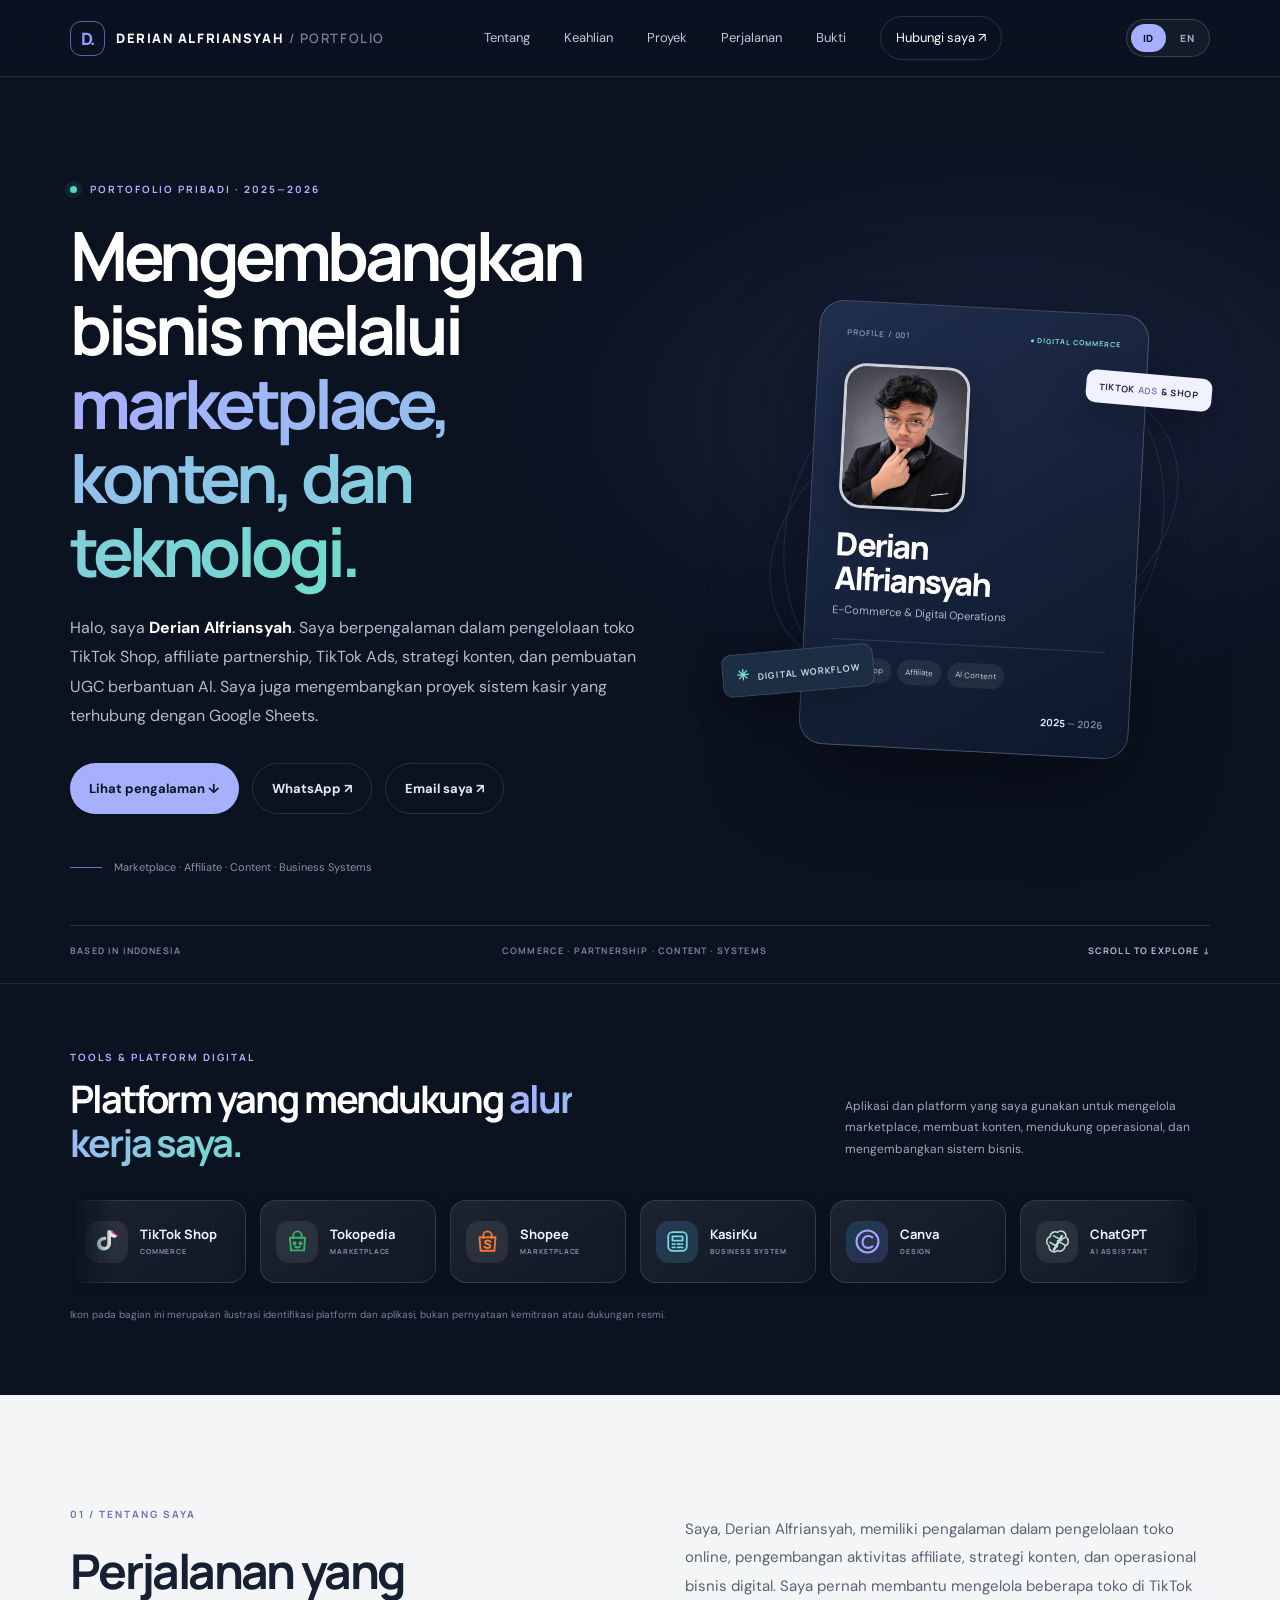
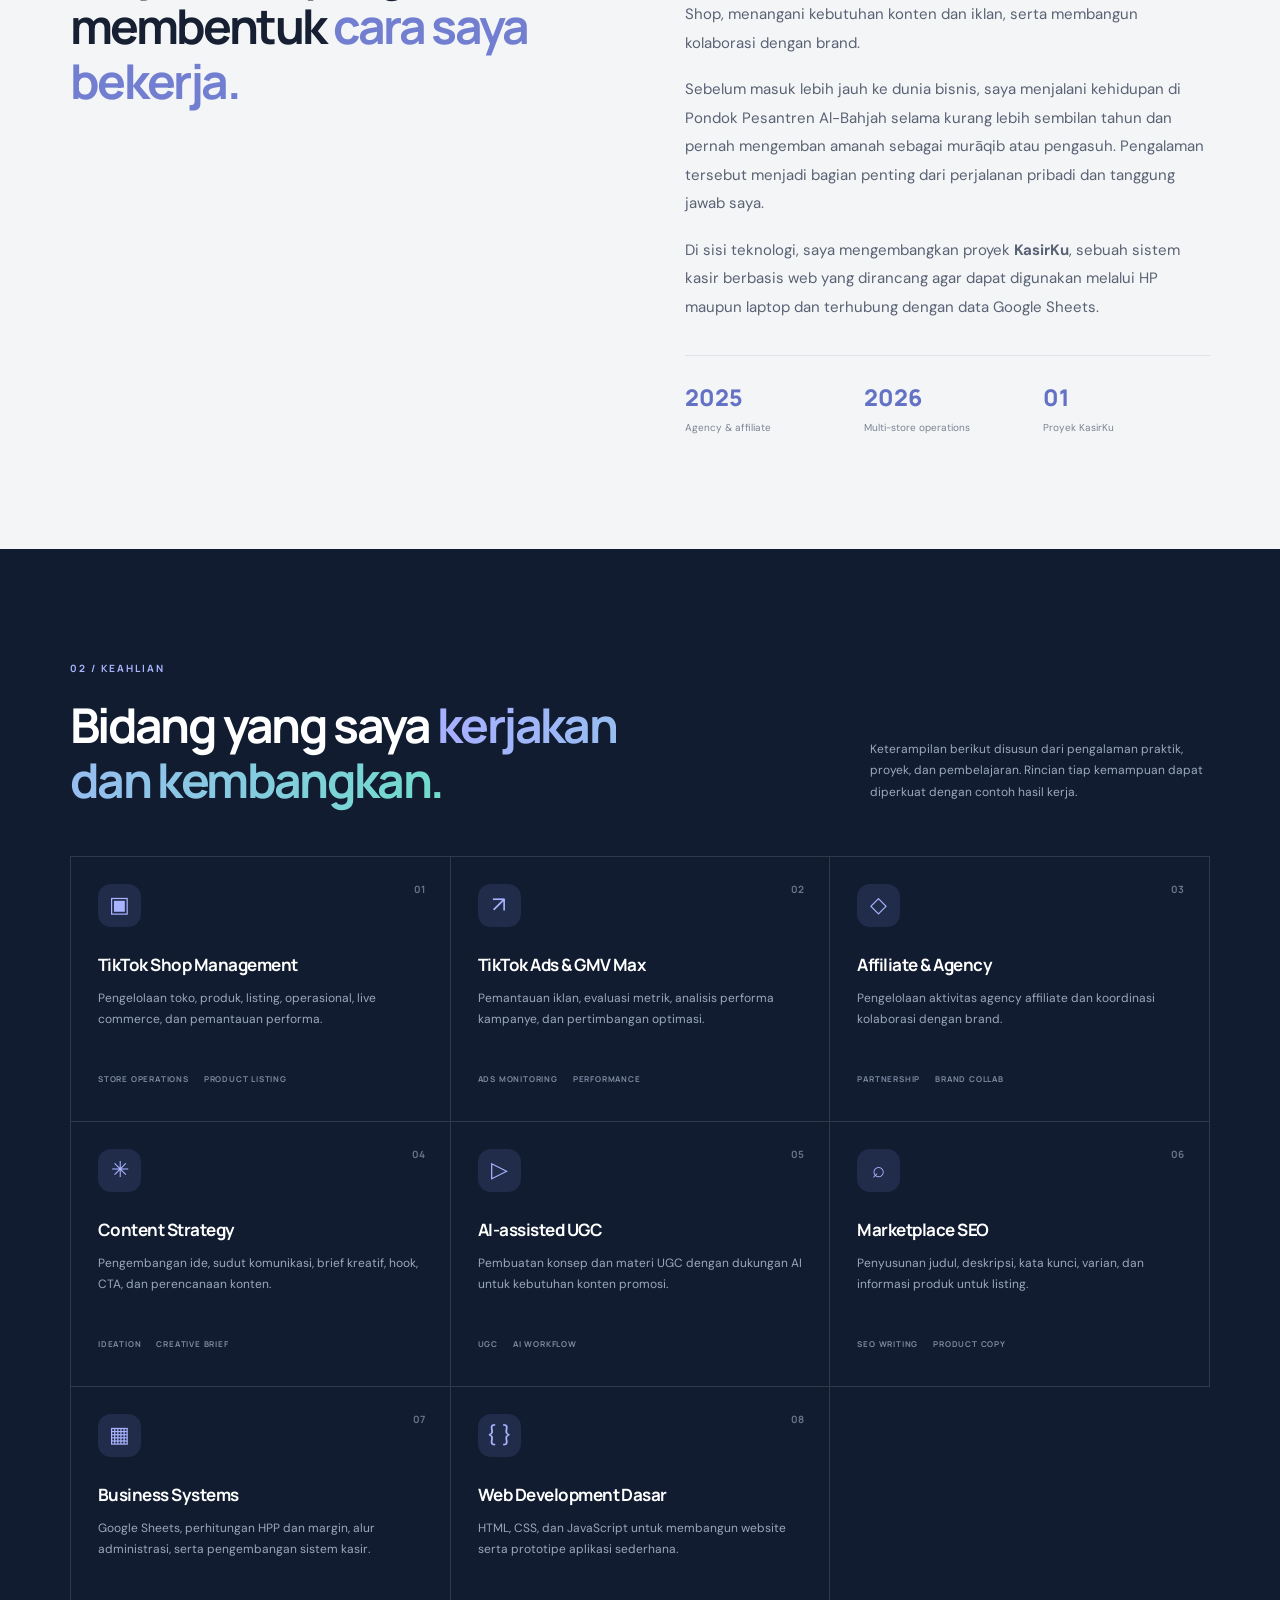
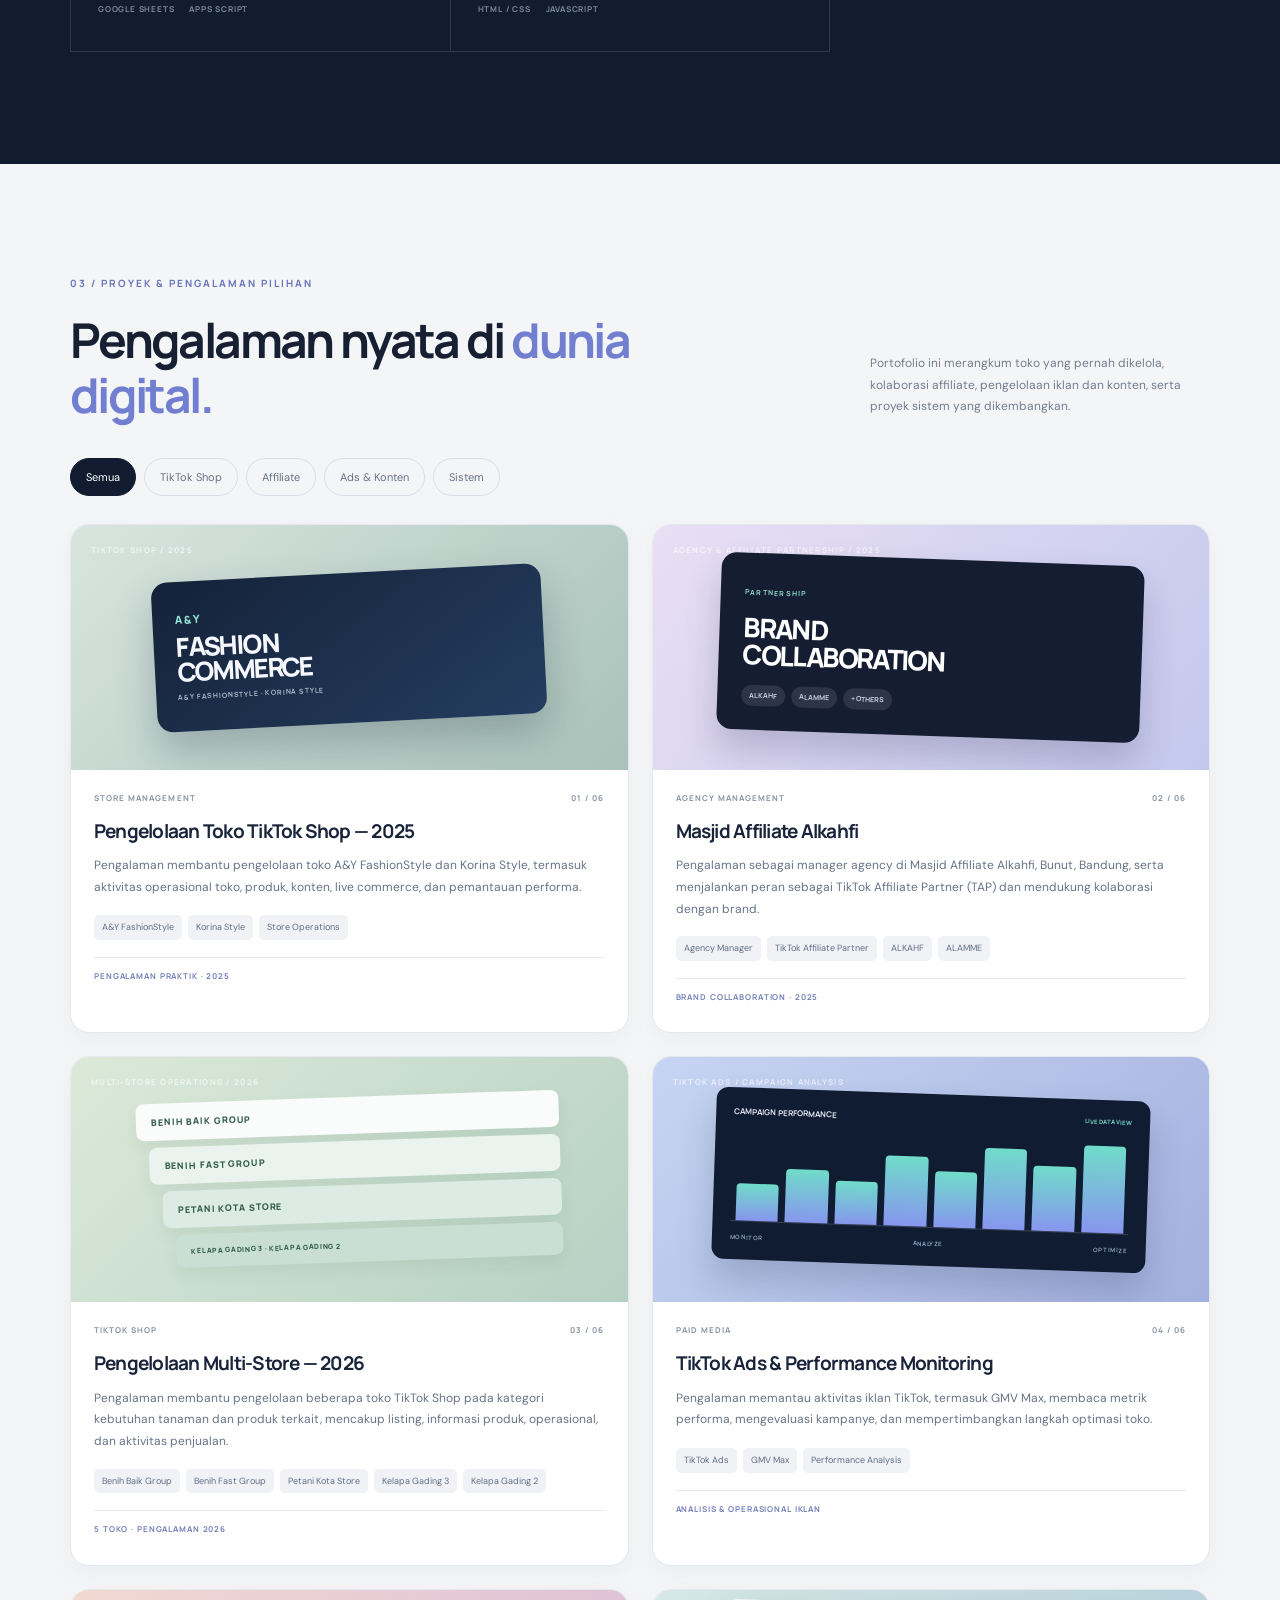
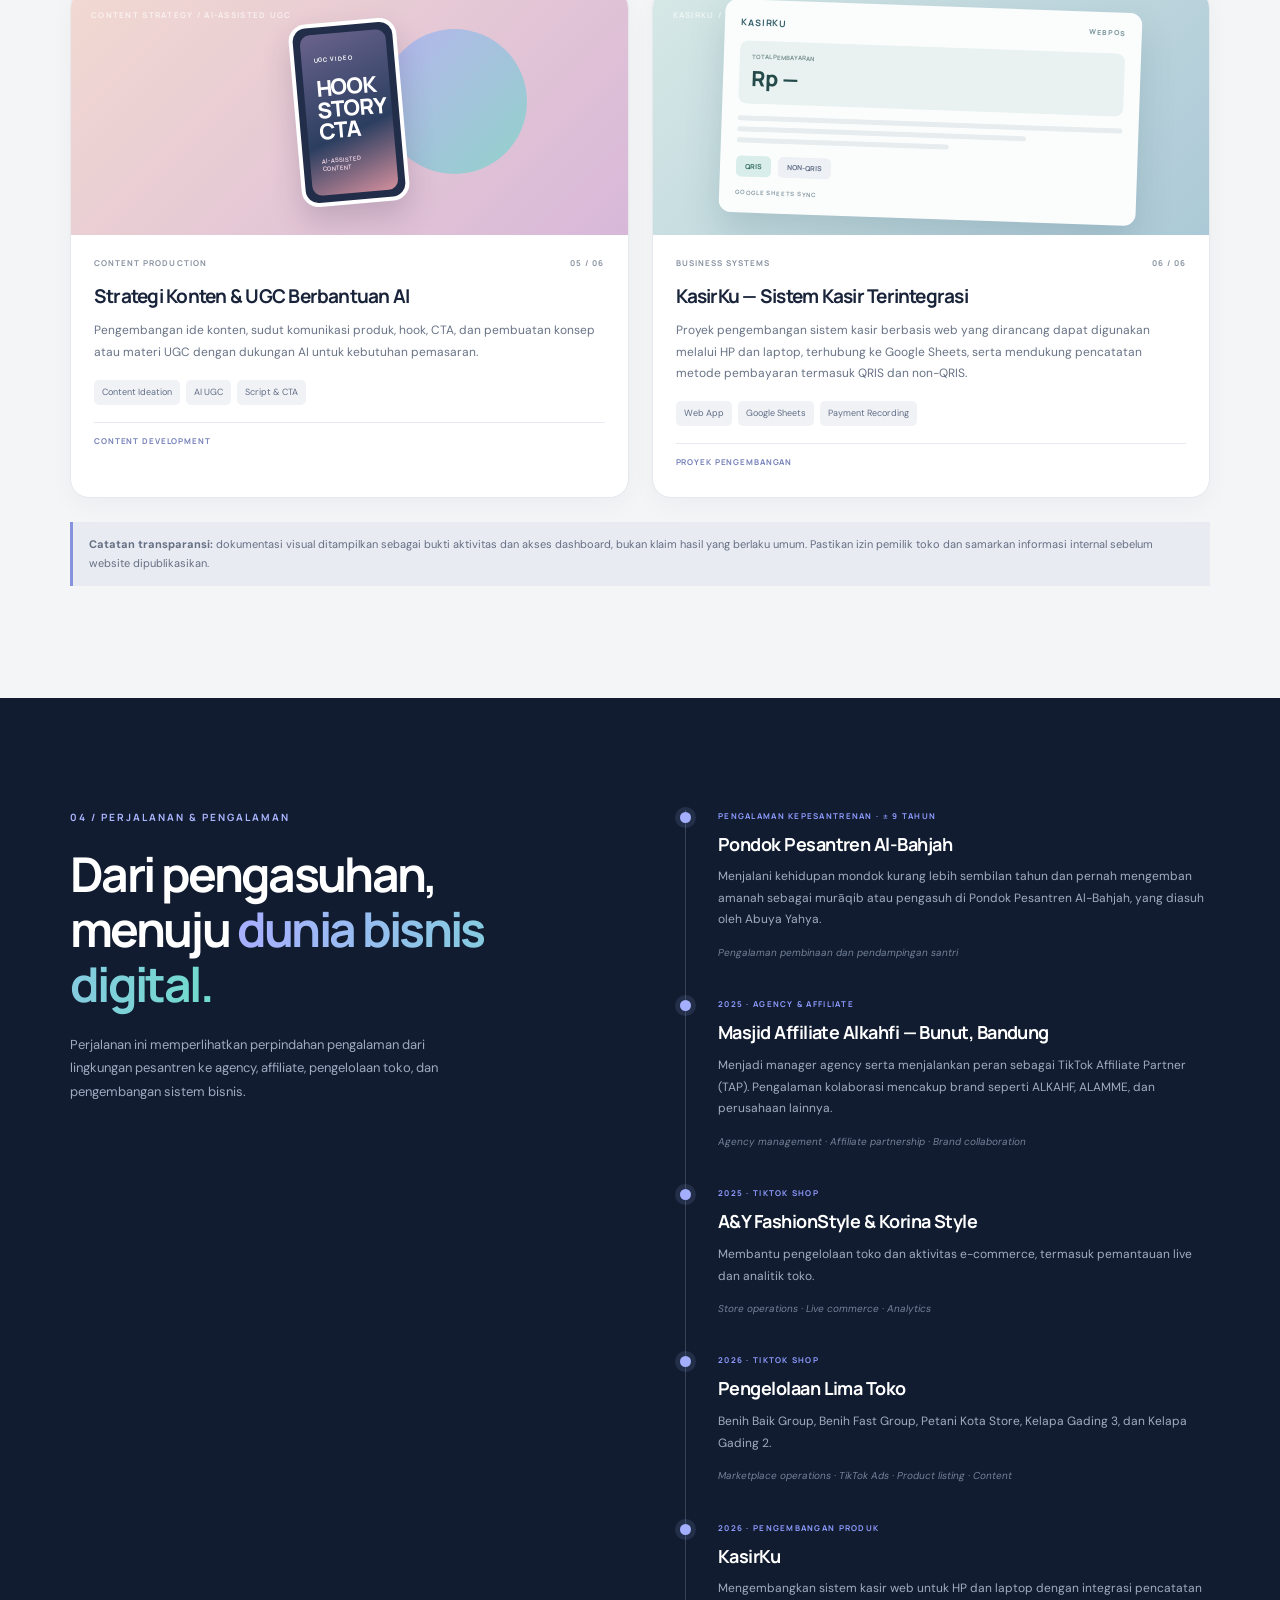
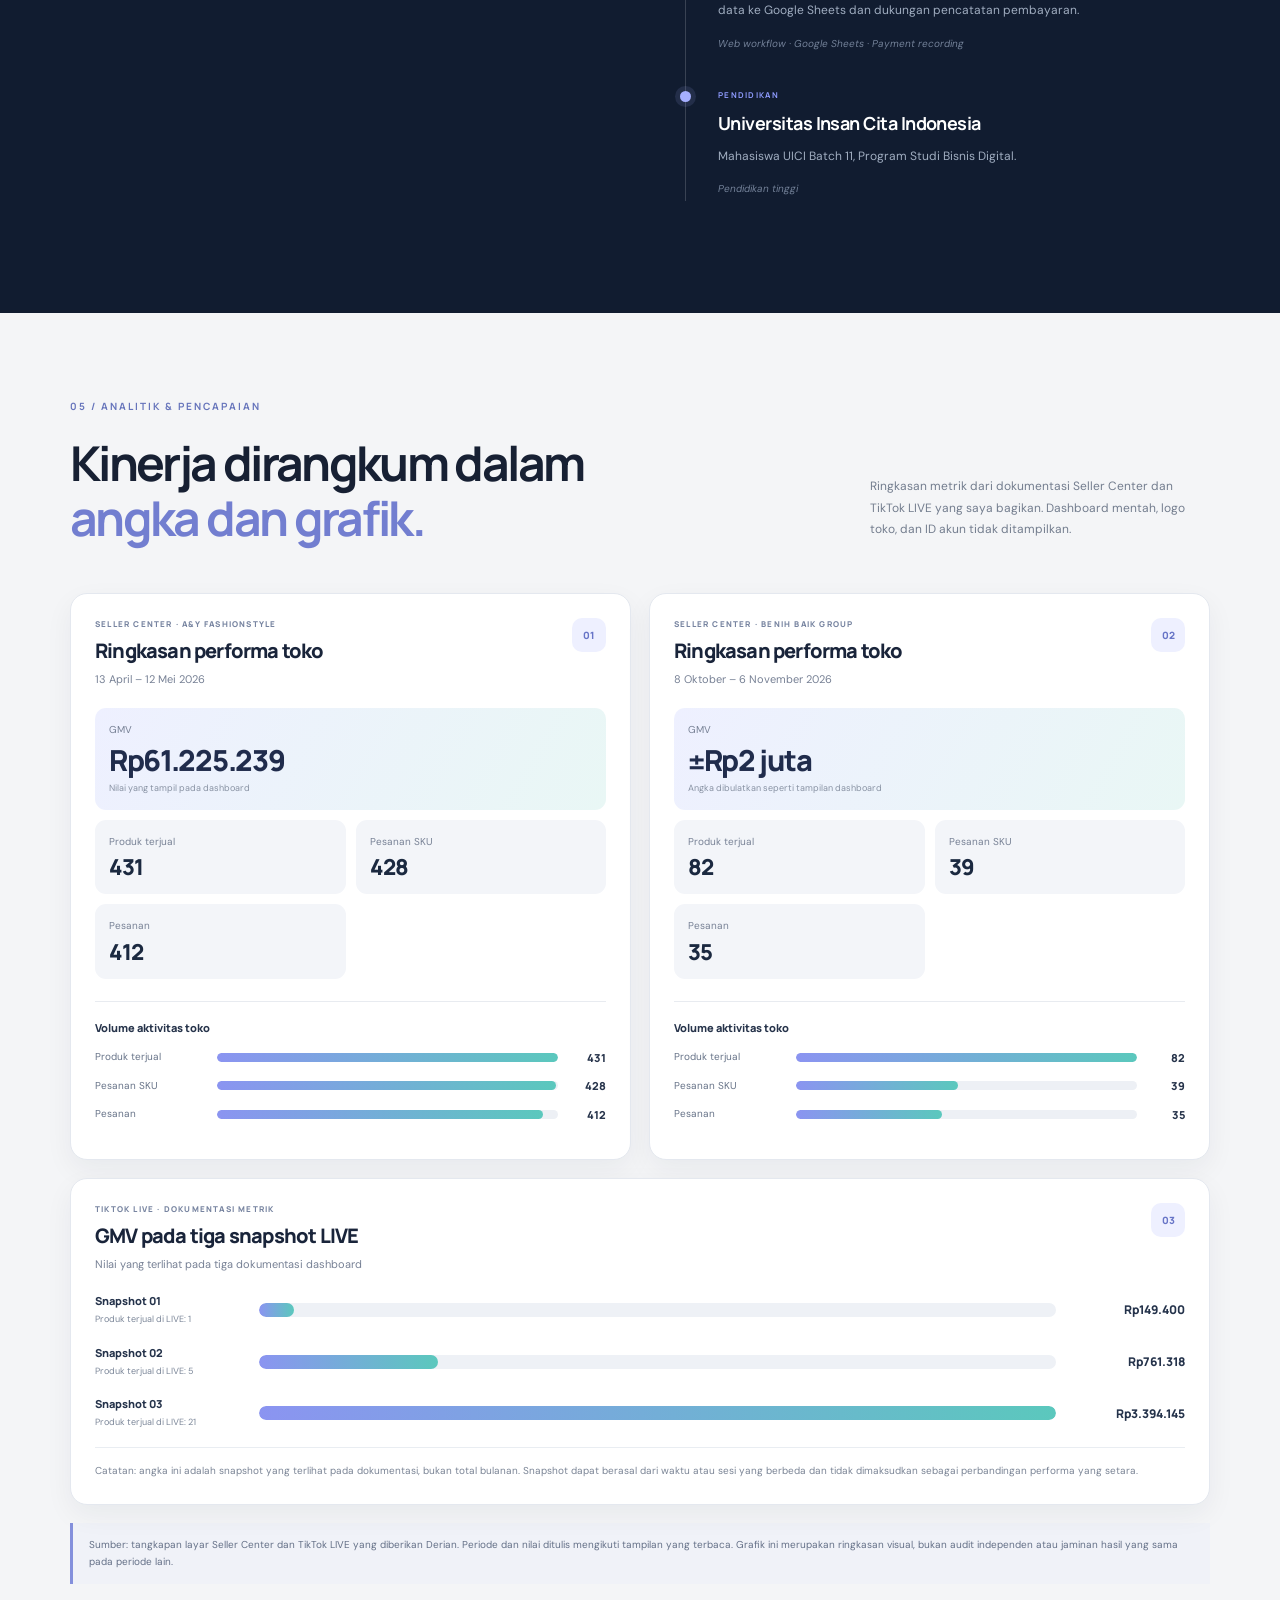
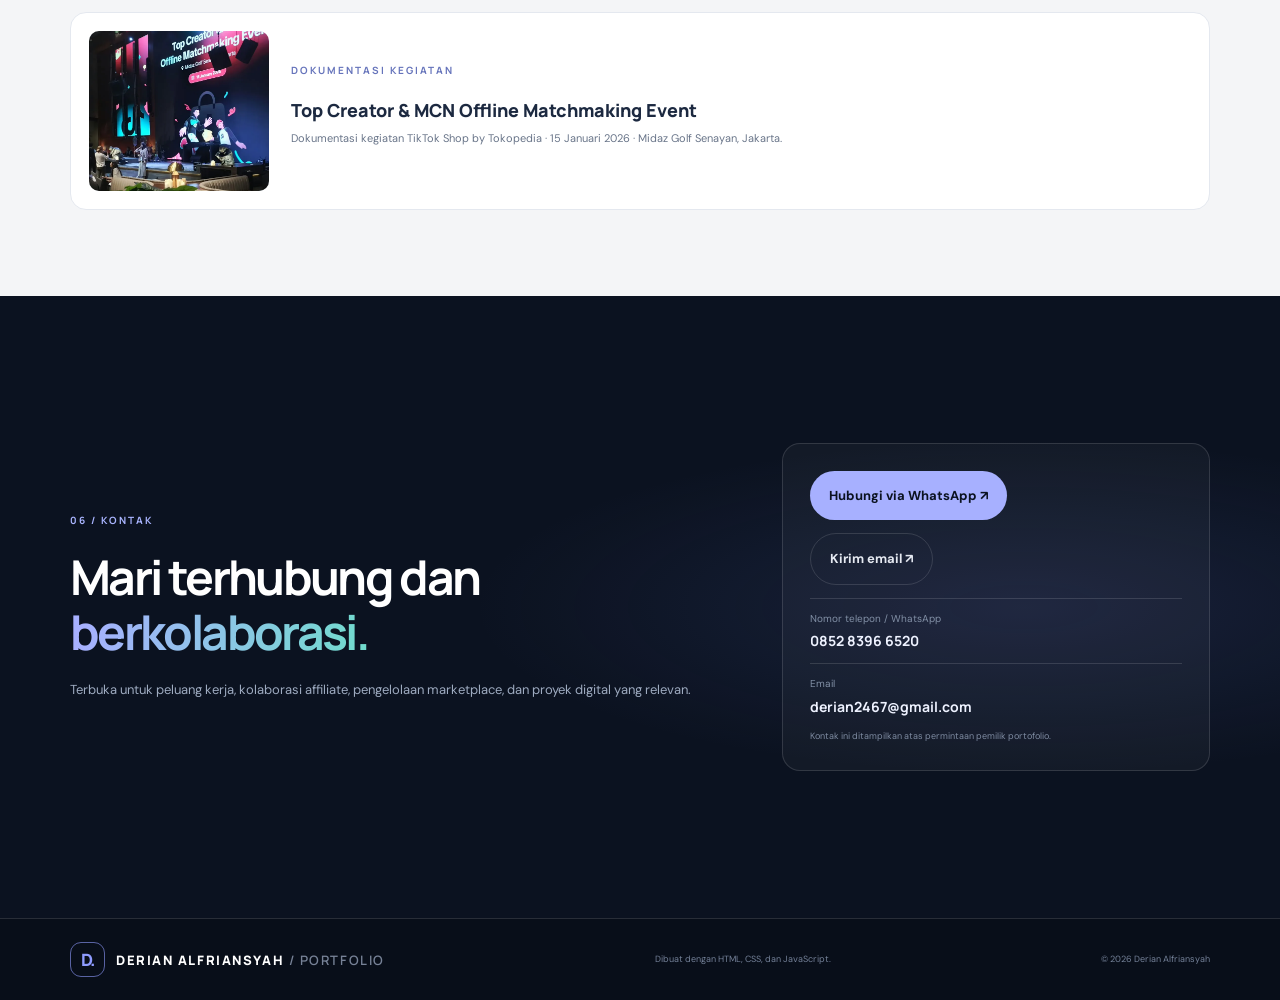
==== index.html @ 4113676d "Add files via upload" ====
<!DOCTYPE html>

<html lang="id">
<head>
<meta charset="utf-8"/>
<meta content="width=device-width, initial-scale=1" name="viewport"/>
<meta content="#0b1220" name="theme-color"/>
<meta content="Portofolio Derian Alfriansyah — pengelolaan TikTok Shop, affiliate partnership, TikTok Ads, AI-assisted UGC, dan pengembangan sistem bisnis." name="description"/>
<title>Derian Alfriansyah — E-Commerce &amp; Digital Portfolio</title>
<link href="https://fonts.googleapis.com" rel="preconnect"/>
<link crossorigin="" href="https://fonts.gstatic.com" rel="preconnect"/>
<link href="https://fonts.googleapis.com/css2?family=DM+Sans:wght@400;500;600;700&amp;family=Manrope:wght@400;500;600;700;800&amp;display=swap" rel="stylesheet"/>
<link href="style.css" rel="stylesheet"/>
<script defer="" src="script.js"></script>
</head>
<body>
<a class="skip-link" data-i18n="skip" href="#main">Lewati ke konten</a>
<header class="site-header">
<div class="container nav-wrap">
<a aria-label="Derian Alfriansyah, ke halaman utama" class="brand" href="#home"><span class="brand-mark">D.</span><span>DERIAN ALFRIANSYAH<span class="brand-muted"> / PORTFOLIO</span></span></a>
<button aria-controls="site-nav" aria-expanded="false" aria-label="Buka navigasi" class="menu-toggle" data-label-close-en="Close navigation" data-label-close-id="Tutup navigasi" data-label-open-en="Open navigation" data-label-open-id="Buka navigasi" type="button"><span></span><span></span></button>
<nav aria-label="Navigasi utama" class="site-nav" id="site-nav">
<a data-i18n="nav_about" href="#about">Tentang</a>
<a data-i18n="nav_skills" href="#skills">Keahlian</a>
<a data-i18n="nav_projects" href="#projects">Proyek</a>
<a data-i18n="nav_journey" href="#experience">Perjalanan</a>
<a data-i18n="nav_evidence" href="#evidence">Bukti</a>
<a class="nav-contact" data-i18n="nav_contact" href="https://wa.me/6285283966520" target="_blank" rel="noopener noreferrer" aria-label="Hubungi Derian melalui WhatsApp">Hubungi saya <span aria-hidden="true">↗</span></a>
</nav><div aria-label="Pilih bahasa" class="language-switch" role="group"><button aria-pressed="true" class="language-button active" data-lang="id" type="button">ID</button><button aria-pressed="false" class="language-button" data-lang="en" type="button">EN</button></div>
</div>
</header>
<main id="main">
<section class="hero section" id="home">
<div class="container hero-grid">
<div class="hero-copy">
<p class="eyebrow" data-i18n-html="hero_eyebrow"><span class="status-dot"></span> PORTOFOLIO PRIBADI · 2025—2026</p>
<h1 data-i18n-html="hero_title">Mengembangkan bisnis melalui <span class="gradient-text">marketplace, konten, dan teknologi.</span></h1>
<p class="hero-lead" data-i18n-html="hero_lead">Halo, saya <strong>Derian Alfriansyah</strong>. Saya berpengalaman dalam pengelolaan toko TikTok Shop, affiliate partnership, TikTok Ads, strategi konten, dan pembuatan UGC berbantuan AI. Saya juga mengembangkan proyek sistem kasir yang terhubung dengan Google Sheets.</p>
<div class="hero-actions">
<a class="button button-primary" data-i18n="hero_button_projects" href="#projects">Lihat pengalaman <span aria-hidden="true">↓</span></a>
<a class="button button-ghost" data-i18n="hero_button_contact" href="https://wa.me/6285283966520" target="_blank" rel="noopener noreferrer">Hubungi via WhatsApp <span aria-hidden="true">↗</span></a>
<a class="button button-ghost" data-i18n="hero_button_email" href="mailto:derian2467@gmail.com">Email saya <span aria-hidden="true">↗</span></a>
</div>
<div class="hero-note"><span class="note-line"></span><span data-i18n="hero_note">Marketplace · Affiliate · Content · Business Systems</span></div>
</div>
<div aria-label="Panel identitas portofolio" class="hero-visual">
<div class="visual-orbit orbit-one"></div><div class="visual-orbit orbit-two"></div>
<div class="visual-card">
<div class="visual-card-top"><span data-i18n="profile_label">PROFILE / 001</span><span class="visual-live" data-i18n="profile_status">● DIGITAL COMMERCE</span></div>
<img alt="Foto profil Derian Alfriansyah" class="profile-photo" fetchpriority="high" loading="eager" src="assets/derian-profile.webp"/>
<p class="visual-name">Derian<br/>Alfriansyah</p>
<p class="visual-role" data-i18n="profile_role">E-Commerce &amp; Digital Operations</p>
<div class="visual-divider"></div>
<div class="visual-tags"><span>TikTok Shop</span><span>Affiliate</span><span>AI Content</span></div>
<div class="visual-index">2025 <span>— 2026</span></div>
</div>
<div class="floating-chip chip-top">TIKTOK <b>ADS</b> &amp; SHOP</div>
<div class="floating-chip chip-bottom"><span class="chip-star">✳</span> DIGITAL WORKFLOW</div>
</div>
</div>
<div class="container hero-bottom"><span data-i18n="hero_location">BASED IN INDONESIA</span><span data-i18n="hero_bottom_topics">COMMERCE · PARTNERSHIP · CONTENT · SYSTEMS</span><a data-i18n="hero_scroll" href="#about">SCROLL TO EXPLORE ↓</a></div>
</section>
<section class="tools-section" id="tools" aria-labelledby="tools-title">
  <div class="container">
    <div class="tools-heading">
      <div>
        <p class="eyebrow" data-i18n="tools_eyebrow">TOOLS &amp; PLATFORM DIGITAL</p>
        <h2 id="tools-title" data-i18n-html="tools_title">Platform yang mendukung <span class="gradient-text">alur kerja saya.</span></h2>
      </div>
      <p class="tools-intro" data-i18n="tools_intro">Aplikasi dan platform yang saya gunakan untuk mengelola marketplace, membuat konten, mendukung operasional, dan mengembangkan sistem bisnis.</p>
    </div>
    <div class="tools-marquee" aria-label="Platform dan aplikasi yang digunakan">
      <div class="tools-track">
        <div class="tools-group">
          <article class="tool-card" role="listitem">
            <span class="tool-mark mark-tiktok" aria-hidden="true"><svg viewBox="0 0 32 32"><path class="tiktok-shadow-cyan" d="M18.3 4.1v14.2a6.1 6.1 0 1 1-5.5-6.1"/><path class="tiktok-shadow-pink" d="M19.8 5.1c.7 2.3 2.2 3.9 5.1 4.7"/><path class="tiktok-main" d="M18.3 4.1v14.2a6.1 6.1 0 1 1-5.5-6.1M18.5 4.5c.7 2.7 2.4 4.6 5.5 5.2"/></svg></span>
            <span class="tool-name">TikTok Shop</span><span class="tool-type">COMMERCE</span>
          </article>
          <article class="tool-card" role="listitem">
            <span class="tool-mark mark-tokopedia" aria-hidden="true"><svg viewBox="0 0 32 32"><path d="M7 11.5h18l-1.3 15H8.3L7 11.5Z"/><path d="M11 12V9a5 5 0 0 1 10 0v3"/><circle cx="12.5" cy="18" r="1.25"/><circle cx="19.5" cy="18" r="1.25"/><path d="M13 22c1.8 1.4 4.2 1.4 6 0"/></svg></span>
            <span class="tool-name">Tokopedia</span><span class="tool-type">MARKETPLACE</span>
          </article>
          <article class="tool-card" role="listitem">
            <span class="tool-mark mark-shopee" aria-hidden="true"><svg viewBox="0 0 32 32"><path d="M6.5 11h19l-1.3 16H7.8L6.5 11Z"/><path d="M11 12V9a5 5 0 0 1 10 0v3"/><path d="M19.8 16.4c-.8-1.1-2-1.6-3.7-1.6-1.8 0-3 .8-3 2s1 1.7 3 2.2 3.2 1 3.2 2.4-1.2 2.3-3.3 2.3c-1.6 0-2.9-.6-3.8-1.7"/></svg></span>
            <span class="tool-name">Shopee</span><span class="tool-type">MARKETPLACE</span>
          </article>
          <article class="tool-card" role="listitem">
            <span class="tool-mark mark-kasirku" aria-hidden="true"><svg viewBox="0 0 32 32"><rect x="5" y="5" width="22" height="22" rx="5"/><path d="M10 10h12v5H10zM10 19h3m3 0h3m3 0h-1M10 23h3m3 0h6"/></svg></span>
            <span class="tool-name">KasirKu</span><span class="tool-type">BUSINESS SYSTEM</span>
          </article>
          <article class="tool-card" role="listitem">
            <span class="tool-mark mark-canva" aria-hidden="true"><svg viewBox="0 0 32 32"><circle cx="16" cy="16" r="13"/><path d="M21.7 11.1c-1.2-1.1-2.7-1.6-4.5-1.6-4.3 0-7.1 3.1-7.1 7.1s2.6 7 6.8 7c1.9 0 3.5-.6 4.8-1.8"/></svg></span>
            <span class="tool-name">Canva</span><span class="tool-type">DESIGN</span>
          </article>
          <article class="tool-card" role="listitem">
            <span class="tool-mark mark-chatgpt" aria-hidden="true"><svg viewBox="0 0 32 32"><path d="M16 5.2a6 6 0 0 1 10 4.5v1.1a6 6 0 0 1-1.2 10.7 6 6 0 0 1-8.8 5.2 6 6 0 0 1-10-4.5v-1.1A6 6 0 0 1 7.2 10.4 6 6 0 0 1 16 5.2Z"/><path d="m11.1 9 9.8 5.7M7 17l9 5.2m5.9-12.8-9.8 17M25 11l-9 5.2m9 4.2-9-5.2M11 26l9.8-17"/></svg></span>
            <span class="tool-name">ChatGPT</span><span class="tool-type">AI ASSISTANT</span>
          </article>
          <article class="tool-card" role="listitem">
            <span class="tool-mark mark-capcut" aria-hidden="true"><svg viewBox="0 0 32 32"><path d="M5 9h8l14 14h-8L5 9Zm0 14h8L27 9h-8L5 23Z"/></svg></span>
            <span class="tool-name">CapCut</span><span class="tool-type">VIDEO EDITING</span>
          </article>
        </div>
        <div class="tools-group" aria-hidden="true">
          <article class="tool-card"><span class="tool-mark mark-tiktok"><svg viewBox="0 0 32 32"><path class="tiktok-shadow-cyan" d="M18.3 4.1v14.2a6.1 6.1 0 1 1-5.5-6.1"/><path class="tiktok-shadow-pink" d="M19.8 5.1c.7 2.3 2.2 3.9 5.1 4.7"/><path class="tiktok-main" d="M18.3 4.1v14.2a6.1 6.1 0 1 1-5.5-6.1M18.5 4.5c.7 2.7 2.4 4.6 5.5 5.2"/></svg></span><span class="tool-name">TikTok Shop</span><span class="tool-type">COMMERCE</span></article>
          <article class="tool-card"><span class="tool-mark mark-tokopedia"><svg viewBox="0 0 32 32"><path d="M7 11.5h18l-1.3 15H8.3L7 11.5Z"/><path d="M11 12V9a5 5 0 0 1 10 0v3"/><circle cx="12.5" cy="18" r="1.25"/><circle cx="19.5" cy="18" r="1.25"/><path d="M13 22c1.8 1.4 4.2 1.4 6 0"/></svg></span><span class="tool-name">Tokopedia</span><span class="tool-type">MARKETPLACE</span></article>
          <article class="tool-card"><span class="tool-mark mark-shopee"><svg viewBox="0 0 32 32"><path d="M6.5 11h19l-1.3 16H7.8L6.5 11Z"/><path d="M11 12V9a5 5 0 0 1 10 0v3"/><path d="M19.8 16.4c-.8-1.1-2-1.6-3.7-1.6-1.8 0-3 .8-3 2s1 1.7 3 2.2 3.2 1 3.2 2.4-1.2 2.3-3.3 2.3c-1.6 0-2.9-.6-3.8-1.7"/></svg></span><span class="tool-name">Shopee</span><span class="tool-type">MARKETPLACE</span></article>
          <article class="tool-card"><span class="tool-mark mark-kasirku"><svg viewBox="0 0 32 32"><rect x="5" y="5" width="22" height="22" rx="5"/><path d="M10 10h12v5H10zM10 19h3m3 0h3m3 0h-1M10 23h3m3 0h6"/></svg></span><span class="tool-name">KasirKu</span><span class="tool-type">BUSINESS SYSTEM</span></article>
          <article class="tool-card"><span class="tool-mark mark-canva"><svg viewBox="0 0 32 32"><circle cx="16" cy="16" r="13"/><path d="M21.7 11.1c-1.2-1.1-2.7-1.6-4.5-1.6-4.3 0-7.1 3.1-7.1 7.1s2.6 7 6.8 7c1.9 0 3.5-.6 4.8-1.8"/></svg></span><span class="tool-name">Canva</span><span class="tool-type">DESIGN</span></article>
          <article class="tool-card"><span class="tool-mark mark-chatgpt"><svg viewBox="0 0 32 32"><path d="M16 5.2a6 6 0 0 1 10 4.5v1.1a6 6 0 0 1-1.2 10.7 6 6 0 0 1-8.8 5.2 6 6 0 0 1-10-4.5v-1.1A6 6 0 0 1 7.2 10.4 6 6 0 0 1 16 5.2Z"/><path d="m11.1 9 9.8 5.7M7 17l9 5.2m5.9-12.8-9.8 17M25 11l-9 5.2m9 4.2-9-5.2M11 26l9.8-17"/></svg></span><span class="tool-name">ChatGPT</span><span class="tool-type">AI ASSISTANT</span></article>
          <article class="tool-card"><span class="tool-mark mark-capcut"><svg viewBox="0 0 32 32"><path d="M5 9h8l14 14h-8L5 9Zm0 14h8L27 9h-8L5 23Z"/></svg></span><span class="tool-name">CapCut</span><span class="tool-type">VIDEO EDITING</span></article>
        </div>
      </div>
    </div>
    <p class="tools-footnote" data-i18n="tools_note">Ikon pada bagian ini merupakan ilustrasi identifikasi platform dan aplikasi, bukan pernyataan kemitraan atau dukungan resmi.</p>
  </div>
</section>
<section class="section section-light" id="about">
<div class="container two-column">
<div><p class="eyebrow eyebrow-dark" data-i18n="about_eyebrow">01 / TENTANG SAYA</p><h2 data-i18n-html="about_title">Perjalanan yang membentuk <span class="text-accent">cara saya bekerja.</span></h2></div>
<div class="about-content">
<p data-i18n="about_p1">Saya, Derian Alfriansyah, memiliki pengalaman dalam pengelolaan toko online, pengembangan aktivitas affiliate, strategi konten, dan operasional bisnis digital. Saya pernah membantu mengelola beberapa toko di TikTok Shop, menangani kebutuhan konten dan iklan, serta membangun kolaborasi dengan brand.</p>
<p data-i18n="about_p2">Sebelum masuk lebih jauh ke dunia bisnis, saya menjalani kehidupan di Pondok Pesantren Al-Bahjah selama kurang lebih sembilan tahun dan pernah mengemban amanah sebagai murāqib atau pengasuh. Pengalaman tersebut menjadi bagian penting dari perjalanan pribadi dan tanggung jawab saya.</p>
<p data-i18n-html="about_p3">Di sisi teknologi, saya mengembangkan proyek <strong>KasirKu</strong>, sebuah sistem kasir berbasis web yang dirancang agar dapat digunakan melalui HP maupun laptop dan terhubung dengan data Google Sheets.</p>
<div class="about-facts"><div><strong>2025</strong><span data-i18n="fact_2025">Agency &amp; affiliate</span></div><div><strong>2026</strong><span data-i18n="fact_2026">Multi-store operations</span></div><div><strong>01</strong><span data-i18n="fact_kasirku">KasirKu project</span></div></div>
</div>
</div>
</section>
<section class="section section-dark" id="skills">
<div class="container">
<div class="section-heading"><div><p class="eyebrow" data-i18n="skills_eyebrow">02 / KEAHLIAN</p><h2 data-i18n-html="skills_title">Bidang yang saya <span class="gradient-text">kerjakan dan kembangkan.</span></h2></div><p class="heading-side" data-i18n="skills_intro">Keterampilan berikut disusun dari pengalaman praktik, proyek, dan pembelajaran. Rincian tiap kemampuan dapat diperkuat dengan contoh hasil kerja.</p></div>
<div class="skills-grid">
<article class="skill-card"><span class="skill-number">01</span><div class="skill-icon">▣</div><h3 data-i18n="skill1_title">TikTok Shop Management</h3><p data-i18n="skill1_desc">Pengelolaan toko, produk, listing, operasional, live commerce, dan pemantauan performa.</p><div class="skill-line"><span>STORE OPERATIONS</span><span>PRODUCT LISTING</span></div></article>
<article class="skill-card"><span class="skill-number">02</span><div class="skill-icon">↗</div><h3 data-i18n="skill2_title">TikTok Ads &amp; GMV Max</h3><p data-i18n="skill2_desc">Pemantauan iklan, evaluasi metrik, analisis performa kampanye, dan pertimbangan optimasi.</p><div class="skill-line"><span>ADS MONITORING</span><span>PERFORMANCE</span></div></article>
<article class="skill-card"><span class="skill-number">03</span><div class="skill-icon">◇</div><h3 data-i18n="skill3_title">Affiliate &amp; Agency</h3><p data-i18n="skill3_desc">Pengelolaan aktivitas agency affiliate dan koordinasi kolaborasi dengan brand.</p><div class="skill-line"><span>PARTNERSHIP</span><span>BRAND COLLAB</span></div></article>
<article class="skill-card"><span class="skill-number">04</span><div class="skill-icon">✳</div><h3 data-i18n="skill4_title">Content Strategy</h3><p data-i18n="skill4_desc">Pengembangan ide, sudut komunikasi, brief kreatif, hook, CTA, dan perencanaan konten.</p><div class="skill-line"><span>IDEATION</span><span>CREATIVE BRIEF</span></div></article>
<article class="skill-card"><span class="skill-number">05</span><div class="skill-icon">▷</div><h3 data-i18n="skill5_title">AI-assisted UGC</h3><p data-i18n="skill5_desc">Pembuatan konsep dan materi UGC dengan dukungan AI untuk kebutuhan konten promosi.</p><div class="skill-line"><span>UGC</span><span>AI WORKFLOW</span></div></article>
<article class="skill-card"><span class="skill-number">06</span><div class="skill-icon">⌕</div><h3 data-i18n="skill6_title">Marketplace SEO</h3><p data-i18n="skill6_desc">Penyusunan judul, deskripsi, kata kunci, varian, dan informasi produk untuk listing.</p><div class="skill-line"><span>SEO WRITING</span><span>PRODUCT COPY</span></div></article>
<article class="skill-card"><span class="skill-number">07</span><div class="skill-icon">▦</div><h3 data-i18n="skill7_title">Business Systems</h3><p data-i18n="skill7_desc">Google Sheets, perhitungan HPP dan margin, alur administrasi, serta pengembangan sistem kasir.</p><div class="skill-line"><span>GOOGLE SHEETS</span><span>APPS SCRIPT</span></div></article>
<article class="skill-card"><span class="skill-number">08</span><div class="skill-icon">{ }</div><h3 data-i18n="skill8_title">Web Development Dasar</h3><p data-i18n="skill8_desc">HTML, CSS, dan JavaScript untuk membangun website serta prototipe aplikasi sederhana.</p><div class="skill-line"><span>HTML / CSS</span><span>JAVASCRIPT</span></div></article>
</div>
</div>
</section>
<section class="section section-light" id="projects">
<div class="container">
<div class="section-heading project-heading"><div><p class="eyebrow eyebrow-dark" data-i18n="projects_eyebrow">03 / PROYEK &amp; PENGALAMAN PILIHAN</p><h2 data-i18n-html="projects_title">Pengalaman nyata di <span class="text-accent">dunia digital.</span></h2></div><p class="heading-side heading-side-light" data-i18n="projects_intro">Portofolio ini merangkum toko yang pernah dikelola, kolaborasi affiliate, pengelolaan iklan dan konten, serta proyek sistem yang dikembangkan.</p></div>
<div aria-label="Filter proyek" class="filter-bar" role="group">
<button aria-pressed="true" class="filter-button active" data-filter="all" data-i18n="filter_all" type="button">Semua</button>
<button aria-pressed="false" class="filter-button" data-filter="marketplace" data-i18n="filter_shop" type="button">TikTok Shop</button>
<button aria-pressed="false" class="filter-button" data-filter="affiliate" data-i18n="filter_affiliate" type="button">Affiliate</button>
<button aria-pressed="false" class="filter-button" data-filter="content" data-i18n="filter_ads" type="button">Ads &amp; Konten</button>
<button aria-pressed="false" class="filter-button" data-filter="systems" data-i18n="filter_systems" type="button">Sistem</button>
</div>
<div class="projects-grid">
<article class="project-card" data-category="marketplace">
<div class="project-art art-store"><span class="art-label">TIKTOK SHOP / 2025</span><div class="store-visual"><span class="store-mark">A&amp;Y</span><strong>FASHION<br/>COMMERCE</strong><small>A&amp;Y FASHIONSTYLE · KORINA STYLE</small></div></div>
<div class="project-info"><div class="project-meta"><span>STORE MANAGEMENT</span><span>01 / 06</span></div><h3 data-i18n="project1_title">Pengelolaan Toko TikTok Shop — 2025</h3><p data-i18n="project1_desc">Pengalaman membantu pengelolaan toko A&amp;Y FashionStyle dan Korina Style, termasuk aktivitas operasional toko, produk, konten, live commerce, dan pemantauan performa.</p><div class="project-tags"><span>A&amp;Y FashionStyle</span><span>Korina Style</span><span>Store Operations</span></div><span class="project-status" data-i18n="project1_status">PENGALAMAN PRAKTIK · 2025</span></div>
</article>
<article class="project-card" data-category="affiliate">
<div class="project-art art-affiliate"><span class="art-label">AGENCY &amp; AFFILIATE PARTNERSHIP / 2025</span><div class="affiliate-visual"><span>PARTNERSHIP</span><strong>BRAND<br/>COLLABORATION</strong><div class="brand-pills"><i>ALKAHF</i><i>ALAMME</i><i>+ OTHERS</i></div></div></div>
<div class="project-info"><div class="project-meta"><span>AGENCY MANAGEMENT</span><span>02 / 06</span></div><h3 data-i18n="project2_title">Masjid Affiliate Alkahfi</h3><p data-i18n="project2_desc">Pengalaman sebagai manager agency di Masjid Affiliate Alkahfi, Bunut, Bandung, serta menjalankan peran sebagai TikTok Affiliate Partner (TAP) dan mendukung kolaborasi dengan brand.</p><div class="project-tags"><span>Agency Manager</span><span>TikTok Affiliate Partner</span><span>ALKAHF</span><span>ALAMME</span></div><span class="project-status" data-i18n="project2_status">BRAND COLLABORATION · 2025</span></div>
</article>
<article class="project-card" data-category="marketplace">
<div class="project-art art-multistore"><span class="art-label">MULTI-STORE OPERATIONS / 2026</span><div class="store-stack"><span>BENIH BAIK GROUP</span><span>BENIH FAST GROUP</span><span>PETANI KOTA STORE</span><span>KELAPA GADING 3 · KELAPA GADING 2</span></div></div>
<div class="project-info"><div class="project-meta"><span>TIKTOK SHOP</span><span>03 / 06</span></div><h3 data-i18n="project3_title">Pengelolaan Multi-Store — 2026</h3><p data-i18n="project3_desc">Pengalaman membantu pengelolaan beberapa toko TikTok Shop pada kategori kebutuhan tanaman dan produk terkait, mencakup listing, informasi produk, operasional, dan aktivitas penjualan.</p><div class="project-tags"><span>Benih Baik Group</span><span>Benih Fast Group</span><span>Petani Kota Store</span><span>Kelapa Gading 3</span><span>Kelapa Gading 2</span></div><span class="project-status" data-i18n="project3_status">5 TOKO · PENGALAMAN 2026</span></div>
</article>
<article class="project-card" data-category="content">
<div class="project-art art-ads"><span class="art-label">TIKTOK ADS / CAMPAIGN ANALYSIS</span><div class="ads-panel"><div class="ads-top"><b>CAMPAIGN PERFORMANCE</b><span>LIVE DATA VIEW</span></div><div class="ads-bars"><i></i><i></i><i></i><i></i><i></i><i></i><i></i><i></i></div><div class="ads-foot"><span>MONITOR</span><span>ANALYZE</span><span>OPTIMIZE</span></div></div></div>
<div class="project-info"><div class="project-meta"><span>PAID MEDIA</span><span>04 / 06</span></div><h3 data-i18n="project4_title">TikTok Ads &amp; Performance Monitoring</h3><p data-i18n="project4_desc">Pengalaman memantau aktivitas iklan TikTok, termasuk GMV Max, membaca metrik performa, mengevaluasi kampanye, dan mempertimbangkan langkah optimasi toko.</p><div class="project-tags"><span>TikTok Ads</span><span>GMV Max</span><span>Performance Analysis</span></div><span class="project-status" data-i18n="project4_status">ANALISIS &amp; OPERASIONAL IKLAN</span></div>
</article>
<article class="project-card" data-category="content">
<div class="project-art art-ugc"><span class="art-label">CONTENT STRATEGY / AI-ASSISTED UGC</span><div class="ugc-phone"><div class="ugc-screen"><span>UGC VIDEO</span><strong>HOOK<br/>STORY<br/>CTA</strong><small>AI-ASSISTED CONTENT</small></div></div><div class="ugc-orb"></div></div>
<div class="project-info"><div class="project-meta"><span>CONTENT PRODUCTION</span><span>05 / 06</span></div><h3 data-i18n="project5_title">Strategi Konten &amp; UGC Berbantuan AI</h3><p data-i18n="project5_desc">Pengembangan ide konten, sudut komunikasi produk, hook, CTA, dan pembuatan konsep atau materi UGC dengan dukungan AI untuk kebutuhan pemasaran.</p><div class="project-tags"><span>Content Ideation</span><span>AI UGC</span><span>Script &amp; CTA</span></div><span class="project-status" data-i18n="project5_status">CONTENT DEVELOPMENT</span></div>
</article>
<article class="project-card" data-category="systems">
<div class="project-art art-kasir"><span class="art-label">KASIRKU / WEB APP CONCEPT</span><div class="kasir-screen"><div class="kasir-head"><b>KASIRKU</b><span>WEB POS</span></div><div class="kasir-total"><small>TOTAL PEMBAYARAN</small><strong>Rp —</strong></div><div class="kasir-lines"><i></i><i></i><i></i></div><div class="kasir-pay"><span>QRIS</span><span>NON-QRIS</span></div><small class="kasir-sync">GOOGLE SHEETS SYNC</small></div></div>
<div class="project-info"><div class="project-meta"><span>BUSINESS SYSTEMS</span><span>06 / 06</span></div><h3 data-i18n="project6_title">KasirKu — Sistem Kasir Terintegrasi</h3><p data-i18n="project6_desc">Proyek pengembangan sistem kasir berbasis web yang dirancang dapat digunakan melalui HP dan laptop, terhubung ke Google Sheets, serta mendukung pencatatan metode pembayaran termasuk QRIS dan non-QRIS.</p><div class="project-tags"><span>Web App</span><span>Google Sheets</span><span>Payment Recording</span></div><span class="project-status" data-i18n="project6_status">PROYEK PENGEMBANGAN</span></div>
</article>
</div>
<p class="projects-note" data-i18n-html="projects_note"><strong>Catatan transparansi:</strong> kartu proyek menjelaskan ruang lingkup pengalaman, bukan klaim hasil penjualan tertentu. Angka GMV, omzet, biaya iklan, data pelanggan, dan dashboard toko tidak ditampilkan. Tambahkan bukti dashboard hanya setelah mendapat izin dan menyamarkan data internal.</p>
</div>
</section>
<section class="section section-dark" id="experience">
<div class="container two-column experience-layout">
<div><p class="eyebrow" data-i18n="experience_eyebrow">04 / PERJALANAN &amp; PENGALAMAN</p><h2 data-i18n-html="experience_title">Dari pengasuhan, menuju <span class="gradient-text">dunia bisnis digital.</span></h2><p class="experience-intro" data-i18n="experience_intro">Perjalanan ini memperlihatkan perpindahan pengalaman dari lingkungan pesantren ke agency, affiliate, pengelolaan toko, dan pengembangan sistem bisnis.</p></div>
<div class="timeline-list">
<article class="timeline-item"><span class="timeline-point"></span><div class="timeline-meta" data-i18n="timeline1_meta">PENGALAMAN KEPESANTRENAN · ± 9 TAHUN</div><h3 data-i18n="timeline1_title">Pondok Pesantren Al-Bahjah</h3><p data-i18n="timeline1_desc">Menjalani kehidupan mondok kurang lebih sembilan tahun dan pernah mengemban amanah sebagai murāqib atau pengasuh di Pondok Pesantren Al-Bahjah, yang diasuh oleh Abuya Yahya.</p><span class="timeline-hint" data-i18n="timeline1_hint">Pengalaman pembinaan dan pendampingan santri</span></article>
<article class="timeline-item"><span class="timeline-point"></span><div class="timeline-meta" data-i18n="timeline2_meta">2025 · AGENCY &amp; AFFILIATE</div><h3 data-i18n="timeline2_title">Masjid Affiliate Alkahfi — Bunut, Bandung</h3><p data-i18n="timeline2_desc">Menjadi manager agency serta menjalankan peran sebagai TikTok Affiliate Partner (TAP). Pengalaman kolaborasi mencakup brand seperti ALKAHF, ALAMME, dan perusahaan lainnya.</p><span class="timeline-hint" data-i18n="timeline2_hint">Agency management · Affiliate partnership · Brand collaboration</span></article>
<article class="timeline-item"><span class="timeline-point"></span><div class="timeline-meta" data-i18n="timeline3_meta">2025 · TIKTOK SHOP</div><h3 data-i18n="timeline3_title">A&amp;Y FashionStyle &amp; Korina Style</h3><p data-i18n="timeline3_desc">Membantu pengelolaan toko dan aktivitas e-commerce, termasuk pemantauan live dan analitik toko.</p><span class="timeline-hint" data-i18n="timeline3_hint">Store operations · Live commerce · Analytics</span></article>
<article class="timeline-item"><span class="timeline-point"></span><div class="timeline-meta" data-i18n="timeline4_meta">2026 · TIKTOK SHOP</div><h3 data-i18n="timeline4_title">Pengelolaan Lima Toko</h3><p data-i18n="timeline4_desc">Benih Baik Group, Benih Fast Group, Petani Kota Store, Kelapa Gading 3, dan Kelapa Gading 2.</p><span class="timeline-hint" data-i18n="timeline4_hint">Marketplace operations · TikTok Ads · Product listing · Content</span></article>
<article class="timeline-item"><span class="timeline-point"></span><div class="timeline-meta" data-i18n="timeline5_meta">2026 · PENGEMBANGAN PRODUK</div><h3 data-i18n="timeline5_title">KasirKu</h3><p data-i18n="timeline5_desc">Mengembangkan sistem kasir web untuk HP dan laptop dengan integrasi pencatatan data ke Google Sheets dan dukungan pencatatan pembayaran.</p><span class="timeline-hint" data-i18n="timeline5_hint">Web workflow · Google Sheets · Payment recording</span></article>
<article class="timeline-item"><span class="timeline-point"></span><div class="timeline-meta" data-i18n="timeline6_meta">PENDIDIKAN</div><h3 data-i18n="timeline6_title">Universitas Insan Cita Indonesia</h3><p data-i18n="timeline6_desc">Mahasiswa UICI Batch 11, Program Studi Bisnis Digital.</p><span class="timeline-hint" data-i18n="timeline6_hint">Pendidikan tinggi</span></article>
</div>
</div>
</section>
<section class="section section-light evidence-section" id="evidence">
<div class="container">
<div class="section-heading evidence-heading"><div><p class="eyebrow eyebrow-dark" data-i18n="analytics_eyebrow">05 / ANALITIK &amp; PENCAPAIAN</p><h2 data-i18n-html="analytics_title">Kinerja dirangkum dalam <span class="text-accent">angka dan grafik.</span></h2></div><p class="heading-side heading-side-light" data-i18n="analytics_intro">Ringkasan metrik dari dokumentasi Seller Center dan TikTok LIVE yang saya bagikan. Dashboard mentah, logo toko, dan ID akun tidak ditampilkan.</p></div>
<div class="analytics-grid">
<article class="analytics-card">
  <div class="analytics-card-head"><div><span class="analytics-kicker">SELLER CENTER · A&amp;Y FASHIONSTYLE</span><h3 data-i18n="analytics_ay_title">Ringkasan performa toko</h3><p data-i18n="analytics_ay_period">13 April – 12 Mei 2026</p></div><span class="analytics-index">01</span></div>
  <div class="analytics-kpis">
    <div class="analytics-kpi analytics-kpi-primary"><span>GMV</span><strong>Rp61.225.239</strong><small data-i18n="analytics_gmv_note">Nilai yang tampil pada dashboard</small></div>
    <div class="analytics-kpi"><span data-i18n="analytics_sold">Produk terjual</span><strong>431</strong></div>
    <div class="analytics-kpi"><span data-i18n="analytics_sku_orders">Pesanan SKU</span><strong>428</strong></div>
    <div class="analytics-kpi"><span data-i18n="analytics_orders">Pesanan</span><strong>412</strong></div>
  </div>
  <div class="analytics-chart-block"><div class="analytics-chart-title" data-i18n="analytics_ay_chart">Volume aktivitas toko</div>
    <div class="hbar-row"><span data-i18n="analytics_sold">Produk terjual</span><div class="hbar-track"><i style="width:100%"></i></div><b>431</b></div>
    <div class="hbar-row"><span data-i18n="analytics_sku_orders">Pesanan SKU</span><div class="hbar-track"><i style="width:99.3%"></i></div><b>428</b></div>
    <div class="hbar-row"><span data-i18n="analytics_orders">Pesanan</span><div class="hbar-track"><i style="width:95.6%"></i></div><b>412</b></div>
  </div>
</article>
<article class="analytics-card">
  <div class="analytics-card-head"><div><span class="analytics-kicker">SELLER CENTER · BENIH BAIK GROUP</span><h3 data-i18n="analytics_benih_title">Ringkasan performa toko</h3><p data-i18n="analytics_benih_period">8 Oktober – 6 November 2026</p></div><span class="analytics-index">02</span></div>
  <div class="analytics-kpis">
    <div class="analytics-kpi analytics-kpi-primary"><span>GMV</span><strong>±Rp2 juta</strong><small data-i18n="analytics_rounded_note">Angka dibulatkan seperti tampilan dashboard</small></div>
    <div class="analytics-kpi"><span data-i18n="analytics_sold">Produk terjual</span><strong>82</strong></div>
    <div class="analytics-kpi"><span data-i18n="analytics_sku_orders">Pesanan SKU</span><strong>39</strong></div>
    <div class="analytics-kpi"><span data-i18n="analytics_orders">Pesanan</span><strong>35</strong></div>
  </div>
  <div class="analytics-chart-block"><div class="analytics-chart-title" data-i18n="analytics_benih_chart">Volume aktivitas toko</div>
    <div class="hbar-row"><span data-i18n="analytics_sold">Produk terjual</span><div class="hbar-track"><i style="width:100%"></i></div><b>82</b></div>
    <div class="hbar-row"><span data-i18n="analytics_sku_orders">Pesanan SKU</span><div class="hbar-track"><i style="width:47.6%"></i></div><b>39</b></div>
    <div class="hbar-row"><span data-i18n="analytics_orders">Pesanan</span><div class="hbar-track"><i style="width:42.7%"></i></div><b>35</b></div>
  </div>
</article>
<article class="analytics-card analytics-card-wide">
  <div class="analytics-card-head"><div><span class="analytics-kicker">TIKTOK LIVE · DOKUMENTASI METRIK</span><h3 data-i18n="analytics_live_title">GMV pada tiga snapshot LIVE</h3><p data-i18n="analytics_live_period">Nilai yang terlihat pada tiga dokumentasi dashboard</p></div><span class="analytics-index">03</span></div>
  <div class="live-chart" role="img" aria-label="Grafik nilai GMV yang terlihat pada tiga dokumentasi TikTok LIVE: Rp149.400, Rp761.318, dan Rp3.394.145.">
    <div class="live-chart-row"><div class="live-chart-label"><span data-i18n="analytics_snapshot1">Snapshot 01</span><small data-i18n="analytics_live_products">Produk terjual di LIVE: 1</small></div><div class="live-bar-track"><i style="width:4.4%"></i></div><strong>Rp149.400</strong></div>
    <div class="live-chart-row"><div class="live-chart-label"><span data-i18n="analytics_snapshot2">Snapshot 02</span><small data-i18n="analytics_live_products5">Produk terjual di LIVE: 5</small></div><div class="live-bar-track"><i style="width:22.4%"></i></div><strong>Rp761.318</strong></div>
    <div class="live-chart-row"><div class="live-chart-label"><span data-i18n="analytics_snapshot3">Snapshot 03</span><small data-i18n="analytics_live_products21">Produk terjual di LIVE: 21</small></div><div class="live-bar-track"><i style="width:100%"></i></div><strong>Rp3.394.145</strong></div>
  </div>
  <p class="analytics-footnote" data-i18n="analytics_live_note">Catatan: angka ini adalah snapshot yang terlihat pada dokumentasi, bukan total bulanan. Snapshot dapat berasal dari waktu atau sesi yang berbeda dan tidak dimaksudkan sebagai perbandingan performa yang setara.</p>
</article>
</div>
<div class="analytics-disclaimer" data-i18n="analytics_disclaimer">Sumber: tangkapan layar Seller Center dan TikTok LIVE yang diberikan Derian. Periode dan nilai ditulis mengikuti tampilan yang terbaca. Grafik ini merupakan ringkasan visual, bukan audit independen atau jaminan hasil yang sama pada periode lain.</div>
<div class="event-proof-row">
  <figure class="event-proof-photo"><a href="assets/event_tiktok_shop_mcn.webp" target="_blank" rel="noopener"><img loading="lazy" src="assets/event_tiktok_shop_mcn.webp" alt="Dokumentasi event Top Creator dan MCN Offline Matchmaking TikTok Shop, 15 Januari 2026." data-alt-id="Dokumentasi event Top Creator dan MCN Offline Matchmaking TikTok Shop, 15 Januari 2026." data-alt-en="Event documentation from TikTok Shop Top Creator &amp; MCN Offline Matchmaking, January 15, 2026." /></a></figure>
  <div class="event-proof-copy"><p class="eyebrow eyebrow-dark" data-i18n="event_eyebrow">DOKUMENTASI KEGIATAN</p><h3 data-i18n="event_title">Top Creator &amp; MCN Offline Matchmaking Event</h3><p data-i18n="event_desc">Dokumentasi kegiatan TikTok Shop by Tokopedia · 15 Januari 2026 · Midaz Golf Senayan, Jakarta.</p></div>
</div>
</div>
</section>
<section class="section contact-section" id="contact">
<div class="container contact-box"><div><p class="eyebrow" data-i18n="contact_eyebrow">06 / KONTAK</p><h2 data-i18n-html="contact_title">Mari terhubung dan <span class="gradient-text">berkolaborasi.</span></h2><p class="contact-lead" data-i18n="contact_lead">Terbuka untuk peluang kerja, kolaborasi affiliate, pengelolaan marketplace, dan proyek digital yang relevan.</p></div>
<div class="contact-actions">
  <a class="button button-primary" href="https://wa.me/6285283966520" target="_blank" rel="noopener noreferrer" data-i18n="contact_whatsapp_button">Hubungi via WhatsApp ↗</a>
  <a class="button button-ghost" href="mailto:derian2467@gmail.com" data-i18n="contact_email_button">Kirim email ↗</a>
  <div class="contact-detail"><span data-i18n="contact_phone_label">Nomor telepon / WhatsApp</span><a href="tel:+6285283966520">0852 8396 6520</a></div>
  <div class="contact-detail"><span data-i18n="contact_email_label">Email</span><a href="mailto:derian2467@gmail.com">derian2467@gmail.com</a></div>
  <p class="contact-placeholder" data-i18n="contact_privacy_note">Kontak ini ditampilkan atas permintaan pemilik portofolio.</p>
</div></div>
</section>
</main>
<footer class="site-footer"><div class="container footer-inner"><a class="brand" href="#home"><span class="brand-mark">D.</span><span>DERIAN ALFRIANSYAH<span class="brand-muted"> / PORTFOLIO</span></span></a><p data-i18n="footer_note">Dibuat dengan HTML, CSS, dan JavaScript.</p><span>© <span id="year"></span> Derian Alfriansyah</span></div></footer>
</body>
</html>
---- style.css ----
:root{--ink:#0b1220;--ink-2:#111c30;--paper:#f4f5f7;--white:#fff;--muted:#aab3c2;--text:#172033;--accent:#8f9cff;--accent-2:#53d6c8;--line:rgba(255,255,255,.13);--dark-line:#dfe3e9;--radius:22px;--font-body:'DM Sans',sans-serif;--font-display:'Manrope',sans-serif}*{box-sizing:border-box}html{scroll-behavior:smooth;scroll-padding-top:90px}body{margin:0;font-family:var(--font-body);background:var(--ink);color:var(--white);line-height:1.65}a{color:inherit;text-decoration:none}button{font:inherit}.container{width:min(1140px,calc(100% - 48px));margin-inline:auto}.section{padding:112px 0}.site-header{position:sticky;top:0;z-index:50;background:rgba(11,18,32,.88);backdrop-filter:blur(18px);border-bottom:1px solid var(--line)}.nav-wrap{height:76px;display:flex;align-items:center;justify-content:space-between}.brand{display:inline-flex;align-items:center;gap:11px;font:800 13px var(--font-display);letter-spacing:.12em}.brand-mark{width:35px;height:35px;border:1px solid rgba(143,156,255,.6);border-radius:11px;display:grid;place-items:center;color:var(--accent);font-size:17px;letter-spacing:-.08em}.brand-muted{color:#778297;font-weight:600}.site-nav{display:flex;align-items:center;gap:34px;color:#c0c8d5;font-size:13px}.site-nav a{transition:color .2s}.site-nav a:hover{color:var(--white)}.nav-contact{padding:10px 15px;border:1px solid var(--line);border-radius:999px;color:var(--white)!important}.nav-contact span{color:var(--accent);margin-left:7px}.menu-toggle{display:none;background:none;border:0;padding:8px}.menu-toggle span{display:block;width:23px;height:2px;background:white;margin:5px}.hero{padding:105px 0 26px;overflow:hidden;background:radial-gradient(ellipse at 78% 37%,rgba(86,103,191,.19),transparent 35%),var(--ink)}.hero-grid{display:grid;grid-template-columns:1.12fr .88fr;align-items:center;gap:65px;min-height:490px}.eyebrow{font:700 10px var(--font-display);letter-spacing:.2em;color:#aab5ff;margin:0 0 22px}.eyebrow-dark{color:#6674bb}.status-dot{display:inline-block;width:7px;height:7px;background:var(--accent-2);border-radius:50%;margin-right:9px;box-shadow:0 0 0 5px rgba(83,214,200,.1)}h1,h2,h3,p{margin-top:0}h1,h2,h3{font-family:var(--font-display)}h1{font-size:clamp(42px,5.4vw,68px);line-height:1.09;letter-spacing:-.065em;max-width:690px;margin-bottom:24px}h2{font-size:clamp(32px,4vw,48px);line-height:1.15;letter-spacing:-.055em;margin:0}.gradient-text{background:linear-gradient(100deg,#a7b0ff 5%,#70dccc 100%);-webkit-background-clip:text;background-clip:text;color:transparent}.hero-lead{max-width:590px;color:#b2bdce;font-size:16px;line-height:1.85}.hero-lead strong{color:white}.hero-actions{display:flex;gap:13px;flex-wrap:wrap;margin-top:32px}.button{display:inline-flex;align-items:center;gap:20px;padding:14px 19px;border-radius:999px;font-size:13px;font-weight:700;transition:transform .2s,background .2s}.button:hover{transform:translateY(-2px)}.button-primary{background:#a7b0ff;color:#0b1220}.button-primary:hover{background:#c2c8ff}.button-ghost{border:1px solid var(--line);color:#e5e9f1}.button-ghost:hover{background:rgba(255,255,255,.06)}.hero-note{display:flex;align-items:center;gap:12px;margin-top:44px;color:#8793a7;font-size:11px}.note-line{height:1px;width:32px;background:#6472c0}.hero-visual{min-height:450px;position:relative;display:grid;place-items:center}.visual-orbit{position:absolute;border:1px solid rgba(143,156,255,.17);border-radius:50%;transform:rotate(-24deg)}.orbit-one{width:430px;height:280px}.orbit-two{width:360px;height:410px;transform:rotate(40deg)}.visual-card{position:relative;width:min(330px,85%);min-height:370px;padding:25px 27px;border:1px solid rgba(255,255,255,.2);border-radius:25px;background:linear-gradient(145deg,rgba(33,47,78,.94),rgba(14,24,43,.95));box-shadow:0 30px 90px rgba(0,0,0,.35);transform:rotate(3deg)}.visual-card-top{display:flex;justify-content:space-between;gap:8px;font:700 8px var(--font-display);letter-spacing:.12em;color:#8190aa}.visual-live{color:#7be0cf;font-size:7px}.avatar-placeholder{width:80px;height:80px;display:grid;place-items:center;margin-top:32px;border-radius:23px;background:linear-gradient(135deg,#aab3ff,#6ed6c8);color:#111c30;font:800 45px var(--font-display);letter-spacing:-.1em}.avatar-placeholder span{color:#fff}.visual-name{font:800 32px/1.06 var(--font-display);letter-spacing:-.06em;margin:20px 0 5px}.visual-role{font-size:11px;color:#aab6c9;margin-bottom:20px}.visual-divider{height:1px;background:var(--line);margin:17px 0}.visual-tags{display:flex;gap:6px;flex-wrap:wrap}.visual-tags span{font-size:8px;padding:6px 8px;border-radius:999px;background:rgba(255,255,255,.07);color:#bec8db}.visual-index{position:absolute;right:26px;bottom:26px;font:700 10px var(--font-display);color:#e4e9f5}.visual-index span{color:#75829b}.floating-chip{position:absolute;padding:10px 13px;border-radius:10px;background:#f0f2ff;color:#18223d;font:700 9px var(--font-display);letter-spacing:.08em;box-shadow:0 15px 35px rgba(0,0,0,.2)}.chip-top{top:70px;right:-2px;transform:rotate(5deg)}.chip-top b{color:#737ed0}.chip-bottom{bottom:62px;left:-15px;transform:rotate(-5deg);background:#1d2d43;color:#cbd6e5;border:1px solid var(--line)}.chip-star{color:#76decf;font-size:15px;margin-right:5px}.hero-bottom{border-top:1px solid var(--line);margin-top:48px;padding-top:18px;display:flex;justify-content:space-between;color:#76839a;font:700 9px var(--font-display);letter-spacing:.13em}.hero-bottom a{color:#b5c0d2}.section-light{background:var(--paper);color:var(--text)}.two-column{display:grid;grid-template-columns:1fr 1fr;gap:90px;align-items:start}.section-light h2{max-width:500px}.text-accent{color:#727ed0}.about-content{padding-top:8px;color:#596274;font-size:15px;line-height:1.9}.about-content p{margin-bottom:18px}.about-facts{display:grid;grid-template-columns:repeat(3,1fr);gap:12px;margin-top:34px;padding-top:25px;border-top:1px solid var(--dark-line)}.about-facts div{display:flex;flex-direction:column;gap:5px}.about-facts strong{font:800 23px var(--font-display);color:#6472c5}.about-facts span{font-size:10px;color:#7b8493}.section-dark{background:var(--ink-2)}.section-heading{display:flex;justify-content:space-between;align-items:end;gap:50px;margin-bottom:48px}.section-heading h2{max-width:600px}.heading-side{max-width:340px;margin:0 0 4px;color:#9ca9bd;font-size:12px;line-height:1.8}.skills-grid{display:grid;grid-template-columns:repeat(3,1fr);border-top:1px solid var(--line);border-left:1px solid var(--line)}.skill-card{position:relative;min-height:265px;padding:27px;border-right:1px solid var(--line);border-bottom:1px solid var(--line);transition:background .2s}.skill-card:hover{background:rgba(255,255,255,.035)}.skill-number{position:absolute;right:25px;top:25px;color:#68748b;font:700 10px var(--font-display)}.skill-icon{height:43px;width:43px;display:grid;place-items:center;border-radius:13px;background:rgba(143,156,255,.12);color:#aab3ff;font-size:22px;margin-bottom:24px}.skill-card h3{font-size:17px;margin-bottom:9px;letter-spacing:-.03em}.skill-card p{color:#9ba8bb;font-size:12px;line-height:1.8;min-height:65px;margin-bottom:20px}.skill-line{display:flex;gap:15px;color:#7c8aa1;font:700 8px var(--font-display);letter-spacing:.1em}.project-heading{margin-bottom:36px}.heading-side-light{color:#737d8e}.filter-bar{display:flex;gap:8px;flex-wrap:wrap;margin-bottom:28px}.filter-button{border:1px solid #d9dee6;background:transparent;color:#687184;padding:9px 15px;border-radius:999px;font-size:11px;cursor:pointer;transition:.2s}.filter-button:hover,.filter-button.active{background:#111c30;border-color:#111c30;color:white}.projects-grid{display:grid;grid-template-columns:repeat(2,1fr);gap:23px}.project-card{background:white;border:1px solid #e5e8ed;border-radius:19px;overflow:hidden;box-shadow:0 8px 26px rgba(20,30,50,.035);transition:transform .25s,box-shadow .25s}.project-card:hover{transform:translateY(-5px);box-shadow:0 18px 40px rgba(20,30,50,.09)}.project-card.is-hidden{display:none}.project-art{height:245px;position:relative;overflow:hidden;display:flex;align-items:center;justify-content:center}.art-label{position:absolute;top:19px;left:20px;font:700 8px var(--font-display);letter-spacing:.16em;color:rgba(255,255,255,.65)}.art-product{background:#d8dfd8}.product-shape{position:absolute;bottom:37px;width:90px;height:143px;border-radius:8px 8px 20px 20px;background:linear-gradient(90deg,#56665d,#aab8a8 45%,#617368);box-shadow:15px 14px 24px rgba(48,65,53,.16);clip-path:polygon(8% 0,92% 0,100% 100%,0 100%)}.shape-one{left:calc(50% - 85px);transform:rotate(-8deg);height:130px}.shape-two{left:calc(50% + 3px);transform:rotate(7deg);background:linear-gradient(90deg,#34483d,#8da18f 45%,#425b4a)}.art-caption{position:absolute;bottom:12px;right:20px;font:700 9px/1.3 var(--font-display);letter-spacing:.12em;text-align:right;color:#26392d}.art-caption b{font-size:14px}.art-seo{background:linear-gradient(135deg,#d9def7,#afbce8)}.seo-window{width:74%;padding:15px;border-radius:12px;background:#f9faff;box-shadow:0 20px 35px rgba(48,62,116,.18);transform:rotate(-3deg)}.seo-dots{font-size:7px;letter-spacing:2px;color:#9aa7d3;margin-bottom:12px}.seo-search{padding:9px 11px;border-radius:6px;background:#e9edfa;color:#6675ab;font-size:13px}.seo-search span{font-size:9px;margin-left:8px}.seo-result{margin-top:14px;padding:9px;border-bottom:1px solid #e7eaf4;display:grid;grid-template-columns:24px 1fr;column-gap:8px}.seo-result i{grid-row:span 2;width:23px;height:23px;border-radius:6px;background:#c9d1f4}.seo-result b{font-size:9px;color:#47568d}.seo-result small{font-size:7px;color:#8993b2}.seo-result.short{margin-top:4px}.art-sheet{background:#d7e4df}.sheet-window{width:76%;padding:14px;background:#fbfdfc;border-radius:10px;box-shadow:0 20px 35px rgba(35,69,56,.15);transform:rotate(2deg)}.sheet-top{display:flex;justify-content:space-between;font:700 8px var(--font-display);color:#49665a;margin-bottom:13px}.sheet-row{display:grid;grid-template-columns:1.4fr 1fr 1fr;padding:8px 7px;border-bottom:1px solid #e7eeea;font-size:8px;color:#68776f}.sheet-row.header{background:#eaf1ed;color:#49665a;font:700 7px var(--font-display);letter-spacing:.08em}.sheet-footer{font:700 7px var(--font-display);letter-spacing:.1em;color:#8b9c93;margin-top:10px}.art-code{background:#1c2940}.code-window{width:78%;border-radius:10px;overflow:hidden;background:#0d1727;box-shadow:0 20px 40px rgba(0,0,0,.28);transform:rotate(-2deg)}.code-top{display:flex;justify-content:space-between;padding:12px 15px;background:#192943;color:#8f9cb2;font-size:8px}.code-window pre{padding:15px 18px;margin:0;color:#c7d3e5;font:11px/1.8 ui-monospace,monospace}.code-purple{color:#c3a8ff}.code-blue{color:#79c8ed}.code-foot{padding:0 18px 13px;color:#6c829f;font:700 7px var(--font-display);letter-spacing:.12em}.art-video{background:linear-gradient(135deg,#f3d8c9,#e9b9ad)}.video-frame{height:185px;width:108px;border:5px solid #fff;border-radius:14px;background:linear-gradient(160deg,#6a708e,#2f3c5c 55%,#db9d89);position:relative;display:flex;align-items:center;justify-content:center;box-shadow:0 15px 30px rgba(83,49,56,.2)}.play-button{position:absolute;top:12px;right:12px;width:22px;height:22px;border-radius:50%;display:grid;place-items:center;background:rgba(255,255,255,.22);font-size:8px}.video-copy{font:800 20px/1.1 var(--font-display);letter-spacing:-.05em}.video-copy b{color:#f2c5a9}.video-ratio{position:absolute;bottom:7px;right:7px;font:700 7px var(--font-display);color:white}.timeline{position:absolute;bottom:25px;left:calc(50% + 66px);width:100px;display:flex;gap:3px}.timeline i{height:6px;flex:1;border-radius:2px;background:#fff;opacity:.8}.timeline i:nth-child(2){background:#6c708d}.timeline i:nth-child(4){background:#d27f6e}.art-promo{background:#d9ddf3}.promo-poster{width:155px;height:190px;background:#111c30;color:white;padding:16px 14px;position:relative;z-index:1;box-shadow:0 15px 30px rgba(44,51,99,.2);transform:rotate(-5deg)}.promo-poster span,.promo-poster small{font:700 6px var(--font-display);letter-spacing:.14em;color:#9ca9c8}.promo-poster b{display:block;font:800 31px/.95 var(--font-display);letter-spacing:-.08em;margin:24px 0 16px}.promo-poster em{font-style:normal;color:#9fafff}.promo-orb{position:absolute;width:170px;height:170px;border-radius:50%;background:linear-gradient(135deg,#b9c2ff,#6bcfc3);right:16%;top:22%;filter:blur(.2px);opacity:.8}.project-info{padding:22px 23px 24px}.project-meta{display:flex;justify-content:space-between;color:#8892a1;font:700 8px var(--font-display);letter-spacing:.13em;margin-bottom:13px}.project-info h3{font-size:19px;color:#19243a;letter-spacing:-.04em;margin-bottom:8px}.project-info p{font-size:12px;color:#687386;line-height:1.8;min-height:44px;margin-bottom:16px}.project-tags{display:flex;gap:6px;flex-wrap:wrap;margin-bottom:17px}.project-tags span{font-size:9px;color:#616e86;background:#f0f2f6;padding:5px 8px;border-radius:5px}.project-status{display:inline-block;padding-top:12px;border-top:1px solid #e7eaf0;width:100%;font:700 8px var(--font-display);letter-spacing:.11em;color:#7580b9}.projects-note{margin:24px 0 0;padding:13px 16px;border-left:3px solid #8792dd;background:#e9ebf3;color:#656f82;font-size:11px;line-height:1.7}.experience-layout{align-items:start}.experience-intro{max-width:410px;color:#9eabc0;font-size:13px;line-height:1.8;margin-top:22px}.timeline-list{border-left:1px solid rgba(255,255,255,.17);padding-left:32px}.timeline-item{position:relative;padding:0 0 34px}.timeline-item:last-child{padding-bottom:0}.timeline-point{position:absolute;left:-38px;top:2px;width:11px;height:11px;border-radius:50%;background:#a5afff;box-shadow:0 0 0 5px rgba(165,175,255,.12)}.timeline-meta{color:#8f9cff;font:700 8px var(--font-display);letter-spacing:.16em;margin-bottom:9px}.timeline-item h3{font-size:18px;margin:0 0 7px;letter-spacing:-.03em}.timeline-item p{color:#a0adc0;font-size:12px;line-height:1.8;max-width:490px;margin-bottom:7px}.timeline-hint{color:#738198;font-size:10px;font-style:italic}.contact-section{background:radial-gradient(ellipse at 80% 50%,rgba(93,110,191,.16),transparent 38%),#0b1220}.contact-box{display:grid;grid-template-columns:1.2fr .8fr;gap:70px;align-items:center;padding:35px 0}.contact-box h2{max-width:570px}.contact-lead{color:#9eabc0;font-size:13px;margin:20px 0 0}.contact-actions{padding:27px;border:1px solid var(--line);border-radius:18px;background:rgba(255,255,255,.035)}.contact-placeholder{font-size:10px;color:#8190a6;line-height:1.7;margin:15px 0}.social-links{display:flex;gap:22px;padding-top:15px;border-top:1px solid var(--line);font-size:11px;color:#c2cde0}.social-links span{color:#a5afff}.site-footer{background:#080e19;border-top:1px solid var(--line);padding:23px 0}.footer-inner{display:flex;align-items:center;justify-content:space-between;gap:20px}.footer-inner p,.footer-inner>span{font-size:9px;color:#748198;margin:0}.skip-link{position:absolute;left:-999px;top:8px;background:white;color:#111;padding:8px 12px;z-index:100}.skip-link:focus{left:8px}:focus-visible{outline:3px solid #8f9cff;outline-offset:3px}
@media(max-width:900px){.hero-grid{gap:25px}.two-column{gap:45px}.section{padding:85px 0}.skill-card{padding:22px}.heading-side{max-width:290px}.hero-visual{transform:scale(.92)}}
@media(max-width:700px){.container{width:min(100% - 34px,540px)}.nav-wrap{height:68px}.menu-toggle{display:block;cursor:pointer}.site-nav{display:none;position:absolute;top:68px;left:0;right:0;padding:18px 24px 23px;background:#101a2c;border-bottom:1px solid var(--line);flex-direction:column;align-items:stretch;gap:17px}.site-nav.is-open{display:flex}.site-nav a{padding:5px 0}.nav-contact{padding:10px 13px!important;width:max-content}.hero{padding-top:75px}.hero-grid{grid-template-columns:1fr;gap:15px}.hero-copy{position:relative;z-index:2}.hero-visual{min-height:390px;margin-top:0}.visual-card{width:285px;min-height:340px}.avatar-placeholder{margin-top:23px}.visual-name{font-size:29px}.orbit-one{width:350px;height:245px}.orbit-two{width:280px;height:350px}.chip-top{right:3px;top:48px}.chip-bottom{left:0;bottom:40px}.hero-bottom{margin-top:22px;gap:15px;flex-wrap:wrap}.hero-bottom span:nth-child(2){display:none}.section{padding:76px 0}.two-column,.contact-box{grid-template-columns:1fr;gap:30px}.about-content{padding-top:0}.about-facts{margin-top:25px}.section-heading{display:block;margin-bottom:35px}.heading-side{margin-top:17px;max-width:470px}.skills-grid{grid-template-columns:1fr 1fr}.skill-card{min-height:250px;padding:19px}.skill-card p{min-height:88px}.projects-grid{grid-template-columns:1fr;gap:17px}.project-art{height:220px}.project-info{padding:19px}.project-info p{min-height:0}.timeline-list{margin-left:5px}.contact-box{padding:0}.contact-actions{max-width:100%}.footer-inner{flex-wrap:wrap}.footer-inner p{order:3;width:100%}}
@media(max-width:390px){h1{font-size:39px}.skills-grid{grid-template-columns:1fr}.skill-card{min-height:0}.skill-card p{min-height:0}.about-facts{gap:5px}.about-facts span{font-size:9px}.hero-bottom{font-size:8px}}
@media(prefers-reduced-motion:reduce){html{scroll-behavior:auto}*,*::before,*::after{transition:none!important}}

/* Tambahan komponen khusus portofolio Derian versi 2 */
.art-store{background:linear-gradient(135deg,#d8e5df,#a8c2b9)}
.store-visual{width:70%;min-height:150px;padding:22px;border-radius:16px;background:linear-gradient(145deg,#142238,#253d60);color:#f5f7fc;box-shadow:0 20px 40px rgba(15,31,52,.23);display:flex;flex-direction:column;justify-content:center;gap:8px;transform:rotate(-3deg)}
.store-mark{font:800 11px var(--font-display);letter-spacing:.16em;color:#91e4d3}
.store-visual strong{font:800 26px/.98 var(--font-display);letter-spacing:-.06em}
.store-visual small{font:700 7px var(--font-display);letter-spacing:.12em;color:#aab8cc}
.art-affiliate{background:linear-gradient(130deg,#e9dff4,#c3c8ed)}
.affiliate-visual{width:76%;padding:24px;border-radius:15px;background:#151d32;color:#fff;box-shadow:0 20px 35px rgba(34,32,71,.2);transform:rotate(2deg)}
.affiliate-visual>span{font:700 7px var(--font-display);letter-spacing:.18em;color:#8edbce}
.affiliate-visual strong{display:block;font:800 27px/.98 var(--font-display);letter-spacing:-.06em;margin:12px 0 17px}
.brand-pills{display:flex;gap:6px;flex-wrap:wrap}.brand-pills i{font:700 7px var(--font-display);font-style:normal;padding:6px 8px;border-radius:99px;background:rgba(255,255,255,.1);color:#cbd3e8}
.art-multistore{background:linear-gradient(135deg,#dce9d9,#b5d1c4)}
.store-stack{width:76%;display:grid;gap:7px;transform:rotate(-2deg)}
.store-stack span{display:block;padding:12px 15px;border-radius:8px;background:#f9fcfa;color:#315b4d;font:800 9px var(--font-display);letter-spacing:.1em;box-shadow:0 8px 15px rgba(48,83,70,.08)}
.store-stack span:nth-child(2){margin-left:12px;background:#eaf3ee}.store-stack span:nth-child(3){margin-left:24px;background:#dcebe3}.store-stack span:nth-child(4){margin-left:36px;background:#c9dfd4;font-size:7px}
.art-ads{background:linear-gradient(135deg,#c6d5f2,#a4b0df)}
.ads-panel{width:78%;padding:18px;border-radius:12px;background:#101c31;box-shadow:0 20px 35px rgba(26,42,75,.2);transform:rotate(2deg)}
.ads-top{display:flex;justify-content:space-between;gap:8px;color:#e3e9f5;font:700 8px var(--font-display)}.ads-top span{font-size:6px;color:#77d9ca}
.ads-bars{height:105px;display:flex;align-items:end;gap:7px;padding:12px 5px 0;border-bottom:1px solid rgba(255,255,255,.16)}.ads-bars i{display:block;flex:1;border-radius:4px 4px 0 0;background:linear-gradient(#70dcca,#8796ee);height:40%}.ads-bars i:nth-child(2){height:58%}.ads-bars i:nth-child(3){height:47%}.ads-bars i:nth-child(4){height:76%}.ads-bars i:nth-child(5){height:61%}.ads-bars i:nth-child(6){height:88%}.ads-bars i:nth-child(7){height:71%}.ads-bars i:nth-child(8){height:95%}
.ads-foot{display:flex;justify-content:space-between;margin-top:12px;color:#90a1bc;font:700 6px var(--font-display);letter-spacing:.1em}
.art-ugc{background:linear-gradient(135deg,#f2d9d1,#d8b8d9);position:relative}
.ugc-phone{position:relative;z-index:2;width:108px;height:183px;padding:7px;border:4px solid #fff;border-radius:17px;background:#222d49;box-shadow:0 15px 30px rgba(62,46,78,.2);transform:rotate(-5deg)}
.ugc-screen{height:100%;border-radius:10px;background:linear-gradient(160deg,#6a638c,#2b3e60 60%,#d28f9d);display:flex;flex-direction:column;justify-content:center;padding:12px;color:white}.ugc-screen span{font:700 6px var(--font-display);letter-spacing:.16em}.ugc-screen strong{font:800 22px/.98 var(--font-display);letter-spacing:-.05em;margin:14px 0}.ugc-screen small{font:700 6px var(--font-display);color:#e5cbdc}.ugc-orb{position:absolute;width:145px;height:145px;border-radius:50%;right:18%;top:16%;background:linear-gradient(135deg,#a5aef5,#79d8c7);opacity:.75}
.art-kasir{background:linear-gradient(135deg,#d6e8e6,#acc9d7)}
.kasir-screen{width:75%;padding:16px;border-radius:12px;background:#fbfdfd;box-shadow:0 18px 36px rgba(38,77,87,.17);transform:rotate(2deg)}
.kasir-head{display:flex;justify-content:space-between;color:#315d69;font:800 9px var(--font-display);letter-spacing:.1em}.kasir-head span{font-size:7px;color:#8199a1}
.kasir-total{margin:12px 0;padding:12px;border-radius:8px;background:#e9f2f1;display:flex;flex-direction:column;gap:3px}.kasir-total small{font:700 6px var(--font-display);color:#77918e}.kasir-total strong{font:800 21px var(--font-display);color:#244a4a}
.kasir-lines{display:grid;gap:6px}.kasir-lines i{height:5px;border-radius:99px;background:#e7ecee}.kasir-lines i:nth-child(2){width:75%}.kasir-lines i:nth-child(3){width:55%}
.kasir-pay{display:flex;gap:7px;margin-top:13px}.kasir-pay span{padding:6px 9px;border-radius:5px;background:#d9eeea;color:#3b7168;font:700 7px var(--font-display)}.kasir-pay span+span{background:#edf0f5;color:#66738a}.kasir-sync{display:block;margin-top:12px;font:700 6px var(--font-display);letter-spacing:.13em;color:#8a9ba5}
.event-section{padding-top:85px;padding-bottom:85px}.event-layout{display:grid;grid-template-columns:.9fr 1.1fr;gap:65px;align-items:center}.event-copy h2{max-width:520px}.event-copy>p:not(.eyebrow){color:#606b7b;font-size:13px;line-height:1.85;margin-top:18px}.event-disclaimer{font-size:10px!important;color:#87909f!important}.event-figure{margin:0;padding:12px;border-radius:18px;background:#fff;box-shadow:0 15px 45px rgba(20,30,50,.08)}.event-figure img{display:block;width:100%;max-height:480px;object-fit:cover;object-position:center 38%;border-radius:11px}.event-figure figcaption{padding:11px 5px 2px;color:#687386;font-size:10px}
@media(max-width:700px){.event-layout{grid-template-columns:1fr;gap:28px}.event-figure img{max-height:420px}.store-visual{width:78%}.brand-pills{gap:4px}}

/* Version 3: profile photo and bilingual header controls */
.language-switch{display:inline-flex;align-items:center;gap:4px;padding:4px;border:1px solid rgba(255,255,255,.16);border-radius:999px;background:rgba(255,255,255,.045);margin-left:24px}
.language-button{min-width:35px;padding:7px 9px;border:0;border-radius:999px;background:transparent;color:#9eabc0;font:800 10px var(--font-display);letter-spacing:.08em;cursor:pointer;transition:background .2s,color .2s}
.language-button:hover{color:#fff}
.language-button.active{background:#a7b0ff;color:#0b1220}
.profile-photo{display:block;width:126px;height:145px;margin-top:25px;border:3px solid rgba(255,255,255,.78);border-radius:22px;object-fit:cover;object-position:center 24%;box-shadow:0 12px 28px rgba(0,0,0,.25)}
.visual-card{min-height:445px}
@media(max-width:820px){.site-nav{gap:17px;font-size:12px}.brand{font-size:11px}.language-switch{margin-left:8px}}
@media(max-width:900px){.language-switch{margin-left:8px}}
@media(max-width:700px){.nav-wrap{gap:10px}.site-nav{margin:0}.language-switch{margin-left:auto;margin-right:2px}.profile-photo{width:116px;height:132px;margin-top:21px}.visual-card{min-height:430px}}
@media(max-width:390px){.language-button{min-width:31px;padding:6px 7px}.profile-photo{width:108px;height:124px}}



/* Version 5: privacy-aware analytics charts and contact details */
.evidence-section{padding-top:86px;padding-bottom:86px}
.evidence-heading{align-items:end}
.analytics-grid{display:grid;grid-template-columns:repeat(2,minmax(0,1fr));gap:18px;margin-top:36px}
.analytics-card{min-width:0;padding:24px;border:1px solid #e4e8ef;border-radius:17px;background:#fff;box-shadow:0 10px 28px rgba(22,35,58,.055)}
.analytics-card-wide{grid-column:1/-1}
.analytics-card-head{display:flex;justify-content:space-between;gap:16px;align-items:flex-start;margin-bottom:20px}
.analytics-kicker{display:block;margin-bottom:8px;color:#7784a0;font:800 8px/1.5 var(--font-display);letter-spacing:.15em}
.analytics-card-head h3{margin:0;color:#19243a;font:800 20px/1.25 var(--font-display);letter-spacing:-.04em}
.analytics-card-head p{margin:7px 0 0;color:#778195;font-size:11px}
.analytics-index{display:grid;place-items:center;flex:0 0 34px;width:34px;height:34px;border-radius:10px;background:#eef0ff;color:#6875c7;font:800 10px var(--font-display)}
.analytics-kpis{display:grid;grid-template-columns:repeat(2,minmax(0,1fr));gap:10px}
.analytics-kpi{min-width:0;padding:14px;border-radius:11px;background:#f3f5f9;display:flex;flex-direction:column;gap:5px}
.analytics-kpi span{color:#778195;font-size:10px}
.analytics-kpi strong{color:#1b2940;font:800 22px/1.15 var(--font-display);letter-spacing:-.045em;overflow-wrap:anywhere}
.analytics-kpi small{color:#8892a3;font-size:9px;line-height:1.5}
.analytics-kpi-primary{grid-column:1/-1;background:linear-gradient(120deg,#eef0ff,#e9f7f5)}
.analytics-kpi-primary strong{font-size:29px;color:#202c4c}
.analytics-chart-block{margin-top:22px;padding-top:18px;border-top:1px solid #e8ebf0}
.analytics-chart-title{margin-bottom:14px;color:#27344b;font:800 11px var(--font-display)}
.hbar-row{display:grid;grid-template-columns:112px minmax(50px,1fr) 38px;gap:10px;align-items:center;margin:12px 0}
.hbar-row>span{color:#677388;font-size:10px}
.hbar-row>b{color:#27344b;text-align:right;font:800 11px var(--font-display)}
.hbar-track,.live-bar-track{height:9px;border-radius:99px;background:#edf0f5;overflow:hidden}
.hbar-track i,.live-bar-track i{display:block;height:100%;border-radius:99px;background:linear-gradient(90deg,#8b94f1,#5bc8bd)}
.live-chart{display:grid;gap:18px;margin-top:10px}
.live-chart-row{display:grid;grid-template-columns:150px minmax(80px,1fr) 115px;gap:14px;align-items:center}
.live-chart-label{display:flex;flex-direction:column;gap:4px}
.live-chart-label span{color:#25334b;font:800 11px var(--font-display)}
.live-chart-label small{color:#7c8799;font-size:9px}
.live-chart-row>strong{color:#25334b;text-align:right;font:800 12px var(--font-display);white-space:nowrap}
.live-bar-track{height:14px;background:#eef1f6}
.analytics-footnote{margin:17px 0 0;padding-top:14px;border-top:1px solid #e9edf2;color:#7a8495;font-size:10px;line-height:1.75}
.analytics-disclaimer{margin-top:18px;padding:13px 16px;border-left:3px solid #8490dc;background:#f0f2f8;color:#647087;font-size:10px;line-height:1.75}
.event-proof-row{display:grid;grid-template-columns:180px 1fr;gap:22px;align-items:center;margin-top:28px;padding:18px;border:1px solid #e4e8ef;border-radius:16px;background:#fff}
.event-proof-photo{margin:0;overflow:hidden;border-radius:10px;background:#e9edf4}
.event-proof-photo img{display:block;width:100%;height:160px;object-fit:cover;object-position:center 35%}
.event-proof-copy h3{margin:7px 0;color:#1c2940;font:800 18px/1.3 var(--font-display)}
.event-proof-copy>p:last-child{color:#697589;font-size:11px;line-height:1.7}
.contact-actions{display:flex;flex-direction:column;gap:13px}
.contact-actions .button{width:max-content;max-width:100%}
.contact-detail{display:flex;flex-direction:column;gap:4px;padding-top:12px;border-top:1px solid var(--line)}
.contact-detail span{color:#8290a6;font-size:10px}
.contact-detail a{color:#eef2ff;font:700 14px var(--font-display);text-decoration:none;overflow-wrap:anywhere}
.contact-detail a:hover{color:#a9b3ff}
.contact-placeholder{margin:0;color:#7e8ba1;font-size:9px;line-height:1.6}
@media(max-width:900px){.analytics-grid{grid-template-columns:1fr}.analytics-card-wide{grid-column:auto}}
@media(max-width:700px){.evidence-heading{display:block}.analytics-card{padding:18px}.analytics-kpi-primary strong{font-size:25px}.hbar-row{grid-template-columns:93px minmax(40px,1fr) 32px;gap:7px}.live-chart-row{grid-template-columns:1fr 84px;gap:7px}.live-chart-label{grid-column:1/-1;flex-direction:row;justify-content:space-between;align-items:center}.live-chart-row>strong{font-size:10px}.live-bar-track{grid-column:1}.event-proof-row{grid-template-columns:1fr;gap:14px}.event-proof-photo img{height:190px;object-position:center 35%}.contact-actions .button{width:100%;justify-content:center}}


/* Version 7: lightweight animated tools and platform wordmarks */
.tools-section{padding:66px 0 72px;background:#0b1220;border-top:1px solid rgba(255,255,255,.09);overflow:hidden}
.tools-heading{display:flex;justify-content:space-between;align-items:end;gap:42px;margin-bottom:28px}
.tools-heading .eyebrow{margin-bottom:12px}
.tools-heading h2{max-width:560px;font-size:clamp(28px,3.3vw,38px);line-height:1.16}
.tools-intro{max-width:365px;margin:0 0 3px;color:#9ca9bd;font-size:12px;line-height:1.8}
.tools-marquee{overflow:hidden;position:relative;width:100%;padding:8px 0 14px;mask-image:linear-gradient(to right,transparent,black 4%,black 96%,transparent)}
.tools-track{display:flex;width:max-content;animation:tools-marquee 38s linear infinite;will-change:transform}
.tools-marquee:hover .tools-track,.tools-marquee:focus-within .tools-track{animation-play-state:paused}
.tools-group{display:flex;align-items:center;gap:14px;padding-right:14px}
.tool-card{width:176px;min-height:83px;flex:0 0 176px;display:grid;grid-template-columns:42px 1fr;grid-template-rows:auto auto;align-content:center;align-items:center;column-gap:12px;padding:13px 15px;border:1px solid rgba(255,255,255,.12);border-radius:16px;background:linear-gradient(145deg,rgba(255,255,255,.075),rgba(255,255,255,.025));box-shadow:0 12px 28px rgba(0,0,0,.12);transition:transform .22s,border-color .22s,background .22s}
.tool-card:hover{transform:translateY(-4px);border-color:rgba(143,156,255,.5);background:rgba(255,255,255,.09)}
.tool-mark{width:42px;height:42px;grid-row:1/3;display:grid;place-items:center;border-radius:13px;background:rgba(255,255,255,.08);animation:tool-float 3.8s ease-in-out infinite}
.tool-mark svg{width:27px;height:27px;overflow:visible}
.tool-mark svg path,.tool-mark svg rect,.tool-mark svg circle{vector-effect:non-scaling-stroke}
.tool-name{align-self:end;color:#f2f5fb;font:700 13px/1.2 var(--font-display);white-space:nowrap}
.tool-type{align-self:start;margin-top:5px;color:#8492aa;font:700 7px/1.2 var(--font-display);letter-spacing:.12em;white-space:nowrap}
.mark-tiktok svg path{fill:none;stroke-width:3.1;stroke-linecap:round;stroke-linejoin:round}
.mark-tiktok .tiktok-main{stroke:#f7f8fc}.mark-tiktok .tiktok-shadow-cyan{stroke:#4de8e2;transform:translate(-1.1px,.7px)}.mark-tiktok .tiktok-shadow-pink{stroke:#ff5d91;transform:translate(1px,-.4px)}
.mark-tokopedia{color:#35b56a}.mark-tokopedia svg{fill:none;stroke:#35b56a;stroke-width:1.9;stroke-linecap:round;stroke-linejoin:round}
.mark-shopee{color:#f47732}.mark-shopee svg{fill:none;stroke:#f47732;stroke-width:1.9;stroke-linecap:round;stroke-linejoin:round}
.mark-kasirku{background:linear-gradient(145deg,rgba(90,145,255,.2),rgba(79,216,204,.16));color:#79d8db}.mark-kasirku svg{fill:none;stroke:#79d8db;stroke-width:1.8;stroke-linecap:round;stroke-linejoin:round}
.mark-canva{background:linear-gradient(145deg,rgba(28,190,213,.18),rgba(133,105,238,.22));color:#a9a3ff}.mark-canva svg{fill:none;stroke:#a9a3ff;stroke-width:2.1;stroke-linecap:round}
.mark-chatgpt{color:#c0e3d8}.mark-chatgpt svg{fill:none;stroke:#c0e3d8;stroke-width:1.5;stroke-linecap:round;stroke-linejoin:round}
.mark-capcut{color:#fff}.mark-capcut svg{fill:none;stroke:#fff;stroke-width:2.2;stroke-linejoin:round}
.tool-card:nth-child(2n) .tool-mark{animation-delay:.35s}.tool-card:nth-child(3n) .tool-mark{animation-delay:.7s}.tool-card:nth-child(4n) .tool-mark{animation-delay:1.05s}
.tools-footnote{margin:10px 0 0;color:#75839a;font-size:10px;line-height:1.6}
@keyframes tools-marquee{from{transform:translateX(0)}to{transform:translateX(-50%)}}
@keyframes tool-float{0%,100%{transform:translateY(0)}50%{transform:translateY(-4px)}}
@media(max-width:900px){.tools-heading{gap:26px}.tools-intro{max-width:300px}}
@media(max-width:700px){.tools-section{padding:54px 0 58px}.tools-heading{display:block;margin-bottom:20px}.tools-heading h2{font-size:29px}.tools-intro{margin-top:13px;max-width:500px}.tool-card{width:158px;flex-basis:158px;min-height:78px;padding:11px 12px;grid-template-columns:38px 1fr;column-gap:10px}.tool-mark{width:38px;height:38px}.tools-track{animation-duration:44s}}
@media(prefers-reduced-motion:reduce){.tools-track,.tool-mark{animation:none!important}.tools-marquee{overflow-x:auto;mask-image:none}.tools-track{transform:none!important}}
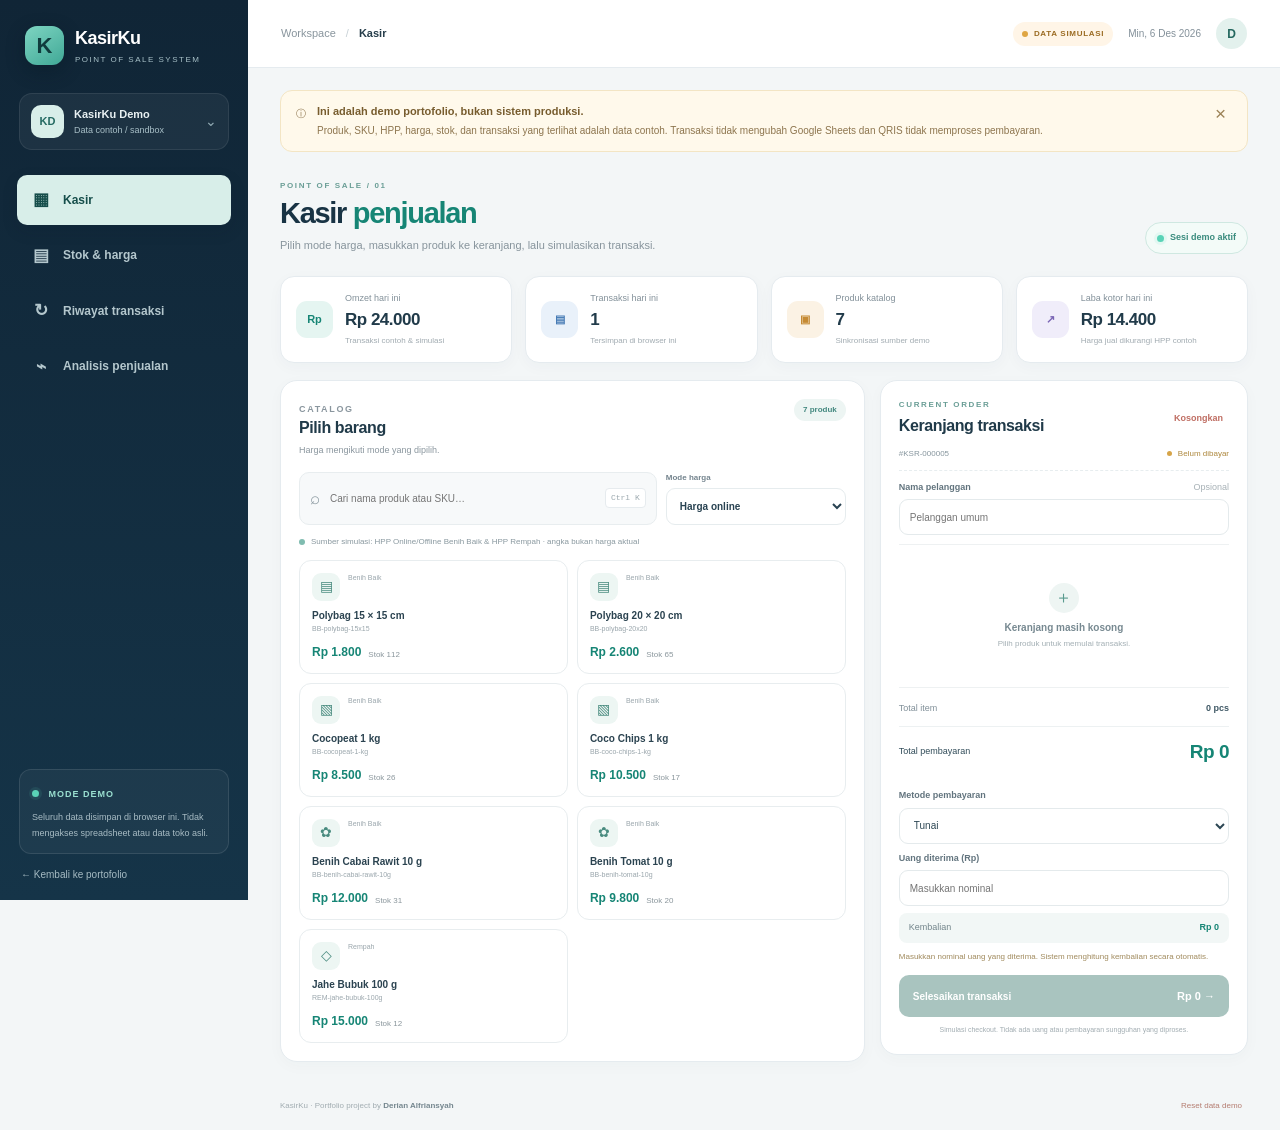
==== commit 6e3ad4d0: "Add files via upload" ====
--- a/index.html
+++ b/index.html
@@ -1,258 +1,129 @@
-<!DOCTYPE html>
-
+<!doctype html>
 <html lang="id">
 <head>
-<meta charset="utf-8"/>
-<meta content="width=device-width, initial-scale=1" name="viewport"/>
-<meta content="#0b1220" name="theme-color"/>
-<meta content="Portofolio Derian Alfriansyah — pengelolaan TikTok Shop, affiliate partnership, TikTok Ads, AI-assisted UGC, dan pengembangan sistem bisnis." name="description"/>
-<title>Derian Alfriansyah — E-Commerce &amp; Digital Portfolio</title>
-<link href="https://fonts.googleapis.com" rel="preconnect"/>
-<link crossorigin="" href="https://fonts.gstatic.com" rel="preconnect"/>
-<link href="https://fonts.googleapis.com/css2?family=DM+Sans:wght@400;500;600;700&amp;family=Manrope:wght@400;500;600;700;800&amp;display=swap" rel="stylesheet"/>
-<link href="style.css" rel="stylesheet"/>
-<script defer="" src="script.js"></script>
+  <meta charset="utf-8">
+  <meta name="viewport" content="width=device-width, initial-scale=1">
+  <meta name="theme-color" content="#102536">
+  <meta name="description" content="KasirKu — demo portofolio sistem kasir Derian Alfriansyah. Simulasi katalog HPP, harga online dan offline bertingkat, stok, transaksi, riwayat, dan analisis penjualan.">
+  <title>KasirKu — Portfolio Demo</title>
+  <link rel="manifest" href="manifest.webmanifest">
+  <link rel="icon" href="assets/kasirku-icon.svg" type="image/svg+xml">
+  <link rel="stylesheet" href="app.css">
 </head>
 <body>
-<a class="skip-link" data-i18n="skip" href="#main">Lewati ke konten</a>
-<header class="site-header">
-<div class="container nav-wrap">
-<a aria-label="Derian Alfriansyah, ke halaman utama" class="brand" href="#home"><span class="brand-mark">D.</span><span>DERIAN ALFRIANSYAH<span class="brand-muted"> / PORTFOLIO</span></span></a>
-<button aria-controls="site-nav" aria-expanded="false" aria-label="Buka navigasi" class="menu-toggle" data-label-close-en="Close navigation" data-label-close-id="Tutup navigasi" data-label-open-en="Open navigation" data-label-open-id="Buka navigasi" type="button"><span></span><span></span></button>
-<nav aria-label="Navigasi utama" class="site-nav" id="site-nav">
-<a data-i18n="nav_about" href="#about">Tentang</a>
-<a data-i18n="nav_skills" href="#skills">Keahlian</a>
-<a data-i18n="nav_projects" href="#projects">Proyek</a>
-<a data-i18n="nav_journey" href="#experience">Perjalanan</a>
-<a data-i18n="nav_evidence" href="#evidence">Bukti</a>
-<a class="nav-contact" data-i18n="nav_contact" href="https://wa.me/6285283966520" target="_blank" rel="noopener noreferrer" aria-label="Hubungi Derian melalui WhatsApp">Hubungi saya <span aria-hidden="true">↗</span></a>
-</nav><div aria-label="Pilih bahasa" class="language-switch" role="group"><button aria-pressed="true" class="language-button active" data-lang="id" type="button">ID</button><button aria-pressed="false" class="language-button" data-lang="en" type="button">EN</button></div>
-</div>
-</header>
-<main id="main">
-<section class="hero section" id="home">
-<div class="container hero-grid">
-<div class="hero-copy">
-<p class="eyebrow" data-i18n-html="hero_eyebrow"><span class="status-dot"></span> PORTOFOLIO PRIBADI · 2025—2026</p>
-<h1 data-i18n-html="hero_title">Mengembangkan bisnis melalui <span class="gradient-text">marketplace, konten, dan teknologi.</span></h1>
-<p class="hero-lead" data-i18n-html="hero_lead">Halo, saya <strong>Derian Alfriansyah</strong>. Saya berpengalaman dalam pengelolaan toko TikTok Shop, affiliate partnership, TikTok Ads, strategi konten, dan pembuatan UGC berbantuan AI. Saya juga mengembangkan proyek sistem kasir yang terhubung dengan Google Sheets.</p>
-<div class="hero-actions">
-<a class="button button-primary" data-i18n="hero_button_projects" href="#projects">Lihat pengalaman <span aria-hidden="true">↓</span></a>
-<a class="button button-ghost" data-i18n="hero_button_contact" href="https://wa.me/6285283966520" target="_blank" rel="noopener noreferrer">Hubungi via WhatsApp <span aria-hidden="true">↗</span></a>
-<a class="button button-ghost" data-i18n="hero_button_email" href="mailto:derian2467@gmail.com">Email saya <span aria-hidden="true">↗</span></a>
-</div>
-<div class="hero-note"><span class="note-line"></span><span data-i18n="hero_note">Marketplace · Affiliate · Content · Business Systems</span></div>
-</div>
-<div aria-label="Panel identitas portofolio" class="hero-visual">
-<div class="visual-orbit orbit-one"></div><div class="visual-orbit orbit-two"></div>
-<div class="visual-card">
-<div class="visual-card-top"><span data-i18n="profile_label">PROFILE / 001</span><span class="visual-live" data-i18n="profile_status">● DIGITAL COMMERCE</span></div>
-<img alt="Foto profil Derian Alfriansyah" class="profile-photo" fetchpriority="high" loading="eager" src="assets/derian-profile.webp"/>
-<p class="visual-name">Derian<br/>Alfriansyah</p>
-<p class="visual-role" data-i18n="profile_role">E-Commerce &amp; Digital Operations</p>
-<div class="visual-divider"></div>
-<div class="visual-tags"><span>TikTok Shop</span><span>Affiliate</span><span>AI Content</span></div>
-<div class="visual-index">2025 <span>— 2026</span></div>
-</div>
-<div class="floating-chip chip-top">TIKTOK <b>ADS</b> &amp; SHOP</div>
-<div class="floating-chip chip-bottom"><span class="chip-star">✳</span> DIGITAL WORKFLOW</div>
-</div>
-</div>
-<div class="container hero-bottom"><span data-i18n="hero_location">BASED IN INDONESIA</span><span data-i18n="hero_bottom_topics">COMMERCE · PARTNERSHIP · CONTENT · SYSTEMS</span><a data-i18n="hero_scroll" href="#about">SCROLL TO EXPLORE ↓</a></div>
-</section>
-<section class="tools-section" id="tools" aria-labelledby="tools-title">
-  <div class="container">
-    <div class="tools-heading">
-      <div>
-        <p class="eyebrow" data-i18n="tools_eyebrow">TOOLS &amp; PLATFORM DIGITAL</p>
-        <h2 id="tools-title" data-i18n-html="tools_title">Platform yang mendukung <span class="gradient-text">alur kerja saya.</span></h2>
+  <div class="app-shell">
+    <aside class="sidebar" id="sidebar">
+      <a class="brand" href="#kasir" aria-label="KasirKu beranda">
+        <span class="brand-icon">K</span>
+        <span class="brand-copy"><b>KasirKu</b><small>POINT OF SALE SYSTEM</small></span>
+      </a>
+      <div class="workspace-card">
+        <span class="workspace-avatar">KD</span>
+        <span class="workspace-copy"><b>KasirKu Demo</b><small>Data contoh / sandbox</small></span>
+        <span class="workspace-chevron">⌄</span>
       </div>
-      <p class="tools-intro" data-i18n="tools_intro">Aplikasi dan platform yang saya gunakan untuk mengelola marketplace, membuat konten, mendukung operasional, dan mengembangkan sistem bisnis.</p>
-    </div>
-    <div class="tools-marquee" aria-label="Platform dan aplikasi yang digunakan">
-      <div class="tools-track">
-        <div class="tools-group">
-          <article class="tool-card" role="listitem">
-            <span class="tool-mark mark-tiktok" aria-hidden="true"><svg viewBox="0 0 32 32"><path class="tiktok-shadow-cyan" d="M18.3 4.1v14.2a6.1 6.1 0 1 1-5.5-6.1"/><path class="tiktok-shadow-pink" d="M19.8 5.1c.7 2.3 2.2 3.9 5.1 4.7"/><path class="tiktok-main" d="M18.3 4.1v14.2a6.1 6.1 0 1 1-5.5-6.1M18.5 4.5c.7 2.7 2.4 4.6 5.5 5.2"/></svg></span>
-            <span class="tool-name">TikTok Shop</span><span class="tool-type">COMMERCE</span>
-          </article>
-          <article class="tool-card" role="listitem">
-            <span class="tool-mark mark-tokopedia" aria-hidden="true"><svg viewBox="0 0 32 32"><path d="M7 11.5h18l-1.3 15H8.3L7 11.5Z"/><path d="M11 12V9a5 5 0 0 1 10 0v3"/><circle cx="12.5" cy="18" r="1.25"/><circle cx="19.5" cy="18" r="1.25"/><path d="M13 22c1.8 1.4 4.2 1.4 6 0"/></svg></span>
-            <span class="tool-name">Tokopedia</span><span class="tool-type">MARKETPLACE</span>
-          </article>
-          <article class="tool-card" role="listitem">
-            <span class="tool-mark mark-shopee" aria-hidden="true"><svg viewBox="0 0 32 32"><path d="M6.5 11h19l-1.3 16H7.8L6.5 11Z"/><path d="M11 12V9a5 5 0 0 1 10 0v3"/><path d="M19.8 16.4c-.8-1.1-2-1.6-3.7-1.6-1.8 0-3 .8-3 2s1 1.7 3 2.2 3.2 1 3.2 2.4-1.2 2.3-3.3 2.3c-1.6 0-2.9-.6-3.8-1.7"/></svg></span>
-            <span class="tool-name">Shopee</span><span class="tool-type">MARKETPLACE</span>
-          </article>
-          <article class="tool-card" role="listitem">
-            <span class="tool-mark mark-kasirku" aria-hidden="true"><svg viewBox="0 0 32 32"><rect x="5" y="5" width="22" height="22" rx="5"/><path d="M10 10h12v5H10zM10 19h3m3 0h3m3 0h-1M10 23h3m3 0h6"/></svg></span>
-            <span class="tool-name">KasirKu</span><span class="tool-type">BUSINESS SYSTEM</span>
-          </article>
-          <article class="tool-card" role="listitem">
-            <span class="tool-mark mark-canva" aria-hidden="true"><svg viewBox="0 0 32 32"><circle cx="16" cy="16" r="13"/><path d="M21.7 11.1c-1.2-1.1-2.7-1.6-4.5-1.6-4.3 0-7.1 3.1-7.1 7.1s2.6 7 6.8 7c1.9 0 3.5-.6 4.8-1.8"/></svg></span>
-            <span class="tool-name">Canva</span><span class="tool-type">DESIGN</span>
-          </article>
-          <article class="tool-card" role="listitem">
-            <span class="tool-mark mark-chatgpt" aria-hidden="true"><svg viewBox="0 0 32 32"><path d="M16 5.2a6 6 0 0 1 10 4.5v1.1a6 6 0 0 1-1.2 10.7 6 6 0 0 1-8.8 5.2 6 6 0 0 1-10-4.5v-1.1A6 6 0 0 1 7.2 10.4 6 6 0 0 1 16 5.2Z"/><path d="m11.1 9 9.8 5.7M7 17l9 5.2m5.9-12.8-9.8 17M25 11l-9 5.2m9 4.2-9-5.2M11 26l9.8-17"/></svg></span>
-            <span class="tool-name">ChatGPT</span><span class="tool-type">AI ASSISTANT</span>
-          </article>
-          <article class="tool-card" role="listitem">
-            <span class="tool-mark mark-capcut" aria-hidden="true"><svg viewBox="0 0 32 32"><path d="M5 9h8l14 14h-8L5 9Zm0 14h8L27 9h-8L5 23Z"/></svg></span>
-            <span class="tool-name">CapCut</span><span class="tool-type">VIDEO EDITING</span>
-          </article>
+      <nav class="side-nav" aria-label="Navigasi aplikasi">
+        <button class="nav-item active" type="button" data-view="kasir"><span class="nav-symbol">▦</span>Kasir</button>
+        <button class="nav-item" type="button" data-view="stok"><span class="nav-symbol">▤</span>Stok &amp; harga</button>
+        <button class="nav-item" type="button" data-view="riwayat"><span class="nav-symbol">↻</span>Riwayat transaksi</button>
+        <button class="nav-item" type="button" data-view="analisis"><span class="nav-symbol">⌁</span>Analisis penjualan</button>
+      </nav>
+      <div class="sidebar-spacer"></div>
+      <div class="sidebar-note"><b><span class="demo-dot"></span> MODE DEMO</b><p>Seluruh data disimpan di browser ini. Tidak mengakses spreadsheet atau data toko asli.</p></div>
+      <a class="back-link" href="../" target="_self">← Kembali ke portofolio</a>
+    </aside>
+
+    <main class="main-area">
+      <header class="topbar">
+        <button class="mobile-menu" id="mobile-menu" type="button" aria-label="Buka navigasi">☰</button>
+        <div class="breadcrumb"><span>Workspace</span><span class="crumb-sep">/</span><b id="crumb-title">Kasir</b></div>
+        <div class="topbar-right"><span class="demo-pill"><i></i> DATA SIMULASI</span><span class="date-label" id="today-label"></span><span class="user-avatar" title="Demo Derian">D</span></div>
+      </header>
+
+      <div class="demo-banner" role="note">
+        <span class="banner-icon">ⓘ</span>
+        <div><b>Ini adalah demo portofolio, bukan sistem produksi.</b><span>Produk, SKU, HPP, harga, stok, dan transaksi yang terlihat adalah data contoh. Transaksi tidak mengubah Google Sheets dan QRIS tidak memproses pembayaran.</span></div>
+        <button type="button" id="dismiss-banner" aria-label="Tutup pemberitahuan">×</button>
+      </div>
+
+      <section class="view active" id="view-kasir">
+        <div class="page-heading"><div><p class="eyebrow">POINT OF SALE / 01</p><h1>Kasir <span>penjualan</span></h1><p class="subheading">Pilih mode harga, masukkan produk ke keranjang, lalu simulasikan transaksi.</p></div><div class="shift-tag"><span class="live-dot"></span> Sesi demo aktif</div></div>
+        <div class="summary-grid">
+          <article class="summary-card"><span class="summary-icon teal">Rp</span><div><small>Omzet hari ini</small><strong id="today-revenue">Rp0</strong><em>Transaksi contoh &amp; simulasi</em></div></article>
+          <article class="summary-card"><span class="summary-icon blue">▤</span><div><small>Transaksi hari ini</small><strong id="today-count">0</strong><em>Tersimpan di browser ini</em></div></article>
+          <article class="summary-card"><span class="summary-icon amber">▣</span><div><small>Produk katalog</small><strong id="product-count">0</strong><em>Sinkronisasi sumber demo</em></div></article>
+          <article class="summary-card"><span class="summary-icon violet">↗</span><div><small>Laba kotor hari ini</small><strong id="today-profit">Rp0</strong><em>Harga jual dikurangi HPP contoh</em></div></article>
         </div>
-        <div class="tools-group" aria-hidden="true">
-          <article class="tool-card"><span class="tool-mark mark-tiktok"><svg viewBox="0 0 32 32"><path class="tiktok-shadow-cyan" d="M18.3 4.1v14.2a6.1 6.1 0 1 1-5.5-6.1"/><path class="tiktok-shadow-pink" d="M19.8 5.1c.7 2.3 2.2 3.9 5.1 4.7"/><path class="tiktok-main" d="M18.3 4.1v14.2a6.1 6.1 0 1 1-5.5-6.1M18.5 4.5c.7 2.7 2.4 4.6 5.5 5.2"/></svg></span><span class="tool-name">TikTok Shop</span><span class="tool-type">COMMERCE</span></article>
-          <article class="tool-card"><span class="tool-mark mark-tokopedia"><svg viewBox="0 0 32 32"><path d="M7 11.5h18l-1.3 15H8.3L7 11.5Z"/><path d="M11 12V9a5 5 0 0 1 10 0v3"/><circle cx="12.5" cy="18" r="1.25"/><circle cx="19.5" cy="18" r="1.25"/><path d="M13 22c1.8 1.4 4.2 1.4 6 0"/></svg></span><span class="tool-name">Tokopedia</span><span class="tool-type">MARKETPLACE</span></article>
-          <article class="tool-card"><span class="tool-mark mark-shopee"><svg viewBox="0 0 32 32"><path d="M6.5 11h19l-1.3 16H7.8L6.5 11Z"/><path d="M11 12V9a5 5 0 0 1 10 0v3"/><path d="M19.8 16.4c-.8-1.1-2-1.6-3.7-1.6-1.8 0-3 .8-3 2s1 1.7 3 2.2 3.2 1 3.2 2.4-1.2 2.3-3.3 2.3c-1.6 0-2.9-.6-3.8-1.7"/></svg></span><span class="tool-name">Shopee</span><span class="tool-type">MARKETPLACE</span></article>
-          <article class="tool-card"><span class="tool-mark mark-kasirku"><svg viewBox="0 0 32 32"><rect x="5" y="5" width="22" height="22" rx="5"/><path d="M10 10h12v5H10zM10 19h3m3 0h3m3 0h-1M10 23h3m3 0h6"/></svg></span><span class="tool-name">KasirKu</span><span class="tool-type">BUSINESS SYSTEM</span></article>
-          <article class="tool-card"><span class="tool-mark mark-canva"><svg viewBox="0 0 32 32"><circle cx="16" cy="16" r="13"/><path d="M21.7 11.1c-1.2-1.1-2.7-1.6-4.5-1.6-4.3 0-7.1 3.1-7.1 7.1s2.6 7 6.8 7c1.9 0 3.5-.6 4.8-1.8"/></svg></span><span class="tool-name">Canva</span><span class="tool-type">DESIGN</span></article>
-          <article class="tool-card"><span class="tool-mark mark-chatgpt"><svg viewBox="0 0 32 32"><path d="M16 5.2a6 6 0 0 1 10 4.5v1.1a6 6 0 0 1-1.2 10.7 6 6 0 0 1-8.8 5.2 6 6 0 0 1-10-4.5v-1.1A6 6 0 0 1 7.2 10.4 6 6 0 0 1 16 5.2Z"/><path d="m11.1 9 9.8 5.7M7 17l9 5.2m5.9-12.8-9.8 17M25 11l-9 5.2m9 4.2-9-5.2M11 26l9.8-17"/></svg></span><span class="tool-name">ChatGPT</span><span class="tool-type">AI ASSISTANT</span></article>
-          <article class="tool-card"><span class="tool-mark mark-capcut"><svg viewBox="0 0 32 32"><path d="M5 9h8l14 14h-8L5 9Zm0 14h8L27 9h-8L5 23Z"/></svg></span><span class="tool-name">CapCut</span><span class="tool-type">VIDEO EDITING</span></article>
+
+        <div class="pos-layout">
+          <section class="panel catalog-panel">
+            <div class="panel-heading"><div><p class="eyebrow">CATALOG</p><h2>Pilih barang</h2><p>Harga mengikuti mode yang dipilih.</p></div><span class="count-pill" id="catalog-count">0 produk</span></div>
+            <div class="catalog-controls">
+              <label class="search-box"><span>⌕</span><input id="product-search" type="search" placeholder="Cari nama produk atau SKU…" autocomplete="off"><kbd>Ctrl K</kbd></label>
+              <label class="select-field"><span>Mode harga</span><select id="price-mode"><option value="online">Harga online</option><option value="offline1">Offline · 1 pcs</option><option value="offline10">Offline · 10 pcs</option><option value="offline20">Offline · 20+ pcs</option></select></label>
+            </div>
+            <div class="source-hint"><span class="hint-dot"></span> Sumber simulasi: HPP Online/Offline Benih Baik &amp; HPP Rempah · angka bukan harga aktual</div>
+            <div class="product-grid" id="product-grid" aria-live="polite"></div>
+            <div class="empty-state hidden" id="product-empty">Produk tidak ditemukan atau harga untuk mode ini belum tersedia.</div>
+          </section>
+
+          <aside class="panel order-panel">
+            <div class="order-head"><div><p class="eyebrow">CURRENT ORDER</p><h2>Keranjang transaksi</h2></div><button class="text-button" id="clear-cart" type="button">Kosongkan</button></div>
+            <div class="order-meta"><span id="order-number">#KSR-DEMO</span><span class="pending-tag"><i></i> Belum dibayar</span></div>
+            <div class="field"><label for="customer-name">Nama pelanggan <span>Opsional</span></label><input class="text-input" id="customer-name" placeholder="Pelanggan umum"></div>
+            <div class="cart-list" id="cart-list"><div class="cart-empty"><span>＋</span><b>Keranjang masih kosong</b><small>Pilih produk untuk memulai transaksi.</small></div></div>
+            <div class="order-calculation">
+              <div class="calc-row"><span>Total item</span><b id="total-qty">0 pcs</b></div>
+              <div class="calc-row total-row"><span>Total pembayaran</span><strong id="order-total">Rp0</strong></div>
+            </div>
+            <div class="payment-block">
+              <label class="field-label" for="payment-method">Metode pembayaran</label>
+              <select class="text-input" id="payment-method"><option value="Tunai">Tunai</option><option value="QRIS">QRIS (pencatatan demo)</option></select>
+              <div id="cash-fields"><label class="field-label" for="cash-received">Uang diterima (Rp)</label><input class="text-input" id="cash-received" type="number" min="0" step="1" inputmode="numeric" placeholder="Masukkan nominal"><div class="change-row"><span>Kembalian</span><b id="change-due">Rp0</b></div></div>
+              <div class="payment-note" id="payment-note">Tunai: masukkan nominal yang diterima untuk menghitung kembalian.</div>
+            </div>
+            <button class="checkout-button" id="checkout-button" type="button" disabled><span>Selesaikan transaksi</span><b id="checkout-total">Rp0 →</b></button>
+            <p class="order-footnote">Simulasi checkout. Tidak ada uang atau pembayaran sungguhan yang diproses.</p>
+          </aside>
         </div>
-      </div>
-    </div>
-    <p class="tools-footnote" data-i18n="tools_note">Ikon pada bagian ini merupakan ilustrasi identifikasi platform dan aplikasi, bukan pernyataan kemitraan atau dukungan resmi.</p>
+      </section>
+
+      <section class="view" id="view-stok">
+        <div class="page-heading"><div><p class="eyebrow">INVENTORY &amp; ACTIVE PRICES / 02</p><h1>Stok <span>&amp; harga</span></h1><p class="subheading">Kelola stok dan nilai HPP/harga aktif seperti alur di KasirKu asli.</p></div><button class="primary-button" id="sync-catalog" type="button">↻ Simulasikan sinkronisasi</button></div>
+        <div class="sync-explainer"><div class="sync-icon">↕</div><div><b>Alur sinkronisasi katalog HPP</b><p>Demo meniru aturan aplikasi asli: nilai harga yang sudah diisi secara manual dipertahankan; sinkronisasi hanya mengisi nilai yang masih kosong. Spreadsheet asli tidak diakses.</p></div></div>
+        <div class="panel table-panel"><div class="panel-heading"><div><h2>Daftar stok &amp; harga aktif</h2><p id="stock-count-label">0 produk terdaftar.</p></div><input class="text-input table-search" id="stock-search" placeholder="Cari nama produk / SKU…"></div>
+          <div class="table-scroll"><table><thead><tr><th>Produk / SKU</th><th>Sumber</th><th>HPP</th><th>Harga online</th><th>Offline 1 pcs</th><th>Offline 10 pcs</th><th>Offline 20+ pcs</th><th>Stok</th><th>Aksi</th></tr></thead><tbody id="stock-body"></tbody></table></div>
+          <div class="table-note">Edit HPP dan harga aktif di aplikasi demo ini. Untuk menambah stok, gunakan tombol <b>Atur</b>. Perubahan hanya tersimpan pada browser yang digunakan.</div>
+        </div>
+      </section>
+
+      <section class="view" id="view-riwayat">
+        <div class="page-heading"><div><p class="eyebrow">TRANSACTION RECORDS / 03</p><h1>Riwayat <span>transaksi</span></h1><p class="subheading">Rincian transaksi contoh dan simulasi yang tersimpan di browser ini.</p></div><span class="count-pill" id="history-count">0 transaksi</span></div>
+        <div class="summary-grid compact-summary"><article class="summary-card"><span class="summary-icon teal">Rp</span><div><small>Total omzet</small><strong id="history-revenue">Rp0</strong><em>Seluruh transaksi demo</em></div></article><article class="summary-card"><span class="summary-icon blue">▤</span><div><small>Jumlah transaksi</small><strong id="history-orders">0</strong><em>Catatan tersimpan lokal</em></div></article><article class="summary-card"><span class="summary-icon violet">↗</span><div><small>Total laba kotor</small><strong id="history-profit">Rp0</strong><em>Berdasarkan HPP contoh</em></div></article></div>
+        <div class="panel table-panel"><div class="panel-heading"><div><h2>Semua transaksi</h2><p>Buka kembali detail transaksi dan struk demo.</p></div><input class="text-input table-search" id="history-search" placeholder="Cari ID / pelanggan…"></div><div class="table-scroll"><table><thead><tr><th>ID transaksi</th><th>Tanggal &amp; waktu</th><th>Pelanggan</th><th>Metode</th><th>Total</th><th>Laba kotor</th><th></th></tr></thead><tbody id="history-body"></tbody></table></div><div class="empty-state hidden" id="history-empty">Belum ada transaksi. Buat transaksi pertama dari menu Kasir.</div></div>
+      </section>
+
+      <section class="view" id="view-analisis">
+        <div class="page-heading"><div><p class="eyebrow">SALES ANALYTICS / 04</p><h1>Analisis <span>penjualan</span></h1><p class="subheading">Ringkasan omzet, laba kotor, transaksi, produk terjual, dan produk terlaris.</p></div></div>
+        <div class="panel analytics-filter"><div class="filter-fields"><label class="select-field"><span>Rentang analisis</span><select id="analytics-period"><option value="hari_ini">Hari ini</option><option value="7_hari" selected>7 hari terakhir</option><option value="30_hari">30 hari terakhir</option><option value="tanggal">Pilih tanggal</option></select></label><label class="select-field hidden" id="analytics-date-wrap"><span>Tanggal</span><input class="text-input" type="date" id="analytics-date"></label></div><span class="period-label" id="analytics-range">Periode analisis</span></div>
+        <div class="analytics-kpis"><article class="metric-card"><span>Total omzet</span><strong id="metric-revenue">Rp0</strong><small id="metric-revenue-compare">Dibanding periode sebelumnya</small></article><article class="metric-card"><span>Laba kotor</span><strong id="metric-profit">Rp0</strong><small id="metric-profit-compare">Dibanding periode sebelumnya</small></article><article class="metric-card"><span>Jumlah transaksi</span><strong id="metric-orders">0</strong><small id="metric-orders-compare">Dibanding periode sebelumnya</small></article><article class="metric-card"><span>Produk terjual</span><strong id="metric-qty">0</strong><small>Jumlah kuantitas barang</small></article><article class="metric-card"><span>Rata-rata transaksi</span><strong id="metric-average">Rp0</strong><small>Omzet ÷ jumlah transaksi</small></article></div>
+        <div class="analytics-layout"><section class="panel chart-panel"><div class="panel-heading"><div><h2>Grafik penjualan</h2><p>Batang menunjukkan omzet; garis menunjukkan laba kotor.</p></div><span class="chart-legend"><i class="legend-revenue"></i> Omzet <i class="legend-profit"></i> Laba</span></div><div class="chart-wrap"><canvas id="sales-chart" width="900" height="320" role="img" aria-label="Grafik omzet dan laba kotor"></canvas></div><div class="empty-chart hidden" id="chart-empty">Belum ada transaksi pada periode ini.</div></section>
+          <section class="panel top-products-panel"><div class="panel-heading"><div><h2>5 produk terlaris</h2><p>Berdasarkan kuantitas terjual.</p></div></div><div id="top-products"></div><div class="empty-chart hidden" id="top-empty">Belum ada produk terjual pada periode ini.</div></section></div>
+        <p class="analytics-note">Perhitungan demo mengikuti konsep KasirKu: omzet adalah subtotal penjualan, laba kotor dihitung dari (harga jual − HPP) × jumlah, dan perbandingan menggunakan periode sebelumnya yang setara.</p>
+      </section>
+
+      <footer class="app-footer"><span>KasirKu · Portfolio project by <b>Derian Alfriansyah</b></span><button type="button" id="reset-demo" class="reset-link">Reset data demo</button></footer>
+    </main>
   </div>
-</section>
-<section class="section section-light" id="about">
-<div class="container two-column">
-<div><p class="eyebrow eyebrow-dark" data-i18n="about_eyebrow">01 / TENTANG SAYA</p><h2 data-i18n-html="about_title">Perjalanan yang membentuk <span class="text-accent">cara saya bekerja.</span></h2></div>
-<div class="about-content">
-<p data-i18n="about_p1">Saya, Derian Alfriansyah, memiliki pengalaman dalam pengelolaan toko online, pengembangan aktivitas affiliate, strategi konten, dan operasional bisnis digital. Saya pernah membantu mengelola beberapa toko di TikTok Shop, menangani kebutuhan konten dan iklan, serta membangun kolaborasi dengan brand.</p>
-<p data-i18n="about_p2">Sebelum masuk lebih jauh ke dunia bisnis, saya menjalani kehidupan di Pondok Pesantren Al-Bahjah selama kurang lebih sembilan tahun dan pernah mengemban amanah sebagai murāqib atau pengasuh. Pengalaman tersebut menjadi bagian penting dari perjalanan pribadi dan tanggung jawab saya.</p>
-<p data-i18n-html="about_p3">Di sisi teknologi, saya mengembangkan proyek <strong>KasirKu</strong>, sebuah sistem kasir berbasis web yang dirancang agar dapat digunakan melalui HP maupun laptop dan terhubung dengan data Google Sheets.</p>
-<div class="about-facts"><div><strong>2025</strong><span data-i18n="fact_2025">Agency &amp; affiliate</span></div><div><strong>2026</strong><span data-i18n="fact_2026">Multi-store operations</span></div><div><strong>01</strong><span data-i18n="fact_kasirku">KasirKu project</span></div></div>
-</div>
-</div>
-</section>
-<section class="section section-dark" id="skills">
-<div class="container">
-<div class="section-heading"><div><p class="eyebrow" data-i18n="skills_eyebrow">02 / KEAHLIAN</p><h2 data-i18n-html="skills_title">Bidang yang saya <span class="gradient-text">kerjakan dan kembangkan.</span></h2></div><p class="heading-side" data-i18n="skills_intro">Keterampilan berikut disusun dari pengalaman praktik, proyek, dan pembelajaran. Rincian tiap kemampuan dapat diperkuat dengan contoh hasil kerja.</p></div>
-<div class="skills-grid">
-<article class="skill-card"><span class="skill-number">01</span><div class="skill-icon">▣</div><h3 data-i18n="skill1_title">TikTok Shop Management</h3><p data-i18n="skill1_desc">Pengelolaan toko, produk, listing, operasional, live commerce, dan pemantauan performa.</p><div class="skill-line"><span>STORE OPERATIONS</span><span>PRODUCT LISTING</span></div></article>
-<article class="skill-card"><span class="skill-number">02</span><div class="skill-icon">↗</div><h3 data-i18n="skill2_title">TikTok Ads &amp; GMV Max</h3><p data-i18n="skill2_desc">Pemantauan iklan, evaluasi metrik, analisis performa kampanye, dan pertimbangan optimasi.</p><div class="skill-line"><span>ADS MONITORING</span><span>PERFORMANCE</span></div></article>
-<article class="skill-card"><span class="skill-number">03</span><div class="skill-icon">◇</div><h3 data-i18n="skill3_title">Affiliate &amp; Agency</h3><p data-i18n="skill3_desc">Pengelolaan aktivitas agency affiliate dan koordinasi kolaborasi dengan brand.</p><div class="skill-line"><span>PARTNERSHIP</span><span>BRAND COLLAB</span></div></article>
-<article class="skill-card"><span class="skill-number">04</span><div class="skill-icon">✳</div><h3 data-i18n="skill4_title">Content Strategy</h3><p data-i18n="skill4_desc">Pengembangan ide, sudut komunikasi, brief kreatif, hook, CTA, dan perencanaan konten.</p><div class="skill-line"><span>IDEATION</span><span>CREATIVE BRIEF</span></div></article>
-<article class="skill-card"><span class="skill-number">05</span><div class="skill-icon">▷</div><h3 data-i18n="skill5_title">AI-assisted UGC</h3><p data-i18n="skill5_desc">Pembuatan konsep dan materi UGC dengan dukungan AI untuk kebutuhan konten promosi.</p><div class="skill-line"><span>UGC</span><span>AI WORKFLOW</span></div></article>
-<article class="skill-card"><span class="skill-number">06</span><div class="skill-icon">⌕</div><h3 data-i18n="skill6_title">Marketplace SEO</h3><p data-i18n="skill6_desc">Penyusunan judul, deskripsi, kata kunci, varian, dan informasi produk untuk listing.</p><div class="skill-line"><span>SEO WRITING</span><span>PRODUCT COPY</span></div></article>
-<article class="skill-card"><span class="skill-number">07</span><div class="skill-icon">▦</div><h3 data-i18n="skill7_title">Business Systems</h3><p data-i18n="skill7_desc">Google Sheets, perhitungan HPP dan margin, alur administrasi, serta pengembangan sistem kasir.</p><div class="skill-line"><span>GOOGLE SHEETS</span><span>APPS SCRIPT</span></div></article>
-<article class="skill-card"><span class="skill-number">08</span><div class="skill-icon">{ }</div><h3 data-i18n="skill8_title">Web Development Dasar</h3><p data-i18n="skill8_desc">HTML, CSS, dan JavaScript untuk membangun website serta prototipe aplikasi sederhana.</p><div class="skill-line"><span>HTML / CSS</span><span>JAVASCRIPT</span></div></article>
-</div>
-</div>
-</section>
-<section class="section section-light" id="projects">
-<div class="container">
-<div class="section-heading project-heading"><div><p class="eyebrow eyebrow-dark" data-i18n="projects_eyebrow">03 / PROYEK &amp; PENGALAMAN PILIHAN</p><h2 data-i18n-html="projects_title">Pengalaman nyata di <span class="text-accent">dunia digital.</span></h2></div><p class="heading-side heading-side-light" data-i18n="projects_intro">Portofolio ini merangkum toko yang pernah dikelola, kolaborasi affiliate, pengelolaan iklan dan konten, serta proyek sistem yang dikembangkan.</p></div>
-<div aria-label="Filter proyek" class="filter-bar" role="group">
-<button aria-pressed="true" class="filter-button active" data-filter="all" data-i18n="filter_all" type="button">Semua</button>
-<button aria-pressed="false" class="filter-button" data-filter="marketplace" data-i18n="filter_shop" type="button">TikTok Shop</button>
-<button aria-pressed="false" class="filter-button" data-filter="affiliate" data-i18n="filter_affiliate" type="button">Affiliate</button>
-<button aria-pressed="false" class="filter-button" data-filter="content" data-i18n="filter_ads" type="button">Ads &amp; Konten</button>
-<button aria-pressed="false" class="filter-button" data-filter="systems" data-i18n="filter_systems" type="button">Sistem</button>
-</div>
-<div class="projects-grid">
-<article class="project-card" data-category="marketplace">
-<div class="project-art art-store"><span class="art-label">TIKTOK SHOP / 2025</span><div class="store-visual"><span class="store-mark">A&amp;Y</span><strong>FASHION<br/>COMMERCE</strong><small>A&amp;Y FASHIONSTYLE · KORINA STYLE</small></div></div>
-<div class="project-info"><div class="project-meta"><span>STORE MANAGEMENT</span><span>01 / 06</span></div><h3 data-i18n="project1_title">Pengelolaan Toko TikTok Shop — 2025</h3><p data-i18n="project1_desc">Pengalaman membantu pengelolaan toko A&amp;Y FashionStyle dan Korina Style, termasuk aktivitas operasional toko, produk, konten, live commerce, dan pemantauan performa.</p><div class="project-tags"><span>A&amp;Y FashionStyle</span><span>Korina Style</span><span>Store Operations</span></div><span class="project-status" data-i18n="project1_status">PENGALAMAN PRAKTIK · 2025</span></div>
-</article>
-<article class="project-card" data-category="affiliate">
-<div class="project-art art-affiliate"><span class="art-label">AGENCY &amp; AFFILIATE PARTNERSHIP / 2025</span><div class="affiliate-visual"><span>PARTNERSHIP</span><strong>BRAND<br/>COLLABORATION</strong><div class="brand-pills"><i>ALKAHF</i><i>ALAMME</i><i>+ OTHERS</i></div></div></div>
-<div class="project-info"><div class="project-meta"><span>AGENCY MANAGEMENT</span><span>02 / 06</span></div><h3 data-i18n="project2_title">Masjid Affiliate Alkahfi</h3><p data-i18n="project2_desc">Pengalaman sebagai manager agency di Masjid Affiliate Alkahfi, Bunut, Bandung, serta menjalankan peran sebagai TikTok Affiliate Partner (TAP) dan mendukung kolaborasi dengan brand.</p><div class="project-tags"><span>Agency Manager</span><span>TikTok Affiliate Partner</span><span>ALKAHF</span><span>ALAMME</span></div><span class="project-status" data-i18n="project2_status">BRAND COLLABORATION · 2025</span></div>
-</article>
-<article class="project-card" data-category="marketplace">
-<div class="project-art art-multistore"><span class="art-label">MULTI-STORE OPERATIONS / 2026</span><div class="store-stack"><span>BENIH BAIK GROUP</span><span>BENIH FAST GROUP</span><span>PETANI KOTA STORE</span><span>KELAPA GADING 3 · KELAPA GADING 2</span></div></div>
-<div class="project-info"><div class="project-meta"><span>TIKTOK SHOP</span><span>03 / 06</span></div><h3 data-i18n="project3_title">Pengelolaan Multi-Store — 2026</h3><p data-i18n="project3_desc">Pengalaman membantu pengelolaan beberapa toko TikTok Shop pada kategori kebutuhan tanaman dan produk terkait, mencakup listing, informasi produk, operasional, dan aktivitas penjualan.</p><div class="project-tags"><span>Benih Baik Group</span><span>Benih Fast Group</span><span>Petani Kota Store</span><span>Kelapa Gading 3</span><span>Kelapa Gading 2</span></div><span class="project-status" data-i18n="project3_status">5 TOKO · PENGALAMAN 2026</span></div>
-</article>
-<article class="project-card" data-category="content">
-<div class="project-art art-ads"><span class="art-label">TIKTOK ADS / CAMPAIGN ANALYSIS</span><div class="ads-panel"><div class="ads-top"><b>CAMPAIGN PERFORMANCE</b><span>LIVE DATA VIEW</span></div><div class="ads-bars"><i></i><i></i><i></i><i></i><i></i><i></i><i></i><i></i></div><div class="ads-foot"><span>MONITOR</span><span>ANALYZE</span><span>OPTIMIZE</span></div></div></div>
-<div class="project-info"><div class="project-meta"><span>PAID MEDIA</span><span>04 / 06</span></div><h3 data-i18n="project4_title">TikTok Ads &amp; Performance Monitoring</h3><p data-i18n="project4_desc">Pengalaman memantau aktivitas iklan TikTok, termasuk GMV Max, membaca metrik performa, mengevaluasi kampanye, dan mempertimbangkan langkah optimasi toko.</p><div class="project-tags"><span>TikTok Ads</span><span>GMV Max</span><span>Performance Analysis</span></div><span class="project-status" data-i18n="project4_status">ANALISIS &amp; OPERASIONAL IKLAN</span></div>
-</article>
-<article class="project-card" data-category="content">
-<div class="project-art art-ugc"><span class="art-label">CONTENT STRATEGY / AI-ASSISTED UGC</span><div class="ugc-phone"><div class="ugc-screen"><span>UGC VIDEO</span><strong>HOOK<br/>STORY<br/>CTA</strong><small>AI-ASSISTED CONTENT</small></div></div><div class="ugc-orb"></div></div>
-<div class="project-info"><div class="project-meta"><span>CONTENT PRODUCTION</span><span>05 / 06</span></div><h3 data-i18n="project5_title">Strategi Konten &amp; UGC Berbantuan AI</h3><p data-i18n="project5_desc">Pengembangan ide konten, sudut komunikasi produk, hook, CTA, dan pembuatan konsep atau materi UGC dengan dukungan AI untuk kebutuhan pemasaran.</p><div class="project-tags"><span>Content Ideation</span><span>AI UGC</span><span>Script &amp; CTA</span></div><span class="project-status" data-i18n="project5_status">CONTENT DEVELOPMENT</span></div>
-</article>
-<article class="project-card" data-category="systems">
-<div class="project-art art-kasir"><span class="art-label">KASIRKU / WEB APP CONCEPT</span><div class="kasir-screen"><div class="kasir-head"><b>KASIRKU</b><span>WEB POS</span></div><div class="kasir-total"><small>TOTAL PEMBAYARAN</small><strong>Rp —</strong></div><div class="kasir-lines"><i></i><i></i><i></i></div><div class="kasir-pay"><span>QRIS</span><span>NON-QRIS</span></div><small class="kasir-sync">GOOGLE SHEETS SYNC</small></div></div>
-<div class="project-info"><div class="project-meta"><span>BUSINESS SYSTEMS</span><span>06 / 06</span></div><h3 data-i18n="project6_title">KasirKu — Sistem Kasir Terintegrasi</h3><p data-i18n="project6_desc">Proyek pengembangan sistem kasir berbasis web yang dirancang dapat digunakan melalui HP dan laptop, terhubung ke Google Sheets, serta mendukung pencatatan metode pembayaran termasuk QRIS dan non-QRIS.</p><div class="project-tags"><span>Web App</span><span>Google Sheets</span><span>Payment Recording</span></div><span class="project-status" data-i18n="project6_status">PROYEK PENGEMBANGAN</span></div>
-</article>
-</div>
-<p class="projects-note" data-i18n-html="projects_note"><strong>Catatan transparansi:</strong> kartu proyek menjelaskan ruang lingkup pengalaman, bukan klaim hasil penjualan tertentu. Angka GMV, omzet, biaya iklan, data pelanggan, dan dashboard toko tidak ditampilkan. Tambahkan bukti dashboard hanya setelah mendapat izin dan menyamarkan data internal.</p>
-</div>
-</section>
-<section class="section section-dark" id="experience">
-<div class="container two-column experience-layout">
-<div><p class="eyebrow" data-i18n="experience_eyebrow">04 / PERJALANAN &amp; PENGALAMAN</p><h2 data-i18n-html="experience_title">Dari pengasuhan, menuju <span class="gradient-text">dunia bisnis digital.</span></h2><p class="experience-intro" data-i18n="experience_intro">Perjalanan ini memperlihatkan perpindahan pengalaman dari lingkungan pesantren ke agency, affiliate, pengelolaan toko, dan pengembangan sistem bisnis.</p></div>
-<div class="timeline-list">
-<article class="timeline-item"><span class="timeline-point"></span><div class="timeline-meta" data-i18n="timeline1_meta">PENGALAMAN KEPESANTRENAN · ± 9 TAHUN</div><h3 data-i18n="timeline1_title">Pondok Pesantren Al-Bahjah</h3><p data-i18n="timeline1_desc">Menjalani kehidupan mondok kurang lebih sembilan tahun dan pernah mengemban amanah sebagai murāqib atau pengasuh di Pondok Pesantren Al-Bahjah, yang diasuh oleh Abuya Yahya.</p><span class="timeline-hint" data-i18n="timeline1_hint">Pengalaman pembinaan dan pendampingan santri</span></article>
-<article class="timeline-item"><span class="timeline-point"></span><div class="timeline-meta" data-i18n="timeline2_meta">2025 · AGENCY &amp; AFFILIATE</div><h3 data-i18n="timeline2_title">Masjid Affiliate Alkahfi — Bunut, Bandung</h3><p data-i18n="timeline2_desc">Menjadi manager agency serta menjalankan peran sebagai TikTok Affiliate Partner (TAP). Pengalaman kolaborasi mencakup brand seperti ALKAHF, ALAMME, dan perusahaan lainnya.</p><span class="timeline-hint" data-i18n="timeline2_hint">Agency management · Affiliate partnership · Brand collaboration</span></article>
-<article class="timeline-item"><span class="timeline-point"></span><div class="timeline-meta" data-i18n="timeline3_meta">2025 · TIKTOK SHOP</div><h3 data-i18n="timeline3_title">A&amp;Y FashionStyle &amp; Korina Style</h3><p data-i18n="timeline3_desc">Membantu pengelolaan toko dan aktivitas e-commerce, termasuk pemantauan live dan analitik toko.</p><span class="timeline-hint" data-i18n="timeline3_hint">Store operations · Live commerce · Analytics</span></article>
-<article class="timeline-item"><span class="timeline-point"></span><div class="timeline-meta" data-i18n="timeline4_meta">2026 · TIKTOK SHOP</div><h3 data-i18n="timeline4_title">Pengelolaan Lima Toko</h3><p data-i18n="timeline4_desc">Benih Baik Group, Benih Fast Group, Petani Kota Store, Kelapa Gading 3, dan Kelapa Gading 2.</p><span class="timeline-hint" data-i18n="timeline4_hint">Marketplace operations · TikTok Ads · Product listing · Content</span></article>
-<article class="timeline-item"><span class="timeline-point"></span><div class="timeline-meta" data-i18n="timeline5_meta">2026 · PENGEMBANGAN PRODUK</div><h3 data-i18n="timeline5_title">KasirKu</h3><p data-i18n="timeline5_desc">Mengembangkan sistem kasir web untuk HP dan laptop dengan integrasi pencatatan data ke Google Sheets dan dukungan pencatatan pembayaran.</p><span class="timeline-hint" data-i18n="timeline5_hint">Web workflow · Google Sheets · Payment recording</span></article>
-<article class="timeline-item"><span class="timeline-point"></span><div class="timeline-meta" data-i18n="timeline6_meta">PENDIDIKAN</div><h3 data-i18n="timeline6_title">Universitas Insan Cita Indonesia</h3><p data-i18n="timeline6_desc">Mahasiswa UICI Batch 11, Program Studi Bisnis Digital.</p><span class="timeline-hint" data-i18n="timeline6_hint">Pendidikan tinggi</span></article>
-</div>
-</div>
-</section>
-<section class="section section-light evidence-section" id="evidence">
-<div class="container">
-<div class="section-heading evidence-heading"><div><p class="eyebrow eyebrow-dark" data-i18n="analytics_eyebrow">05 / ANALITIK &amp; PENCAPAIAN</p><h2 data-i18n-html="analytics_title">Kinerja dirangkum dalam <span class="text-accent">angka dan grafik.</span></h2></div><p class="heading-side heading-side-light" data-i18n="analytics_intro">Ringkasan metrik dari dokumentasi Seller Center dan TikTok LIVE yang saya bagikan. Dashboard mentah, logo toko, dan ID akun tidak ditampilkan.</p></div>
-<div class="analytics-grid">
-<article class="analytics-card">
-  <div class="analytics-card-head"><div><span class="analytics-kicker">SELLER CENTER · A&amp;Y FASHIONSTYLE</span><h3 data-i18n="analytics_ay_title">Ringkasan performa toko</h3><p data-i18n="analytics_ay_period">13 April – 12 Mei 2026</p></div><span class="analytics-index">01</span></div>
-  <div class="analytics-kpis">
-    <div class="analytics-kpi analytics-kpi-primary"><span>GMV</span><strong>Rp61.225.239</strong><small data-i18n="analytics_gmv_note">Nilai yang tampil pada dashboard</small></div>
-    <div class="analytics-kpi"><span data-i18n="analytics_sold">Produk terjual</span><strong>431</strong></div>
-    <div class="analytics-kpi"><span data-i18n="analytics_sku_orders">Pesanan SKU</span><strong>428</strong></div>
-    <div class="analytics-kpi"><span data-i18n="analytics_orders">Pesanan</span><strong>412</strong></div>
-  </div>
-  <div class="analytics-chart-block"><div class="analytics-chart-title" data-i18n="analytics_ay_chart">Volume aktivitas toko</div>
-    <div class="hbar-row"><span data-i18n="analytics_sold">Produk terjual</span><div class="hbar-track"><i style="width:100%"></i></div><b>431</b></div>
-    <div class="hbar-row"><span data-i18n="analytics_sku_orders">Pesanan SKU</span><div class="hbar-track"><i style="width:99.3%"></i></div><b>428</b></div>
-    <div class="hbar-row"><span data-i18n="analytics_orders">Pesanan</span><div class="hbar-track"><i style="width:95.6%"></i></div><b>412</b></div>
-  </div>
-</article>
-<article class="analytics-card">
-  <div class="analytics-card-head"><div><span class="analytics-kicker">SELLER CENTER · BENIH BAIK GROUP</span><h3 data-i18n="analytics_benih_title">Ringkasan performa toko</h3><p data-i18n="analytics_benih_period">8 Oktober – 6 November 2026</p></div><span class="analytics-index">02</span></div>
-  <div class="analytics-kpis">
-    <div class="analytics-kpi analytics-kpi-primary"><span>GMV</span><strong>±Rp2 juta</strong><small data-i18n="analytics_rounded_note">Angka dibulatkan seperti tampilan dashboard</small></div>
-    <div class="analytics-kpi"><span data-i18n="analytics_sold">Produk terjual</span><strong>82</strong></div>
-    <div class="analytics-kpi"><span data-i18n="analytics_sku_orders">Pesanan SKU</span><strong>39</strong></div>
-    <div class="analytics-kpi"><span data-i18n="analytics_orders">Pesanan</span><strong>35</strong></div>
-  </div>
-  <div class="analytics-chart-block"><div class="analytics-chart-title" data-i18n="analytics_benih_chart">Volume aktivitas toko</div>
-    <div class="hbar-row"><span data-i18n="analytics_sold">Produk terjual</span><div class="hbar-track"><i style="width:100%"></i></div><b>82</b></div>
-    <div class="hbar-row"><span data-i18n="analytics_sku_orders">Pesanan SKU</span><div class="hbar-track"><i style="width:47.6%"></i></div><b>39</b></div>
-    <div class="hbar-row"><span data-i18n="analytics_orders">Pesanan</span><div class="hbar-track"><i style="width:42.7%"></i></div><b>35</b></div>
-  </div>
-</article>
-<article class="analytics-card analytics-card-wide">
-  <div class="analytics-card-head"><div><span class="analytics-kicker">TIKTOK LIVE · DOKUMENTASI METRIK</span><h3 data-i18n="analytics_live_title">GMV pada tiga snapshot LIVE</h3><p data-i18n="analytics_live_period">Nilai yang terlihat pada tiga dokumentasi dashboard</p></div><span class="analytics-index">03</span></div>
-  <div class="live-chart" role="img" aria-label="Grafik nilai GMV yang terlihat pada tiga dokumentasi TikTok LIVE: Rp149.400, Rp761.318, dan Rp3.394.145.">
-    <div class="live-chart-row"><div class="live-chart-label"><span data-i18n="analytics_snapshot1">Snapshot 01</span><small data-i18n="analytics_live_products">Produk terjual di LIVE: 1</small></div><div class="live-bar-track"><i style="width:4.4%"></i></div><strong>Rp149.400</strong></div>
-    <div class="live-chart-row"><div class="live-chart-label"><span data-i18n="analytics_snapshot2">Snapshot 02</span><small data-i18n="analytics_live_products5">Produk terjual di LIVE: 5</small></div><div class="live-bar-track"><i style="width:22.4%"></i></div><strong>Rp761.318</strong></div>
-    <div class="live-chart-row"><div class="live-chart-label"><span data-i18n="analytics_snapshot3">Snapshot 03</span><small data-i18n="analytics_live_products21">Produk terjual di LIVE: 21</small></div><div class="live-bar-track"><i style="width:100%"></i></div><strong>Rp3.394.145</strong></div>
-  </div>
-  <p class="analytics-footnote" data-i18n="analytics_live_note">Catatan: angka ini adalah snapshot yang terlihat pada dokumentasi, bukan total bulanan. Snapshot dapat berasal dari waktu atau sesi yang berbeda dan tidak dimaksudkan sebagai perbandingan performa yang setara.</p>
-</article>
-</div>
-<div class="analytics-disclaimer" data-i18n="analytics_disclaimer">Sumber: tangkapan layar Seller Center dan TikTok LIVE yang diberikan Derian. Periode dan nilai ditulis mengikuti tampilan yang terbaca. Grafik ini merupakan ringkasan visual, bukan audit independen atau jaminan hasil yang sama pada periode lain.</div>
-<div class="event-proof-row">
-  <figure class="event-proof-photo"><a href="assets/event_tiktok_shop_mcn.webp" target="_blank" rel="noopener"><img loading="lazy" src="assets/event_tiktok_shop_mcn.webp" alt="Dokumentasi event Top Creator dan MCN Offline Matchmaking TikTok Shop, 15 Januari 2026." data-alt-id="Dokumentasi event Top Creator dan MCN Offline Matchmaking TikTok Shop, 15 Januari 2026." data-alt-en="Event documentation from TikTok Shop Top Creator &amp; MCN Offline Matchmaking, January 15, 2026." /></a></figure>
-  <div class="event-proof-copy"><p class="eyebrow eyebrow-dark" data-i18n="event_eyebrow">DOKUMENTASI KEGIATAN</p><h3 data-i18n="event_title">Top Creator &amp; MCN Offline Matchmaking Event</h3><p data-i18n="event_desc">Dokumentasi kegiatan TikTok Shop by Tokopedia · 15 Januari 2026 · Midaz Golf Senayan, Jakarta.</p></div>
-</div>
-</div>
-</section>
-<section class="section contact-section" id="contact">
-<div class="container contact-box"><div><p class="eyebrow" data-i18n="contact_eyebrow">06 / KONTAK</p><h2 data-i18n-html="contact_title">Mari terhubung dan <span class="gradient-text">berkolaborasi.</span></h2><p class="contact-lead" data-i18n="contact_lead">Terbuka untuk peluang kerja, kolaborasi affiliate, pengelolaan marketplace, dan proyek digital yang relevan.</p></div>
-<div class="contact-actions">
-  <a class="button button-primary" href="https://wa.me/6285283966520" target="_blank" rel="noopener noreferrer" data-i18n="contact_whatsapp_button">Hubungi via WhatsApp ↗</a>
-  <a class="button button-ghost" href="mailto:derian2467@gmail.com" data-i18n="contact_email_button">Kirim email ↗</a>
-  <div class="contact-detail"><span data-i18n="contact_phone_label">Nomor telepon / WhatsApp</span><a href="tel:+6285283966520">0852 8396 6520</a></div>
-  <div class="contact-detail"><span data-i18n="contact_email_label">Email</span><a href="mailto:derian2467@gmail.com">derian2467@gmail.com</a></div>
-  <p class="contact-placeholder" data-i18n="contact_privacy_note">Kontak ini ditampilkan atas permintaan pemilik portofolio.</p>
-</div></div>
-</section>
-</main>
-<footer class="site-footer"><div class="container footer-inner"><a class="brand" href="#home"><span class="brand-mark">D.</span><span>DERIAN ALFRIANSYAH<span class="brand-muted"> / PORTFOLIO</span></span></a><p data-i18n="footer_note">Dibuat dengan HTML, CSS, dan JavaScript.</p><span>© <span id="year"></span> Derian Alfriansyah</span></div></footer>
+
+  <dialog class="modal" id="product-modal"><form method="dialog" id="product-form"><div class="modal-head"><div><p class="eyebrow">ACTIVE PRICE SETTINGS</p><h2 id="product-modal-title">Atur harga produk</h2></div><button class="icon-close" type="button" data-close="product-modal" aria-label="Tutup">×</button></div><p class="modal-product-name" id="modal-product-name"></p><input type="hidden" id="modal-product-id">
+    <div class="form-grid"><label>HPP (Rp)<input id="edit-cost" type="number" min="0" step="1"></label><label>Harga online (Rp)<input id="edit-online" type="number" min="0" step="1"></label><label>Offline · 1 pcs (Rp)<input id="edit-offline1" type="number" min="0" step="1"></label><label>Offline · 10 pcs (Rp)<input id="edit-offline10" type="number" min="0" step="1"></label><label>Offline · 20+ pcs (Rp)<input id="edit-offline20" type="number" min="0" step="1"></label><label>Tambah stok (pcs)<input id="restock-qty" type="number" min="0" step="1" value="0"></label></div>
+    <p class="modal-hint">Kosongkan kolom harga bila memang belum tersedia. Nilai 0 dianggap harga aktif. Penambahan stok akan dijumlahkan ke stok saat ini.</p><div class="modal-actions"><button class="outline-button" id="reset-source-price" type="button">Kembalikan harga sumber</button><span class="spacer"></span><button class="outline-button" type="button" data-close="product-modal">Batal</button><button class="primary-button" type="submit">Simpan perubahan</button></div><p class="modal-feedback" id="product-feedback" role="status"></p>
+  </form></dialog>
+
+  <dialog class="modal receipt-modal" id="receipt-modal"><div class="receipt-paper"><div class="receipt-brand"><div class="receipt-logo">K</div><h2 id="receipt-shop-name">KasirKu Demo</h2><p>STRUK TRANSAKSI · DATA SIMULASI</p></div><div class="receipt-meta" id="receipt-meta"></div><div class="receipt-items" id="receipt-items"></div><div class="receipt-summary" id="receipt-summary"></div><p class="receipt-message">Terima kasih telah mencoba KasirKu Demo.</p><p class="receipt-warning">Bukan bukti pembayaran bank atau transaksi bisnis sungguhan.</p></div><div class="receipt-actions"><label class="phone-field">WhatsApp pelanggan<input id="receipt-phone" type="tel" placeholder="08xxxxxxxxxx"></label><button class="primary-button" id="send-receipt-wa" type="button">Kirim via WhatsApp ↗</button><button class="outline-button" id="print-receipt" type="button">Cetak struk</button><button class="outline-button" type="button" data-close="receipt-modal">Tutup</button></div></dialog>
+
+  <div class="toast" id="toast" role="status" aria-live="polite"></div>
+  <script src="app.js" defer></script>
 </body>
 </html>
--- a/app.css
+++ b/app.css
@@ -0,0 +1,7 @@
+:root{--navy:#102536;--navy2:#19384a;--ink:#1e2e3b;--muted:#71808c;--line:#e5ebef;--surface:#fff;--canvas:#f3f6f7;--teal:#168575;--teal2:#e5f5f1;--blue:#467bb5;--blue2:#e9f1fa;--amber:#c58a33;--amber2:#fbf2e4;--violet:#7964b4;--violet2:#f0edfa;--red:#c65c5c;--radius:17px;font-family:Inter,"Segoe UI",Arial,sans-serif}*{box-sizing:border-box}body{margin:0;background:var(--canvas);color:var(--ink);font-size:14px;line-height:1.5;-webkit-font-smoothing:antialiased}button,input,select{font:inherit}button{cursor:pointer}button:focus-visible,input:focus-visible,select:focus-visible{outline:3px solid #8cbab4;outline-offset:2px}.app-shell{min-height:100vh}.sidebar{position:fixed;inset:0 auto 0 0;width:248px;background:linear-gradient(180deg,#102536,#153448);color:#e9f1f3;padding:25px 17px 18px;display:flex;flex-direction:column;z-index:20}.brand{display:flex;align-items:center;gap:11px;color:#fff;text-decoration:none;padding:0 8px 27px}.brand-icon{width:39px;height:39px;border-radius:12px;display:grid;place-items:center;background:linear-gradient(145deg,#7ed5c2,#40a896);color:#103c3d;font-weight:900;font-size:22px;box-shadow:0 6px 18px #071a2470}.brand-copy b,.brand-copy small{display:block}.brand-copy b{font-size:18px;letter-spacing:-.5px}.brand-copy small{font-size:8px;letter-spacing:1.5px;color:#a8c1c8;margin-top:2px}.workspace-card{display:flex;align-items:center;gap:10px;background:#ffffff0d;border:1px solid #ffffff15;border-radius:13px;padding:11px;margin:0 2px 25px}.workspace-avatar{width:33px;height:33px;border-radius:10px;background:#d8eee9;color:#246a62;display:grid;place-items:center;font-size:11px;font-weight:800}.workspace-copy{min-width:0;flex:1}.workspace-copy b,.workspace-copy small{display:block;white-space:nowrap;overflow:hidden;text-overflow:ellipsis}.workspace-copy b{font-size:11px}.workspace-copy small{font-size:9px;color:#a9c0c8;margin-top:2px}.workspace-chevron{color:#91aab3}.side-nav{display:grid;gap:6px}.nav-item{border:0;border-radius:10px;background:transparent;color:#b4c7cd;text-align:left;padding:12px 13px;display:flex;align-items:center;gap:12px;font-weight:600;font-size:12px;transition:.18s}.nav-item:hover{background:#ffffff0d;color:#fff}.nav-item.active{background:#d8eee9;color:#164e4b;box-shadow:0 6px 16px #071a2420}.nav-symbol{width:21px;text-align:center;font-size:17px}.sidebar-spacer{flex:1}.sidebar-note{border:1px solid #ffffff1a;background:#ffffff0a;border-radius:12px;padding:12px;margin:18px 2px 13px}.sidebar-note b{font-size:9px;letter-spacing:1px;color:#9be0d1}.demo-dot,.live-dot{display:inline-block;width:7px;height:7px;border-radius:50%;background:#5ad3b7;margin-right:6px;box-shadow:0 0 0 3px #5ad3b71a}.sidebar-note p{margin:7px 0 0;color:#a9bdc5;font-size:9px;line-height:1.7}.back-link{margin:0 4px;color:#a6bbc3;text-decoration:none;font-size:10px}.back-link:hover{color:white}.main-area{margin-left:248px;min-height:100vh;display:flex;flex-direction:column}.topbar{height:68px;background:#fff;border-bottom:1px solid var(--line);display:flex;align-items:center;justify-content:space-between;padding:0 33px;position:sticky;top:0;z-index:10}.breadcrumb{display:flex;align-items:center;gap:10px;color:#89959d;font-size:11px}.breadcrumb b{color:#263d4a}.crumb-sep{color:#c6d0d5}.topbar-right{display:flex;align-items:center;gap:15px}.demo-pill{display:inline-flex;align-items:center;gap:6px;background:#fff5e7;color:#9b6b22;padding:6px 9px;border-radius:20px;font-size:8px;font-weight:900;letter-spacing:.7px}.demo-pill i{width:6px;height:6px;background:#dfa542;border-radius:50%}.date-label{font-size:10px;color:#84919a}.user-avatar{width:31px;height:31px;border-radius:50%;background:#e3f1ed;color:#23675e;display:grid;place-items:center;font-weight:800;font-size:12px}.mobile-menu{display:none;border:0;background:transparent;color:#254354;font-size:19px}.demo-banner{margin:22px 32px 0;padding:12px 15px;background:#fff9eb;border:1px solid #f3e5c4;border-radius:12px;display:flex;align-items:flex-start;gap:11px;color:#775c2e}.banner-icon{font-size:17px;color:#c68b2e}.demo-banner div{flex:1}.demo-banner b,.demo-banner span{display:block}.demo-banner b{font-size:11px}.demo-banner span{font-size:10px;line-height:1.65;margin-top:3px;color:#8d754e}.demo-banner button{border:0;background:transparent;color:#9b8155;font-size:19px;line-height:1}.view{display:none;padding:28px 32px 20px;animation:fadein .25s ease}.view.active{display:block}@keyframes fadein{from{opacity:.3;transform:translateY(5px)}to{opacity:1;transform:none}}.page-heading{display:flex;align-items:flex-end;justify-content:space-between;gap:20px;margin-bottom:22px}.eyebrow{margin:0 0 5px;color:#6a9e96;font-size:8px;font-weight:900;letter-spacing:1.65px}.page-heading h1{margin:0;color:#183344;font-size:29px;letter-spacing:-1.3px;line-height:1.15}.page-heading h1 span{color:#168575}.subheading{margin:7px 0 0;color:#87949c;font-size:11px}.shift-tag{display:flex;align-items:center;padding:8px 11px;border:1px solid #cfe8e1;border-radius:20px;color:#398b7d;background:#f3fbf8;font-size:9px;font-weight:700;white-space:nowrap}.summary-grid{display:grid;grid-template-columns:repeat(4,minmax(0,1fr));gap:13px;margin-bottom:17px}.summary-card{min-width:0;background:#fff;border:1px solid var(--line);border-radius:14px;padding:15px;display:flex;align-items:center;gap:12px;box-shadow:0 4px 15px #27435108}.summary-icon{width:37px;height:37px;border-radius:11px;display:grid;place-items:center;font-weight:800;font-size:11px;flex:0 0 auto}.summary-icon.teal{background:var(--teal2);color:var(--teal)}.summary-icon.blue{background:var(--blue2);color:var(--blue)}.summary-icon.amber{background:var(--amber2);color:var(--amber)}.summary-icon.violet{background:var(--violet2);color:var(--violet)}.summary-card div{min-width:0}.summary-card small,.summary-card strong,.summary-card em{display:block}.summary-card small{color:#829099;font-size:9px}.summary-card strong{color:#213b4a;font-size:17px;letter-spacing:-.5px;white-space:nowrap;overflow:hidden;text-overflow:ellipsis;margin:2px 0}.summary-card em{font-size:8px;color:#a1abb1;font-style:normal}.pos-layout{display:grid;grid-template-columns:minmax(0,1.35fr) minmax(320px,.85fr);gap:15px;align-items:start}.panel{background:#fff;border:1px solid var(--line);border-radius:var(--radius);box-shadow:0 4px 16px #27435107;min-width:0}.catalog-panel,.order-panel{padding:18px}.panel-heading{display:flex;align-items:flex-start;justify-content:space-between;gap:13px;margin-bottom:14px}.panel-heading h2,.order-head h2{margin:0;color:#203a49;font-size:16px;letter-spacing:-.4px}.panel-heading p{margin:4px 0 0;color:#8a969e;font-size:9px}.count-pill{padding:5px 9px;border-radius:20px;background:#edf5f3;color:#43887f;font-size:8px;font-weight:800;white-space:nowrap}.catalog-controls{display:grid;grid-template-columns:minmax(0,1fr) 180px;gap:9px}.search-box{display:flex;align-items:center;gap:8px;background:#f7f9fa;border:1px solid #e8edef;border-radius:10px;padding:0 10px;color:#8c9aa1}.search-box span{font-size:17px}.search-box input{min-width:0;width:100%;height:37px;border:0;outline:0;background:transparent;color:#25404e;font-size:10px}.search-box kbd{font-size:8px;color:#9ba8ae;background:#fff;border:1px solid #e6ebee;border-radius:4px;padding:3px 5px;white-space:nowrap}.select-field{display:flex;flex-direction:column;gap:4px;color:#73838d;font-size:8px;font-weight:700}.select-field select,.select-field input{height:37px;min-width:0;padding:0 9px;border:1px solid #e6ecee;border-radius:9px;background:#fff;color:#294352;font-size:10px}.source-hint{display:flex;align-items:center;gap:6px;margin:11px 0 12px;color:#89989f;font-size:8px}.hint-dot{width:6px;height:6px;border-radius:50%;background:#80bcb0}.product-grid{display:grid;grid-template-columns:repeat(2,minmax(0,1fr));gap:9px}.product-tile{position:relative;min-height:112px;padding:12px;border:1px solid #e8edef;border-radius:12px;background:#fff;text-align:left;display:flex;flex-direction:column;transition:.18s;color:inherit}.product-tile:hover:not(:disabled){border-color:#9dcfc4;box-shadow:0 6px 18px #2b927f16;transform:translateY(-2px)}.product-tile:disabled{opacity:.48;cursor:not-allowed;background:#f8f9fa}.product-top{display:flex;justify-content:space-between;gap:8px}.product-icon{width:28px;height:28px;border-radius:9px;display:grid;place-items:center;background:#edf6f3;color:#498b7f;font-size:14px}.product-source{font-size:7px;color:#9aa6ac;text-align:right}.product-name{margin:8px 0 2px;color:#2b4350;font-size:10px;font-weight:800;line-height:1.35}.product-sku{font-size:7px;color:#9aa6ac}.product-bottom{display:flex;align-items:flex-end;justify-content:space-between;gap:7px;margin-top:auto;padding-top:8px}.product-price{font-size:12px;color:#168575;font-weight:900}.product-stock{font-size:8px;color:#8a969c}.empty-state{padding:28px 14px;text-align:center;color:#9ba7ad;font-size:10px}.hidden{display:none!important}.order-head{display:flex;align-items:center;justify-content:space-between;gap:12px}.order-head .eyebrow{margin-bottom:3px}.text-button{border:0;background:transparent;color:#bf6d62;font-size:9px;font-weight:700}.order-meta{display:flex;align-items:center;justify-content:space-between;padding:10px 0;border-bottom:1px dashed #e7edef;margin-bottom:10px;color:#86959d;font-size:8px}.pending-tag{color:#ad873c}.pending-tag i{display:inline-block;width:5px;height:5px;background:#d6a448;border-radius:50%;margin-right:4px}.field{display:flex;flex-direction:column;gap:5px;margin:9px 0}.field label,.field-label{color:#62747e;font-size:9px;font-weight:800}.field label span{float:right;color:#a6b0b5;font-weight:500}.text-input{width:100%;height:36px;padding:0 10px;border:1px solid #e4eaec;border-radius:9px;background:#fff;color:#2d4754;font-size:10px;outline:0}.text-input:focus{border-color:#83bcb0;box-shadow:0 0 0 3px #83bcb01a}.cart-list{max-height:290px;overflow:auto;border-top:1px solid #eef1f2;border-bottom:1px solid #eef1f2;padding:6px 0}.cart-empty{height:130px;display:flex;flex-direction:column;align-items:center;justify-content:center;color:#a3afb4;text-align:center}.cart-empty span{width:30px;height:30px;border-radius:50%;background:#eef5f3;color:#5a9b8f;display:grid;place-items:center;font-size:17px;margin-bottom:7px}.cart-empty b{font-size:10px;color:#778991}.cart-empty small{font-size:8px;margin-top:3px}.cart-line{display:grid;grid-template-columns:minmax(0,1fr) auto;gap:7px;padding:10px 2px;border-bottom:1px solid #f0f3f4}.cart-line:last-child{border-bottom:0}.cart-line-name{font-size:9px;font-weight:800;color:#304b58}.cart-line-mode{font-size:7px;color:#9aa6ac;margin-top:2px}.cart-line-controls{display:flex;align-items:center;gap:4px;margin-top:6px}.qty-button{width:22px;height:22px;border:1px solid #e4ebed;border-radius:6px;background:#f8fafb;color:#42606e;font-size:12px}.qty-value{min-width:18px;text-align:center;font-size:9px;font-weight:800}.cart-price-box{text-align:right;min-width:95px}.cart-unit-price{width:94px;height:26px;text-align:right;border:1px solid #e8edef;border-radius:6px;padding:0 6px;color:#2e4a56;font-size:9px}.cart-subtotal{display:block;margin-top:5px;color:#168575;font-size:10px;font-weight:900}.remove-line{border:0;background:transparent;color:#bd766d;font-size:8px;padding:3px 0}.order-calculation{padding:9px 0 2px}.calc-row{display:flex;justify-content:space-between;align-items:center;padding:5px 0;color:#819099;font-size:9px}.calc-row b{color:#405966}.total-row{border-top:1px solid #edf1f2;margin-top:5px;padding-top:11px;color:#314c59}.total-row strong{font-size:19px;color:#168575;letter-spacing:-.5px}.payment-block{padding-top:8px}.payment-block .field-label{display:block;margin:8px 0 5px}.change-row{display:flex;align-items:center;justify-content:space-between;margin-top:7px;padding:8px 10px;background:#f2f7f6;border-radius:8px;color:#73858b;font-size:9px}.change-row b{color:#168575}.payment-note{margin-top:8px;color:#a08a5d;font-size:8px;line-height:1.5}.checkout-button{display:flex;align-items:center;justify-content:space-between;gap:10px;width:100%;margin-top:12px;padding:13px 14px;border:0;border-radius:10px;background:#168575;color:white;font-size:10px;font-weight:800;box-shadow:0 6px 15px #16857522;transition:.18s}.checkout-button:hover:not(:disabled){background:#106d61;transform:translateY(-1px)}.checkout-button:disabled{background:#a9c4bf;box-shadow:none;cursor:not-allowed}.checkout-button b{font-size:11px}.order-footnote{margin:8px 0 0;color:#a2adb2;font-size:7px;text-align:center}.sync-explainer{display:flex;align-items:flex-start;gap:12px;background:#edf6f4;border:1px solid #dceee9;border-radius:13px;padding:13px 15px;margin-bottom:15px}.sync-icon{width:30px;height:30px;flex:0 0 auto;border-radius:9px;background:#d8eee8;color:#218273;display:grid;place-items:center;font-size:17px}.sync-explainer b{font-size:10px;color:#315a55}.sync-explainer p{margin:3px 0 0;color:#718c86;font-size:9px;line-height:1.6}.primary-button,.outline-button{height:36px;padding:0 13px;border-radius:9px;font-size:9px;font-weight:800;white-space:nowrap}.primary-button{border:1px solid #168575;background:#168575;color:white}.primary-button:hover{background:#116c62}.outline-button{border:1px solid #dbe4e7;background:#fff;color:#526b76}.outline-button:hover{background:#f4f8f8}.table-panel{padding:17px 18px;overflow:hidden}.table-search{max-width:230px}.table-scroll{overflow:auto;width:100%}table{width:100%;border-collapse:collapse;min-width:850px;font-size:9px}th{padding:11px 9px;background:#f7f9fa;color:#86949b;text-align:left;font-size:8px;font-weight:800;white-space:nowrap;border-bottom:1px solid #e9eef0}td{padding:11px 9px;color:#596e78;border-bottom:1px solid #edf1f2;white-space:nowrap}td b{color:#314c59;font-weight:800}.source-tag{display:inline-block;padding:4px 6px;border-radius:5px;background:#f0f5f7;color:#718993;font-size:7px}.stock-number{display:inline-block;min-width:26px;text-align:center;padding:4px 6px;border-radius:5px;background:#edf6f2;color:#388273;font-weight:800}.stock-number.low{background:#fbf1e2;color:#b47a28}.row-action{padding:5px 8px;border:1px solid #e0e8eb;border-radius:6px;background:#fff;color:#426e68;font-size:8px;font-weight:800}.row-action:hover{background:#eff7f4}.table-note{padding-top:12px;color:#9aa5ab;font-size:8px}.table-note b{color:#67837e}.modal{width:min(610px,calc(100% - 28px));max-height:calc(100% - 28px);padding:0;border:0;border-radius:17px;box-shadow:0 25px 90px #0b25364a;color:var(--ink)}.modal::backdrop{background:#1025368a;backdrop-filter:blur(3px)}.modal form{padding:22px}.modal-head{display:flex;justify-content:space-between;gap:10px;align-items:flex-start}.modal-head .eyebrow{margin-bottom:4px}.modal-head h2{margin:0;font-size:18px;color:#24414e}.icon-close{border:0;background:#f1f5f6;color:#6d7f87;border-radius:50%;width:28px;height:28px;font-size:18px}.modal-product-name{font-size:10px;color:#789099;margin:10px 0 16px}.form-grid{display:grid;grid-template-columns:repeat(2,minmax(0,1fr));gap:11px}.form-grid label{display:flex;flex-direction:column;gap:6px;color:#60747e;font-size:9px;font-weight:800}.form-grid input{height:38px;border:1px solid #e3eaec;border-radius:8px;padding:0 10px;color:#294653;font-size:10px}.modal-hint{font-size:8px;color:#98a4aa;line-height:1.65;margin:12px 0}.modal-actions{display:flex;align-items:center;gap:7px;flex-wrap:wrap;margin-top:15px}.spacer{flex:1}.modal-feedback{font-size:8px;color:#258575;min-height:12px}.compact-summary{grid-template-columns:repeat(3,minmax(0,1fr))}.analytics-filter{padding:14px 16px;display:flex;justify-content:space-between;align-items:flex-end;gap:15px;margin-bottom:14px}.filter-fields{display:flex;gap:10px;align-items:flex-end;flex-wrap:wrap}.analytics-filter .select-field{min-width:180px}.analytics-filter .select-field input{width:180px}.period-label{font-size:8px;color:#96a2a8}.analytics-kpis{display:grid;grid-template-columns:repeat(5,minmax(0,1fr));gap:10px;margin-bottom:14px}.metric-card{padding:14px;background:#fff;border:1px solid var(--line);border-radius:12px;min-width:0}.metric-card span{display:block;color:#85929a;font-size:8px}.metric-card strong{display:block;overflow-wrap:anywhere;margin:5px 0;color:#24404e;font-size:16px;letter-spacing:-.5px}.metric-card small{color:#a0aaaf;font-size:7px;line-height:1.5}.analytics-layout{display:grid;grid-template-columns:minmax(0,1.6fr) minmax(220px,.8fr);gap:13px;align-items:start}.chart-panel,.top-products-panel{padding:17px}.chart-legend{display:flex;align-items:center;gap:5px;color:#829098;font-size:7px;white-space:nowrap}.chart-legend i{display:inline-block;width:8px;height:8px;border-radius:3px}.legend-revenue{background:#65b8a8}.legend-profit{background:#5b83b8;margin-left:5px}.chart-wrap{height:250px;position:relative}.chart-wrap canvas{width:100%;height:100%}.empty-chart{padding:25px 10px;color:#9eaaaf;text-align:center;font-size:9px}.top-product{display:grid;grid-template-columns:26px minmax(0,1fr) auto;align-items:center;gap:8px;padding:11px 0;border-bottom:1px solid #edf1f2}.top-product:last-child{border-bottom:0}.rank-badge{width:24px;height:24px;border-radius:8px;background:#edf6f3;color:#378577;display:grid;place-items:center;font-size:8px;font-weight:900}.top-product-name{min-width:0}.top-product-name b{display:block;overflow:hidden;text-overflow:ellipsis;white-space:nowrap;color:#38535e;font-size:8px}.top-product-name small{color:#9ba8ae;font-size:7px}.top-product strong{color:#168575;font-size:9px}.analytics-note{margin:12px 0;color:#9aa6ac;font-size:8px;line-height:1.7}.app-footer{display:flex;justify-content:space-between;align-items:center;gap:12px;margin-top:auto;padding:17px 32px;color:#a1acb1;font-size:8px}.app-footer b{color:#74868e}.reset-link{border:0;background:transparent;color:#b47c70;font-size:8px}.receipt-modal{width:min(440px,calc(100% - 24px));padding:16px}.receipt-paper{padding:10px 15px;background:#fff}.receipt-brand{text-align:center;padding:6px 0 14px;border-bottom:1px dashed #cbd8dc}.receipt-logo{width:34px;height:34px;border-radius:10px;background:#dff1ec;color:#168575;font-weight:900;font-size:19px;display:grid;place-items:center;margin:0 auto 7px}.receipt-brand h2{margin:0;color:#23414d;font-size:17px}.receipt-brand p{margin:3px 0 0;color:#9aa7ad;font-size:7px;letter-spacing:1px}.receipt-meta{padding:12px 0;color:#7b8d94;font-size:8px;line-height:1.8;border-bottom:1px dashed #dce3e6}.receipt-item{display:flex;justify-content:space-between;gap:9px;padding:9px 0;border-bottom:1px dotted #e6ecee;font-size:8px;color:#526a74}.receipt-item b{white-space:nowrap;color:#344f5b}.receipt-summary{padding:12px 0;border-bottom:1px dashed #d0dadd;color:#74878e;font-size:8px;line-height:2}.receipt-summary strong{display:block;border-top:1px solid #e5ebed;margin-top:5px;padding-top:7px;color:#168575;font-size:13px}.receipt-message{text-align:center;color:#73878e;font-size:8px;margin:13px 0 4px}.receipt-warning{text-align:center;color:#b17b45;font-size:7px;margin:0}.receipt-actions{display:flex;gap:7px;flex-wrap:wrap;margin-top:14px}.phone-field{display:flex;flex:1 1 100%;flex-direction:column;gap:5px;color:#71838b;font-size:8px}.phone-field input{height:34px;border:1px solid #e3eaec;border-radius:8px;padding:0 9px;font-size:9px}.toast{position:fixed;bottom:20px;right:22px;z-index:100;background:#173b4b;color:#fff;padding:11px 15px;border-radius:10px;box-shadow:0 10px 28px #122e3e35;font-size:9px;opacity:0;transform:translateY(8px);pointer-events:none;transition:.2s}.toast.show{opacity:1;transform:translateY(0)}
+@media(max-width:1180px){.sidebar{width:220px}.main-area{margin-left:220px}.summary-grid{grid-template-columns:repeat(2,minmax(0,1fr))}.analytics-kpis{grid-template-columns:repeat(3,minmax(0,1fr))}.pos-layout{grid-template-columns:minmax(0,1.2fr) minmax(300px,.8fr)}}
+@media(max-width:850px){.sidebar{width:68px;padding:20px 9px}.brand{justify-content:center;padding:0 0 25px}.brand-copy,.workspace-card,.nav-item:not(.active)::after,.nav-item{font-size:0}.workspace-card{display:none}.nav-item{justify-content:center;padding:13px 5px}.nav-symbol{font-size:18px}.nav-item.active{font-size:0}.sidebar-note{padding:8px 5px;text-align:center}.sidebar-note p,.sidebar-note b{font-size:0}.sidebar-note b .demo-dot{width:9px;height:9px}.back-link{font-size:0}.back-link:first-letter{font-size:15px}.main-area{margin-left:68px}.pos-layout{grid-template-columns:1fr}.order-panel{max-width:none}.analytics-layout{grid-template-columns:1fr}.top-products-panel{min-height:0}}
+@media(max-width:600px){.sidebar{position:fixed;width:250px;transform:translateX(-100%);transition:transform .2s ease;padding:22px 17px}.sidebar.open{transform:translateX(0);box-shadow:12px 0 40px #0b25364a}.brand{justify-content:flex-start;padding:0 8px 25px}.brand-copy{display:block;font-size:initial}.workspace-card{display:flex}.nav-item{font-size:12px;justify-content:flex-start;padding:12px 13px}.nav-symbol{font-size:17px}.sidebar-note{padding:12px;text-align:left}.sidebar-note b{font-size:9px}.sidebar-note p{font-size:9px}.back-link{font-size:10px}.main-area{margin-left:0}.topbar{height:58px;padding:0 13px;gap:10px}.mobile-menu{display:block}.breadcrumb{margin-right:auto;font-size:9px}.topbar-right{gap:7px}.date-label{display:none}.demo-pill{font-size:7px;padding:5px 7px}.user-avatar{width:27px;height:27px}.demo-banner{margin:12px 12px 0;padding:10px}.demo-banner b{font-size:9px}.demo-banner span{font-size:8px}.view{padding:20px 12px 15px}.page-heading{align-items:flex-start;flex-direction:column;margin-bottom:15px}.page-heading h1{font-size:25px}.subheading{font-size:9px}.shift-tag{font-size:8px}.summary-grid{gap:8px}.summary-card{padding:11px;gap:8px}.summary-icon{width:31px;height:31px;font-size:9px}.summary-card small{font-size:8px}.summary-card strong{font-size:14px}.summary-card em{font-size:7px}.catalog-panel,.order-panel{padding:13px}.catalog-controls{grid-template-columns:1fr}.product-grid{gap:7px}.product-tile{min-height:105px;padding:10px}.product-name{font-size:9px}.product-price{font-size:11px}.order-panel{padding:14px}.table-panel{padding:13px}.table-search{max-width:100%;width:100%}.panel-heading:has(.table-search){flex-direction:column}.compact-summary{grid-template-columns:1fr 1fr}.analytics-filter{align-items:flex-start;flex-direction:column}.analytics-kpis{grid-template-columns:repeat(2,minmax(0,1fr))}.metric-card strong{font-size:14px}.chart-panel,.top-products-panel{padding:13px}.chart-wrap{height:220px}.app-footer{padding:14px 13px;flex-wrap:wrap}.modal form{padding:16px}.modal-actions{gap:6px}.modal-actions .spacer{display:none}.modal-actions button{flex:1}.receipt-actions button{flex:1}.receipt-actions .phone-field{flex-basis:100%}}
+@media(max-width:380px){.summary-grid{grid-template-columns:1fr 1fr}.product-grid{grid-template-columns:1fr 1fr}.summary-card strong{font-size:12px}.topbar-right .demo-pill{font-size:6px}.cart-line{grid-template-columns:minmax(0,1fr) 85px}.cart-unit-price{width:82px}.form-grid{grid-template-columns:1fr}}
+@media(prefers-reduced-motion:reduce){*,*::before,*::after{scroll-behavior:auto!important;transition-duration:.01ms!important;animation-duration:.01ms!important}}
+@media print{body{background:#fff!important}.sidebar,.topbar,.demo-banner,.view,.app-footer,.receipt-actions{display:none!important}.receipt-modal[open]{position:static;display:block;width:100%;max-height:none;box-shadow:none;padding:0;border:0}.receipt-modal::backdrop{display:none}.receipt-paper{padding:0 10mm}.receipt-warning{color:#555}}
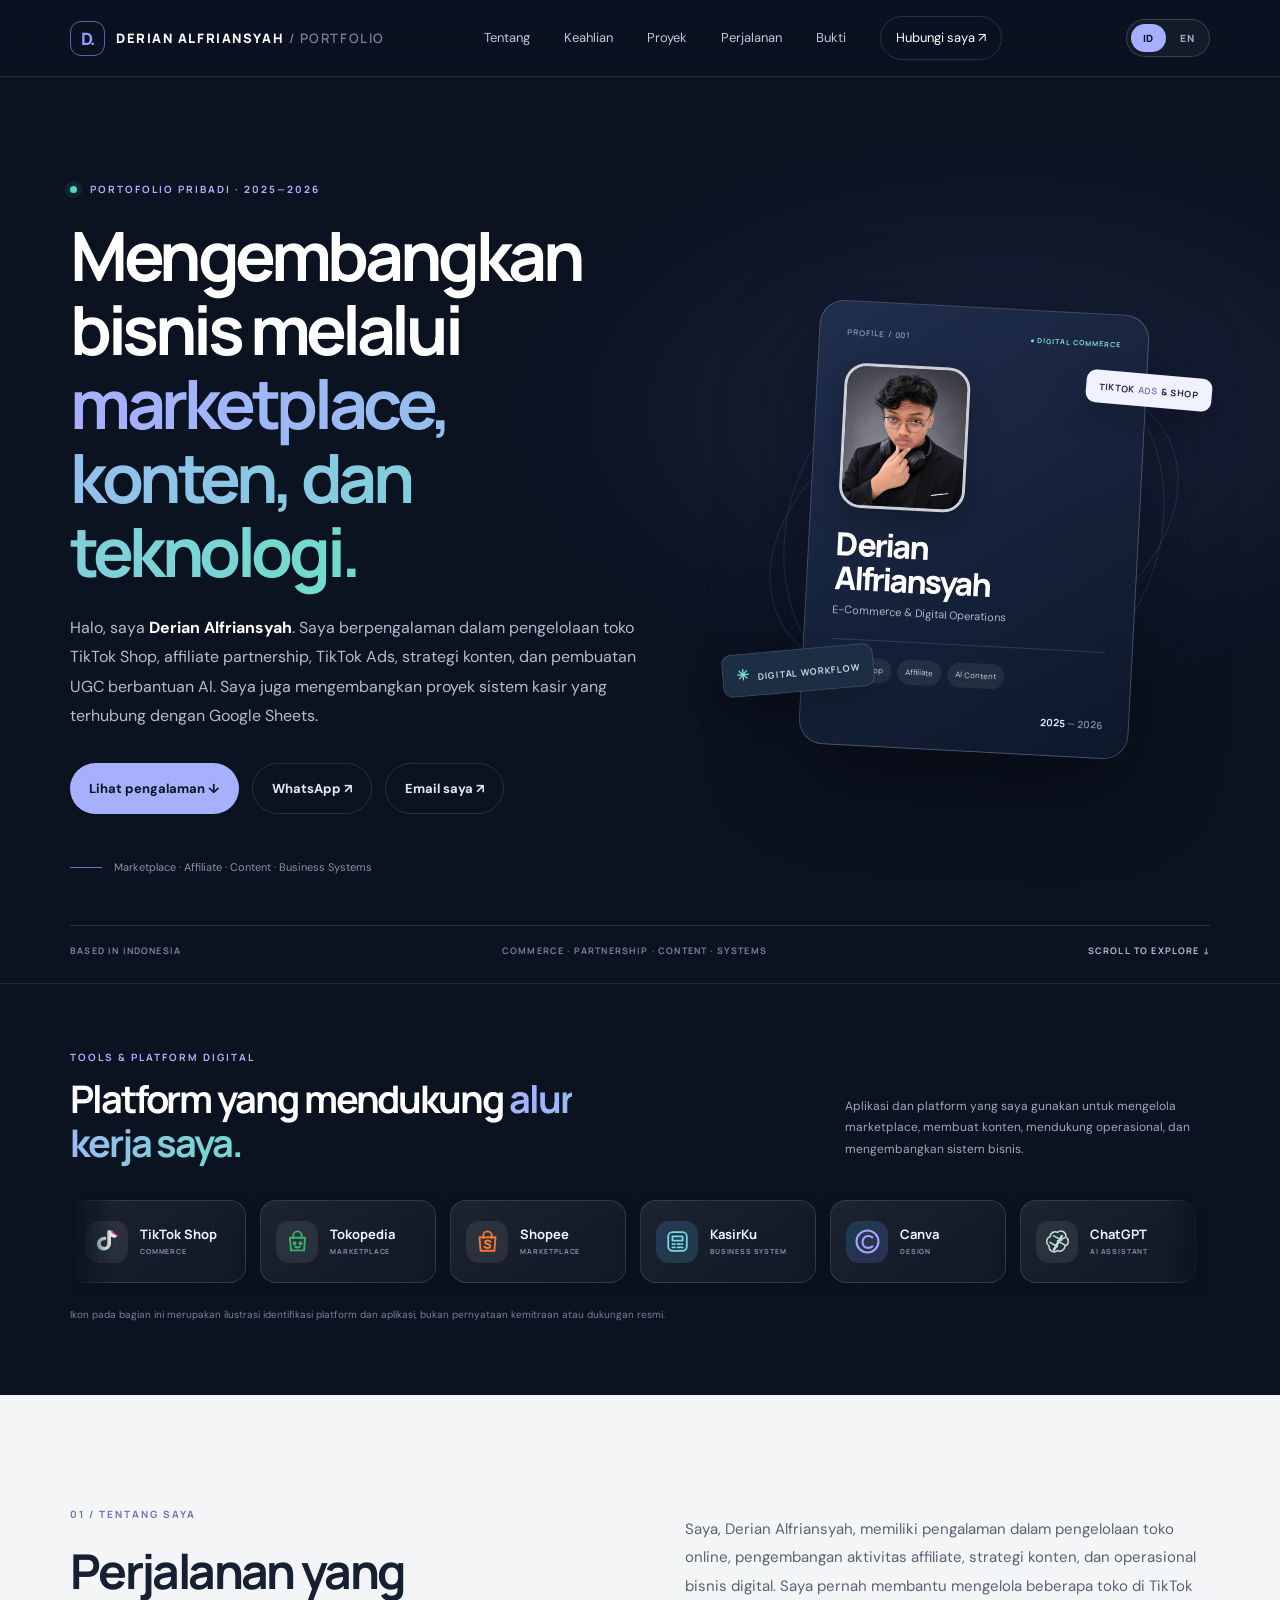
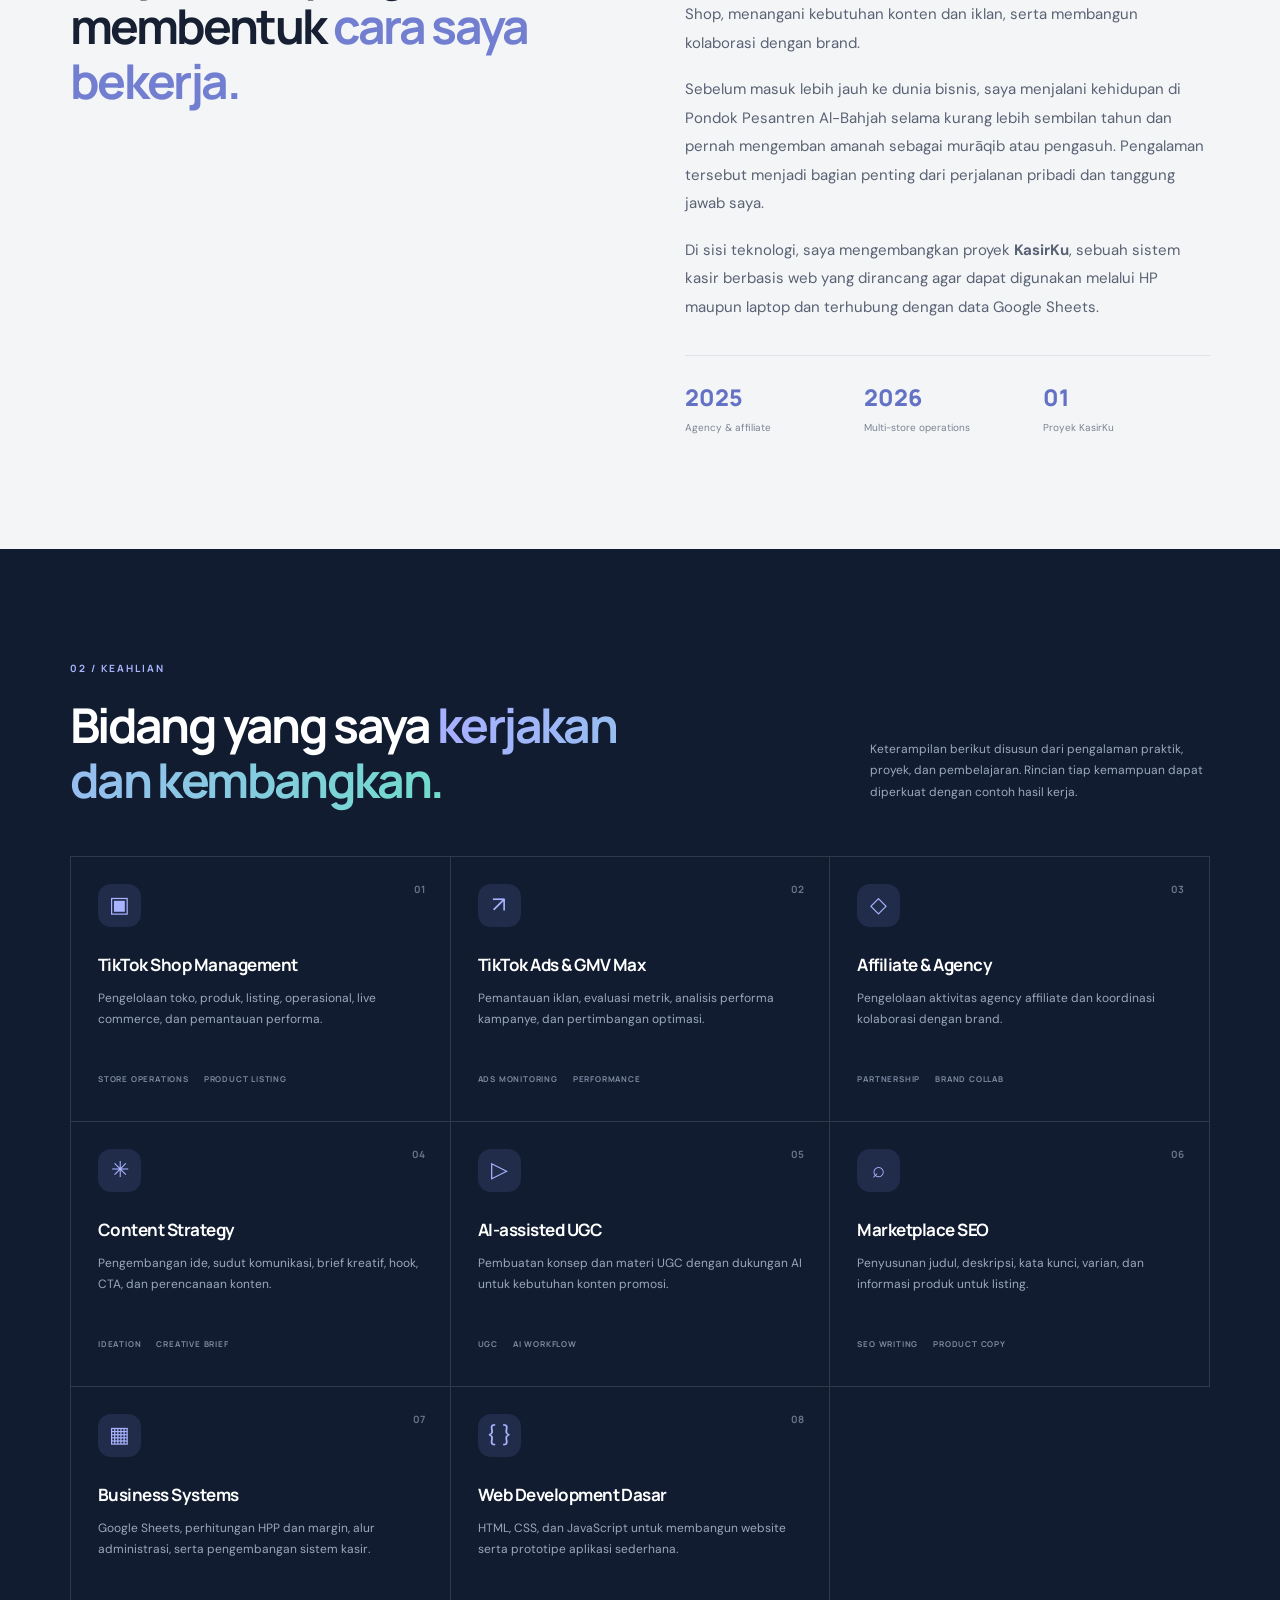
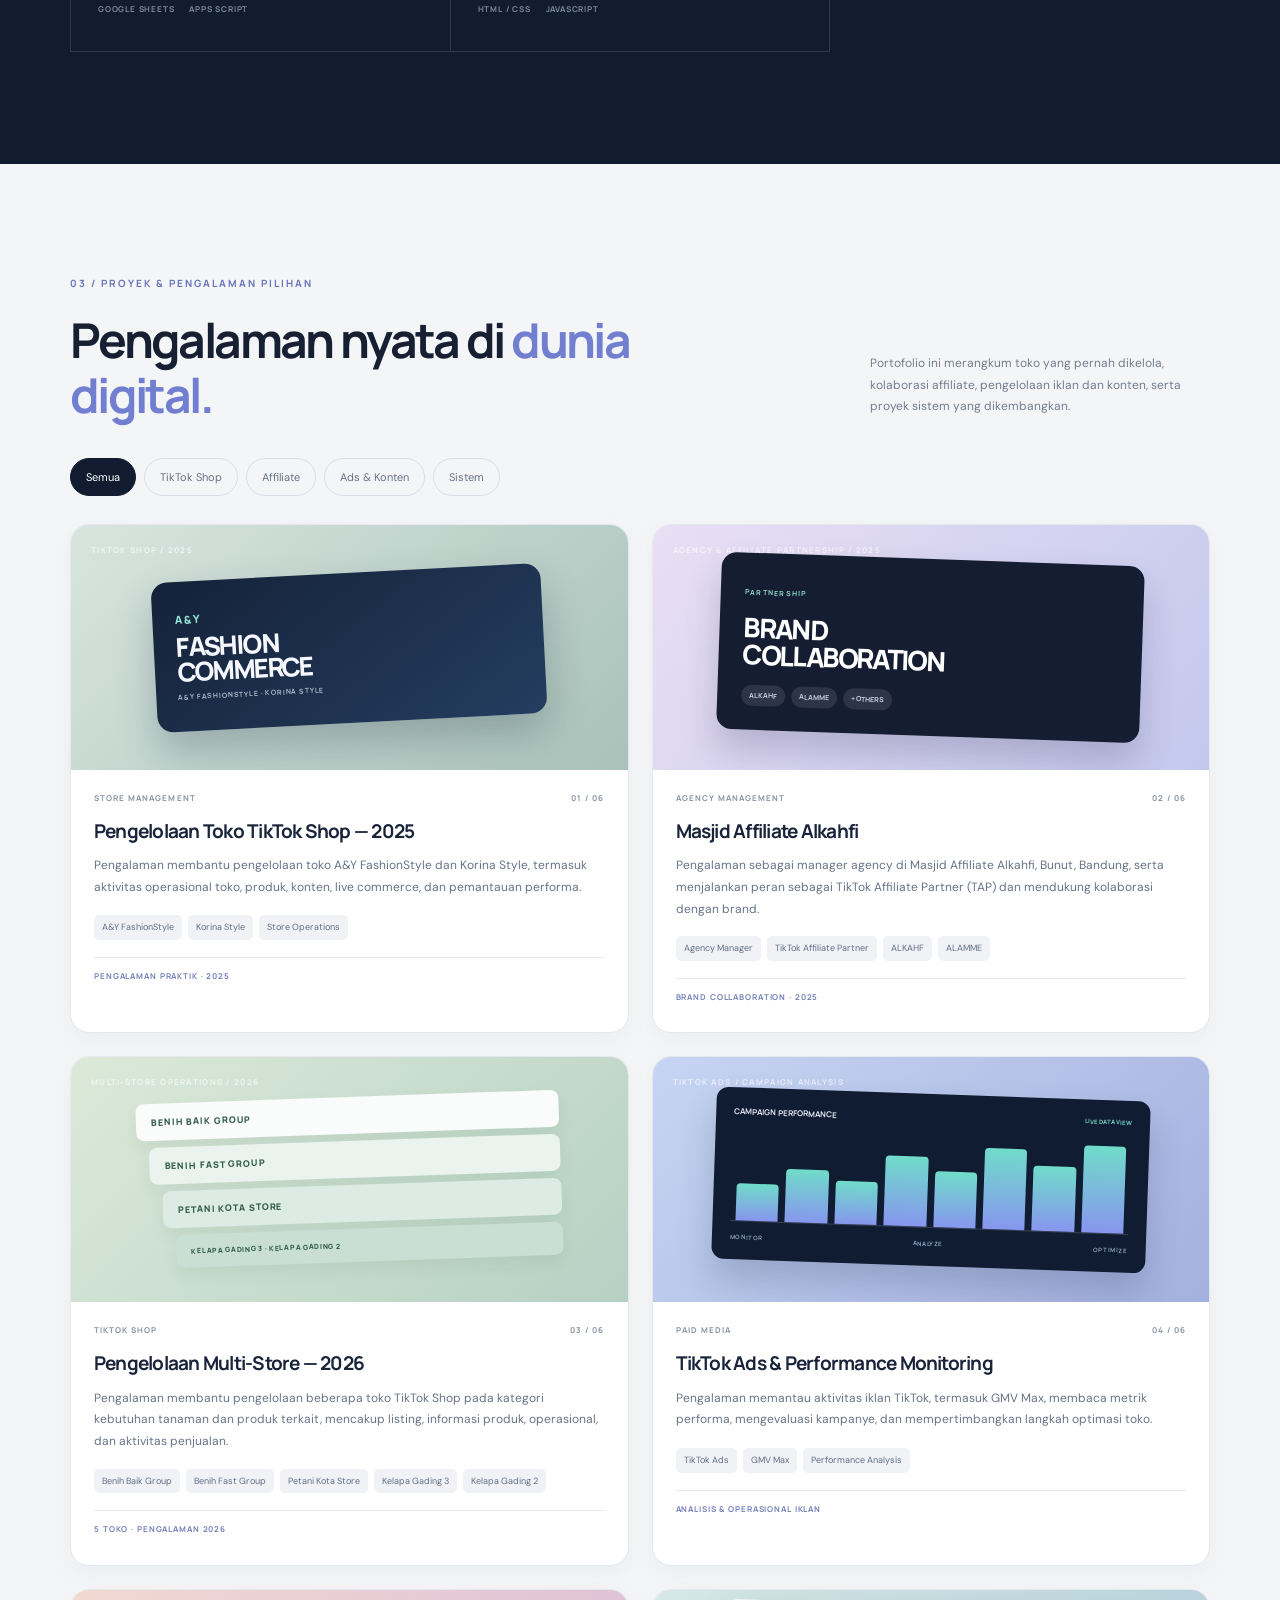
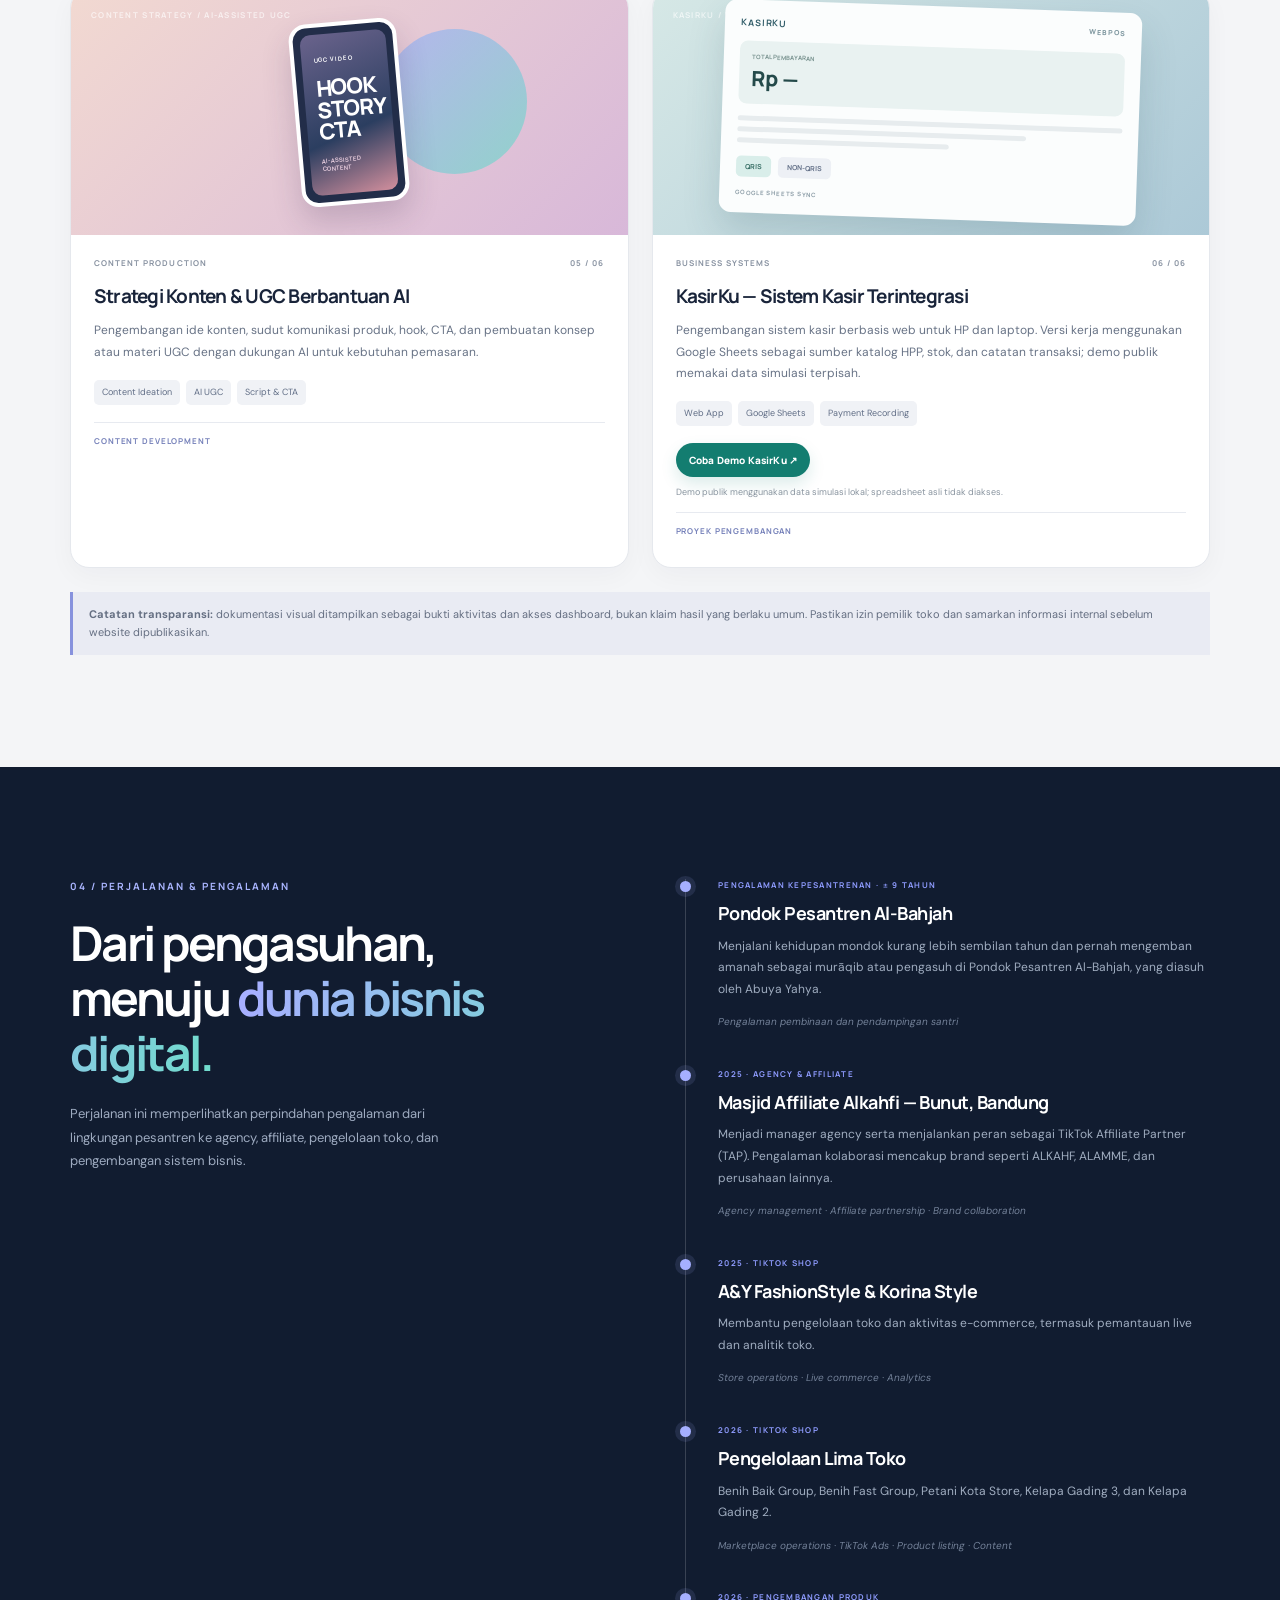
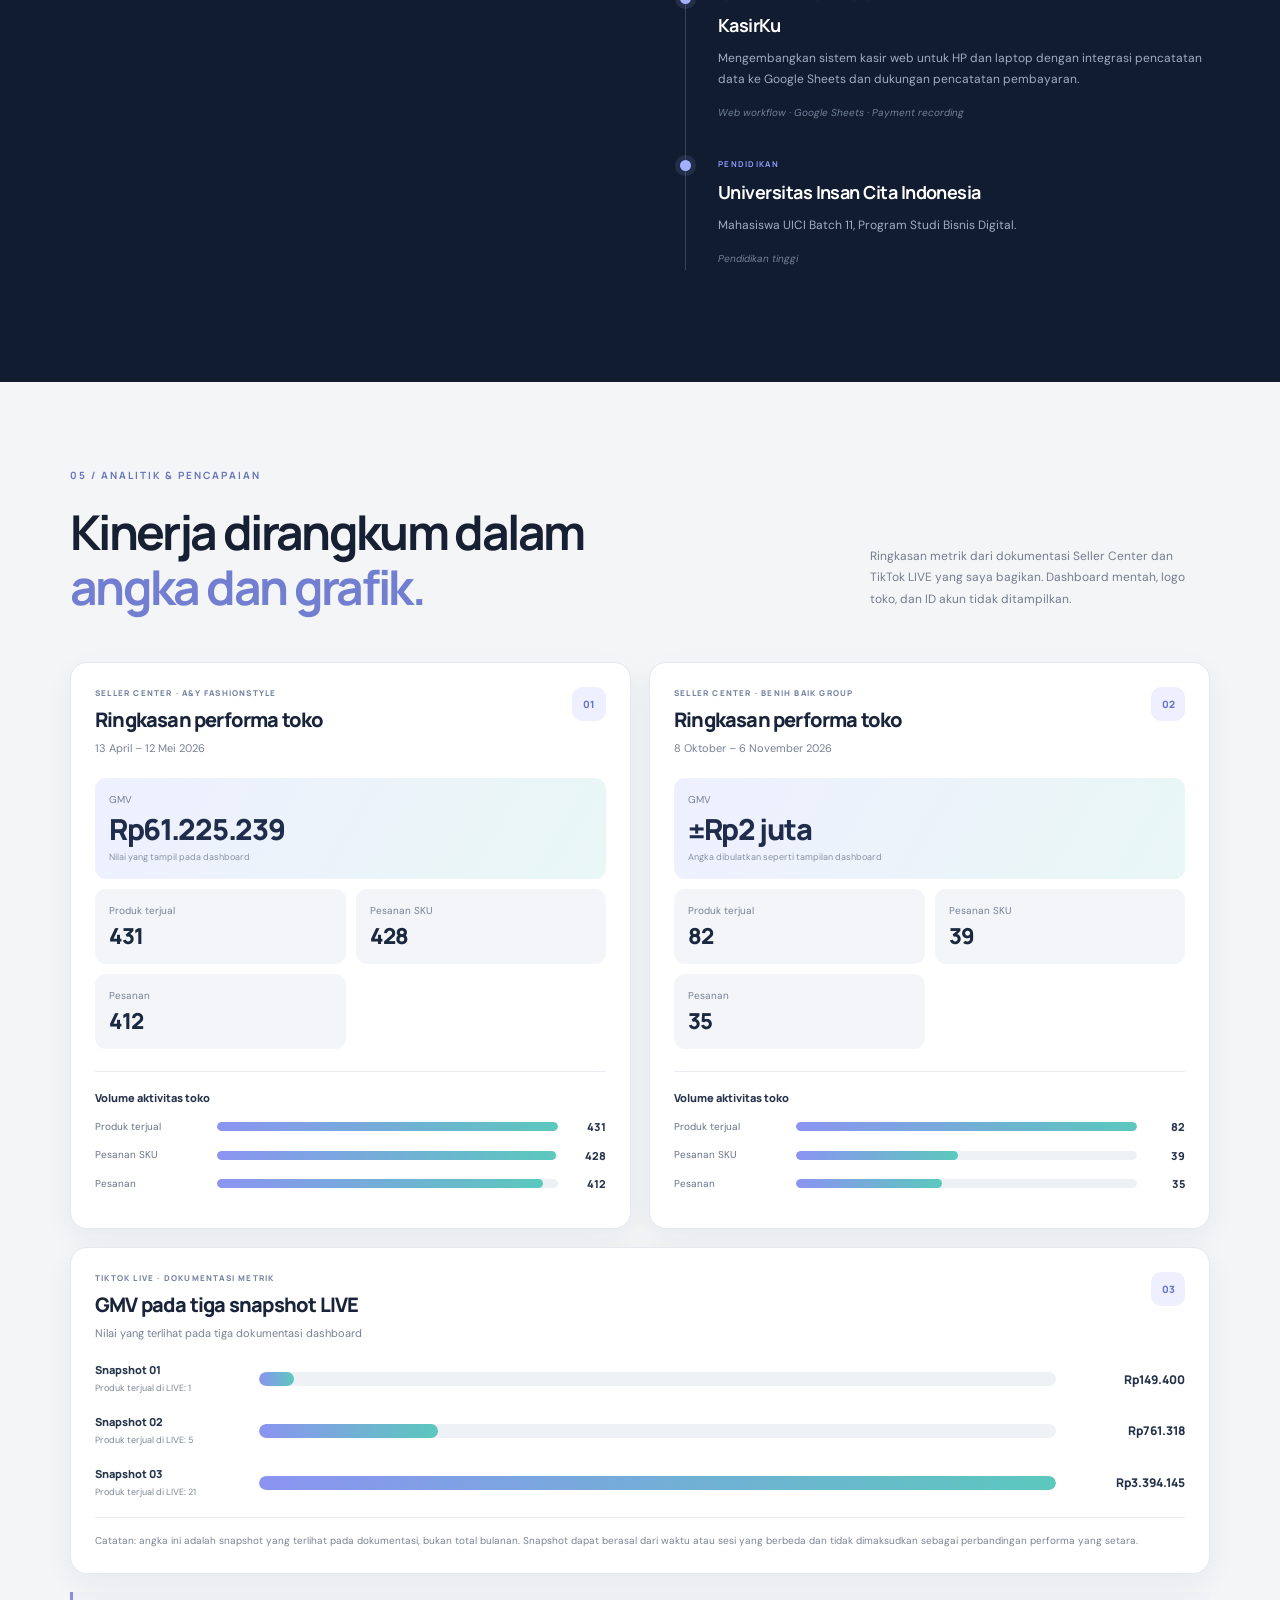
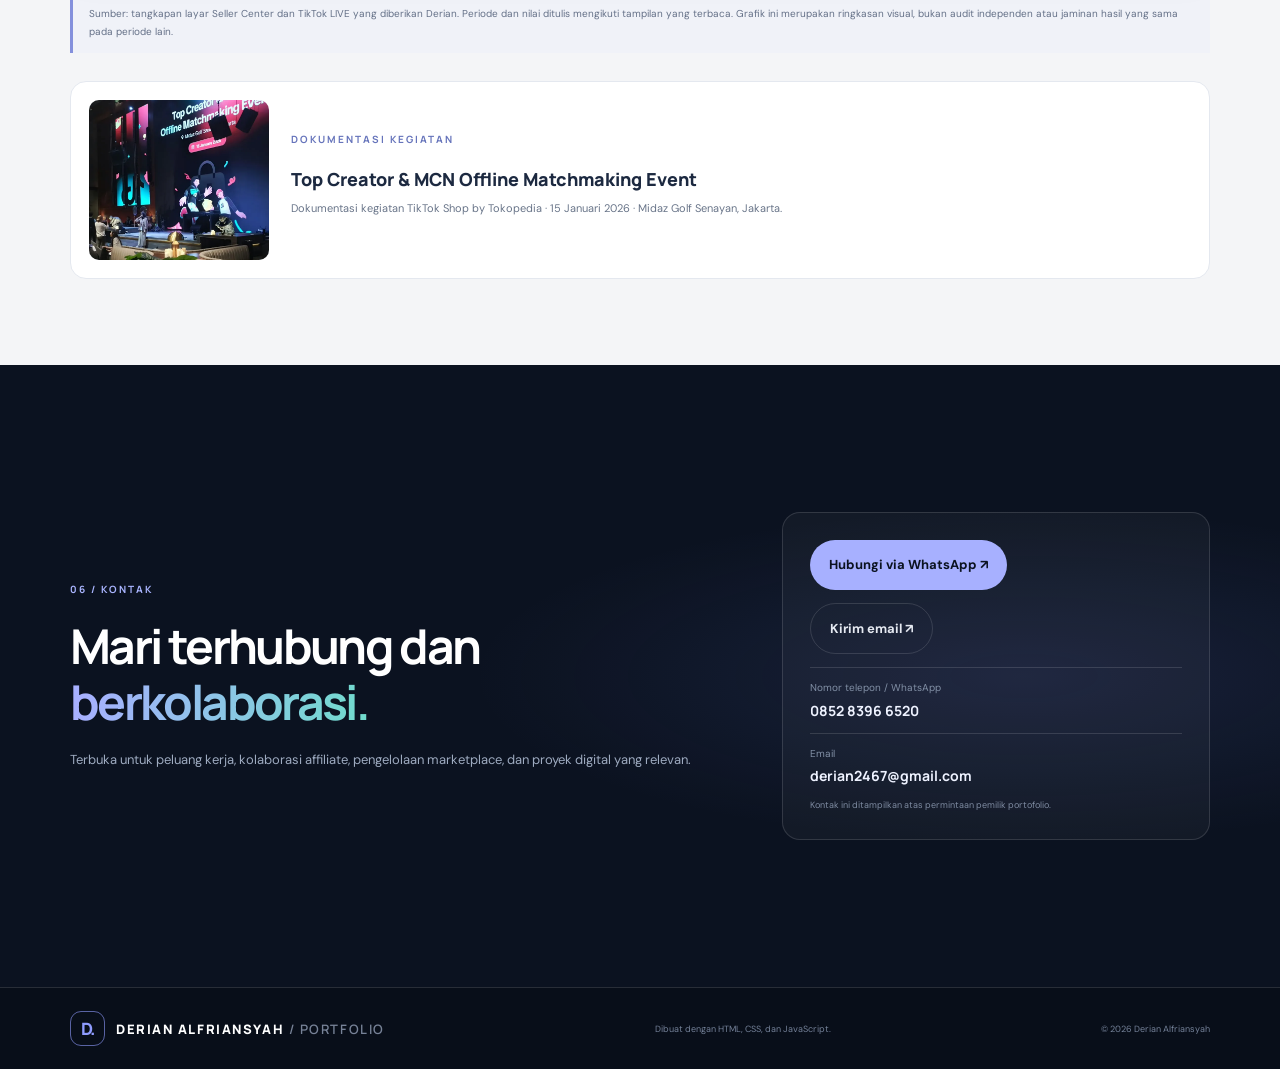
==== commit 95f14d4e: "Add files via upload" ====
--- a/index.html
+++ b/index.html
@@ -1,129 +1,258 @@
-<!doctype html>
+<!DOCTYPE html>
+
 <html lang="id">
 <head>
-  <meta charset="utf-8">
-  <meta name="viewport" content="width=device-width, initial-scale=1">
-  <meta name="theme-color" content="#102536">
-  <meta name="description" content="KasirKu — demo portofolio sistem kasir Derian Alfriansyah. Simulasi katalog HPP, harga online dan offline bertingkat, stok, transaksi, riwayat, dan analisis penjualan.">
-  <title>KasirKu — Portfolio Demo</title>
-  <link rel="manifest" href="manifest.webmanifest">
-  <link rel="icon" href="assets/kasirku-icon.svg" type="image/svg+xml">
-  <link rel="stylesheet" href="app.css">
+<meta charset="utf-8"/>
+<meta content="width=device-width, initial-scale=1" name="viewport"/>
+<meta content="#0b1220" name="theme-color"/>
+<meta content="Portofolio Derian Alfriansyah — pengelolaan TikTok Shop, affiliate partnership, TikTok Ads, AI-assisted UGC, dan pengembangan sistem bisnis." name="description"/>
+<title>Derian Alfriansyah — E-Commerce &amp; Digital Portfolio</title>
+<link href="https://fonts.googleapis.com" rel="preconnect"/>
+<link crossorigin="" href="https://fonts.gstatic.com" rel="preconnect"/>
+<link href="https://fonts.googleapis.com/css2?family=DM+Sans:wght@400;500;600;700&amp;family=Manrope:wght@400;500;600;700;800&amp;display=swap" rel="stylesheet"/>
+<link href="style.css" rel="stylesheet"/>
+<script defer="" src="script.js"></script>
 </head>
 <body>
-  <div class="app-shell">
-    <aside class="sidebar" id="sidebar">
-      <a class="brand" href="#kasir" aria-label="KasirKu beranda">
-        <span class="brand-icon">K</span>
-        <span class="brand-copy"><b>KasirKu</b><small>POINT OF SALE SYSTEM</small></span>
-      </a>
-      <div class="workspace-card">
-        <span class="workspace-avatar">KD</span>
-        <span class="workspace-copy"><b>KasirKu Demo</b><small>Data contoh / sandbox</small></span>
-        <span class="workspace-chevron">⌄</span>
+<a class="skip-link" data-i18n="skip" href="#main">Lewati ke konten</a>
+<header class="site-header">
+<div class="container nav-wrap">
+<a aria-label="Derian Alfriansyah, ke halaman utama" class="brand" href="#home"><span class="brand-mark">D.</span><span>DERIAN ALFRIANSYAH<span class="brand-muted"> / PORTFOLIO</span></span></a>
+<button aria-controls="site-nav" aria-expanded="false" aria-label="Buka navigasi" class="menu-toggle" data-label-close-en="Close navigation" data-label-close-id="Tutup navigasi" data-label-open-en="Open navigation" data-label-open-id="Buka navigasi" type="button"><span></span><span></span></button>
+<nav aria-label="Navigasi utama" class="site-nav" id="site-nav">
+<a data-i18n="nav_about" href="#about">Tentang</a>
+<a data-i18n="nav_skills" href="#skills">Keahlian</a>
+<a data-i18n="nav_projects" href="#projects">Proyek</a>
+<a data-i18n="nav_journey" href="#experience">Perjalanan</a>
+<a data-i18n="nav_evidence" href="#evidence">Bukti</a>
+<a class="nav-contact" data-i18n="nav_contact" href="https://wa.me/6285283966520" target="_blank" rel="noopener noreferrer" aria-label="Hubungi Derian melalui WhatsApp">Hubungi saya <span aria-hidden="true">↗</span></a>
+</nav><div aria-label="Pilih bahasa" class="language-switch" role="group"><button aria-pressed="true" class="language-button active" data-lang="id" type="button">ID</button><button aria-pressed="false" class="language-button" data-lang="en" type="button">EN</button></div>
+</div>
+</header>
+<main id="main">
+<section class="hero section" id="home">
+<div class="container hero-grid">
+<div class="hero-copy">
+<p class="eyebrow" data-i18n-html="hero_eyebrow"><span class="status-dot"></span> PORTOFOLIO PRIBADI · 2025—2026</p>
+<h1 data-i18n-html="hero_title">Mengembangkan bisnis melalui <span class="gradient-text">marketplace, konten, dan teknologi.</span></h1>
+<p class="hero-lead" data-i18n-html="hero_lead">Halo, saya <strong>Derian Alfriansyah</strong>. Saya berpengalaman dalam pengelolaan toko TikTok Shop, affiliate partnership, TikTok Ads, strategi konten, dan pembuatan UGC berbantuan AI. Saya juga mengembangkan proyek sistem kasir yang terhubung dengan Google Sheets.</p>
+<div class="hero-actions">
+<a class="button button-primary" data-i18n="hero_button_projects" href="#projects">Lihat pengalaman <span aria-hidden="true">↓</span></a>
+<a class="button button-ghost" data-i18n="hero_button_contact" href="https://wa.me/6285283966520" target="_blank" rel="noopener noreferrer">Hubungi via WhatsApp <span aria-hidden="true">↗</span></a>
+<a class="button button-ghost" data-i18n="hero_button_email" href="mailto:derian2467@gmail.com">Email saya <span aria-hidden="true">↗</span></a>
+</div>
+<div class="hero-note"><span class="note-line"></span><span data-i18n="hero_note">Marketplace · Affiliate · Content · Business Systems</span></div>
+</div>
+<div aria-label="Panel identitas portofolio" class="hero-visual">
+<div class="visual-orbit orbit-one"></div><div class="visual-orbit orbit-two"></div>
+<div class="visual-card">
+<div class="visual-card-top"><span data-i18n="profile_label">PROFILE / 001</span><span class="visual-live" data-i18n="profile_status">● DIGITAL COMMERCE</span></div>
+<img alt="Foto profil Derian Alfriansyah" class="profile-photo" fetchpriority="high" loading="eager" src="assets/derian-profile.webp"/>
+<p class="visual-name">Derian<br/>Alfriansyah</p>
+<p class="visual-role" data-i18n="profile_role">E-Commerce &amp; Digital Operations</p>
+<div class="visual-divider"></div>
+<div class="visual-tags"><span>TikTok Shop</span><span>Affiliate</span><span>AI Content</span></div>
+<div class="visual-index">2025 <span>— 2026</span></div>
+</div>
+<div class="floating-chip chip-top">TIKTOK <b>ADS</b> &amp; SHOP</div>
+<div class="floating-chip chip-bottom"><span class="chip-star">✳</span> DIGITAL WORKFLOW</div>
+</div>
+</div>
+<div class="container hero-bottom"><span data-i18n="hero_location">BASED IN INDONESIA</span><span data-i18n="hero_bottom_topics">COMMERCE · PARTNERSHIP · CONTENT · SYSTEMS</span><a data-i18n="hero_scroll" href="#about">SCROLL TO EXPLORE ↓</a></div>
+</section>
+<section class="tools-section" id="tools" aria-labelledby="tools-title">
+  <div class="container">
+    <div class="tools-heading">
+      <div>
+        <p class="eyebrow" data-i18n="tools_eyebrow">TOOLS &amp; PLATFORM DIGITAL</p>
+        <h2 id="tools-title" data-i18n-html="tools_title">Platform yang mendukung <span class="gradient-text">alur kerja saya.</span></h2>
       </div>
-      <nav class="side-nav" aria-label="Navigasi aplikasi">
-        <button class="nav-item active" type="button" data-view="kasir"><span class="nav-symbol">▦</span>Kasir</button>
-        <button class="nav-item" type="button" data-view="stok"><span class="nav-symbol">▤</span>Stok &amp; harga</button>
-        <button class="nav-item" type="button" data-view="riwayat"><span class="nav-symbol">↻</span>Riwayat transaksi</button>
-        <button class="nav-item" type="button" data-view="analisis"><span class="nav-symbol">⌁</span>Analisis penjualan</button>
-      </nav>
-      <div class="sidebar-spacer"></div>
-      <div class="sidebar-note"><b><span class="demo-dot"></span> MODE DEMO</b><p>Seluruh data disimpan di browser ini. Tidak mengakses spreadsheet atau data toko asli.</p></div>
-      <a class="back-link" href="../" target="_self">← Kembali ke portofolio</a>
-    </aside>
-
-    <main class="main-area">
-      <header class="topbar">
-        <button class="mobile-menu" id="mobile-menu" type="button" aria-label="Buka navigasi">☰</button>
-        <div class="breadcrumb"><span>Workspace</span><span class="crumb-sep">/</span><b id="crumb-title">Kasir</b></div>
-        <div class="topbar-right"><span class="demo-pill"><i></i> DATA SIMULASI</span><span class="date-label" id="today-label"></span><span class="user-avatar" title="Demo Derian">D</span></div>
-      </header>
-
-      <div class="demo-banner" role="note">
-        <span class="banner-icon">ⓘ</span>
-        <div><b>Ini adalah demo portofolio, bukan sistem produksi.</b><span>Produk, SKU, HPP, harga, stok, dan transaksi yang terlihat adalah data contoh. Transaksi tidak mengubah Google Sheets dan QRIS tidak memproses pembayaran.</span></div>
-        <button type="button" id="dismiss-banner" aria-label="Tutup pemberitahuan">×</button>
+      <p class="tools-intro" data-i18n="tools_intro">Aplikasi dan platform yang saya gunakan untuk mengelola marketplace, membuat konten, mendukung operasional, dan mengembangkan sistem bisnis.</p>
+    </div>
+    <div class="tools-marquee" aria-label="Platform dan aplikasi yang digunakan">
+      <div class="tools-track">
+        <div class="tools-group">
+          <article class="tool-card" role="listitem">
+            <span class="tool-mark mark-tiktok" aria-hidden="true"><svg viewBox="0 0 32 32"><path class="tiktok-shadow-cyan" d="M18.3 4.1v14.2a6.1 6.1 0 1 1-5.5-6.1"/><path class="tiktok-shadow-pink" d="M19.8 5.1c.7 2.3 2.2 3.9 5.1 4.7"/><path class="tiktok-main" d="M18.3 4.1v14.2a6.1 6.1 0 1 1-5.5-6.1M18.5 4.5c.7 2.7 2.4 4.6 5.5 5.2"/></svg></span>
+            <span class="tool-name">TikTok Shop</span><span class="tool-type">COMMERCE</span>
+          </article>
+          <article class="tool-card" role="listitem">
+            <span class="tool-mark mark-tokopedia" aria-hidden="true"><svg viewBox="0 0 32 32"><path d="M7 11.5h18l-1.3 15H8.3L7 11.5Z"/><path d="M11 12V9a5 5 0 0 1 10 0v3"/><circle cx="12.5" cy="18" r="1.25"/><circle cx="19.5" cy="18" r="1.25"/><path d="M13 22c1.8 1.4 4.2 1.4 6 0"/></svg></span>
+            <span class="tool-name">Tokopedia</span><span class="tool-type">MARKETPLACE</span>
+          </article>
+          <article class="tool-card" role="listitem">
+            <span class="tool-mark mark-shopee" aria-hidden="true"><svg viewBox="0 0 32 32"><path d="M6.5 11h19l-1.3 16H7.8L6.5 11Z"/><path d="M11 12V9a5 5 0 0 1 10 0v3"/><path d="M19.8 16.4c-.8-1.1-2-1.6-3.7-1.6-1.8 0-3 .8-3 2s1 1.7 3 2.2 3.2 1 3.2 2.4-1.2 2.3-3.3 2.3c-1.6 0-2.9-.6-3.8-1.7"/></svg></span>
+            <span class="tool-name">Shopee</span><span class="tool-type">MARKETPLACE</span>
+          </article>
+          <article class="tool-card" role="listitem">
+            <span class="tool-mark mark-kasirku" aria-hidden="true"><svg viewBox="0 0 32 32"><rect x="5" y="5" width="22" height="22" rx="5"/><path d="M10 10h12v5H10zM10 19h3m3 0h3m3 0h-1M10 23h3m3 0h6"/></svg></span>
+            <span class="tool-name">KasirKu</span><span class="tool-type">BUSINESS SYSTEM</span>
+          </article>
+          <article class="tool-card" role="listitem">
+            <span class="tool-mark mark-canva" aria-hidden="true"><svg viewBox="0 0 32 32"><circle cx="16" cy="16" r="13"/><path d="M21.7 11.1c-1.2-1.1-2.7-1.6-4.5-1.6-4.3 0-7.1 3.1-7.1 7.1s2.6 7 6.8 7c1.9 0 3.5-.6 4.8-1.8"/></svg></span>
+            <span class="tool-name">Canva</span><span class="tool-type">DESIGN</span>
+          </article>
+          <article class="tool-card" role="listitem">
+            <span class="tool-mark mark-chatgpt" aria-hidden="true"><svg viewBox="0 0 32 32"><path d="M16 5.2a6 6 0 0 1 10 4.5v1.1a6 6 0 0 1-1.2 10.7 6 6 0 0 1-8.8 5.2 6 6 0 0 1-10-4.5v-1.1A6 6 0 0 1 7.2 10.4 6 6 0 0 1 16 5.2Z"/><path d="m11.1 9 9.8 5.7M7 17l9 5.2m5.9-12.8-9.8 17M25 11l-9 5.2m9 4.2-9-5.2M11 26l9.8-17"/></svg></span>
+            <span class="tool-name">ChatGPT</span><span class="tool-type">AI ASSISTANT</span>
+          </article>
+          <article class="tool-card" role="listitem">
+            <span class="tool-mark mark-capcut" aria-hidden="true"><svg viewBox="0 0 32 32"><path d="M5 9h8l14 14h-8L5 9Zm0 14h8L27 9h-8L5 23Z"/></svg></span>
+            <span class="tool-name">CapCut</span><span class="tool-type">VIDEO EDITING</span>
+          </article>
+        </div>
+        <div class="tools-group" aria-hidden="true">
+          <article class="tool-card"><span class="tool-mark mark-tiktok"><svg viewBox="0 0 32 32"><path class="tiktok-shadow-cyan" d="M18.3 4.1v14.2a6.1 6.1 0 1 1-5.5-6.1"/><path class="tiktok-shadow-pink" d="M19.8 5.1c.7 2.3 2.2 3.9 5.1 4.7"/><path class="tiktok-main" d="M18.3 4.1v14.2a6.1 6.1 0 1 1-5.5-6.1M18.5 4.5c.7 2.7 2.4 4.6 5.5 5.2"/></svg></span><span class="tool-name">TikTok Shop</span><span class="tool-type">COMMERCE</span></article>
+          <article class="tool-card"><span class="tool-mark mark-tokopedia"><svg viewBox="0 0 32 32"><path d="M7 11.5h18l-1.3 15H8.3L7 11.5Z"/><path d="M11 12V9a5 5 0 0 1 10 0v3"/><circle cx="12.5" cy="18" r="1.25"/><circle cx="19.5" cy="18" r="1.25"/><path d="M13 22c1.8 1.4 4.2 1.4 6 0"/></svg></span><span class="tool-name">Tokopedia</span><span class="tool-type">MARKETPLACE</span></article>
+          <article class="tool-card"><span class="tool-mark mark-shopee"><svg viewBox="0 0 32 32"><path d="M6.5 11h19l-1.3 16H7.8L6.5 11Z"/><path d="M11 12V9a5 5 0 0 1 10 0v3"/><path d="M19.8 16.4c-.8-1.1-2-1.6-3.7-1.6-1.8 0-3 .8-3 2s1 1.7 3 2.2 3.2 1 3.2 2.4-1.2 2.3-3.3 2.3c-1.6 0-2.9-.6-3.8-1.7"/></svg></span><span class="tool-name">Shopee</span><span class="tool-type">MARKETPLACE</span></article>
+          <article class="tool-card"><span class="tool-mark mark-kasirku"><svg viewBox="0 0 32 32"><rect x="5" y="5" width="22" height="22" rx="5"/><path d="M10 10h12v5H10zM10 19h3m3 0h3m3 0h-1M10 23h3m3 0h6"/></svg></span><span class="tool-name">KasirKu</span><span class="tool-type">BUSINESS SYSTEM</span></article>
+          <article class="tool-card"><span class="tool-mark mark-canva"><svg viewBox="0 0 32 32"><circle cx="16" cy="16" r="13"/><path d="M21.7 11.1c-1.2-1.1-2.7-1.6-4.5-1.6-4.3 0-7.1 3.1-7.1 7.1s2.6 7 6.8 7c1.9 0 3.5-.6 4.8-1.8"/></svg></span><span class="tool-name">Canva</span><span class="tool-type">DESIGN</span></article>
+          <article class="tool-card"><span class="tool-mark mark-chatgpt"><svg viewBox="0 0 32 32"><path d="M16 5.2a6 6 0 0 1 10 4.5v1.1a6 6 0 0 1-1.2 10.7 6 6 0 0 1-8.8 5.2 6 6 0 0 1-10-4.5v-1.1A6 6 0 0 1 7.2 10.4 6 6 0 0 1 16 5.2Z"/><path d="m11.1 9 9.8 5.7M7 17l9 5.2m5.9-12.8-9.8 17M25 11l-9 5.2m9 4.2-9-5.2M11 26l9.8-17"/></svg></span><span class="tool-name">ChatGPT</span><span class="tool-type">AI ASSISTANT</span></article>
+          <article class="tool-card"><span class="tool-mark mark-capcut"><svg viewBox="0 0 32 32"><path d="M5 9h8l14 14h-8L5 9Zm0 14h8L27 9h-8L5 23Z"/></svg></span><span class="tool-name">CapCut</span><span class="tool-type">VIDEO EDITING</span></article>
+        </div>
       </div>
-
-      <section class="view active" id="view-kasir">
-        <div class="page-heading"><div><p class="eyebrow">POINT OF SALE / 01</p><h1>Kasir <span>penjualan</span></h1><p class="subheading">Pilih mode harga, masukkan produk ke keranjang, lalu simulasikan transaksi.</p></div><div class="shift-tag"><span class="live-dot"></span> Sesi demo aktif</div></div>
-        <div class="summary-grid">
-          <article class="summary-card"><span class="summary-icon teal">Rp</span><div><small>Omzet hari ini</small><strong id="today-revenue">Rp0</strong><em>Transaksi contoh &amp; simulasi</em></div></article>
-          <article class="summary-card"><span class="summary-icon blue">▤</span><div><small>Transaksi hari ini</small><strong id="today-count">0</strong><em>Tersimpan di browser ini</em></div></article>
-          <article class="summary-card"><span class="summary-icon amber">▣</span><div><small>Produk katalog</small><strong id="product-count">0</strong><em>Sinkronisasi sumber demo</em></div></article>
-          <article class="summary-card"><span class="summary-icon violet">↗</span><div><small>Laba kotor hari ini</small><strong id="today-profit">Rp0</strong><em>Harga jual dikurangi HPP contoh</em></div></article>
-        </div>
-
-        <div class="pos-layout">
-          <section class="panel catalog-panel">
-            <div class="panel-heading"><div><p class="eyebrow">CATALOG</p><h2>Pilih barang</h2><p>Harga mengikuti mode yang dipilih.</p></div><span class="count-pill" id="catalog-count">0 produk</span></div>
-            <div class="catalog-controls">
-              <label class="search-box"><span>⌕</span><input id="product-search" type="search" placeholder="Cari nama produk atau SKU…" autocomplete="off"><kbd>Ctrl K</kbd></label>
-              <label class="select-field"><span>Mode harga</span><select id="price-mode"><option value="online">Harga online</option><option value="offline1">Offline · 1 pcs</option><option value="offline10">Offline · 10 pcs</option><option value="offline20">Offline · 20+ pcs</option></select></label>
-            </div>
-            <div class="source-hint"><span class="hint-dot"></span> Sumber simulasi: HPP Online/Offline Benih Baik &amp; HPP Rempah · angka bukan harga aktual</div>
-            <div class="product-grid" id="product-grid" aria-live="polite"></div>
-            <div class="empty-state hidden" id="product-empty">Produk tidak ditemukan atau harga untuk mode ini belum tersedia.</div>
-          </section>
-
-          <aside class="panel order-panel">
-            <div class="order-head"><div><p class="eyebrow">CURRENT ORDER</p><h2>Keranjang transaksi</h2></div><button class="text-button" id="clear-cart" type="button">Kosongkan</button></div>
-            <div class="order-meta"><span id="order-number">#KSR-DEMO</span><span class="pending-tag"><i></i> Belum dibayar</span></div>
-            <div class="field"><label for="customer-name">Nama pelanggan <span>Opsional</span></label><input class="text-input" id="customer-name" placeholder="Pelanggan umum"></div>
-            <div class="cart-list" id="cart-list"><div class="cart-empty"><span>＋</span><b>Keranjang masih kosong</b><small>Pilih produk untuk memulai transaksi.</small></div></div>
-            <div class="order-calculation">
-              <div class="calc-row"><span>Total item</span><b id="total-qty">0 pcs</b></div>
-              <div class="calc-row total-row"><span>Total pembayaran</span><strong id="order-total">Rp0</strong></div>
-            </div>
-            <div class="payment-block">
-              <label class="field-label" for="payment-method">Metode pembayaran</label>
-              <select class="text-input" id="payment-method"><option value="Tunai">Tunai</option><option value="QRIS">QRIS (pencatatan demo)</option></select>
-              <div id="cash-fields"><label class="field-label" for="cash-received">Uang diterima (Rp)</label><input class="text-input" id="cash-received" type="number" min="0" step="1" inputmode="numeric" placeholder="Masukkan nominal"><div class="change-row"><span>Kembalian</span><b id="change-due">Rp0</b></div></div>
-              <div class="payment-note" id="payment-note">Tunai: masukkan nominal yang diterima untuk menghitung kembalian.</div>
-            </div>
-            <button class="checkout-button" id="checkout-button" type="button" disabled><span>Selesaikan transaksi</span><b id="checkout-total">Rp0 →</b></button>
-            <p class="order-footnote">Simulasi checkout. Tidak ada uang atau pembayaran sungguhan yang diproses.</p>
-          </aside>
-        </div>
-      </section>
-
-      <section class="view" id="view-stok">
-        <div class="page-heading"><div><p class="eyebrow">INVENTORY &amp; ACTIVE PRICES / 02</p><h1>Stok <span>&amp; harga</span></h1><p class="subheading">Kelola stok dan nilai HPP/harga aktif seperti alur di KasirKu asli.</p></div><button class="primary-button" id="sync-catalog" type="button">↻ Simulasikan sinkronisasi</button></div>
-        <div class="sync-explainer"><div class="sync-icon">↕</div><div><b>Alur sinkronisasi katalog HPP</b><p>Demo meniru aturan aplikasi asli: nilai harga yang sudah diisi secara manual dipertahankan; sinkronisasi hanya mengisi nilai yang masih kosong. Spreadsheet asli tidak diakses.</p></div></div>
-        <div class="panel table-panel"><div class="panel-heading"><div><h2>Daftar stok &amp; harga aktif</h2><p id="stock-count-label">0 produk terdaftar.</p></div><input class="text-input table-search" id="stock-search" placeholder="Cari nama produk / SKU…"></div>
-          <div class="table-scroll"><table><thead><tr><th>Produk / SKU</th><th>Sumber</th><th>HPP</th><th>Harga online</th><th>Offline 1 pcs</th><th>Offline 10 pcs</th><th>Offline 20+ pcs</th><th>Stok</th><th>Aksi</th></tr></thead><tbody id="stock-body"></tbody></table></div>
-          <div class="table-note">Edit HPP dan harga aktif di aplikasi demo ini. Untuk menambah stok, gunakan tombol <b>Atur</b>. Perubahan hanya tersimpan pada browser yang digunakan.</div>
-        </div>
-      </section>
-
-      <section class="view" id="view-riwayat">
-        <div class="page-heading"><div><p class="eyebrow">TRANSACTION RECORDS / 03</p><h1>Riwayat <span>transaksi</span></h1><p class="subheading">Rincian transaksi contoh dan simulasi yang tersimpan di browser ini.</p></div><span class="count-pill" id="history-count">0 transaksi</span></div>
-        <div class="summary-grid compact-summary"><article class="summary-card"><span class="summary-icon teal">Rp</span><div><small>Total omzet</small><strong id="history-revenue">Rp0</strong><em>Seluruh transaksi demo</em></div></article><article class="summary-card"><span class="summary-icon blue">▤</span><div><small>Jumlah transaksi</small><strong id="history-orders">0</strong><em>Catatan tersimpan lokal</em></div></article><article class="summary-card"><span class="summary-icon violet">↗</span><div><small>Total laba kotor</small><strong id="history-profit">Rp0</strong><em>Berdasarkan HPP contoh</em></div></article></div>
-        <div class="panel table-panel"><div class="panel-heading"><div><h2>Semua transaksi</h2><p>Buka kembali detail transaksi dan struk demo.</p></div><input class="text-input table-search" id="history-search" placeholder="Cari ID / pelanggan…"></div><div class="table-scroll"><table><thead><tr><th>ID transaksi</th><th>Tanggal &amp; waktu</th><th>Pelanggan</th><th>Metode</th><th>Total</th><th>Laba kotor</th><th></th></tr></thead><tbody id="history-body"></tbody></table></div><div class="empty-state hidden" id="history-empty">Belum ada transaksi. Buat transaksi pertama dari menu Kasir.</div></div>
-      </section>
-
-      <section class="view" id="view-analisis">
-        <div class="page-heading"><div><p class="eyebrow">SALES ANALYTICS / 04</p><h1>Analisis <span>penjualan</span></h1><p class="subheading">Ringkasan omzet, laba kotor, transaksi, produk terjual, dan produk terlaris.</p></div></div>
-        <div class="panel analytics-filter"><div class="filter-fields"><label class="select-field"><span>Rentang analisis</span><select id="analytics-period"><option value="hari_ini">Hari ini</option><option value="7_hari" selected>7 hari terakhir</option><option value="30_hari">30 hari terakhir</option><option value="tanggal">Pilih tanggal</option></select></label><label class="select-field hidden" id="analytics-date-wrap"><span>Tanggal</span><input class="text-input" type="date" id="analytics-date"></label></div><span class="period-label" id="analytics-range">Periode analisis</span></div>
-        <div class="analytics-kpis"><article class="metric-card"><span>Total omzet</span><strong id="metric-revenue">Rp0</strong><small id="metric-revenue-compare">Dibanding periode sebelumnya</small></article><article class="metric-card"><span>Laba kotor</span><strong id="metric-profit">Rp0</strong><small id="metric-profit-compare">Dibanding periode sebelumnya</small></article><article class="metric-card"><span>Jumlah transaksi</span><strong id="metric-orders">0</strong><small id="metric-orders-compare">Dibanding periode sebelumnya</small></article><article class="metric-card"><span>Produk terjual</span><strong id="metric-qty">0</strong><small>Jumlah kuantitas barang</small></article><article class="metric-card"><span>Rata-rata transaksi</span><strong id="metric-average">Rp0</strong><small>Omzet ÷ jumlah transaksi</small></article></div>
-        <div class="analytics-layout"><section class="panel chart-panel"><div class="panel-heading"><div><h2>Grafik penjualan</h2><p>Batang menunjukkan omzet; garis menunjukkan laba kotor.</p></div><span class="chart-legend"><i class="legend-revenue"></i> Omzet <i class="legend-profit"></i> Laba</span></div><div class="chart-wrap"><canvas id="sales-chart" width="900" height="320" role="img" aria-label="Grafik omzet dan laba kotor"></canvas></div><div class="empty-chart hidden" id="chart-empty">Belum ada transaksi pada periode ini.</div></section>
-          <section class="panel top-products-panel"><div class="panel-heading"><div><h2>5 produk terlaris</h2><p>Berdasarkan kuantitas terjual.</p></div></div><div id="top-products"></div><div class="empty-chart hidden" id="top-empty">Belum ada produk terjual pada periode ini.</div></section></div>
-        <p class="analytics-note">Perhitungan demo mengikuti konsep KasirKu: omzet adalah subtotal penjualan, laba kotor dihitung dari (harga jual − HPP) × jumlah, dan perbandingan menggunakan periode sebelumnya yang setara.</p>
-      </section>
-
-      <footer class="app-footer"><span>KasirKu · Portfolio project by <b>Derian Alfriansyah</b></span><button type="button" id="reset-demo" class="reset-link">Reset data demo</button></footer>
-    </main>
-  </div>
-
-  <dialog class="modal" id="product-modal"><form method="dialog" id="product-form"><div class="modal-head"><div><p class="eyebrow">ACTIVE PRICE SETTINGS</p><h2 id="product-modal-title">Atur harga produk</h2></div><button class="icon-close" type="button" data-close="product-modal" aria-label="Tutup">×</button></div><p class="modal-product-name" id="modal-product-name"></p><input type="hidden" id="modal-product-id">
-    <div class="form-grid"><label>HPP (Rp)<input id="edit-cost" type="number" min="0" step="1"></label><label>Harga online (Rp)<input id="edit-online" type="number" min="0" step="1"></label><label>Offline · 1 pcs (Rp)<input id="edit-offline1" type="number" min="0" step="1"></label><label>Offline · 10 pcs (Rp)<input id="edit-offline10" type="number" min="0" step="1"></label><label>Offline · 20+ pcs (Rp)<input id="edit-offline20" type="number" min="0" step="1"></label><label>Tambah stok (pcs)<input id="restock-qty" type="number" min="0" step="1" value="0"></label></div>
-    <p class="modal-hint">Kosongkan kolom harga bila memang belum tersedia. Nilai 0 dianggap harga aktif. Penambahan stok akan dijumlahkan ke stok saat ini.</p><div class="modal-actions"><button class="outline-button" id="reset-source-price" type="button">Kembalikan harga sumber</button><span class="spacer"></span><button class="outline-button" type="button" data-close="product-modal">Batal</button><button class="primary-button" type="submit">Simpan perubahan</button></div><p class="modal-feedback" id="product-feedback" role="status"></p>
-  </form></dialog>
-
-  <dialog class="modal receipt-modal" id="receipt-modal"><div class="receipt-paper"><div class="receipt-brand"><div class="receipt-logo">K</div><h2 id="receipt-shop-name">KasirKu Demo</h2><p>STRUK TRANSAKSI · DATA SIMULASI</p></div><div class="receipt-meta" id="receipt-meta"></div><div class="receipt-items" id="receipt-items"></div><div class="receipt-summary" id="receipt-summary"></div><p class="receipt-message">Terima kasih telah mencoba KasirKu Demo.</p><p class="receipt-warning">Bukan bukti pembayaran bank atau transaksi bisnis sungguhan.</p></div><div class="receipt-actions"><label class="phone-field">WhatsApp pelanggan<input id="receipt-phone" type="tel" placeholder="08xxxxxxxxxx"></label><button class="primary-button" id="send-receipt-wa" type="button">Kirim via WhatsApp ↗</button><button class="outline-button" id="print-receipt" type="button">Cetak struk</button><button class="outline-button" type="button" data-close="receipt-modal">Tutup</button></div></dialog>
-
-  <div class="toast" id="toast" role="status" aria-live="polite"></div>
-  <script src="app.js" defer></script>
+    </div>
+    <p class="tools-footnote" data-i18n="tools_note">Ikon pada bagian ini merupakan ilustrasi identifikasi platform dan aplikasi, bukan pernyataan kemitraan atau dukungan resmi.</p>
+  </div>
+</section>
+<section class="section section-light" id="about">
+<div class="container two-column">
+<div><p class="eyebrow eyebrow-dark" data-i18n="about_eyebrow">01 / TENTANG SAYA</p><h2 data-i18n-html="about_title">Perjalanan yang membentuk <span class="text-accent">cara saya bekerja.</span></h2></div>
+<div class="about-content">
+<p data-i18n="about_p1">Saya, Derian Alfriansyah, memiliki pengalaman dalam pengelolaan toko online, pengembangan aktivitas affiliate, strategi konten, dan operasional bisnis digital. Saya pernah membantu mengelola beberapa toko di TikTok Shop, menangani kebutuhan konten dan iklan, serta membangun kolaborasi dengan brand.</p>
+<p data-i18n="about_p2">Sebelum masuk lebih jauh ke dunia bisnis, saya menjalani kehidupan di Pondok Pesantren Al-Bahjah selama kurang lebih sembilan tahun dan pernah mengemban amanah sebagai murāqib atau pengasuh. Pengalaman tersebut menjadi bagian penting dari perjalanan pribadi dan tanggung jawab saya.</p>
+<p data-i18n-html="about_p3">Di sisi teknologi, saya mengembangkan proyek <strong>KasirKu</strong>, sebuah sistem kasir berbasis web yang dirancang agar dapat digunakan melalui HP maupun laptop dan terhubung dengan data Google Sheets.</p>
+<div class="about-facts"><div><strong>2025</strong><span data-i18n="fact_2025">Agency &amp; affiliate</span></div><div><strong>2026</strong><span data-i18n="fact_2026">Multi-store operations</span></div><div><strong>01</strong><span data-i18n="fact_kasirku">KasirKu project</span></div></div>
+</div>
+</div>
+</section>
+<section class="section section-dark" id="skills">
+<div class="container">
+<div class="section-heading"><div><p class="eyebrow" data-i18n="skills_eyebrow">02 / KEAHLIAN</p><h2 data-i18n-html="skills_title">Bidang yang saya <span class="gradient-text">kerjakan dan kembangkan.</span></h2></div><p class="heading-side" data-i18n="skills_intro">Keterampilan berikut disusun dari pengalaman praktik, proyek, dan pembelajaran. Rincian tiap kemampuan dapat diperkuat dengan contoh hasil kerja.</p></div>
+<div class="skills-grid">
+<article class="skill-card"><span class="skill-number">01</span><div class="skill-icon">▣</div><h3 data-i18n="skill1_title">TikTok Shop Management</h3><p data-i18n="skill1_desc">Pengelolaan toko, produk, listing, operasional, live commerce, dan pemantauan performa.</p><div class="skill-line"><span>STORE OPERATIONS</span><span>PRODUCT LISTING</span></div></article>
+<article class="skill-card"><span class="skill-number">02</span><div class="skill-icon">↗</div><h3 data-i18n="skill2_title">TikTok Ads &amp; GMV Max</h3><p data-i18n="skill2_desc">Pemantauan iklan, evaluasi metrik, analisis performa kampanye, dan pertimbangan optimasi.</p><div class="skill-line"><span>ADS MONITORING</span><span>PERFORMANCE</span></div></article>
+<article class="skill-card"><span class="skill-number">03</span><div class="skill-icon">◇</div><h3 data-i18n="skill3_title">Affiliate &amp; Agency</h3><p data-i18n="skill3_desc">Pengelolaan aktivitas agency affiliate dan koordinasi kolaborasi dengan brand.</p><div class="skill-line"><span>PARTNERSHIP</span><span>BRAND COLLAB</span></div></article>
+<article class="skill-card"><span class="skill-number">04</span><div class="skill-icon">✳</div><h3 data-i18n="skill4_title">Content Strategy</h3><p data-i18n="skill4_desc">Pengembangan ide, sudut komunikasi, brief kreatif, hook, CTA, dan perencanaan konten.</p><div class="skill-line"><span>IDEATION</span><span>CREATIVE BRIEF</span></div></article>
+<article class="skill-card"><span class="skill-number">05</span><div class="skill-icon">▷</div><h3 data-i18n="skill5_title">AI-assisted UGC</h3><p data-i18n="skill5_desc">Pembuatan konsep dan materi UGC dengan dukungan AI untuk kebutuhan konten promosi.</p><div class="skill-line"><span>UGC</span><span>AI WORKFLOW</span></div></article>
+<article class="skill-card"><span class="skill-number">06</span><div class="skill-icon">⌕</div><h3 data-i18n="skill6_title">Marketplace SEO</h3><p data-i18n="skill6_desc">Penyusunan judul, deskripsi, kata kunci, varian, dan informasi produk untuk listing.</p><div class="skill-line"><span>SEO WRITING</span><span>PRODUCT COPY</span></div></article>
+<article class="skill-card"><span class="skill-number">07</span><div class="skill-icon">▦</div><h3 data-i18n="skill7_title">Business Systems</h3><p data-i18n="skill7_desc">Google Sheets, perhitungan HPP dan margin, alur administrasi, serta pengembangan sistem kasir.</p><div class="skill-line"><span>GOOGLE SHEETS</span><span>APPS SCRIPT</span></div></article>
+<article class="skill-card"><span class="skill-number">08</span><div class="skill-icon">{ }</div><h3 data-i18n="skill8_title">Web Development Dasar</h3><p data-i18n="skill8_desc">HTML, CSS, dan JavaScript untuk membangun website serta prototipe aplikasi sederhana.</p><div class="skill-line"><span>HTML / CSS</span><span>JAVASCRIPT</span></div></article>
+</div>
+</div>
+</section>
+<section class="section section-light" id="projects">
+<div class="container">
+<div class="section-heading project-heading"><div><p class="eyebrow eyebrow-dark" data-i18n="projects_eyebrow">03 / PROYEK &amp; PENGALAMAN PILIHAN</p><h2 data-i18n-html="projects_title">Pengalaman nyata di <span class="text-accent">dunia digital.</span></h2></div><p class="heading-side heading-side-light" data-i18n="projects_intro">Portofolio ini merangkum toko yang pernah dikelola, kolaborasi affiliate, pengelolaan iklan dan konten, serta proyek sistem yang dikembangkan.</p></div>
+<div aria-label="Filter proyek" class="filter-bar" role="group">
+<button aria-pressed="true" class="filter-button active" data-filter="all" data-i18n="filter_all" type="button">Semua</button>
+<button aria-pressed="false" class="filter-button" data-filter="marketplace" data-i18n="filter_shop" type="button">TikTok Shop</button>
+<button aria-pressed="false" class="filter-button" data-filter="affiliate" data-i18n="filter_affiliate" type="button">Affiliate</button>
+<button aria-pressed="false" class="filter-button" data-filter="content" data-i18n="filter_ads" type="button">Ads &amp; Konten</button>
+<button aria-pressed="false" class="filter-button" data-filter="systems" data-i18n="filter_systems" type="button">Sistem</button>
+</div>
+<div class="projects-grid">
+<article class="project-card" data-category="marketplace">
+<div class="project-art art-store"><span class="art-label">TIKTOK SHOP / 2025</span><div class="store-visual"><span class="store-mark">A&amp;Y</span><strong>FASHION<br/>COMMERCE</strong><small>A&amp;Y FASHIONSTYLE · KORINA STYLE</small></div></div>
+<div class="project-info"><div class="project-meta"><span>STORE MANAGEMENT</span><span>01 / 06</span></div><h3 data-i18n="project1_title">Pengelolaan Toko TikTok Shop — 2025</h3><p data-i18n="project1_desc">Pengalaman membantu pengelolaan toko A&amp;Y FashionStyle dan Korina Style, termasuk aktivitas operasional toko, produk, konten, live commerce, dan pemantauan performa.</p><div class="project-tags"><span>A&amp;Y FashionStyle</span><span>Korina Style</span><span>Store Operations</span></div><span class="project-status" data-i18n="project1_status">PENGALAMAN PRAKTIK · 2025</span></div>
+</article>
+<article class="project-card" data-category="affiliate">
+<div class="project-art art-affiliate"><span class="art-label">AGENCY &amp; AFFILIATE PARTNERSHIP / 2025</span><div class="affiliate-visual"><span>PARTNERSHIP</span><strong>BRAND<br/>COLLABORATION</strong><div class="brand-pills"><i>ALKAHF</i><i>ALAMME</i><i>+ OTHERS</i></div></div></div>
+<div class="project-info"><div class="project-meta"><span>AGENCY MANAGEMENT</span><span>02 / 06</span></div><h3 data-i18n="project2_title">Masjid Affiliate Alkahfi</h3><p data-i18n="project2_desc">Pengalaman sebagai manager agency di Masjid Affiliate Alkahfi, Bunut, Bandung, serta menjalankan peran sebagai TikTok Affiliate Partner (TAP) dan mendukung kolaborasi dengan brand.</p><div class="project-tags"><span>Agency Manager</span><span>TikTok Affiliate Partner</span><span>ALKAHF</span><span>ALAMME</span></div><span class="project-status" data-i18n="project2_status">BRAND COLLABORATION · 2025</span></div>
+</article>
+<article class="project-card" data-category="marketplace">
+<div class="project-art art-multistore"><span class="art-label">MULTI-STORE OPERATIONS / 2026</span><div class="store-stack"><span>BENIH BAIK GROUP</span><span>BENIH FAST GROUP</span><span>PETANI KOTA STORE</span><span>KELAPA GADING 3 · KELAPA GADING 2</span></div></div>
+<div class="project-info"><div class="project-meta"><span>TIKTOK SHOP</span><span>03 / 06</span></div><h3 data-i18n="project3_title">Pengelolaan Multi-Store — 2026</h3><p data-i18n="project3_desc">Pengalaman membantu pengelolaan beberapa toko TikTok Shop pada kategori kebutuhan tanaman dan produk terkait, mencakup listing, informasi produk, operasional, dan aktivitas penjualan.</p><div class="project-tags"><span>Benih Baik Group</span><span>Benih Fast Group</span><span>Petani Kota Store</span><span>Kelapa Gading 3</span><span>Kelapa Gading 2</span></div><span class="project-status" data-i18n="project3_status">5 TOKO · PENGALAMAN 2026</span></div>
+</article>
+<article class="project-card" data-category="content">
+<div class="project-art art-ads"><span class="art-label">TIKTOK ADS / CAMPAIGN ANALYSIS</span><div class="ads-panel"><div class="ads-top"><b>CAMPAIGN PERFORMANCE</b><span>LIVE DATA VIEW</span></div><div class="ads-bars"><i></i><i></i><i></i><i></i><i></i><i></i><i></i><i></i></div><div class="ads-foot"><span>MONITOR</span><span>ANALYZE</span><span>OPTIMIZE</span></div></div></div>
+<div class="project-info"><div class="project-meta"><span>PAID MEDIA</span><span>04 / 06</span></div><h3 data-i18n="project4_title">TikTok Ads &amp; Performance Monitoring</h3><p data-i18n="project4_desc">Pengalaman memantau aktivitas iklan TikTok, termasuk GMV Max, membaca metrik performa, mengevaluasi kampanye, dan mempertimbangkan langkah optimasi toko.</p><div class="project-tags"><span>TikTok Ads</span><span>GMV Max</span><span>Performance Analysis</span></div><span class="project-status" data-i18n="project4_status">ANALISIS &amp; OPERASIONAL IKLAN</span></div>
+</article>
+<article class="project-card" data-category="content">
+<div class="project-art art-ugc"><span class="art-label">CONTENT STRATEGY / AI-ASSISTED UGC</span><div class="ugc-phone"><div class="ugc-screen"><span>UGC VIDEO</span><strong>HOOK<br/>STORY<br/>CTA</strong><small>AI-ASSISTED CONTENT</small></div></div><div class="ugc-orb"></div></div>
+<div class="project-info"><div class="project-meta"><span>CONTENT PRODUCTION</span><span>05 / 06</span></div><h3 data-i18n="project5_title">Strategi Konten &amp; UGC Berbantuan AI</h3><p data-i18n="project5_desc">Pengembangan ide konten, sudut komunikasi produk, hook, CTA, dan pembuatan konsep atau materi UGC dengan dukungan AI untuk kebutuhan pemasaran.</p><div class="project-tags"><span>Content Ideation</span><span>AI UGC</span><span>Script &amp; CTA</span></div><span class="project-status" data-i18n="project5_status">CONTENT DEVELOPMENT</span></div>
+</article>
+<article class="project-card" data-category="systems">
+<div class="project-art art-kasir"><span class="art-label">KASIRKU / WEB APP CONCEPT</span><div class="kasir-screen"><div class="kasir-head"><b>KASIRKU</b><span>WEB POS</span></div><div class="kasir-total"><small>TOTAL PEMBAYARAN</small><strong>Rp —</strong></div><div class="kasir-lines"><i></i><i></i><i></i></div><div class="kasir-pay"><span>QRIS</span><span>NON-QRIS</span></div><small class="kasir-sync">GOOGLE SHEETS SYNC</small></div></div>
+<div class="project-info"><div class="project-meta"><span>BUSINESS SYSTEMS</span><span>06 / 06</span></div><h3 data-i18n="project6_title">KasirKu — Sistem Kasir Terintegrasi</h3><p data-i18n="project6_desc">Pengembangan sistem kasir berbasis web untuk HP dan laptop. Versi kerja menggunakan Google Sheets sebagai sumber katalog HPP, stok, dan catatan transaksi; demo publik memakai data simulasi terpisah.</p><div class="project-tags"><span>Web App</span><span>Google Sheets</span><span>Payment Recording</span></div><a class="project-demo-link" href="kasirku/" target="_blank" rel="noopener noreferrer" data-i18n="kasir_demo_button">Coba Demo KasirKu ↗</a><small class="demo-disclaimer" data-i18n="kasir_demo_note">Demo publik menggunakan data simulasi lokal; spreadsheet asli tidak diakses.</small><span class="project-status" data-i18n="project6_status">PROYEK PENGEMBANGAN</span></div>
+</article>
+</div>
+<p class="projects-note" data-i18n-html="projects_note"><strong>Catatan transparansi:</strong> kartu proyek menjelaskan ruang lingkup pengalaman, bukan klaim hasil penjualan tertentu. Angka GMV, omzet, biaya iklan, data pelanggan, dan dashboard toko tidak ditampilkan. Tambahkan bukti dashboard hanya setelah mendapat izin dan menyamarkan data internal.</p>
+</div>
+</section>
+<section class="section section-dark" id="experience">
+<div class="container two-column experience-layout">
+<div><p class="eyebrow" data-i18n="experience_eyebrow">04 / PERJALANAN &amp; PENGALAMAN</p><h2 data-i18n-html="experience_title">Dari pengasuhan, menuju <span class="gradient-text">dunia bisnis digital.</span></h2><p class="experience-intro" data-i18n="experience_intro">Perjalanan ini memperlihatkan perpindahan pengalaman dari lingkungan pesantren ke agency, affiliate, pengelolaan toko, dan pengembangan sistem bisnis.</p></div>
+<div class="timeline-list">
+<article class="timeline-item"><span class="timeline-point"></span><div class="timeline-meta" data-i18n="timeline1_meta">PENGALAMAN KEPESANTRENAN · ± 9 TAHUN</div><h3 data-i18n="timeline1_title">Pondok Pesantren Al-Bahjah</h3><p data-i18n="timeline1_desc">Menjalani kehidupan mondok kurang lebih sembilan tahun dan pernah mengemban amanah sebagai murāqib atau pengasuh di Pondok Pesantren Al-Bahjah, yang diasuh oleh Abuya Yahya.</p><span class="timeline-hint" data-i18n="timeline1_hint">Pengalaman pembinaan dan pendampingan santri</span></article>
+<article class="timeline-item"><span class="timeline-point"></span><div class="timeline-meta" data-i18n="timeline2_meta">2025 · AGENCY &amp; AFFILIATE</div><h3 data-i18n="timeline2_title">Masjid Affiliate Alkahfi — Bunut, Bandung</h3><p data-i18n="timeline2_desc">Menjadi manager agency serta menjalankan peran sebagai TikTok Affiliate Partner (TAP). Pengalaman kolaborasi mencakup brand seperti ALKAHF, ALAMME, dan perusahaan lainnya.</p><span class="timeline-hint" data-i18n="timeline2_hint">Agency management · Affiliate partnership · Brand collaboration</span></article>
+<article class="timeline-item"><span class="timeline-point"></span><div class="timeline-meta" data-i18n="timeline3_meta">2025 · TIKTOK SHOP</div><h3 data-i18n="timeline3_title">A&amp;Y FashionStyle &amp; Korina Style</h3><p data-i18n="timeline3_desc">Membantu pengelolaan toko dan aktivitas e-commerce, termasuk pemantauan live dan analitik toko.</p><span class="timeline-hint" data-i18n="timeline3_hint">Store operations · Live commerce · Analytics</span></article>
+<article class="timeline-item"><span class="timeline-point"></span><div class="timeline-meta" data-i18n="timeline4_meta">2026 · TIKTOK SHOP</div><h3 data-i18n="timeline4_title">Pengelolaan Lima Toko</h3><p data-i18n="timeline4_desc">Benih Baik Group, Benih Fast Group, Petani Kota Store, Kelapa Gading 3, dan Kelapa Gading 2.</p><span class="timeline-hint" data-i18n="timeline4_hint">Marketplace operations · TikTok Ads · Product listing · Content</span></article>
+<article class="timeline-item"><span class="timeline-point"></span><div class="timeline-meta" data-i18n="timeline5_meta">2026 · PENGEMBANGAN PRODUK</div><h3 data-i18n="timeline5_title">KasirKu</h3><p data-i18n="timeline5_desc">Mengembangkan sistem kasir web untuk HP dan laptop dengan integrasi pencatatan data ke Google Sheets dan dukungan pencatatan pembayaran.</p><span class="timeline-hint" data-i18n="timeline5_hint">Web workflow · Google Sheets · Payment recording</span></article>
+<article class="timeline-item"><span class="timeline-point"></span><div class="timeline-meta" data-i18n="timeline6_meta">PENDIDIKAN</div><h3 data-i18n="timeline6_title">Universitas Insan Cita Indonesia</h3><p data-i18n="timeline6_desc">Mahasiswa UICI Batch 11, Program Studi Bisnis Digital.</p><span class="timeline-hint" data-i18n="timeline6_hint">Pendidikan tinggi</span></article>
+</div>
+</div>
+</section>
+<section class="section section-light evidence-section" id="evidence">
+<div class="container">
+<div class="section-heading evidence-heading"><div><p class="eyebrow eyebrow-dark" data-i18n="analytics_eyebrow">05 / ANALITIK &amp; PENCAPAIAN</p><h2 data-i18n-html="analytics_title">Kinerja dirangkum dalam <span class="text-accent">angka dan grafik.</span></h2></div><p class="heading-side heading-side-light" data-i18n="analytics_intro">Ringkasan metrik dari dokumentasi Seller Center dan TikTok LIVE yang saya bagikan. Dashboard mentah, logo toko, dan ID akun tidak ditampilkan.</p></div>
+<div class="analytics-grid">
+<article class="analytics-card">
+  <div class="analytics-card-head"><div><span class="analytics-kicker">SELLER CENTER · A&amp;Y FASHIONSTYLE</span><h3 data-i18n="analytics_ay_title">Ringkasan performa toko</h3><p data-i18n="analytics_ay_period">13 April – 12 Mei 2026</p></div><span class="analytics-index">01</span></div>
+  <div class="analytics-kpis">
+    <div class="analytics-kpi analytics-kpi-primary"><span>GMV</span><strong>Rp61.225.239</strong><small data-i18n="analytics_gmv_note">Nilai yang tampil pada dashboard</small></div>
+    <div class="analytics-kpi"><span data-i18n="analytics_sold">Produk terjual</span><strong>431</strong></div>
+    <div class="analytics-kpi"><span data-i18n="analytics_sku_orders">Pesanan SKU</span><strong>428</strong></div>
+    <div class="analytics-kpi"><span data-i18n="analytics_orders">Pesanan</span><strong>412</strong></div>
+  </div>
+  <div class="analytics-chart-block"><div class="analytics-chart-title" data-i18n="analytics_ay_chart">Volume aktivitas toko</div>
+    <div class="hbar-row"><span data-i18n="analytics_sold">Produk terjual</span><div class="hbar-track"><i style="width:100%"></i></div><b>431</b></div>
+    <div class="hbar-row"><span data-i18n="analytics_sku_orders">Pesanan SKU</span><div class="hbar-track"><i style="width:99.3%"></i></div><b>428</b></div>
+    <div class="hbar-row"><span data-i18n="analytics_orders">Pesanan</span><div class="hbar-track"><i style="width:95.6%"></i></div><b>412</b></div>
+  </div>
+</article>
+<article class="analytics-card">
+  <div class="analytics-card-head"><div><span class="analytics-kicker">SELLER CENTER · BENIH BAIK GROUP</span><h3 data-i18n="analytics_benih_title">Ringkasan performa toko</h3><p data-i18n="analytics_benih_period">8 Oktober – 6 November 2026</p></div><span class="analytics-index">02</span></div>
+  <div class="analytics-kpis">
+    <div class="analytics-kpi analytics-kpi-primary"><span>GMV</span><strong>±Rp2 juta</strong><small data-i18n="analytics_rounded_note">Angka dibulatkan seperti tampilan dashboard</small></div>
+    <div class="analytics-kpi"><span data-i18n="analytics_sold">Produk terjual</span><strong>82</strong></div>
+    <div class="analytics-kpi"><span data-i18n="analytics_sku_orders">Pesanan SKU</span><strong>39</strong></div>
+    <div class="analytics-kpi"><span data-i18n="analytics_orders">Pesanan</span><strong>35</strong></div>
+  </div>
+  <div class="analytics-chart-block"><div class="analytics-chart-title" data-i18n="analytics_benih_chart">Volume aktivitas toko</div>
+    <div class="hbar-row"><span data-i18n="analytics_sold">Produk terjual</span><div class="hbar-track"><i style="width:100%"></i></div><b>82</b></div>
+    <div class="hbar-row"><span data-i18n="analytics_sku_orders">Pesanan SKU</span><div class="hbar-track"><i style="width:47.6%"></i></div><b>39</b></div>
+    <div class="hbar-row"><span data-i18n="analytics_orders">Pesanan</span><div class="hbar-track"><i style="width:42.7%"></i></div><b>35</b></div>
+  </div>
+</article>
+<article class="analytics-card analytics-card-wide">
+  <div class="analytics-card-head"><div><span class="analytics-kicker">TIKTOK LIVE · DOKUMENTASI METRIK</span><h3 data-i18n="analytics_live_title">GMV pada tiga snapshot LIVE</h3><p data-i18n="analytics_live_period">Nilai yang terlihat pada tiga dokumentasi dashboard</p></div><span class="analytics-index">03</span></div>
+  <div class="live-chart" role="img" aria-label="Grafik nilai GMV yang terlihat pada tiga dokumentasi TikTok LIVE: Rp149.400, Rp761.318, dan Rp3.394.145.">
+    <div class="live-chart-row"><div class="live-chart-label"><span data-i18n="analytics_snapshot1">Snapshot 01</span><small data-i18n="analytics_live_products">Produk terjual di LIVE: 1</small></div><div class="live-bar-track"><i style="width:4.4%"></i></div><strong>Rp149.400</strong></div>
+    <div class="live-chart-row"><div class="live-chart-label"><span data-i18n="analytics_snapshot2">Snapshot 02</span><small data-i18n="analytics_live_products5">Produk terjual di LIVE: 5</small></div><div class="live-bar-track"><i style="width:22.4%"></i></div><strong>Rp761.318</strong></div>
+    <div class="live-chart-row"><div class="live-chart-label"><span data-i18n="analytics_snapshot3">Snapshot 03</span><small data-i18n="analytics_live_products21">Produk terjual di LIVE: 21</small></div><div class="live-bar-track"><i style="width:100%"></i></div><strong>Rp3.394.145</strong></div>
+  </div>
+  <p class="analytics-footnote" data-i18n="analytics_live_note">Catatan: angka ini adalah snapshot yang terlihat pada dokumentasi, bukan total bulanan. Snapshot dapat berasal dari waktu atau sesi yang berbeda dan tidak dimaksudkan sebagai perbandingan performa yang setara.</p>
+</article>
+</div>
+<div class="analytics-disclaimer" data-i18n="analytics_disclaimer">Sumber: tangkapan layar Seller Center dan TikTok LIVE yang diberikan Derian. Periode dan nilai ditulis mengikuti tampilan yang terbaca. Grafik ini merupakan ringkasan visual, bukan audit independen atau jaminan hasil yang sama pada periode lain.</div>
+<div class="event-proof-row">
+  <figure class="event-proof-photo"><a href="assets/event_tiktok_shop_mcn.webp" target="_blank" rel="noopener"><img loading="lazy" src="assets/event_tiktok_shop_mcn.webp" alt="Dokumentasi event Top Creator dan MCN Offline Matchmaking TikTok Shop, 15 Januari 2026." data-alt-id="Dokumentasi event Top Creator dan MCN Offline Matchmaking TikTok Shop, 15 Januari 2026." data-alt-en="Event documentation from TikTok Shop Top Creator &amp; MCN Offline Matchmaking, January 15, 2026." /></a></figure>
+  <div class="event-proof-copy"><p class="eyebrow eyebrow-dark" data-i18n="event_eyebrow">DOKUMENTASI KEGIATAN</p><h3 data-i18n="event_title">Top Creator &amp; MCN Offline Matchmaking Event</h3><p data-i18n="event_desc">Dokumentasi kegiatan TikTok Shop by Tokopedia · 15 Januari 2026 · Midaz Golf Senayan, Jakarta.</p></div>
+</div>
+</div>
+</section>
+<section class="section contact-section" id="contact">
+<div class="container contact-box"><div><p class="eyebrow" data-i18n="contact_eyebrow">06 / KONTAK</p><h2 data-i18n-html="contact_title">Mari terhubung dan <span class="gradient-text">berkolaborasi.</span></h2><p class="contact-lead" data-i18n="contact_lead">Terbuka untuk peluang kerja, kolaborasi affiliate, pengelolaan marketplace, dan proyek digital yang relevan.</p></div>
+<div class="contact-actions">
+  <a class="button button-primary" href="https://wa.me/6285283966520" target="_blank" rel="noopener noreferrer" data-i18n="contact_whatsapp_button">Hubungi via WhatsApp ↗</a>
+  <a class="button button-ghost" href="mailto:derian2467@gmail.com" data-i18n="contact_email_button">Kirim email ↗</a>
+  <div class="contact-detail"><span data-i18n="contact_phone_label">Nomor telepon / WhatsApp</span><a href="tel:+6285283966520">0852 8396 6520</a></div>
+  <div class="contact-detail"><span data-i18n="contact_email_label">Email</span><a href="mailto:derian2467@gmail.com">derian2467@gmail.com</a></div>
+  <p class="contact-placeholder" data-i18n="contact_privacy_note">Kontak ini ditampilkan atas permintaan pemilik portofolio.</p>
+</div></div>
+</section>
+</main>
+<footer class="site-footer"><div class="container footer-inner"><a class="brand" href="#home"><span class="brand-mark">D.</span><span>DERIAN ALFRIANSYAH<span class="brand-muted"> / PORTFOLIO</span></span></a><p data-i18n="footer_note">Dibuat dengan HTML, CSS, dan JavaScript.</p><span>© <span id="year"></span> Derian Alfriansyah</span></div></footer>
 </body>
 </html>
--- a/style.css
+++ b/style.css
@@ -0,0 +1,142 @@
+:root{--ink:#0b1220;--ink-2:#111c30;--paper:#f4f5f7;--white:#fff;--muted:#aab3c2;--text:#172033;--accent:#8f9cff;--accent-2:#53d6c8;--line:rgba(255,255,255,.13);--dark-line:#dfe3e9;--radius:22px;--font-body:'DM Sans',sans-serif;--font-display:'Manrope',sans-serif}*{box-sizing:border-box}html{scroll-behavior:smooth;scroll-padding-top:90px}body{margin:0;font-family:var(--font-body);background:var(--ink);color:var(--white);line-height:1.65}a{color:inherit;text-decoration:none}button{font:inherit}.container{width:min(1140px,calc(100% - 48px));margin-inline:auto}.section{padding:112px 0}.site-header{position:sticky;top:0;z-index:50;background:rgba(11,18,32,.88);backdrop-filter:blur(18px);border-bottom:1px solid var(--line)}.nav-wrap{height:76px;display:flex;align-items:center;justify-content:space-between}.brand{display:inline-flex;align-items:center;gap:11px;font:800 13px var(--font-display);letter-spacing:.12em}.brand-mark{width:35px;height:35px;border:1px solid rgba(143,156,255,.6);border-radius:11px;display:grid;place-items:center;color:var(--accent);font-size:17px;letter-spacing:-.08em}.brand-muted{color:#778297;font-weight:600}.site-nav{display:flex;align-items:center;gap:34px;color:#c0c8d5;font-size:13px}.site-nav a{transition:color .2s}.site-nav a:hover{color:var(--white)}.nav-contact{padding:10px 15px;border:1px solid var(--line);border-radius:999px;color:var(--white)!important}.nav-contact span{color:var(--accent);margin-left:7px}.menu-toggle{display:none;background:none;border:0;padding:8px}.menu-toggle span{display:block;width:23px;height:2px;background:white;margin:5px}.hero{padding:105px 0 26px;overflow:hidden;background:radial-gradient(ellipse at 78% 37%,rgba(86,103,191,.19),transparent 35%),var(--ink)}.hero-grid{display:grid;grid-template-columns:1.12fr .88fr;align-items:center;gap:65px;min-height:490px}.eyebrow{font:700 10px var(--font-display);letter-spacing:.2em;color:#aab5ff;margin:0 0 22px}.eyebrow-dark{color:#6674bb}.status-dot{display:inline-block;width:7px;height:7px;background:var(--accent-2);border-radius:50%;margin-right:9px;box-shadow:0 0 0 5px rgba(83,214,200,.1)}h1,h2,h3,p{margin-top:0}h1,h2,h3{font-family:var(--font-display)}h1{font-size:clamp(42px,5.4vw,68px);line-height:1.09;letter-spacing:-.065em;max-width:690px;margin-bottom:24px}h2{font-size:clamp(32px,4vw,48px);line-height:1.15;letter-spacing:-.055em;margin:0}.gradient-text{background:linear-gradient(100deg,#a7b0ff 5%,#70dccc 100%);-webkit-background-clip:text;background-clip:text;color:transparent}.hero-lead{max-width:590px;color:#b2bdce;font-size:16px;line-height:1.85}.hero-lead strong{color:white}.hero-actions{display:flex;gap:13px;flex-wrap:wrap;margin-top:32px}.button{display:inline-flex;align-items:center;gap:20px;padding:14px 19px;border-radius:999px;font-size:13px;font-weight:700;transition:transform .2s,background .2s}.button:hover{transform:translateY(-2px)}.button-primary{background:#a7b0ff;color:#0b1220}.button-primary:hover{background:#c2c8ff}.button-ghost{border:1px solid var(--line);color:#e5e9f1}.button-ghost:hover{background:rgba(255,255,255,.06)}.hero-note{display:flex;align-items:center;gap:12px;margin-top:44px;color:#8793a7;font-size:11px}.note-line{height:1px;width:32px;background:#6472c0}.hero-visual{min-height:450px;position:relative;display:grid;place-items:center}.visual-orbit{position:absolute;border:1px solid rgba(143,156,255,.17);border-radius:50%;transform:rotate(-24deg)}.orbit-one{width:430px;height:280px}.orbit-two{width:360px;height:410px;transform:rotate(40deg)}.visual-card{position:relative;width:min(330px,85%);min-height:370px;padding:25px 27px;border:1px solid rgba(255,255,255,.2);border-radius:25px;background:linear-gradient(145deg,rgba(33,47,78,.94),rgba(14,24,43,.95));box-shadow:0 30px 90px rgba(0,0,0,.35);transform:rotate(3deg)}.visual-card-top{display:flex;justify-content:space-between;gap:8px;font:700 8px var(--font-display);letter-spacing:.12em;color:#8190aa}.visual-live{color:#7be0cf;font-size:7px}.avatar-placeholder{width:80px;height:80px;display:grid;place-items:center;margin-top:32px;border-radius:23px;background:linear-gradient(135deg,#aab3ff,#6ed6c8);color:#111c30;font:800 45px var(--font-display);letter-spacing:-.1em}.avatar-placeholder span{color:#fff}.visual-name{font:800 32px/1.06 var(--font-display);letter-spacing:-.06em;margin:20px 0 5px}.visual-role{font-size:11px;color:#aab6c9;margin-bottom:20px}.visual-divider{height:1px;background:var(--line);margin:17px 0}.visual-tags{display:flex;gap:6px;flex-wrap:wrap}.visual-tags span{font-size:8px;padding:6px 8px;border-radius:999px;background:rgba(255,255,255,.07);color:#bec8db}.visual-index{position:absolute;right:26px;bottom:26px;font:700 10px var(--font-display);color:#e4e9f5}.visual-index span{color:#75829b}.floating-chip{position:absolute;padding:10px 13px;border-radius:10px;background:#f0f2ff;color:#18223d;font:700 9px var(--font-display);letter-spacing:.08em;box-shadow:0 15px 35px rgba(0,0,0,.2)}.chip-top{top:70px;right:-2px;transform:rotate(5deg)}.chip-top b{color:#737ed0}.chip-bottom{bottom:62px;left:-15px;transform:rotate(-5deg);background:#1d2d43;color:#cbd6e5;border:1px solid var(--line)}.chip-star{color:#76decf;font-size:15px;margin-right:5px}.hero-bottom{border-top:1px solid var(--line);margin-top:48px;padding-top:18px;display:flex;justify-content:space-between;color:#76839a;font:700 9px var(--font-display);letter-spacing:.13em}.hero-bottom a{color:#b5c0d2}.section-light{background:var(--paper);color:var(--text)}.two-column{display:grid;grid-template-columns:1fr 1fr;gap:90px;align-items:start}.section-light h2{max-width:500px}.text-accent{color:#727ed0}.about-content{padding-top:8px;color:#596274;font-size:15px;line-height:1.9}.about-content p{margin-bottom:18px}.about-facts{display:grid;grid-template-columns:repeat(3,1fr);gap:12px;margin-top:34px;padding-top:25px;border-top:1px solid var(--dark-line)}.about-facts div{display:flex;flex-direction:column;gap:5px}.about-facts strong{font:800 23px var(--font-display);color:#6472c5}.about-facts span{font-size:10px;color:#7b8493}.section-dark{background:var(--ink-2)}.section-heading{display:flex;justify-content:space-between;align-items:end;gap:50px;margin-bottom:48px}.section-heading h2{max-width:600px}.heading-side{max-width:340px;margin:0 0 4px;color:#9ca9bd;font-size:12px;line-height:1.8}.skills-grid{display:grid;grid-template-columns:repeat(3,1fr);border-top:1px solid var(--line);border-left:1px solid var(--line)}.skill-card{position:relative;min-height:265px;padding:27px;border-right:1px solid var(--line);border-bottom:1px solid var(--line);transition:background .2s}.skill-card:hover{background:rgba(255,255,255,.035)}.skill-number{position:absolute;right:25px;top:25px;color:#68748b;font:700 10px var(--font-display)}.skill-icon{height:43px;width:43px;display:grid;place-items:center;border-radius:13px;background:rgba(143,156,255,.12);color:#aab3ff;font-size:22px;margin-bottom:24px}.skill-card h3{font-size:17px;margin-bottom:9px;letter-spacing:-.03em}.skill-card p{color:#9ba8bb;font-size:12px;line-height:1.8;min-height:65px;margin-bottom:20px}.skill-line{display:flex;gap:15px;color:#7c8aa1;font:700 8px var(--font-display);letter-spacing:.1em}.project-heading{margin-bottom:36px}.heading-side-light{color:#737d8e}.filter-bar{display:flex;gap:8px;flex-wrap:wrap;margin-bottom:28px}.filter-button{border:1px solid #d9dee6;background:transparent;color:#687184;padding:9px 15px;border-radius:999px;font-size:11px;cursor:pointer;transition:.2s}.filter-button:hover,.filter-button.active{background:#111c30;border-color:#111c30;color:white}.projects-grid{display:grid;grid-template-columns:repeat(2,1fr);gap:23px}.project-card{background:white;border:1px solid #e5e8ed;border-radius:19px;overflow:hidden;box-shadow:0 8px 26px rgba(20,30,50,.035);transition:transform .25s,box-shadow .25s}.project-card:hover{transform:translateY(-5px);box-shadow:0 18px 40px rgba(20,30,50,.09)}.project-card.is-hidden{display:none}.project-art{height:245px;position:relative;overflow:hidden;display:flex;align-items:center;justify-content:center}.art-label{position:absolute;top:19px;left:20px;font:700 8px var(--font-display);letter-spacing:.16em;color:rgba(255,255,255,.65)}.art-product{background:#d8dfd8}.product-shape{position:absolute;bottom:37px;width:90px;height:143px;border-radius:8px 8px 20px 20px;background:linear-gradient(90deg,#56665d,#aab8a8 45%,#617368);box-shadow:15px 14px 24px rgba(48,65,53,.16);clip-path:polygon(8% 0,92% 0,100% 100%,0 100%)}.shape-one{left:calc(50% - 85px);transform:rotate(-8deg);height:130px}.shape-two{left:calc(50% + 3px);transform:rotate(7deg);background:linear-gradient(90deg,#34483d,#8da18f 45%,#425b4a)}.art-caption{position:absolute;bottom:12px;right:20px;font:700 9px/1.3 var(--font-display);letter-spacing:.12em;text-align:right;color:#26392d}.art-caption b{font-size:14px}.art-seo{background:linear-gradient(135deg,#d9def7,#afbce8)}.seo-window{width:74%;padding:15px;border-radius:12px;background:#f9faff;box-shadow:0 20px 35px rgba(48,62,116,.18);transform:rotate(-3deg)}.seo-dots{font-size:7px;letter-spacing:2px;color:#9aa7d3;margin-bottom:12px}.seo-search{padding:9px 11px;border-radius:6px;background:#e9edfa;color:#6675ab;font-size:13px}.seo-search span{font-size:9px;margin-left:8px}.seo-result{margin-top:14px;padding:9px;border-bottom:1px solid #e7eaf4;display:grid;grid-template-columns:24px 1fr;column-gap:8px}.seo-result i{grid-row:span 2;width:23px;height:23px;border-radius:6px;background:#c9d1f4}.seo-result b{font-size:9px;color:#47568d}.seo-result small{font-size:7px;color:#8993b2}.seo-result.short{margin-top:4px}.art-sheet{background:#d7e4df}.sheet-window{width:76%;padding:14px;background:#fbfdfc;border-radius:10px;box-shadow:0 20px 35px rgba(35,69,56,.15);transform:rotate(2deg)}.sheet-top{display:flex;justify-content:space-between;font:700 8px var(--font-display);color:#49665a;margin-bottom:13px}.sheet-row{display:grid;grid-template-columns:1.4fr 1fr 1fr;padding:8px 7px;border-bottom:1px solid #e7eeea;font-size:8px;color:#68776f}.sheet-row.header{background:#eaf1ed;color:#49665a;font:700 7px var(--font-display);letter-spacing:.08em}.sheet-footer{font:700 7px var(--font-display);letter-spacing:.1em;color:#8b9c93;margin-top:10px}.art-code{background:#1c2940}.code-window{width:78%;border-radius:10px;overflow:hidden;background:#0d1727;box-shadow:0 20px 40px rgba(0,0,0,.28);transform:rotate(-2deg)}.code-top{display:flex;justify-content:space-between;padding:12px 15px;background:#192943;color:#8f9cb2;font-size:8px}.code-window pre{padding:15px 18px;margin:0;color:#c7d3e5;font:11px/1.8 ui-monospace,monospace}.code-purple{color:#c3a8ff}.code-blue{color:#79c8ed}.code-foot{padding:0 18px 13px;color:#6c829f;font:700 7px var(--font-display);letter-spacing:.12em}.art-video{background:linear-gradient(135deg,#f3d8c9,#e9b9ad)}.video-frame{height:185px;width:108px;border:5px solid #fff;border-radius:14px;background:linear-gradient(160deg,#6a708e,#2f3c5c 55%,#db9d89);position:relative;display:flex;align-items:center;justify-content:center;box-shadow:0 15px 30px rgba(83,49,56,.2)}.play-button{position:absolute;top:12px;right:12px;width:22px;height:22px;border-radius:50%;display:grid;place-items:center;background:rgba(255,255,255,.22);font-size:8px}.video-copy{font:800 20px/1.1 var(--font-display);letter-spacing:-.05em}.video-copy b{color:#f2c5a9}.video-ratio{position:absolute;bottom:7px;right:7px;font:700 7px var(--font-display);color:white}.timeline{position:absolute;bottom:25px;left:calc(50% + 66px);width:100px;display:flex;gap:3px}.timeline i{height:6px;flex:1;border-radius:2px;background:#fff;opacity:.8}.timeline i:nth-child(2){background:#6c708d}.timeline i:nth-child(4){background:#d27f6e}.art-promo{background:#d9ddf3}.promo-poster{width:155px;height:190px;background:#111c30;color:white;padding:16px 14px;position:relative;z-index:1;box-shadow:0 15px 30px rgba(44,51,99,.2);transform:rotate(-5deg)}.promo-poster span,.promo-poster small{font:700 6px var(--font-display);letter-spacing:.14em;color:#9ca9c8}.promo-poster b{display:block;font:800 31px/.95 var(--font-display);letter-spacing:-.08em;margin:24px 0 16px}.promo-poster em{font-style:normal;color:#9fafff}.promo-orb{position:absolute;width:170px;height:170px;border-radius:50%;background:linear-gradient(135deg,#b9c2ff,#6bcfc3);right:16%;top:22%;filter:blur(.2px);opacity:.8}.project-info{padding:22px 23px 24px}.project-meta{display:flex;justify-content:space-between;color:#8892a1;font:700 8px var(--font-display);letter-spacing:.13em;margin-bottom:13px}.project-info h3{font-size:19px;color:#19243a;letter-spacing:-.04em;margin-bottom:8px}.project-info p{font-size:12px;color:#687386;line-height:1.8;min-height:44px;margin-bottom:16px}.project-tags{display:flex;gap:6px;flex-wrap:wrap;margin-bottom:17px}.project-tags span{font-size:9px;color:#616e86;background:#f0f2f6;padding:5px 8px;border-radius:5px}.project-status{display:inline-block;padding-top:12px;border-top:1px solid #e7eaf0;width:100%;font:700 8px var(--font-display);letter-spacing:.11em;color:#7580b9}.projects-note{margin:24px 0 0;padding:13px 16px;border-left:3px solid #8792dd;background:#e9ebf3;color:#656f82;font-size:11px;line-height:1.7}.experience-layout{align-items:start}.experience-intro{max-width:410px;color:#9eabc0;font-size:13px;line-height:1.8;margin-top:22px}.timeline-list{border-left:1px solid rgba(255,255,255,.17);padding-left:32px}.timeline-item{position:relative;padding:0 0 34px}.timeline-item:last-child{padding-bottom:0}.timeline-point{position:absolute;left:-38px;top:2px;width:11px;height:11px;border-radius:50%;background:#a5afff;box-shadow:0 0 0 5px rgba(165,175,255,.12)}.timeline-meta{color:#8f9cff;font:700 8px var(--font-display);letter-spacing:.16em;margin-bottom:9px}.timeline-item h3{font-size:18px;margin:0 0 7px;letter-spacing:-.03em}.timeline-item p{color:#a0adc0;font-size:12px;line-height:1.8;max-width:490px;margin-bottom:7px}.timeline-hint{color:#738198;font-size:10px;font-style:italic}.contact-section{background:radial-gradient(ellipse at 80% 50%,rgba(93,110,191,.16),transparent 38%),#0b1220}.contact-box{display:grid;grid-template-columns:1.2fr .8fr;gap:70px;align-items:center;padding:35px 0}.contact-box h2{max-width:570px}.contact-lead{color:#9eabc0;font-size:13px;margin:20px 0 0}.contact-actions{padding:27px;border:1px solid var(--line);border-radius:18px;background:rgba(255,255,255,.035)}.contact-placeholder{font-size:10px;color:#8190a6;line-height:1.7;margin:15px 0}.social-links{display:flex;gap:22px;padding-top:15px;border-top:1px solid var(--line);font-size:11px;color:#c2cde0}.social-links span{color:#a5afff}.site-footer{background:#080e19;border-top:1px solid var(--line);padding:23px 0}.footer-inner{display:flex;align-items:center;justify-content:space-between;gap:20px}.footer-inner p,.footer-inner>span{font-size:9px;color:#748198;margin:0}.skip-link{position:absolute;left:-999px;top:8px;background:white;color:#111;padding:8px 12px;z-index:100}.skip-link:focus{left:8px}:focus-visible{outline:3px solid #8f9cff;outline-offset:3px}
+@media(max-width:900px){.hero-grid{gap:25px}.two-column{gap:45px}.section{padding:85px 0}.skill-card{padding:22px}.heading-side{max-width:290px}.hero-visual{transform:scale(.92)}}
+@media(max-width:700px){.container{width:min(100% - 34px,540px)}.nav-wrap{height:68px}.menu-toggle{display:block;cursor:pointer}.site-nav{display:none;position:absolute;top:68px;left:0;right:0;padding:18px 24px 23px;background:#101a2c;border-bottom:1px solid var(--line);flex-direction:column;align-items:stretch;gap:17px}.site-nav.is-open{display:flex}.site-nav a{padding:5px 0}.nav-contact{padding:10px 13px!important;width:max-content}.hero{padding-top:75px}.hero-grid{grid-template-columns:1fr;gap:15px}.hero-copy{position:relative;z-index:2}.hero-visual{min-height:390px;margin-top:0}.visual-card{width:285px;min-height:340px}.avatar-placeholder{margin-top:23px}.visual-name{font-size:29px}.orbit-one{width:350px;height:245px}.orbit-two{width:280px;height:350px}.chip-top{right:3px;top:48px}.chip-bottom{left:0;bottom:40px}.hero-bottom{margin-top:22px;gap:15px;flex-wrap:wrap}.hero-bottom span:nth-child(2){display:none}.section{padding:76px 0}.two-column,.contact-box{grid-template-columns:1fr;gap:30px}.about-content{padding-top:0}.about-facts{margin-top:25px}.section-heading{display:block;margin-bottom:35px}.heading-side{margin-top:17px;max-width:470px}.skills-grid{grid-template-columns:1fr 1fr}.skill-card{min-height:250px;padding:19px}.skill-card p{min-height:88px}.projects-grid{grid-template-columns:1fr;gap:17px}.project-art{height:220px}.project-info{padding:19px}.project-info p{min-height:0}.timeline-list{margin-left:5px}.contact-box{padding:0}.contact-actions{max-width:100%}.footer-inner{flex-wrap:wrap}.footer-inner p{order:3;width:100%}}
+@media(max-width:390px){h1{font-size:39px}.skills-grid{grid-template-columns:1fr}.skill-card{min-height:0}.skill-card p{min-height:0}.about-facts{gap:5px}.about-facts span{font-size:9px}.hero-bottom{font-size:8px}}
+@media(prefers-reduced-motion:reduce){html{scroll-behavior:auto}*,*::before,*::after{transition:none!important}}
+
+/* Tambahan komponen khusus portofolio Derian versi 2 */
+.art-store{background:linear-gradient(135deg,#d8e5df,#a8c2b9)}
+.store-visual{width:70%;min-height:150px;padding:22px;border-radius:16px;background:linear-gradient(145deg,#142238,#253d60);color:#f5f7fc;box-shadow:0 20px 40px rgba(15,31,52,.23);display:flex;flex-direction:column;justify-content:center;gap:8px;transform:rotate(-3deg)}
+.store-mark{font:800 11px var(--font-display);letter-spacing:.16em;color:#91e4d3}
+.store-visual strong{font:800 26px/.98 var(--font-display);letter-spacing:-.06em}
+.store-visual small{font:700 7px var(--font-display);letter-spacing:.12em;color:#aab8cc}
+.art-affiliate{background:linear-gradient(130deg,#e9dff4,#c3c8ed)}
+.affiliate-visual{width:76%;padding:24px;border-radius:15px;background:#151d32;color:#fff;box-shadow:0 20px 35px rgba(34,32,71,.2);transform:rotate(2deg)}
+.affiliate-visual>span{font:700 7px var(--font-display);letter-spacing:.18em;color:#8edbce}
+.affiliate-visual strong{display:block;font:800 27px/.98 var(--font-display);letter-spacing:-.06em;margin:12px 0 17px}
+.brand-pills{display:flex;gap:6px;flex-wrap:wrap}.brand-pills i{font:700 7px var(--font-display);font-style:normal;padding:6px 8px;border-radius:99px;background:rgba(255,255,255,.1);color:#cbd3e8}
+.art-multistore{background:linear-gradient(135deg,#dce9d9,#b5d1c4)}
+.store-stack{width:76%;display:grid;gap:7px;transform:rotate(-2deg)}
+.store-stack span{display:block;padding:12px 15px;border-radius:8px;background:#f9fcfa;color:#315b4d;font:800 9px var(--font-display);letter-spacing:.1em;box-shadow:0 8px 15px rgba(48,83,70,.08)}
+.store-stack span:nth-child(2){margin-left:12px;background:#eaf3ee}.store-stack span:nth-child(3){margin-left:24px;background:#dcebe3}.store-stack span:nth-child(4){margin-left:36px;background:#c9dfd4;font-size:7px}
+.art-ads{background:linear-gradient(135deg,#c6d5f2,#a4b0df)}
+.ads-panel{width:78%;padding:18px;border-radius:12px;background:#101c31;box-shadow:0 20px 35px rgba(26,42,75,.2);transform:rotate(2deg)}
+.ads-top{display:flex;justify-content:space-between;gap:8px;color:#e3e9f5;font:700 8px var(--font-display)}.ads-top span{font-size:6px;color:#77d9ca}
+.ads-bars{height:105px;display:flex;align-items:end;gap:7px;padding:12px 5px 0;border-bottom:1px solid rgba(255,255,255,.16)}.ads-bars i{display:block;flex:1;border-radius:4px 4px 0 0;background:linear-gradient(#70dcca,#8796ee);height:40%}.ads-bars i:nth-child(2){height:58%}.ads-bars i:nth-child(3){height:47%}.ads-bars i:nth-child(4){height:76%}.ads-bars i:nth-child(5){height:61%}.ads-bars i:nth-child(6){height:88%}.ads-bars i:nth-child(7){height:71%}.ads-bars i:nth-child(8){height:95%}
+.ads-foot{display:flex;justify-content:space-between;margin-top:12px;color:#90a1bc;font:700 6px var(--font-display);letter-spacing:.1em}
+.art-ugc{background:linear-gradient(135deg,#f2d9d1,#d8b8d9);position:relative}
+.ugc-phone{position:relative;z-index:2;width:108px;height:183px;padding:7px;border:4px solid #fff;border-radius:17px;background:#222d49;box-shadow:0 15px 30px rgba(62,46,78,.2);transform:rotate(-5deg)}
+.ugc-screen{height:100%;border-radius:10px;background:linear-gradient(160deg,#6a638c,#2b3e60 60%,#d28f9d);display:flex;flex-direction:column;justify-content:center;padding:12px;color:white}.ugc-screen span{font:700 6px var(--font-display);letter-spacing:.16em}.ugc-screen strong{font:800 22px/.98 var(--font-display);letter-spacing:-.05em;margin:14px 0}.ugc-screen small{font:700 6px var(--font-display);color:#e5cbdc}.ugc-orb{position:absolute;width:145px;height:145px;border-radius:50%;right:18%;top:16%;background:linear-gradient(135deg,#a5aef5,#79d8c7);opacity:.75}
+.art-kasir{background:linear-gradient(135deg,#d6e8e6,#acc9d7)}
+.kasir-screen{width:75%;padding:16px;border-radius:12px;background:#fbfdfd;box-shadow:0 18px 36px rgba(38,77,87,.17);transform:rotate(2deg)}
+.kasir-head{display:flex;justify-content:space-between;color:#315d69;font:800 9px var(--font-display);letter-spacing:.1em}.kasir-head span{font-size:7px;color:#8199a1}
+.kasir-total{margin:12px 0;padding:12px;border-radius:8px;background:#e9f2f1;display:flex;flex-direction:column;gap:3px}.kasir-total small{font:700 6px var(--font-display);color:#77918e}.kasir-total strong{font:800 21px var(--font-display);color:#244a4a}
+.kasir-lines{display:grid;gap:6px}.kasir-lines i{height:5px;border-radius:99px;background:#e7ecee}.kasir-lines i:nth-child(2){width:75%}.kasir-lines i:nth-child(3){width:55%}
+.kasir-pay{display:flex;gap:7px;margin-top:13px}.kasir-pay span{padding:6px 9px;border-radius:5px;background:#d9eeea;color:#3b7168;font:700 7px var(--font-display)}.kasir-pay span+span{background:#edf0f5;color:#66738a}.kasir-sync{display:block;margin-top:12px;font:700 6px var(--font-display);letter-spacing:.13em;color:#8a9ba5}
+.event-section{padding-top:85px;padding-bottom:85px}.event-layout{display:grid;grid-template-columns:.9fr 1.1fr;gap:65px;align-items:center}.event-copy h2{max-width:520px}.event-copy>p:not(.eyebrow){color:#606b7b;font-size:13px;line-height:1.85;margin-top:18px}.event-disclaimer{font-size:10px!important;color:#87909f!important}.event-figure{margin:0;padding:12px;border-radius:18px;background:#fff;box-shadow:0 15px 45px rgba(20,30,50,.08)}.event-figure img{display:block;width:100%;max-height:480px;object-fit:cover;object-position:center 38%;border-radius:11px}.event-figure figcaption{padding:11px 5px 2px;color:#687386;font-size:10px}
+@media(max-width:700px){.event-layout{grid-template-columns:1fr;gap:28px}.event-figure img{max-height:420px}.store-visual{width:78%}.brand-pills{gap:4px}}
+
+/* Version 3: profile photo and bilingual header controls */
+.language-switch{display:inline-flex;align-items:center;gap:4px;padding:4px;border:1px solid rgba(255,255,255,.16);border-radius:999px;background:rgba(255,255,255,.045);margin-left:24px}
+.language-button{min-width:35px;padding:7px 9px;border:0;border-radius:999px;background:transparent;color:#9eabc0;font:800 10px var(--font-display);letter-spacing:.08em;cursor:pointer;transition:background .2s,color .2s}
+.language-button:hover{color:#fff}
+.language-button.active{background:#a7b0ff;color:#0b1220}
+.profile-photo{display:block;width:126px;height:145px;margin-top:25px;border:3px solid rgba(255,255,255,.78);border-radius:22px;object-fit:cover;object-position:center 24%;box-shadow:0 12px 28px rgba(0,0,0,.25)}
+.visual-card{min-height:445px}
+@media(max-width:820px){.site-nav{gap:17px;font-size:12px}.brand{font-size:11px}.language-switch{margin-left:8px}}
+@media(max-width:900px){.language-switch{margin-left:8px}}
+@media(max-width:700px){.nav-wrap{gap:10px}.site-nav{margin:0}.language-switch{margin-left:auto;margin-right:2px}.profile-photo{width:116px;height:132px;margin-top:21px}.visual-card{min-height:430px}}
+@media(max-width:390px){.language-button{min-width:31px;padding:6px 7px}.profile-photo{width:108px;height:124px}}
+
+
+
+/* Version 5: privacy-aware analytics charts and contact details */
+.evidence-section{padding-top:86px;padding-bottom:86px}
+.evidence-heading{align-items:end}
+.analytics-grid{display:grid;grid-template-columns:repeat(2,minmax(0,1fr));gap:18px;margin-top:36px}
+.analytics-card{min-width:0;padding:24px;border:1px solid #e4e8ef;border-radius:17px;background:#fff;box-shadow:0 10px 28px rgba(22,35,58,.055)}
+.analytics-card-wide{grid-column:1/-1}
+.analytics-card-head{display:flex;justify-content:space-between;gap:16px;align-items:flex-start;margin-bottom:20px}
+.analytics-kicker{display:block;margin-bottom:8px;color:#7784a0;font:800 8px/1.5 var(--font-display);letter-spacing:.15em}
+.analytics-card-head h3{margin:0;color:#19243a;font:800 20px/1.25 var(--font-display);letter-spacing:-.04em}
+.analytics-card-head p{margin:7px 0 0;color:#778195;font-size:11px}
+.analytics-index{display:grid;place-items:center;flex:0 0 34px;width:34px;height:34px;border-radius:10px;background:#eef0ff;color:#6875c7;font:800 10px var(--font-display)}
+.analytics-kpis{display:grid;grid-template-columns:repeat(2,minmax(0,1fr));gap:10px}
+.analytics-kpi{min-width:0;padding:14px;border-radius:11px;background:#f3f5f9;display:flex;flex-direction:column;gap:5px}
+.analytics-kpi span{color:#778195;font-size:10px}
+.analytics-kpi strong{color:#1b2940;font:800 22px/1.15 var(--font-display);letter-spacing:-.045em;overflow-wrap:anywhere}
+.analytics-kpi small{color:#8892a3;font-size:9px;line-height:1.5}
+.analytics-kpi-primary{grid-column:1/-1;background:linear-gradient(120deg,#eef0ff,#e9f7f5)}
+.analytics-kpi-primary strong{font-size:29px;color:#202c4c}
+.analytics-chart-block{margin-top:22px;padding-top:18px;border-top:1px solid #e8ebf0}
+.analytics-chart-title{margin-bottom:14px;color:#27344b;font:800 11px var(--font-display)}
+.hbar-row{display:grid;grid-template-columns:112px minmax(50px,1fr) 38px;gap:10px;align-items:center;margin:12px 0}
+.hbar-row>span{color:#677388;font-size:10px}
+.hbar-row>b{color:#27344b;text-align:right;font:800 11px var(--font-display)}
+.hbar-track,.live-bar-track{height:9px;border-radius:99px;background:#edf0f5;overflow:hidden}
+.hbar-track i,.live-bar-track i{display:block;height:100%;border-radius:99px;background:linear-gradient(90deg,#8b94f1,#5bc8bd)}
+.live-chart{display:grid;gap:18px;margin-top:10px}
+.live-chart-row{display:grid;grid-template-columns:150px minmax(80px,1fr) 115px;gap:14px;align-items:center}
+.live-chart-label{display:flex;flex-direction:column;gap:4px}
+.live-chart-label span{color:#25334b;font:800 11px var(--font-display)}
+.live-chart-label small{color:#7c8799;font-size:9px}
+.live-chart-row>strong{color:#25334b;text-align:right;font:800 12px var(--font-display);white-space:nowrap}
+.live-bar-track{height:14px;background:#eef1f6}
+.analytics-footnote{margin:17px 0 0;padding-top:14px;border-top:1px solid #e9edf2;color:#7a8495;font-size:10px;line-height:1.75}
+.analytics-disclaimer{margin-top:18px;padding:13px 16px;border-left:3px solid #8490dc;background:#f0f2f8;color:#647087;font-size:10px;line-height:1.75}
+.event-proof-row{display:grid;grid-template-columns:180px 1fr;gap:22px;align-items:center;margin-top:28px;padding:18px;border:1px solid #e4e8ef;border-radius:16px;background:#fff}
+.event-proof-photo{margin:0;overflow:hidden;border-radius:10px;background:#e9edf4}
+.event-proof-photo img{display:block;width:100%;height:160px;object-fit:cover;object-position:center 35%}
+.event-proof-copy h3{margin:7px 0;color:#1c2940;font:800 18px/1.3 var(--font-display)}
+.event-proof-copy>p:last-child{color:#697589;font-size:11px;line-height:1.7}
+.contact-actions{display:flex;flex-direction:column;gap:13px}
+.contact-actions .button{width:max-content;max-width:100%}
+.contact-detail{display:flex;flex-direction:column;gap:4px;padding-top:12px;border-top:1px solid var(--line)}
+.contact-detail span{color:#8290a6;font-size:10px}
+.contact-detail a{color:#eef2ff;font:700 14px var(--font-display);text-decoration:none;overflow-wrap:anywhere}
+.contact-detail a:hover{color:#a9b3ff}
+.contact-placeholder{margin:0;color:#7e8ba1;font-size:9px;line-height:1.6}
+@media(max-width:900px){.analytics-grid{grid-template-columns:1fr}.analytics-card-wide{grid-column:auto}}
+@media(max-width:700px){.evidence-heading{display:block}.analytics-card{padding:18px}.analytics-kpi-primary strong{font-size:25px}.hbar-row{grid-template-columns:93px minmax(40px,1fr) 32px;gap:7px}.live-chart-row{grid-template-columns:1fr 84px;gap:7px}.live-chart-label{grid-column:1/-1;flex-direction:row;justify-content:space-between;align-items:center}.live-chart-row>strong{font-size:10px}.live-bar-track{grid-column:1}.event-proof-row{grid-template-columns:1fr;gap:14px}.event-proof-photo img{height:190px;object-position:center 35%}.contact-actions .button{width:100%;justify-content:center}}
+
+
+/* Version 7: lightweight animated tools and platform wordmarks */
+.tools-section{padding:66px 0 72px;background:#0b1220;border-top:1px solid rgba(255,255,255,.09);overflow:hidden}
+.tools-heading{display:flex;justify-content:space-between;align-items:end;gap:42px;margin-bottom:28px}
+.tools-heading .eyebrow{margin-bottom:12px}
+.tools-heading h2{max-width:560px;font-size:clamp(28px,3.3vw,38px);line-height:1.16}
+.tools-intro{max-width:365px;margin:0 0 3px;color:#9ca9bd;font-size:12px;line-height:1.8}
+.tools-marquee{overflow:hidden;position:relative;width:100%;padding:8px 0 14px;mask-image:linear-gradient(to right,transparent,black 4%,black 96%,transparent)}
+.tools-track{display:flex;width:max-content;animation:tools-marquee 38s linear infinite;will-change:transform}
+.tools-marquee:hover .tools-track,.tools-marquee:focus-within .tools-track{animation-play-state:paused}
+.tools-group{display:flex;align-items:center;gap:14px;padding-right:14px}
+.tool-card{width:176px;min-height:83px;flex:0 0 176px;display:grid;grid-template-columns:42px 1fr;grid-template-rows:auto auto;align-content:center;align-items:center;column-gap:12px;padding:13px 15px;border:1px solid rgba(255,255,255,.12);border-radius:16px;background:linear-gradient(145deg,rgba(255,255,255,.075),rgba(255,255,255,.025));box-shadow:0 12px 28px rgba(0,0,0,.12);transition:transform .22s,border-color .22s,background .22s}
+.tool-card:hover{transform:translateY(-4px);border-color:rgba(143,156,255,.5);background:rgba(255,255,255,.09)}
+.tool-mark{width:42px;height:42px;grid-row:1/3;display:grid;place-items:center;border-radius:13px;background:rgba(255,255,255,.08);animation:tool-float 3.8s ease-in-out infinite}
+.tool-mark svg{width:27px;height:27px;overflow:visible}
+.tool-mark svg path,.tool-mark svg rect,.tool-mark svg circle{vector-effect:non-scaling-stroke}
+.tool-name{align-self:end;color:#f2f5fb;font:700 13px/1.2 var(--font-display);white-space:nowrap}
+.tool-type{align-self:start;margin-top:5px;color:#8492aa;font:700 7px/1.2 var(--font-display);letter-spacing:.12em;white-space:nowrap}
+.mark-tiktok svg path{fill:none;stroke-width:3.1;stroke-linecap:round;stroke-linejoin:round}
+.mark-tiktok .tiktok-main{stroke:#f7f8fc}.mark-tiktok .tiktok-shadow-cyan{stroke:#4de8e2;transform:translate(-1.1px,.7px)}.mark-tiktok .tiktok-shadow-pink{stroke:#ff5d91;transform:translate(1px,-.4px)}
+.mark-tokopedia{color:#35b56a}.mark-tokopedia svg{fill:none;stroke:#35b56a;stroke-width:1.9;stroke-linecap:round;stroke-linejoin:round}
+.mark-shopee{color:#f47732}.mark-shopee svg{fill:none;stroke:#f47732;stroke-width:1.9;stroke-linecap:round;stroke-linejoin:round}
+.mark-kasirku{background:linear-gradient(145deg,rgba(90,145,255,.2),rgba(79,216,204,.16));color:#79d8db}.mark-kasirku svg{fill:none;stroke:#79d8db;stroke-width:1.8;stroke-linecap:round;stroke-linejoin:round}
+.mark-canva{background:linear-gradient(145deg,rgba(28,190,213,.18),rgba(133,105,238,.22));color:#a9a3ff}.mark-canva svg{fill:none;stroke:#a9a3ff;stroke-width:2.1;stroke-linecap:round}
+.mark-chatgpt{color:#c0e3d8}.mark-chatgpt svg{fill:none;stroke:#c0e3d8;stroke-width:1.5;stroke-linecap:round;stroke-linejoin:round}
+.mark-capcut{color:#fff}.mark-capcut svg{fill:none;stroke:#fff;stroke-width:2.2;stroke-linejoin:round}
+.tool-card:nth-child(2n) .tool-mark{animation-delay:.35s}.tool-card:nth-child(3n) .tool-mark{animation-delay:.7s}.tool-card:nth-child(4n) .tool-mark{animation-delay:1.05s}
+.tools-footnote{margin:10px 0 0;color:#75839a;font-size:10px;line-height:1.6}
+@keyframes tools-marquee{from{transform:translateX(0)}to{transform:translateX(-50%)}}
+@keyframes tool-float{0%,100%{transform:translateY(0)}50%{transform:translateY(-4px)}}
+@media(max-width:900px){.tools-heading{gap:26px}.tools-intro{max-width:300px}}
+@media(max-width:700px){.tools-section{padding:54px 0 58px}.tools-heading{display:block;margin-bottom:20px}.tools-heading h2{font-size:29px}.tools-intro{margin-top:13px;max-width:500px}.tool-card{width:158px;flex-basis:158px;min-height:78px;padding:11px 12px;grid-template-columns:38px 1fr;column-gap:10px}.tool-mark{width:38px;height:38px}.tools-track{animation-duration:44s}}
+@media(prefers-reduced-motion:reduce){.tools-track,.tool-mark{animation:none!important}.tools-marquee{overflow-x:auto;mask-image:none}.tools-track{transform:none!important}}
+
+
+/* Version 8: prominent KasirKu demo action on its portfolio card */
+.project-demo-link{display:inline-flex;align-items:center;justify-content:center;gap:8px;margin:0 0 13px;padding:10px 13px;border-radius:999px;background:#137d70;color:#fff;font:800 10px var(--font-display);letter-spacing:.02em;transition:transform .2s,background .2s,box-shadow .2s;box-shadow:0 7px 16px rgba(19,125,112,.15)}
+.project-demo-link:hover{transform:translateY(-2px);background:#0e665d;box-shadow:0 10px 22px rgba(19,125,112,.22)}
+.project-demo-link:focus-visible{outline:3px solid #8f9cff;outline-offset:3px}
+
+.demo-disclaimer{display:block;margin:-5px 0 13px;color:#89949f;font-size:9px;line-height:1.6}
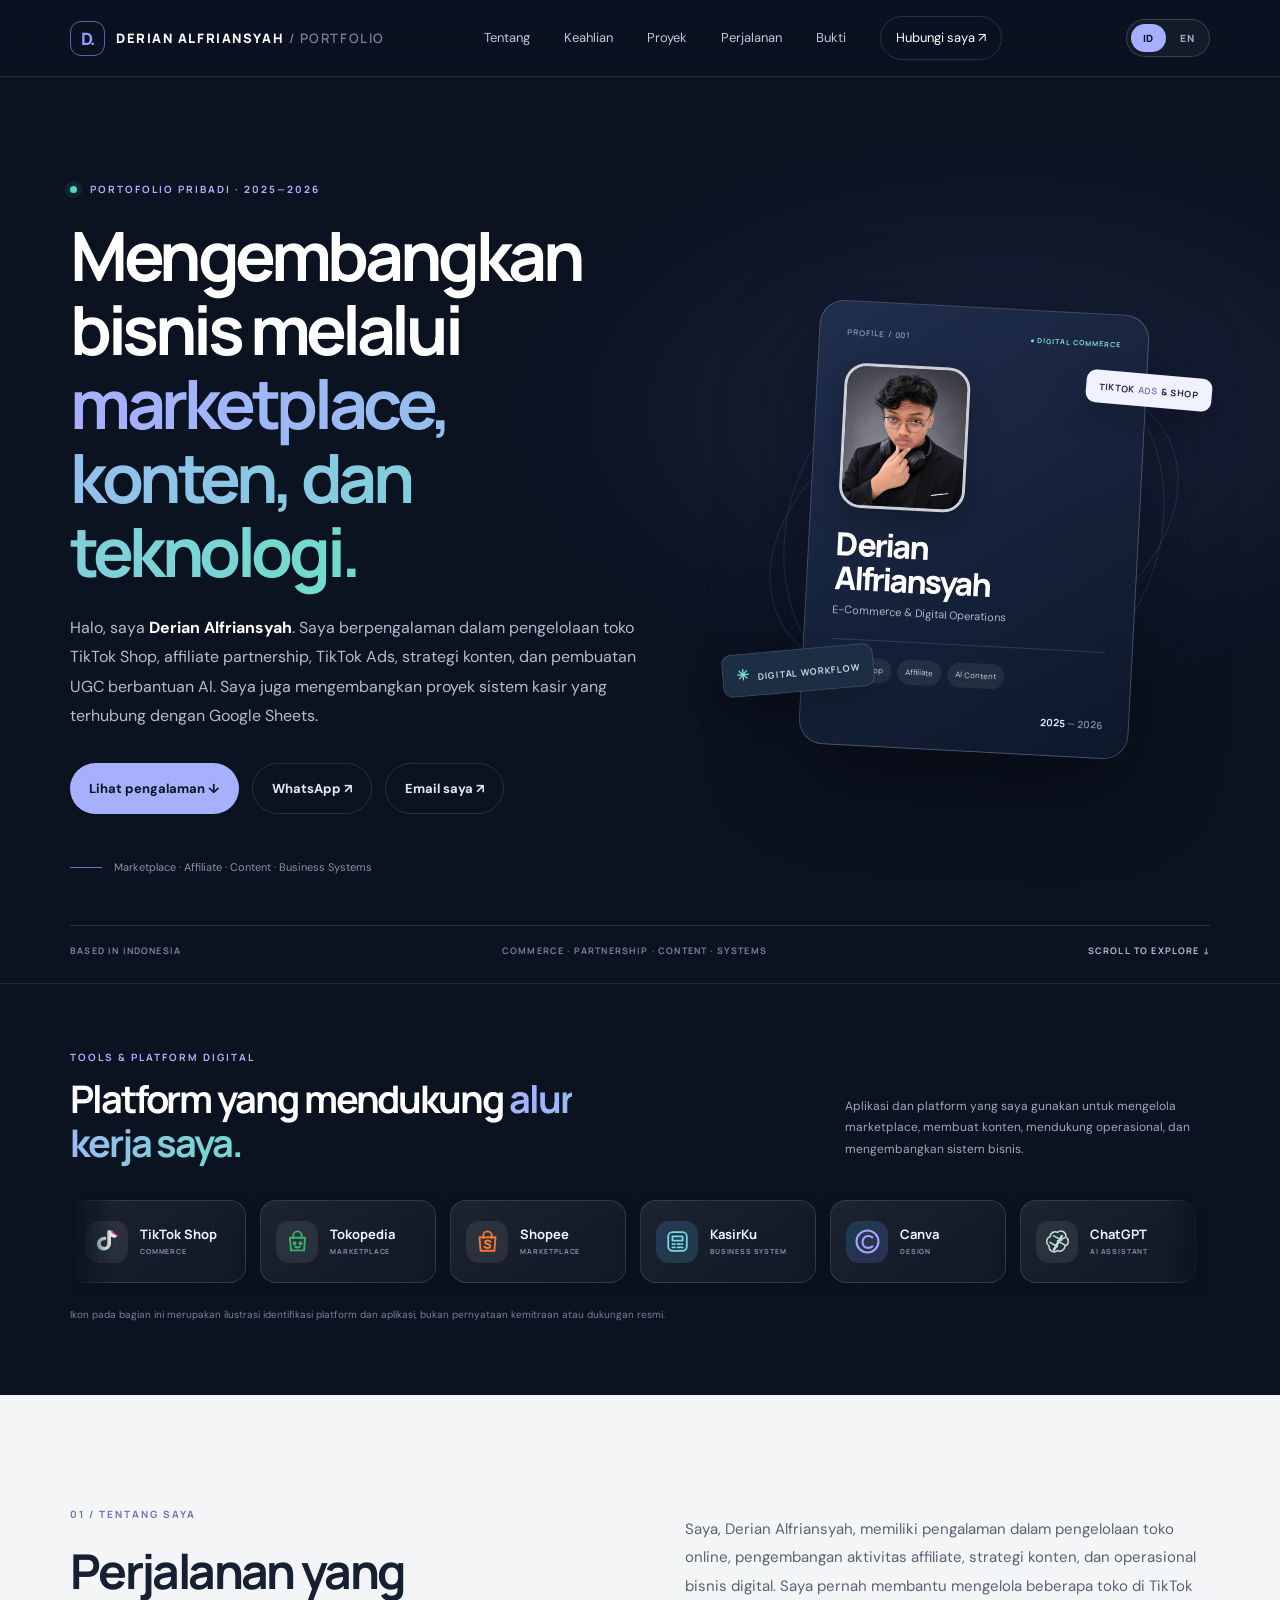
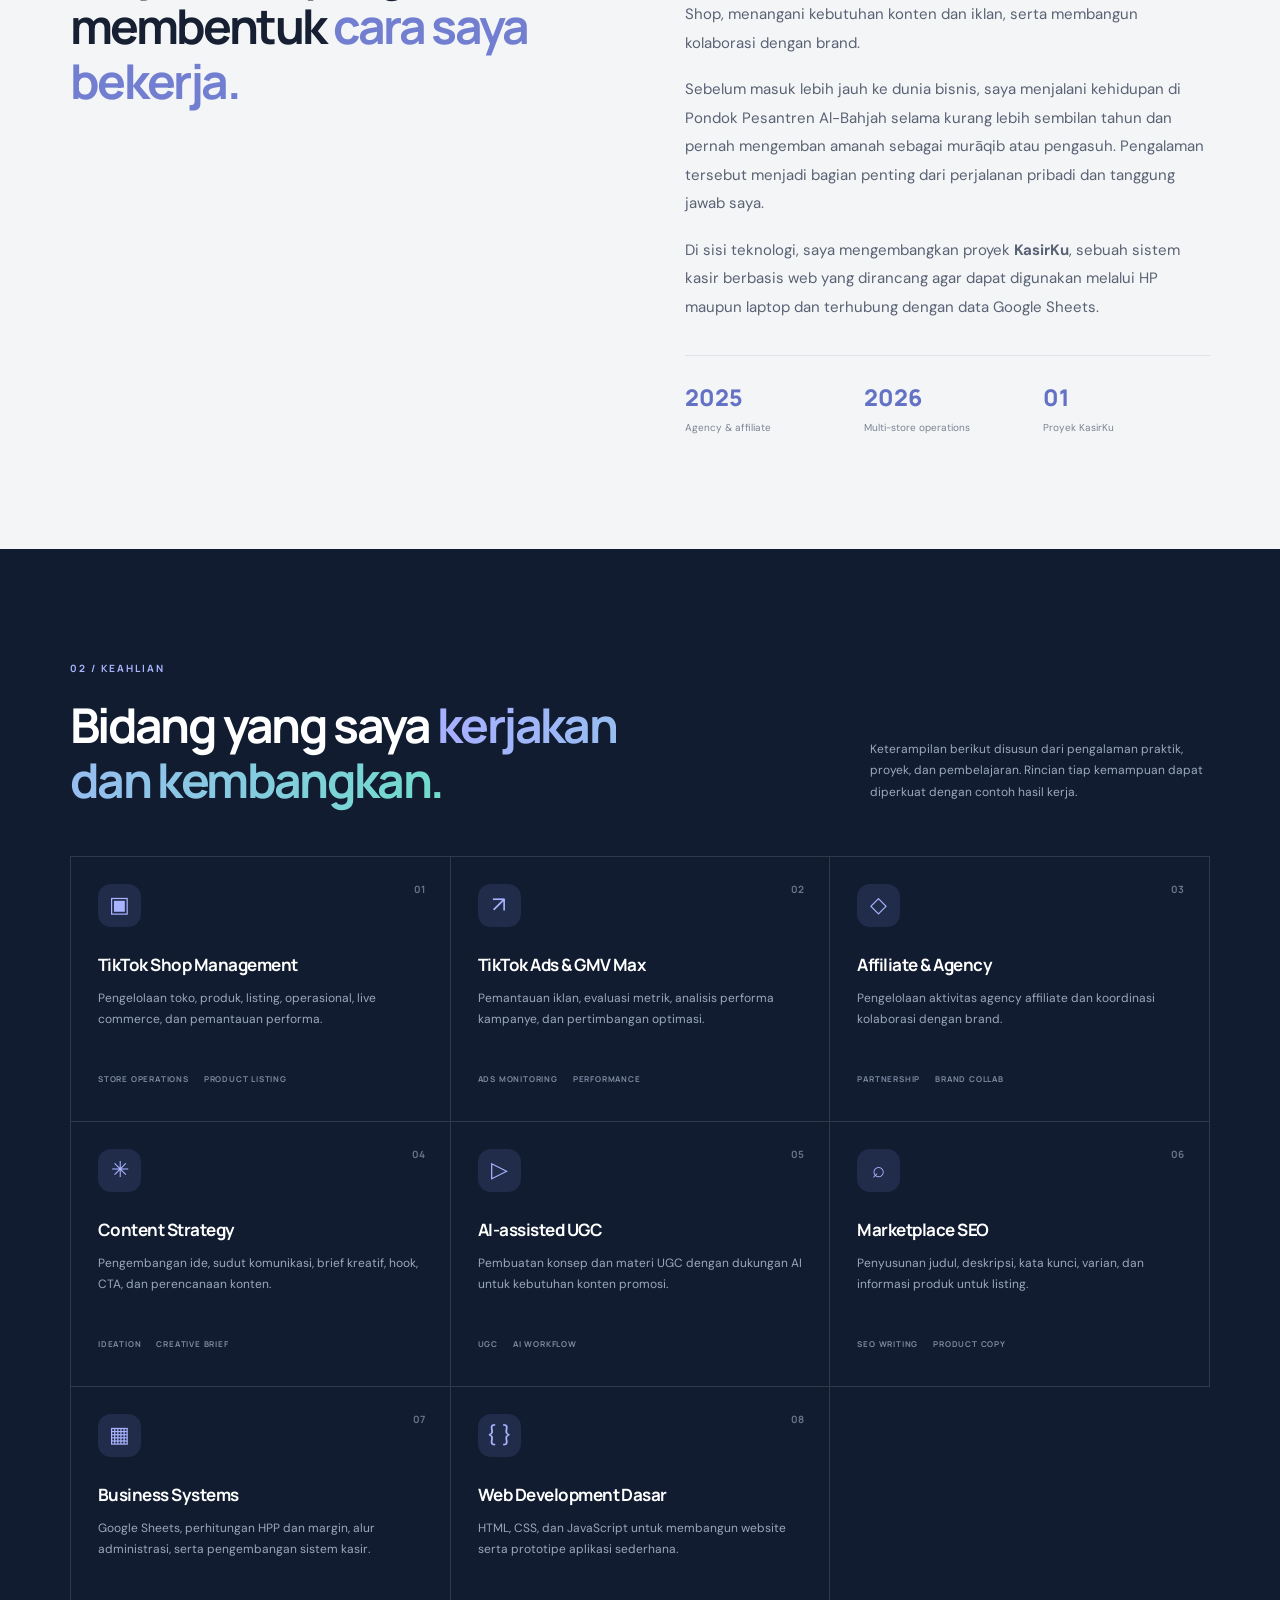
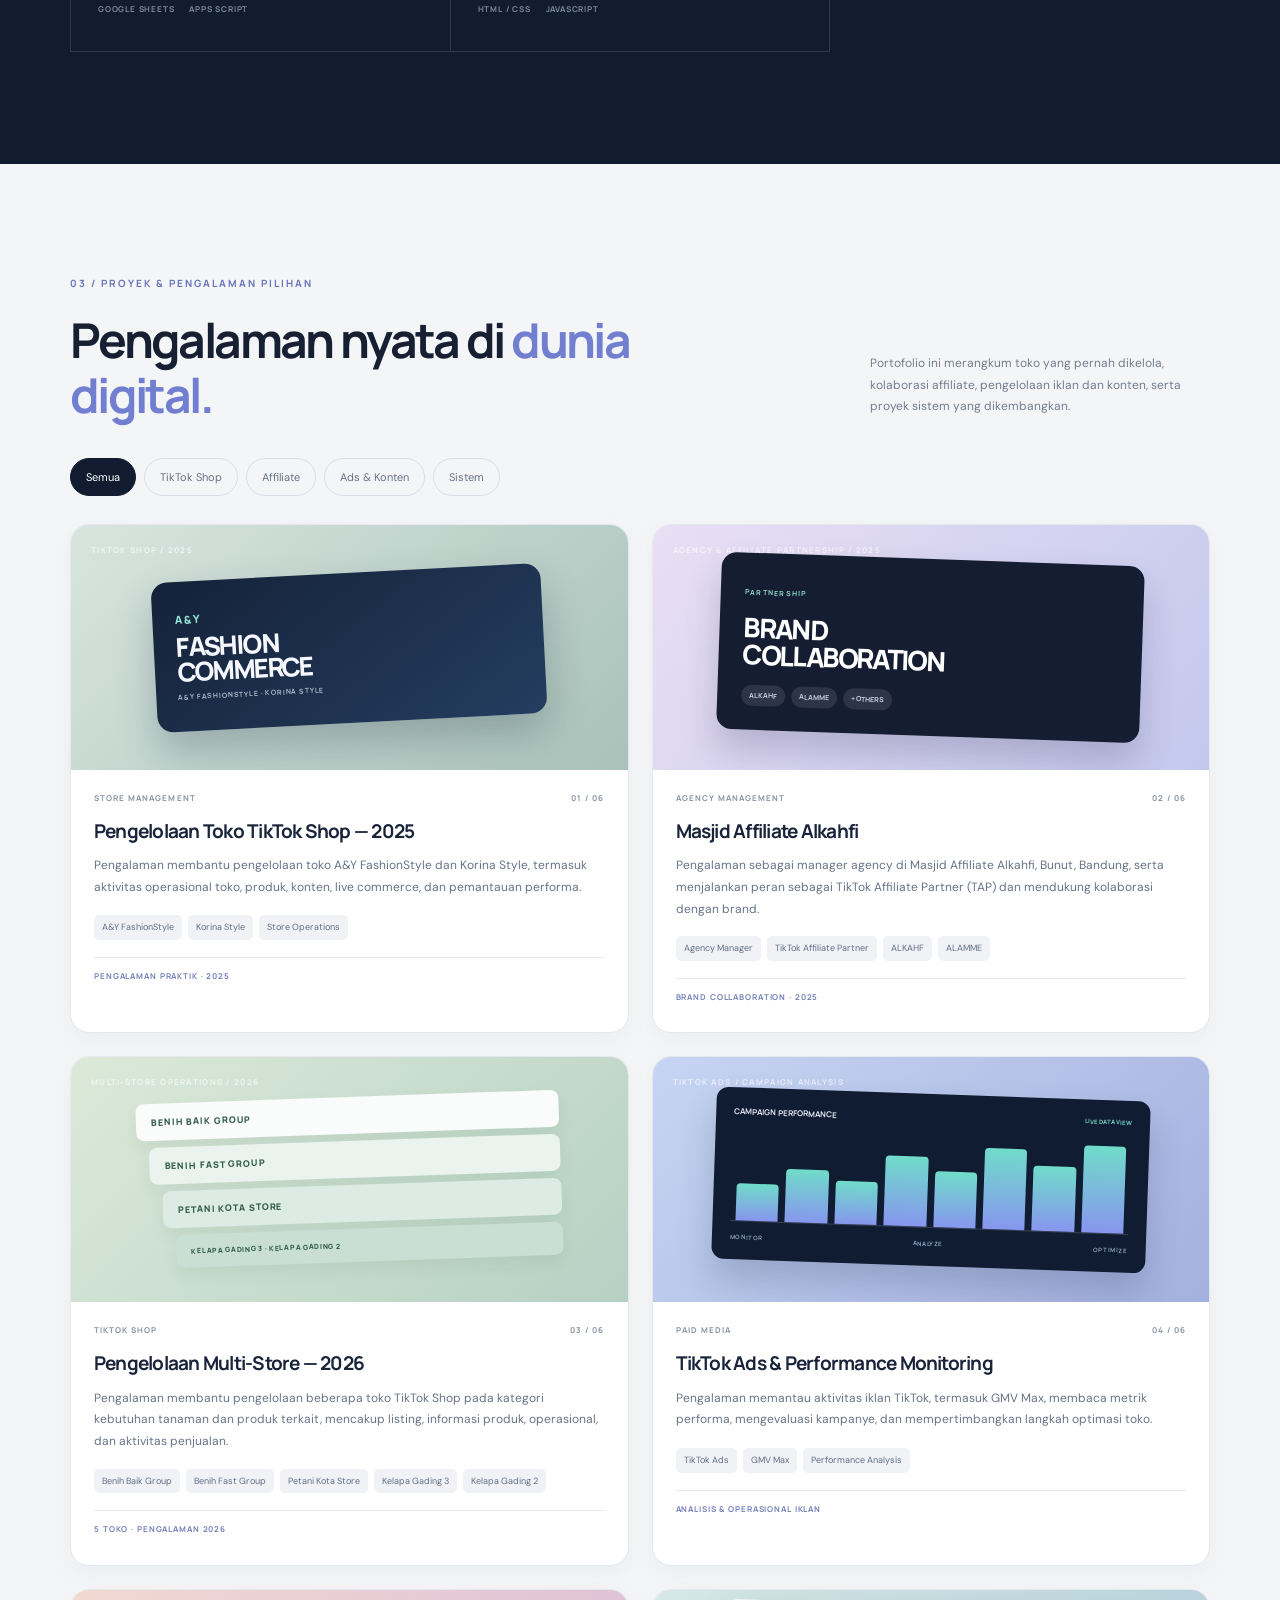
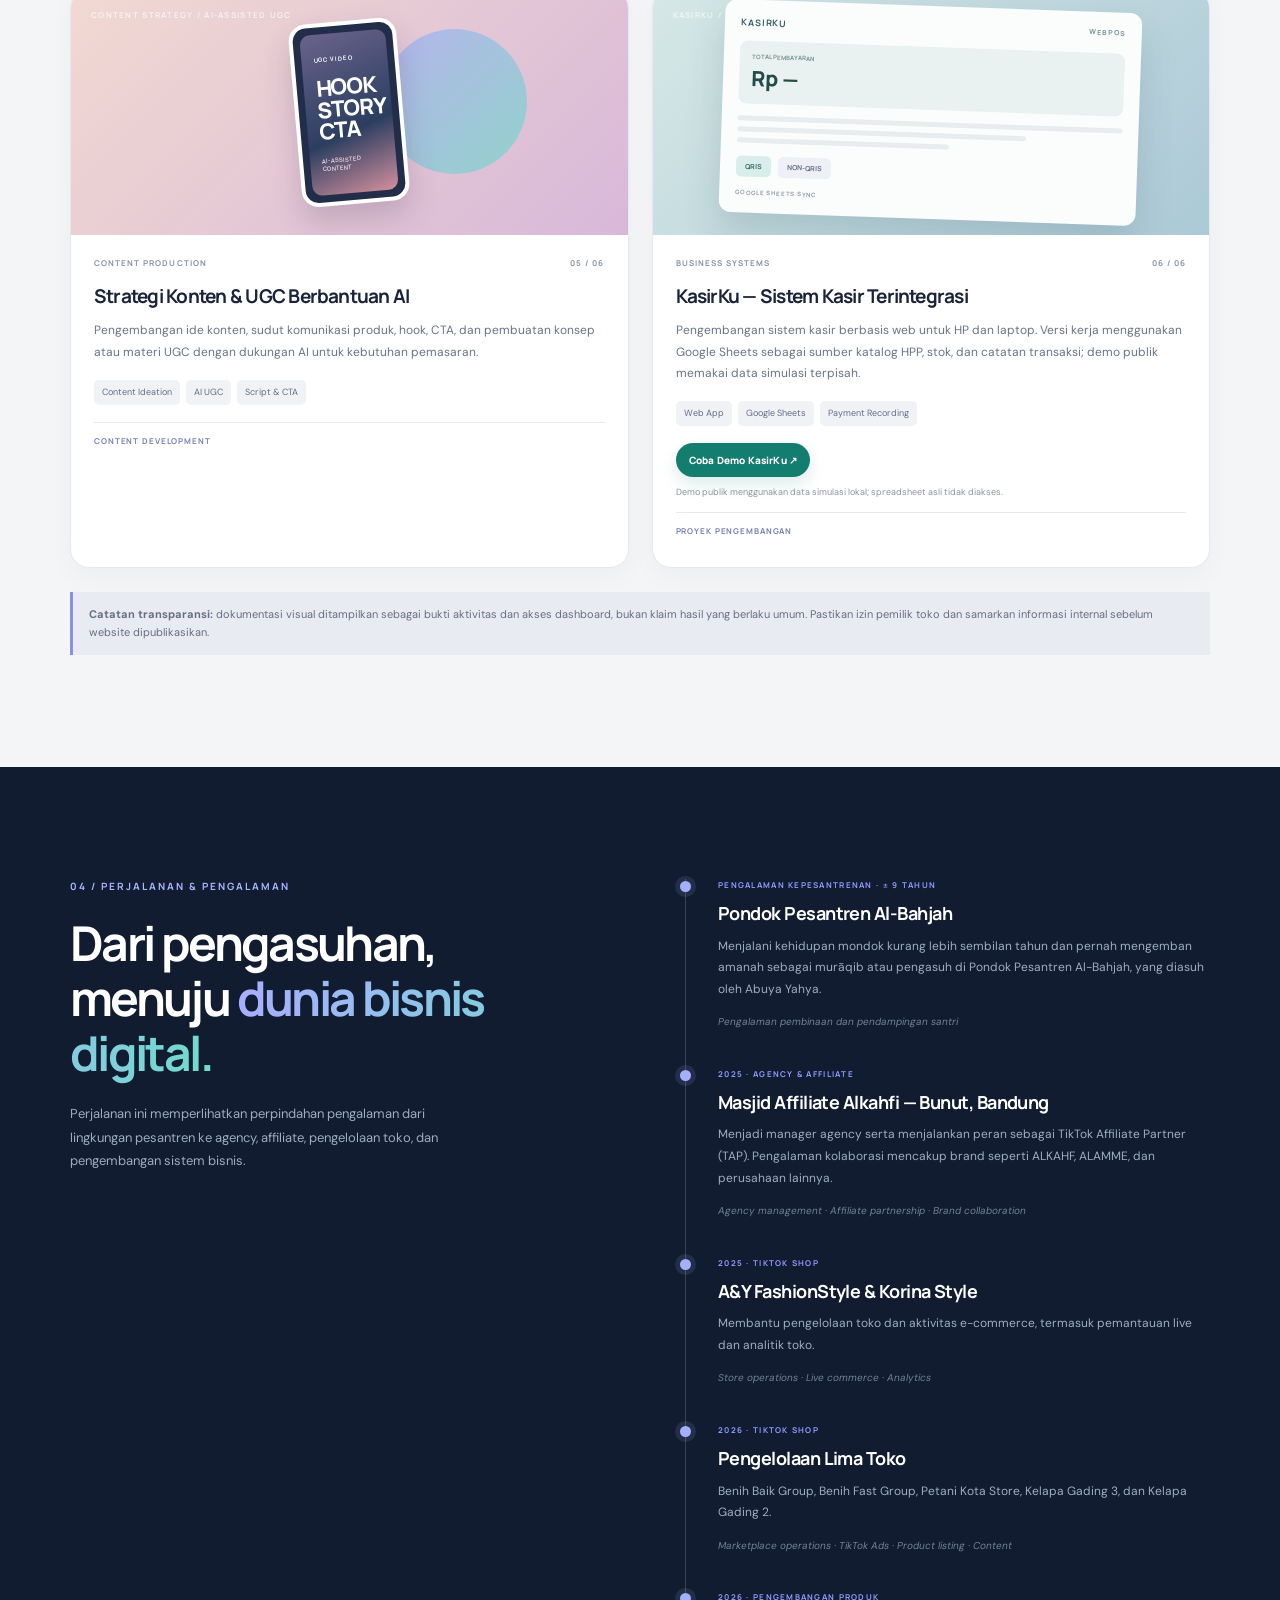
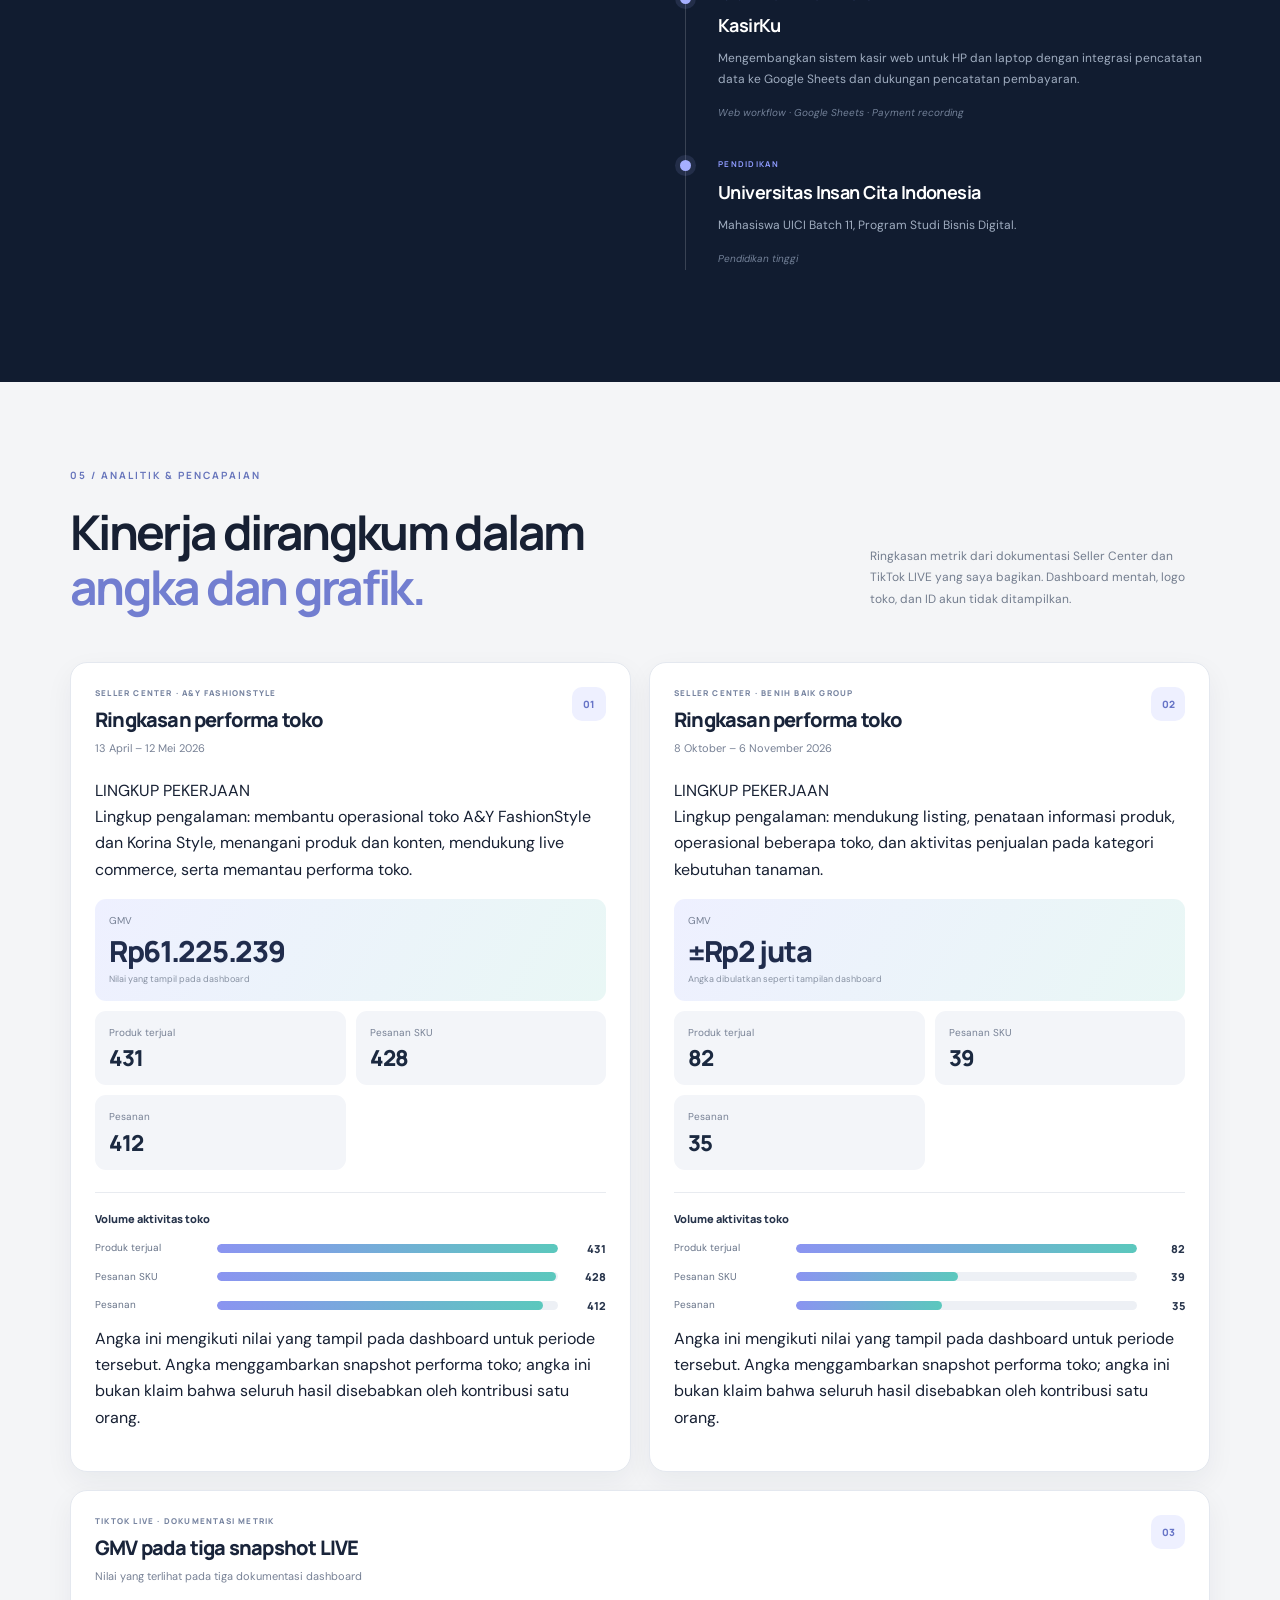
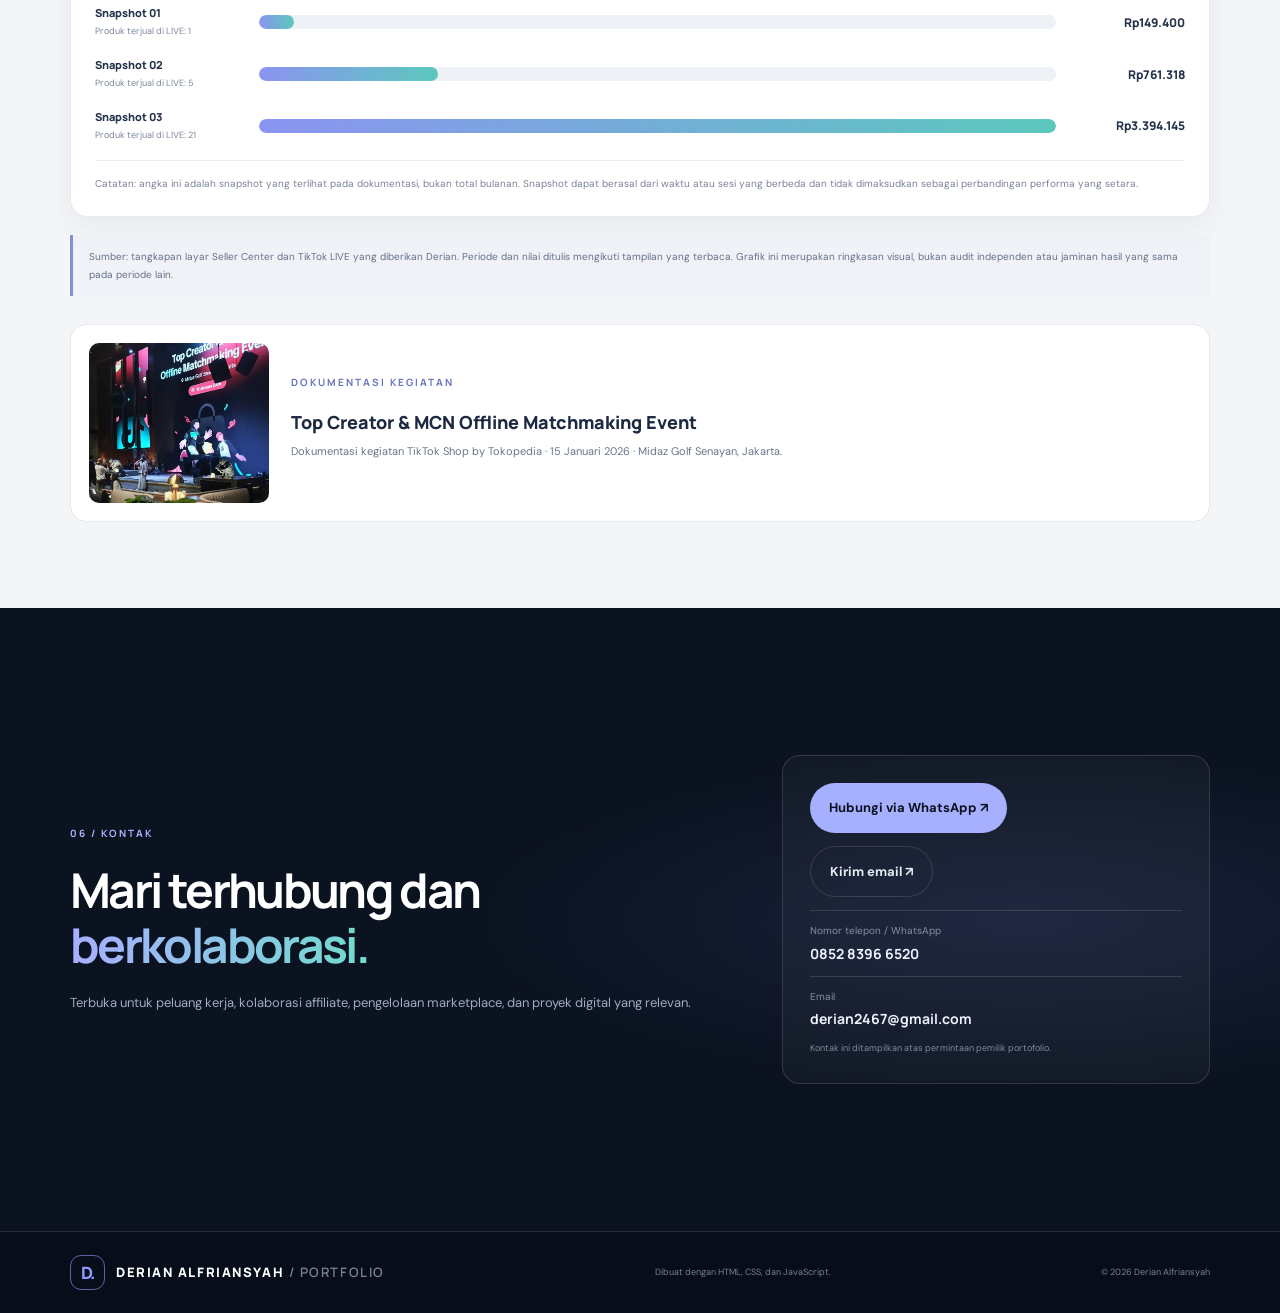
==== commit dec82179: "Refine portfolio case-study evidence sections" ====
--- a/index.html
+++ b/index.html
@@ -173,11 +173,11 @@
 <div class="project-info"><div class="project-meta"><span>CONTENT PRODUCTION</span><span>05 / 06</span></div><h3 data-i18n="project5_title">Strategi Konten &amp; UGC Berbantuan AI</h3><p data-i18n="project5_desc">Pengembangan ide konten, sudut komunikasi produk, hook, CTA, dan pembuatan konsep atau materi UGC dengan dukungan AI untuk kebutuhan pemasaran.</p><div class="project-tags"><span>Content Ideation</span><span>AI UGC</span><span>Script &amp; CTA</span></div><span class="project-status" data-i18n="project5_status">CONTENT DEVELOPMENT</span></div>
 </article>
 <article class="project-card" data-category="systems">
-<div class="project-art art-kasir"><span class="art-label">KASIRKU / WEB APP CONCEPT</span><div class="kasir-screen"><div class="kasir-head"><b>KASIRKU</b><span>WEB POS</span></div><div class="kasir-total"><small>TOTAL PEMBAYARAN</small><strong>Rp —</strong></div><div class="kasir-lines"><i></i><i></i><i></i></div><div class="kasir-pay"><span>QRIS</span><span>NON-QRIS</span></div><small class="kasir-sync">GOOGLE SHEETS SYNC</small></div></div>
+<div class="project-art art-kasir"><span class="art-label">KASIRKU / INTERACTIVE DEMO</span><div class="kasir-screen"><div class="kasir-head"><b>KASIRKU</b><span>WEB POS</span></div><div class="kasir-total"><small>TOTAL PEMBAYARAN</small><strong>Rp —</strong></div><div class="kasir-lines"><i></i><i></i><i></i></div><div class="kasir-pay"><span>QRIS</span><span>NON-QRIS</span></div><small class="kasir-sync">GOOGLE SHEETS SYNC</small></div></div>
 <div class="project-info"><div class="project-meta"><span>BUSINESS SYSTEMS</span><span>06 / 06</span></div><h3 data-i18n="project6_title">KasirKu — Sistem Kasir Terintegrasi</h3><p data-i18n="project6_desc">Pengembangan sistem kasir berbasis web untuk HP dan laptop. Versi kerja menggunakan Google Sheets sebagai sumber katalog HPP, stok, dan catatan transaksi; demo publik memakai data simulasi terpisah.</p><div class="project-tags"><span>Web App</span><span>Google Sheets</span><span>Payment Recording</span></div><a class="project-demo-link" href="kasirku/" target="_blank" rel="noopener noreferrer" data-i18n="kasir_demo_button">Coba Demo KasirKu ↗</a><small class="demo-disclaimer" data-i18n="kasir_demo_note">Demo publik menggunakan data simulasi lokal; spreadsheet asli tidak diakses.</small><span class="project-status" data-i18n="project6_status">PROYEK PENGEMBANGAN</span></div>
 </article>
 </div>
-<p class="projects-note" data-i18n-html="projects_note"><strong>Catatan transparansi:</strong> kartu proyek menjelaskan ruang lingkup pengalaman, bukan klaim hasil penjualan tertentu. Angka GMV, omzet, biaya iklan, data pelanggan, dan dashboard toko tidak ditampilkan. Tambahkan bukti dashboard hanya setelah mendapat izin dan menyamarkan data internal.</p>
+<p class="projects-note" data-i18n-html="projects_note"><strong>Catatan transparansi:</strong> kartu proyek menjelaskan ruang lingkup pengalaman. Angka kinerja yang terdokumentasi ditampilkan terpisah pada bagian Studi Kasus &amp; Bukti Kerja sebagai snapshot dashboard, bukan klaim hasil yang disebabkan satu individu. Informasi internal dan identitas akun tetap disamarkan.</p>
 </div>
 </section>
 <section class="section section-dark" id="experience">
@@ -199,6 +199,7 @@
 <div class="analytics-grid">
 <article class="analytics-card">
   <div class="analytics-card-head"><div><span class="analytics-kicker">SELLER CENTER · A&amp;Y FASHIONSTYLE</span><h3 data-i18n="analytics_ay_title">Ringkasan performa toko</h3><p data-i18n="analytics_ay_period">13 April – 12 Mei 2026</p></div><span class="analytics-index">01</span></div>
+  <div class="analytics-scope"><span data-i18n="case_scope_label">LINGKUP PEKERJAAN</span><p data-i18n="case_ay_scope">Lingkup pengalaman: membantu operasional toko A&amp;Y FashionStyle dan Korina Style, menangani produk dan konten, mendukung live commerce, serta memantau performa toko.</p></div>
   <div class="analytics-kpis">
     <div class="analytics-kpi analytics-kpi-primary"><span>GMV</span><strong>Rp61.225.239</strong><small data-i18n="analytics_gmv_note">Nilai yang tampil pada dashboard</small></div>
     <div class="analytics-kpi"><span data-i18n="analytics_sold">Produk terjual</span><strong>431</strong></div>
@@ -210,9 +211,11 @@
     <div class="hbar-row"><span data-i18n="analytics_sku_orders">Pesanan SKU</span><div class="hbar-track"><i style="width:99.3%"></i></div><b>428</b></div>
     <div class="hbar-row"><span data-i18n="analytics_orders">Pesanan</span><div class="hbar-track"><i style="width:95.6%"></i></div><b>412</b></div>
   </div>
+  <p class="analytics-source-note" data-i18n="case_snapshot_note">Angka ini mengikuti nilai yang tampil pada dashboard untuk periode tersebut. Angka menggambarkan snapshot performa toko; angka ini bukan klaim bahwa seluruh hasil disebabkan oleh kontribusi satu orang.</p>
 </article>
 <article class="analytics-card">
   <div class="analytics-card-head"><div><span class="analytics-kicker">SELLER CENTER · BENIH BAIK GROUP</span><h3 data-i18n="analytics_benih_title">Ringkasan performa toko</h3><p data-i18n="analytics_benih_period">8 Oktober – 6 November 2026</p></div><span class="analytics-index">02</span></div>
+  <div class="analytics-scope"><span data-i18n="case_scope_label">LINGKUP PEKERJAAN</span><p data-i18n="case_benih_scope">Lingkup pengalaman: mendukung listing, penataan informasi produk, operasional beberapa toko, dan aktivitas penjualan pada kategori kebutuhan tanaman.</p></div>
   <div class="analytics-kpis">
     <div class="analytics-kpi analytics-kpi-primary"><span>GMV</span><strong>±Rp2 juta</strong><small data-i18n="analytics_rounded_note">Angka dibulatkan seperti tampilan dashboard</small></div>
     <div class="analytics-kpi"><span data-i18n="analytics_sold">Produk terjual</span><strong>82</strong></div>
@@ -224,6 +227,7 @@
     <div class="hbar-row"><span data-i18n="analytics_sku_orders">Pesanan SKU</span><div class="hbar-track"><i style="width:47.6%"></i></div><b>39</b></div>
     <div class="hbar-row"><span data-i18n="analytics_orders">Pesanan</span><div class="hbar-track"><i style="width:42.7%"></i></div><b>35</b></div>
   </div>
+  <p class="analytics-source-note" data-i18n="case_snapshot_note">Angka ini mengikuti nilai yang tampil pada dashboard untuk periode tersebut. Angka menggambarkan snapshot performa toko; angka ini bukan klaim bahwa seluruh hasil disebabkan oleh kontribusi satu orang.</p>
 </article>
 <article class="analytics-card analytics-card-wide">
   <div class="analytics-card-head"><div><span class="analytics-kicker">TIKTOK LIVE · DOKUMENTASI METRIK</span><h3 data-i18n="analytics_live_title">GMV pada tiga snapshot LIVE</h3><p data-i18n="analytics_live_period">Nilai yang terlihat pada tiga dokumentasi dashboard</p></div><span class="analytics-index">03</span></div>
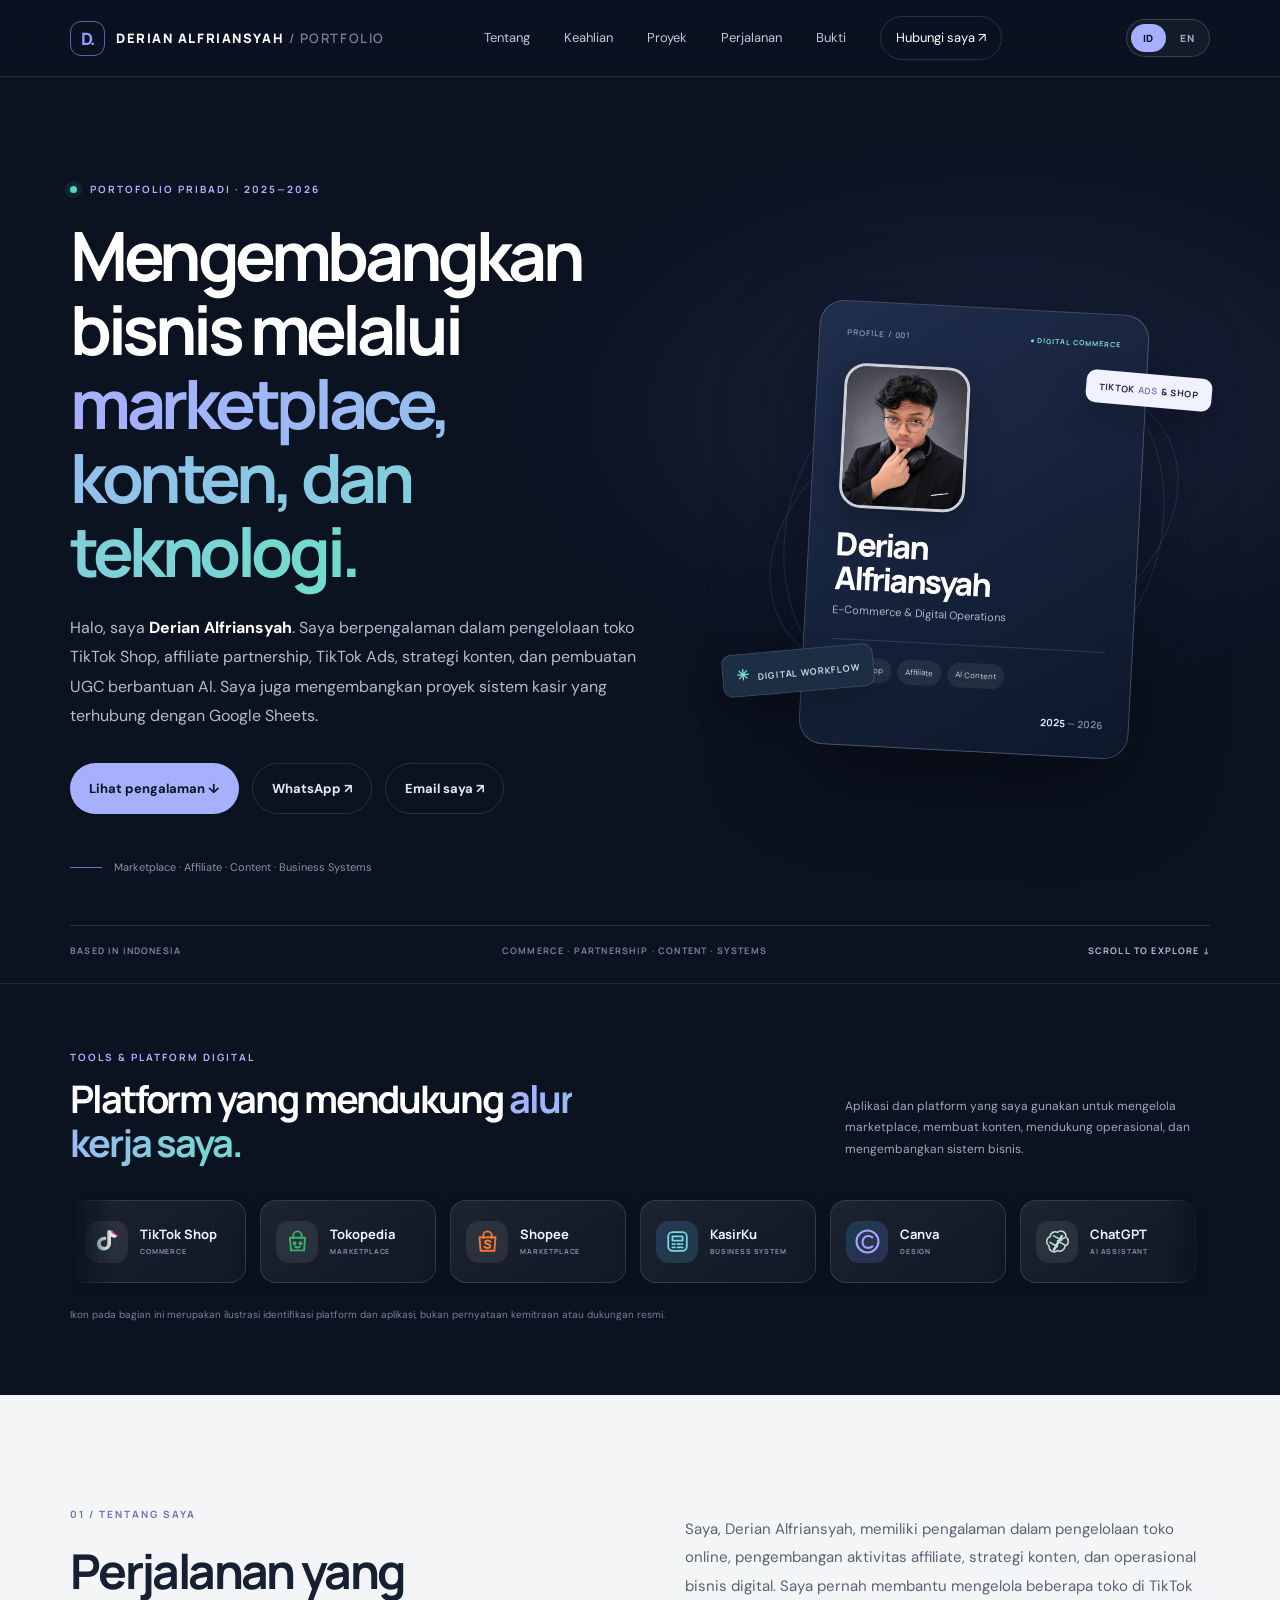
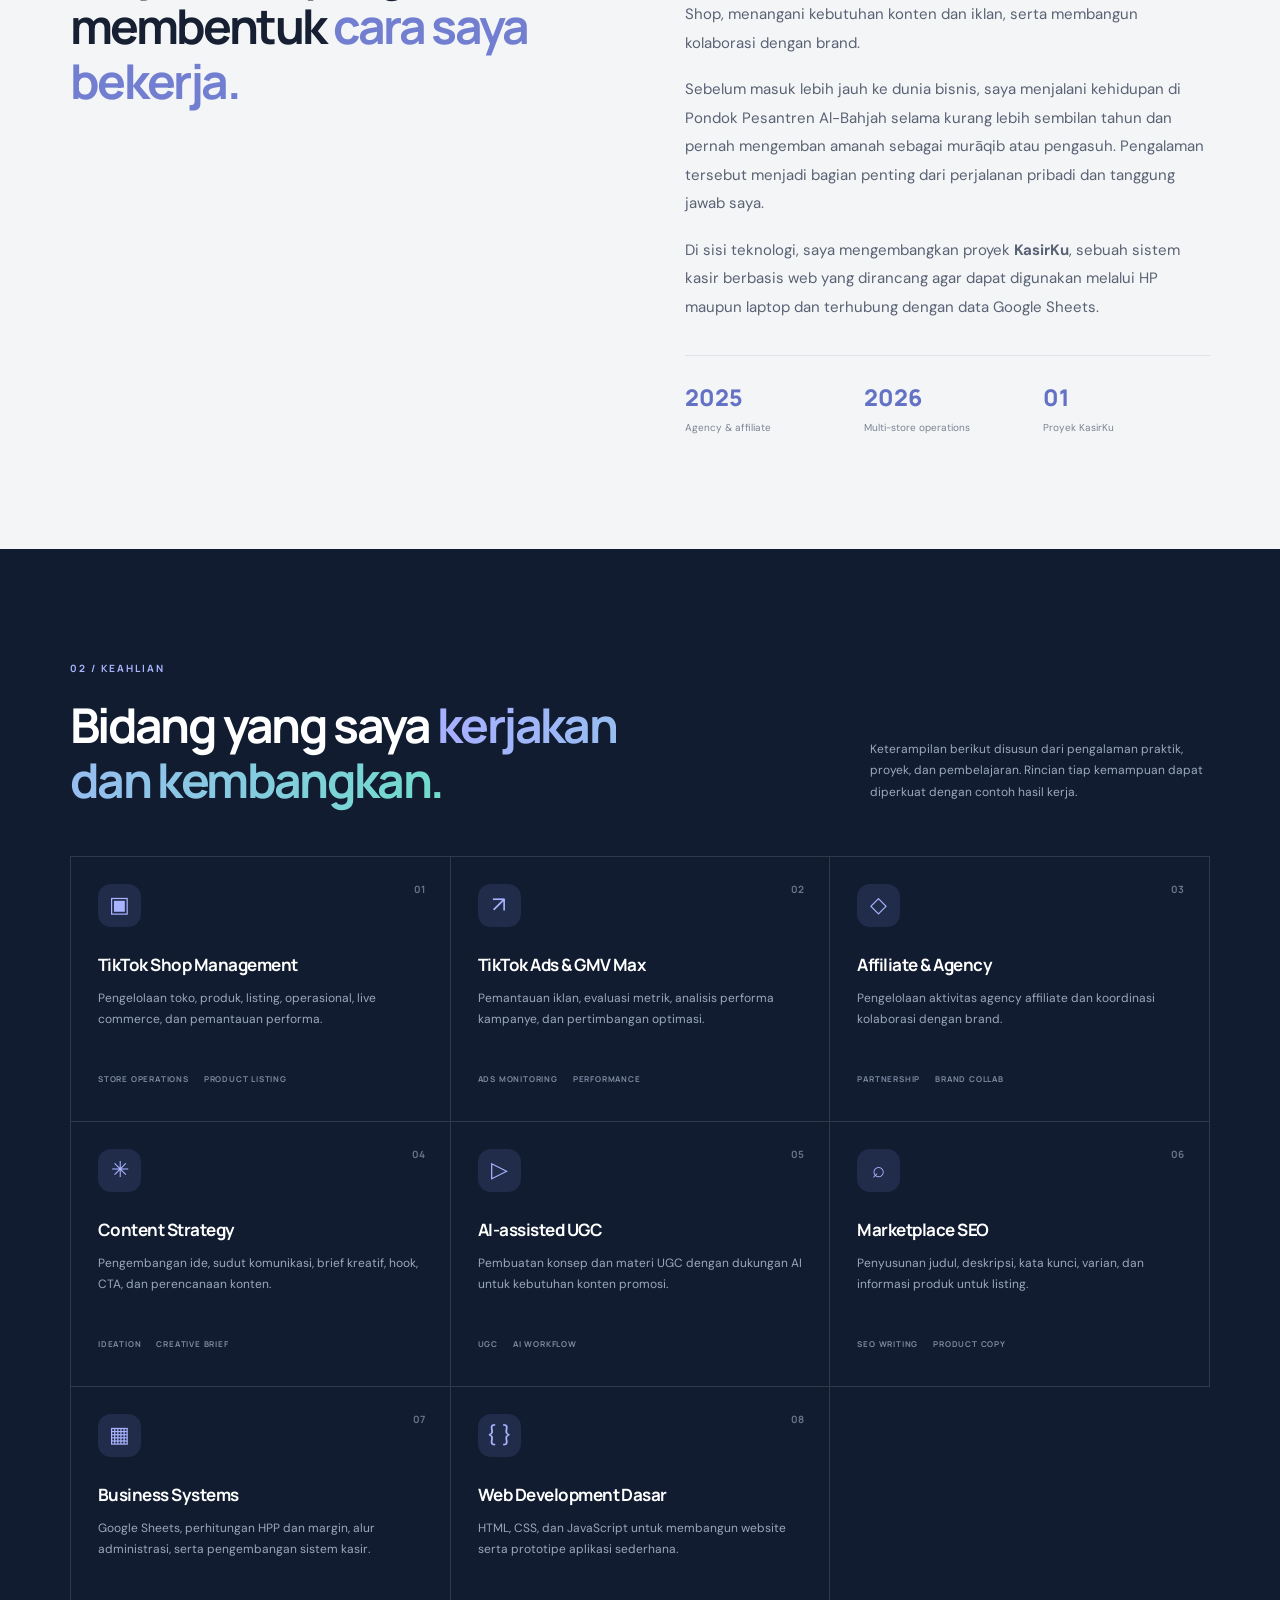
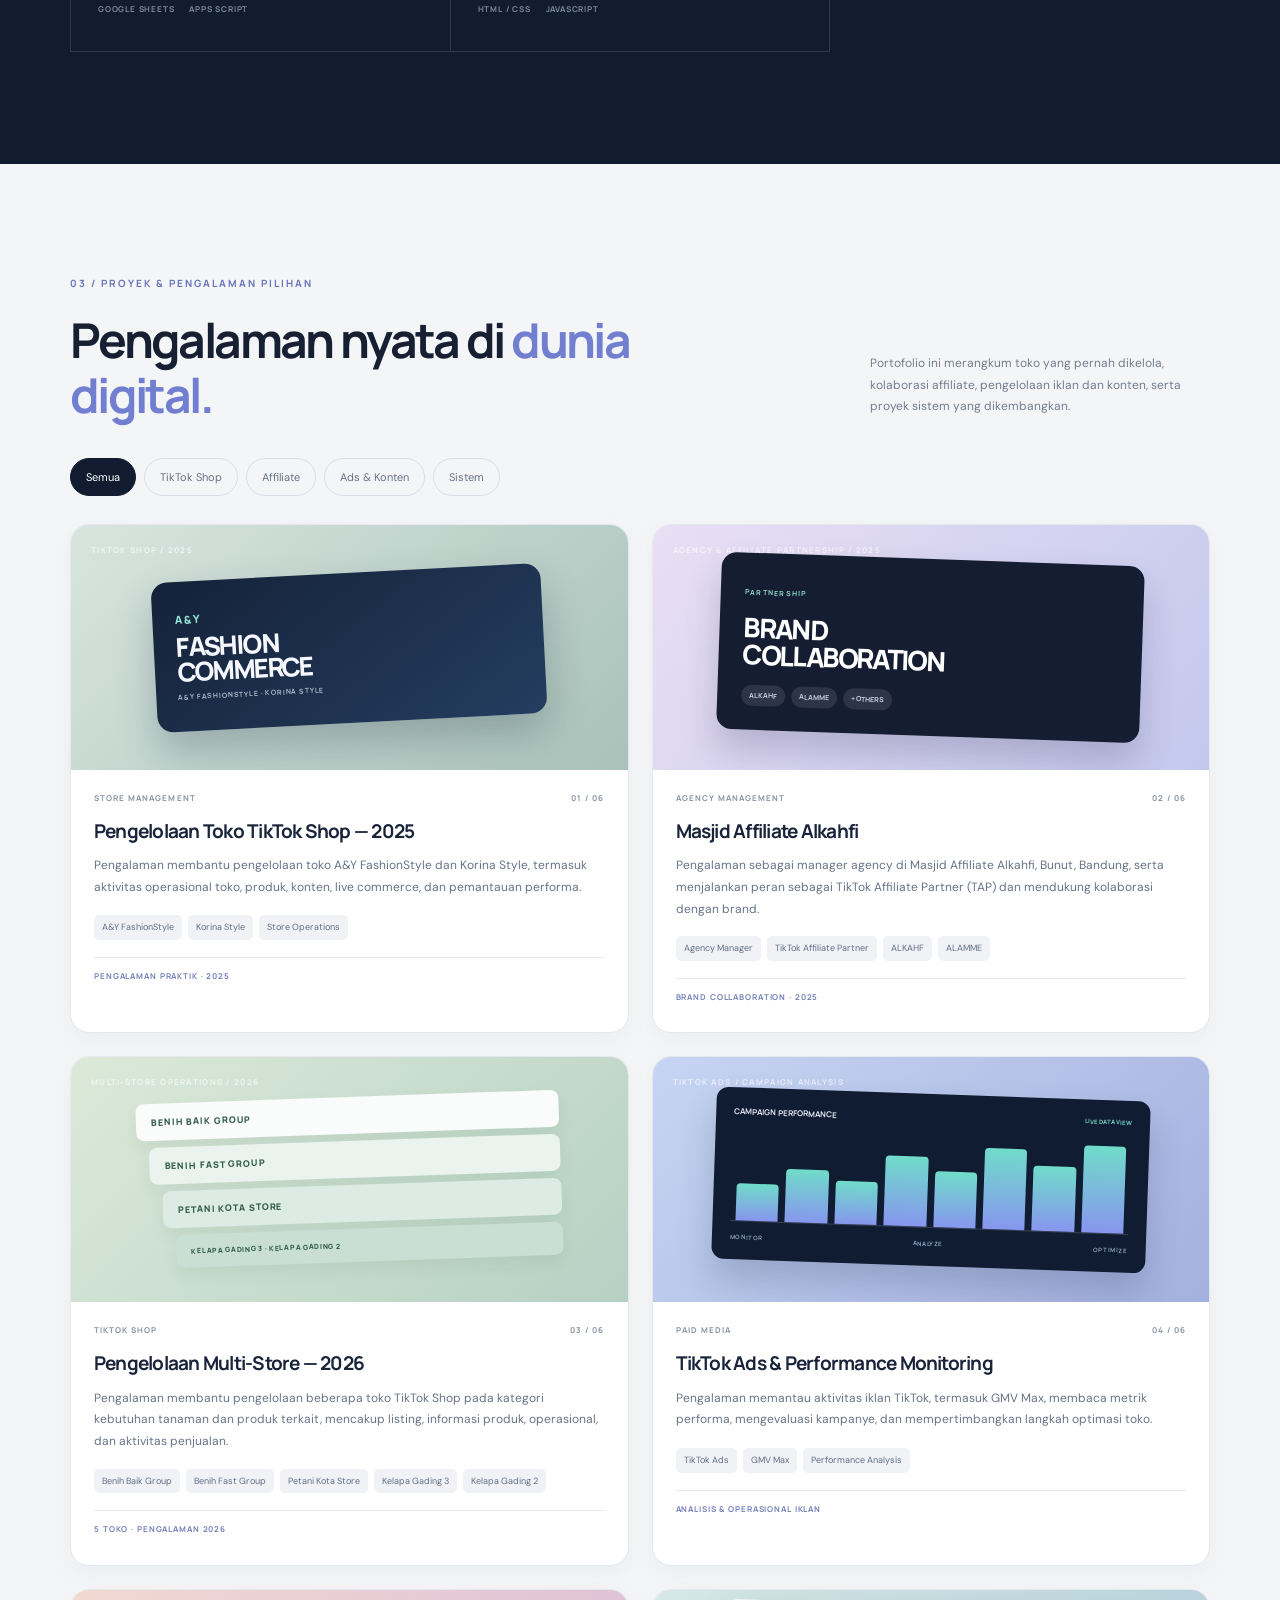
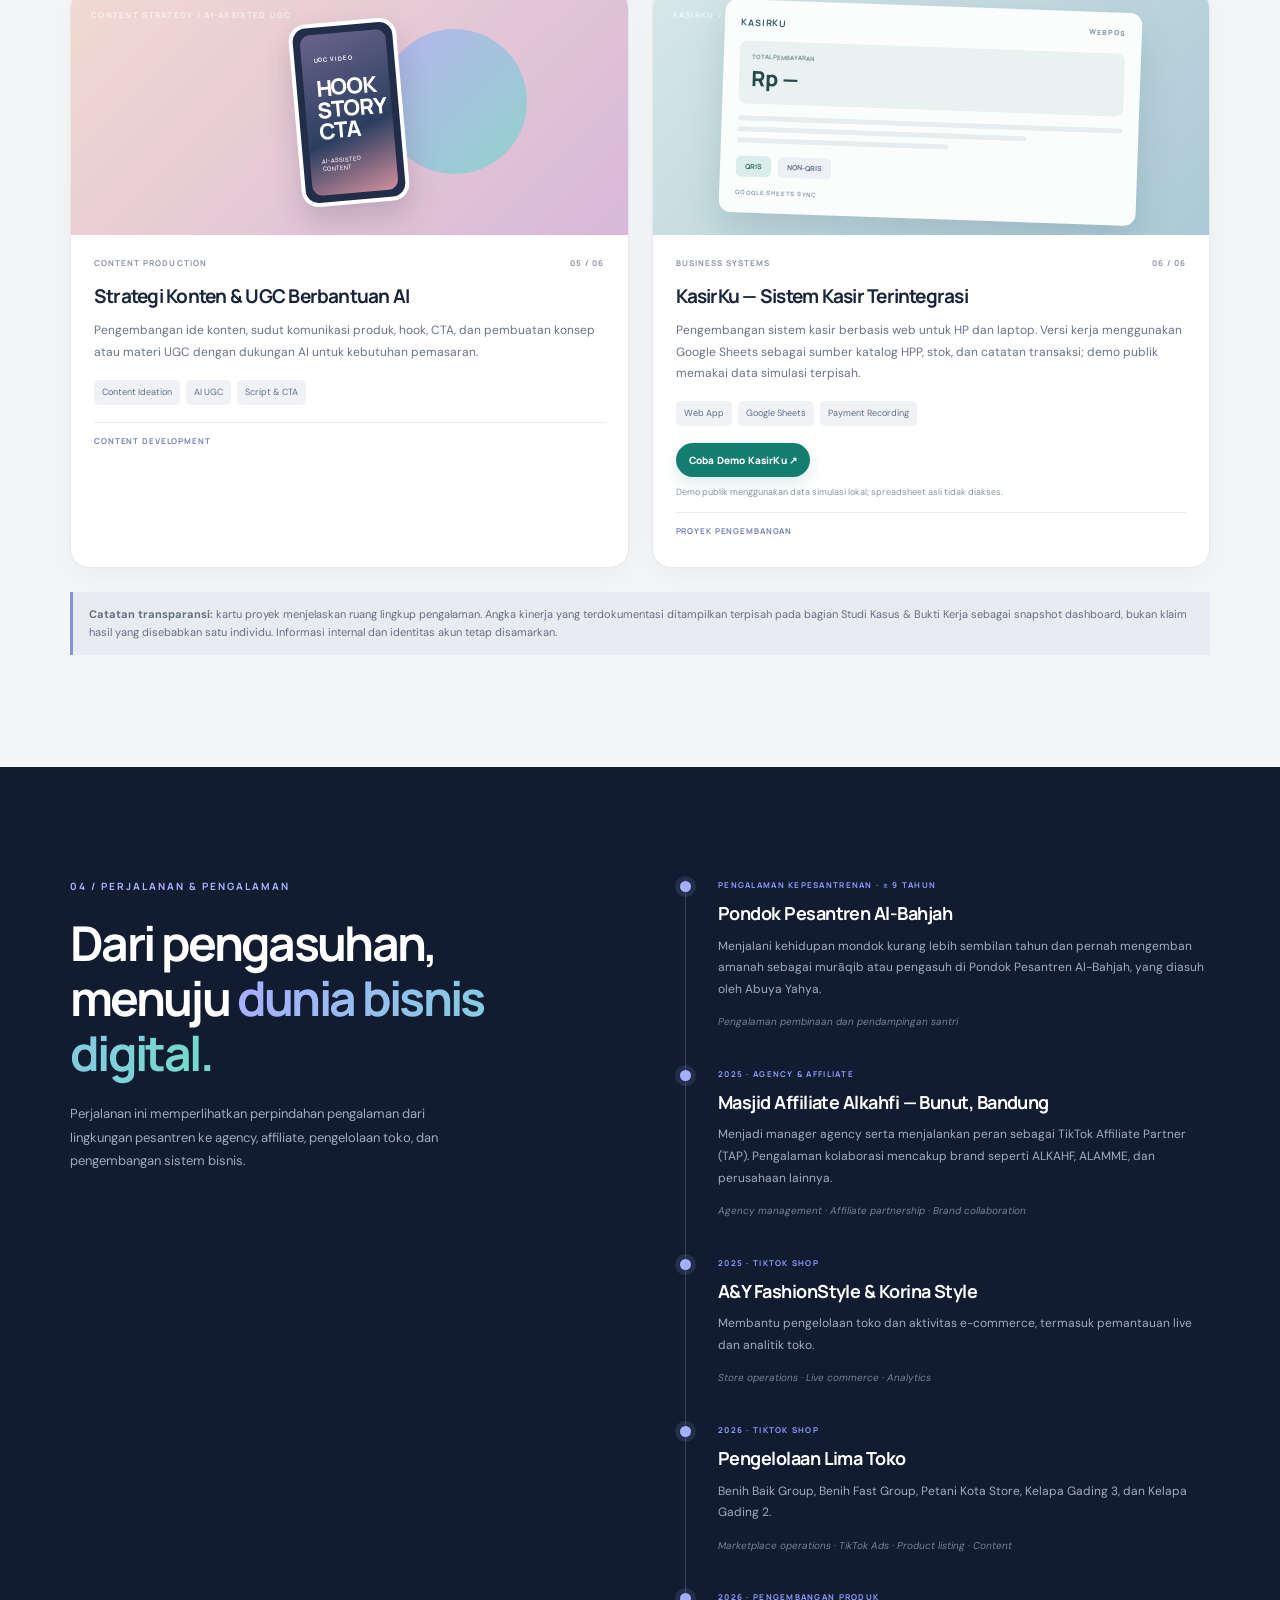
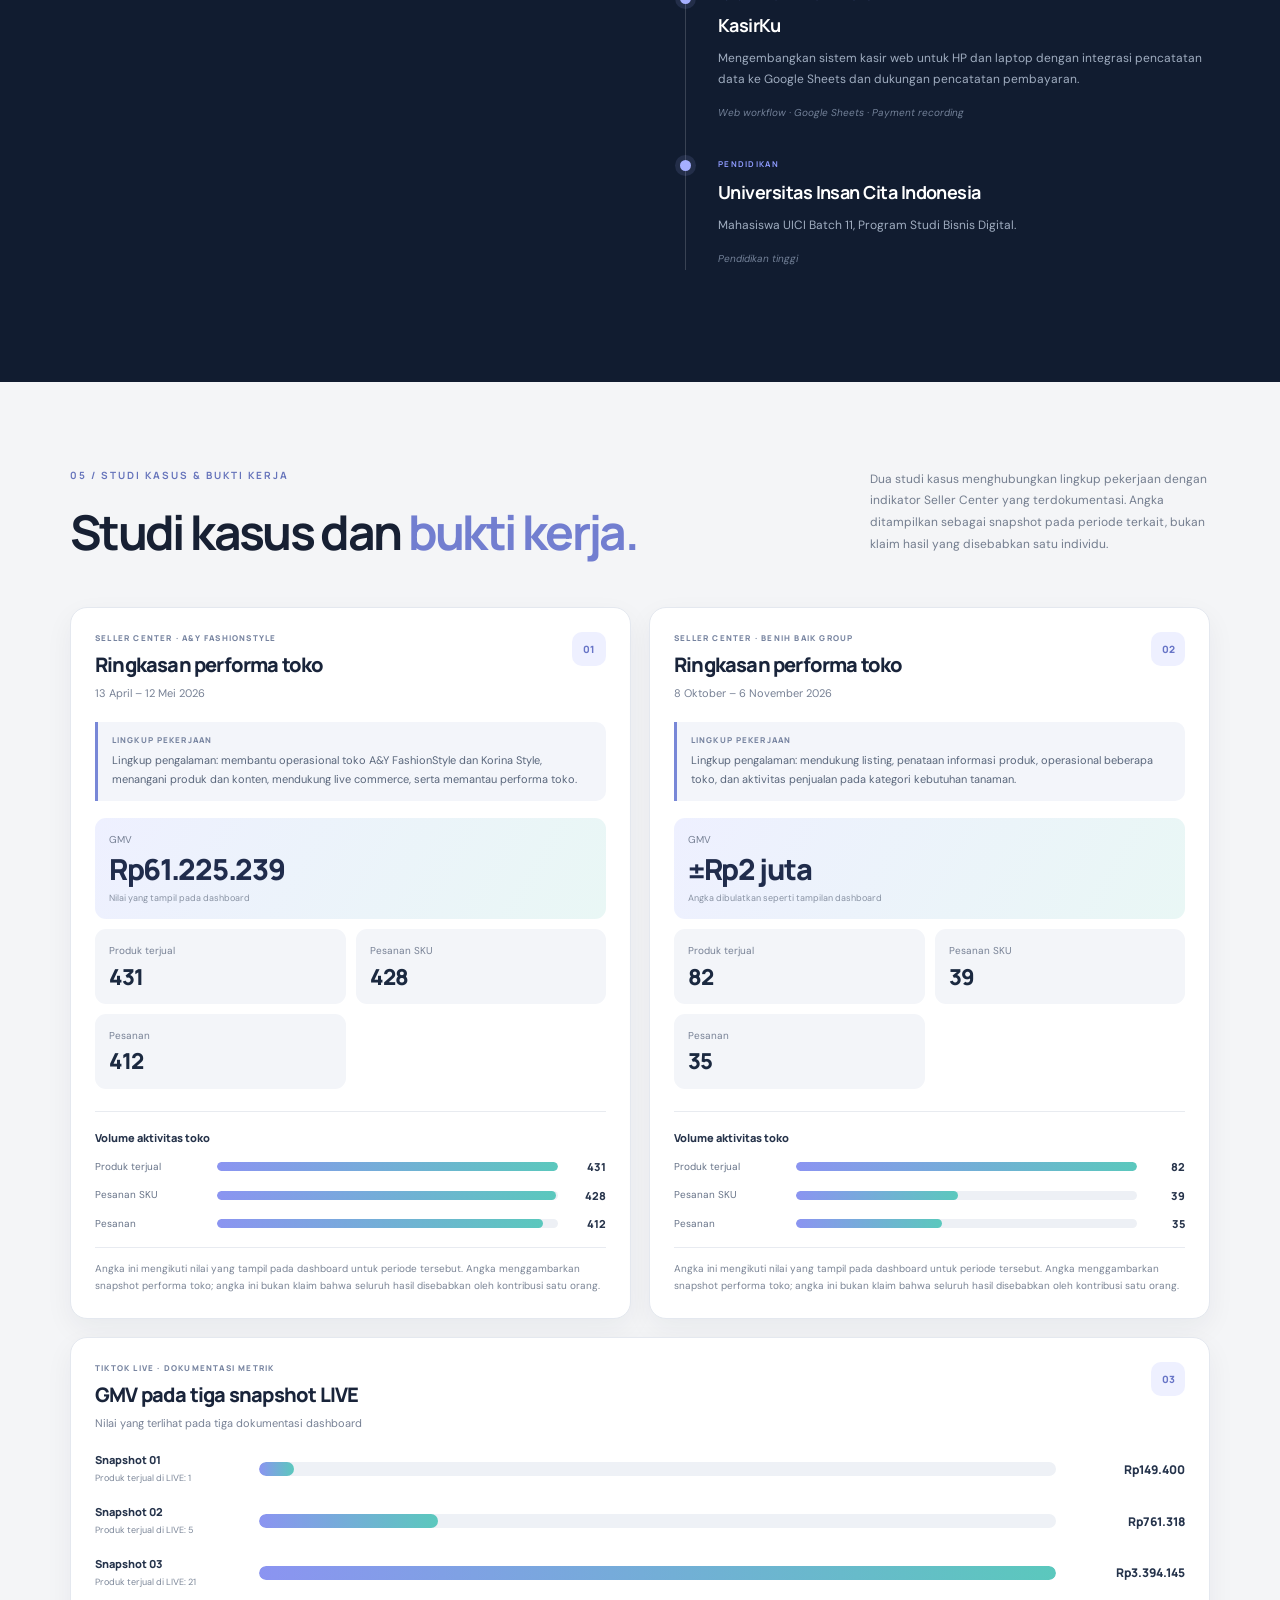
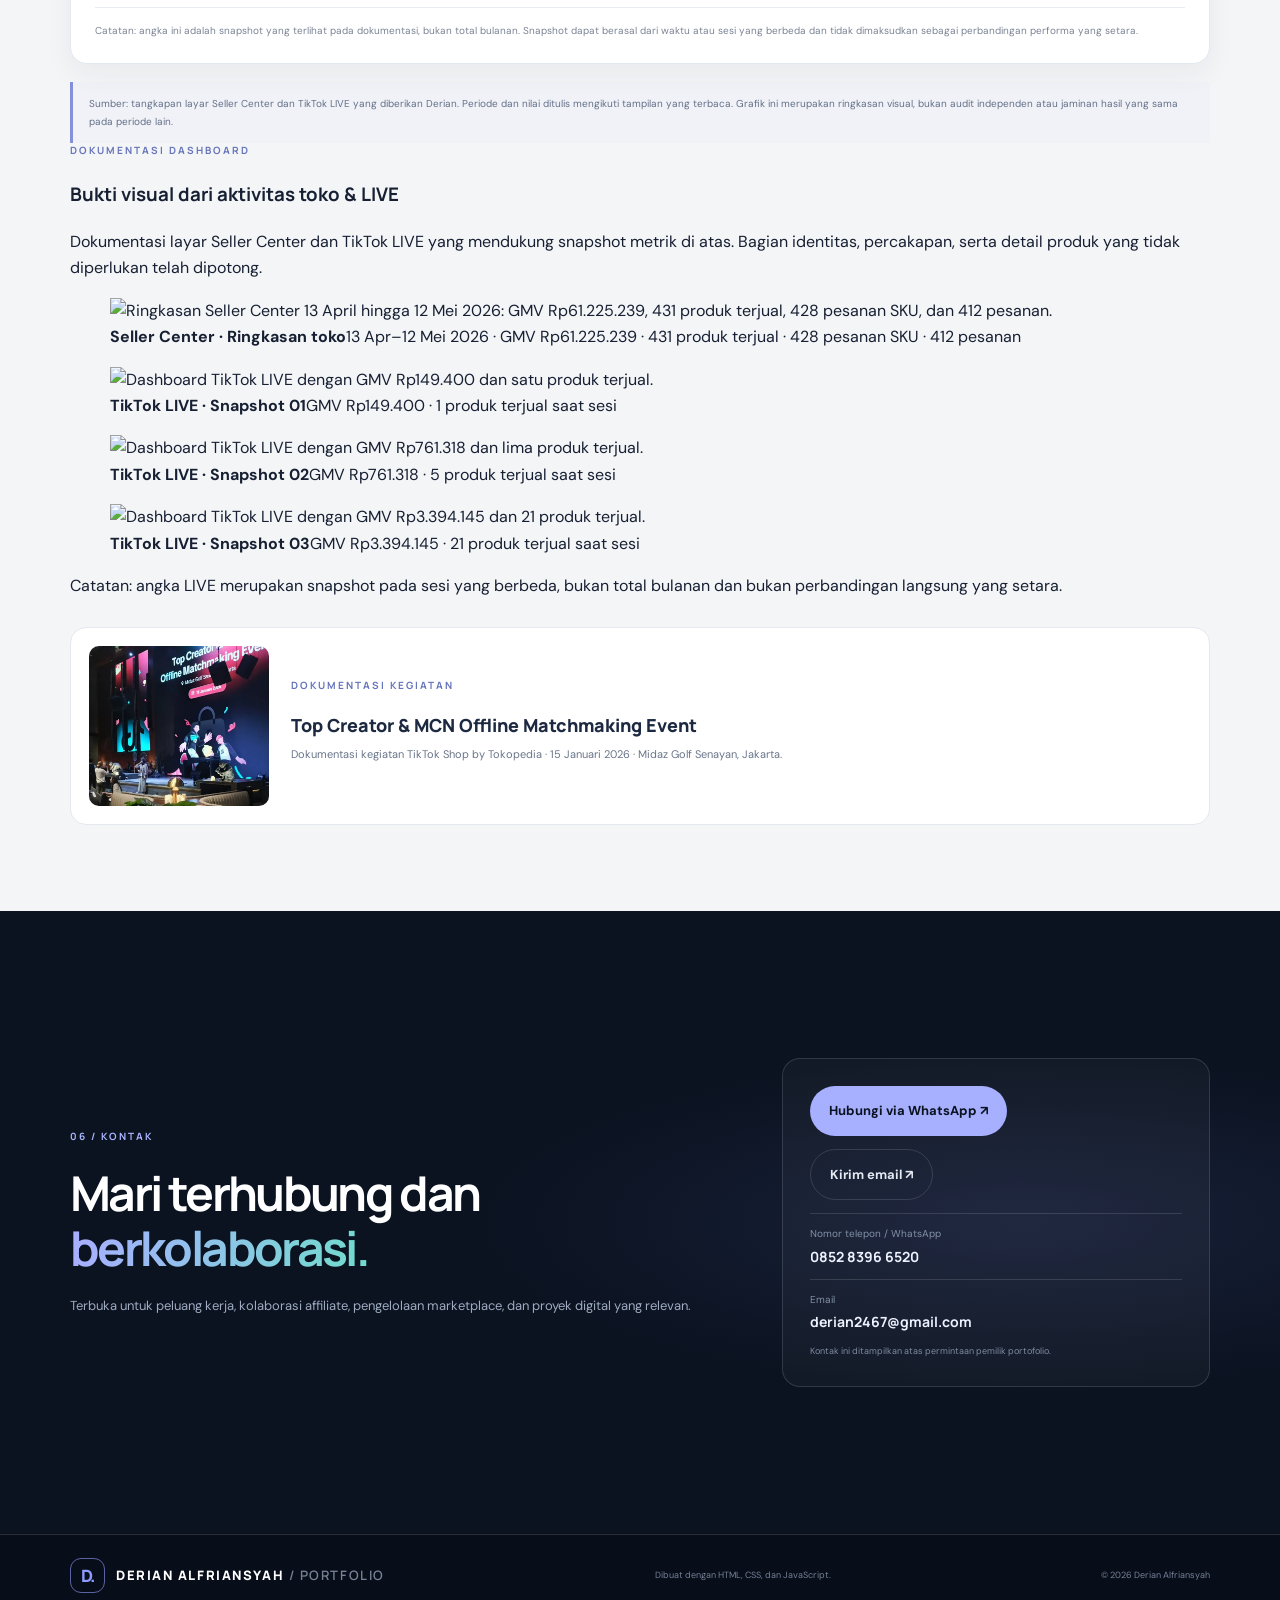
==== commit a28b0b9e: "Add verified dashboard evidence gallery" ====
--- a/index.html
+++ b/index.html
@@ -240,6 +240,42 @@
 </article>
 </div>
 <div class="analytics-disclaimer" data-i18n="analytics_disclaimer">Sumber: tangkapan layar Seller Center dan TikTok LIVE yang diberikan Derian. Periode dan nilai ditulis mengikuti tampilan yang terbaca. Grafik ini merupakan ringkasan visual, bukan audit independen atau jaminan hasil yang sama pada periode lain.</div>
+<div class="evidence-gallery" aria-labelledby="evidence-gallery-title">
+  <div class="evidence-gallery-heading">
+    <div>
+      <p class="eyebrow eyebrow-dark" data-i18n="proof_eyebrow">DOKUMENTASI DASHBOARD</p>
+      <h3 id="evidence-gallery-title" data-i18n="proof_title">Bukti visual dari aktivitas toko &amp; LIVE</h3>
+    </div>
+    <p data-i18n="proof_intro">Dokumentasi layar Seller Center dan TikTok LIVE yang mendukung snapshot metrik di atas. Bagian identitas, percakapan, serta detail produk yang tidak diperlukan telah dipotong.</p>
+  </div>
+  <div class="evidence-photo-grid">
+    <figure class="evidence-photo-card">
+      <a href="assets/evidence-seller-center-summary-61m.webp" target="_blank" rel="noopener noreferrer">
+        <img class="proof-image" loading="lazy" src="assets/evidence-seller-center-summary-61m.webp" alt="Ringkasan Seller Center 13 April hingga 12 Mei 2026: GMV Rp61.225.239, 431 produk terjual, 428 pesanan SKU, dan 412 pesanan." data-alt-id="Ringkasan Seller Center 13 April hingga 12 Mei 2026: GMV Rp61.225.239, 431 produk terjual, 428 pesanan SKU, dan 412 pesanan." data-alt-en="Seller Center summary from April 13 to May 12, 2026: GMV IDR 61,225,239, 431 products sold, 428 SKU orders, and 412 orders." />
+      </a>
+      <figcaption><strong data-i18n="proof_seller_title">Seller Center · Ringkasan toko</strong><span data-i18n="proof_seller_desc">13 Apr–12 Mei 2026 · GMV Rp61.225.239 · 431 produk terjual · 428 pesanan SKU · 412 pesanan</span></figcaption>
+    </figure>
+    <figure class="evidence-photo-card">
+      <a href="assets/evidence-live-149k.webp" target="_blank" rel="noopener noreferrer">
+        <img class="proof-image" loading="lazy" src="assets/evidence-live-149k.webp" alt="Dashboard TikTok LIVE dengan GMV Rp149.400 dan satu produk terjual." data-alt-id="Dashboard TikTok LIVE dengan GMV Rp149.400 dan satu produk terjual." data-alt-en="TikTok LIVE dashboard showing IDR 149,400 GMV and one product sold." />
+      </a>
+      <figcaption><strong data-i18n="proof_live1_title">TikTok LIVE · Snapshot 01</strong><span data-i18n="proof_live1_desc">GMV Rp149.400 · 1 produk terjual saat sesi</span></figcaption>
+    </figure>
+    <figure class="evidence-photo-card">
+      <a href="assets/evidence-live-761k.webp" target="_blank" rel="noopener noreferrer">
+        <img class="proof-image" loading="lazy" src="assets/evidence-live-761k.webp" alt="Dashboard TikTok LIVE dengan GMV Rp761.318 dan lima produk terjual." data-alt-id="Dashboard TikTok LIVE dengan GMV Rp761.318 dan lima produk terjual." data-alt-en="TikTok LIVE dashboard showing IDR 761,318 GMV and five products sold." />
+      </a>
+      <figcaption><strong data-i18n="proof_live2_title">TikTok LIVE · Snapshot 02</strong><span data-i18n="proof_live2_desc">GMV Rp761.318 · 5 produk terjual saat sesi</span></figcaption>
+    </figure>
+    <figure class="evidence-photo-card">
+      <a href="assets/evidence-live-3394k.webp" target="_blank" rel="noopener noreferrer">
+        <img class="proof-image" loading="lazy" src="assets/evidence-live-3394k.webp" alt="Dashboard TikTok LIVE dengan GMV Rp3.394.145 dan 21 produk terjual." data-alt-id="Dashboard TikTok LIVE dengan GMV Rp3.394.145 dan 21 produk terjual." data-alt-en="TikTok LIVE dashboard showing IDR 3,394,145 GMV and 21 products sold." />
+      </a>
+      <figcaption><strong data-i18n="proof_live3_title">TikTok LIVE · Snapshot 03</strong><span data-i18n="proof_live3_desc">GMV Rp3.394.145 · 21 produk terjual saat sesi</span></figcaption>
+    </figure>
+  </div>
+  <p class="evidence-photo-note" data-i18n="proof_note">Catatan: angka LIVE merupakan snapshot pada sesi yang berbeda, bukan total bulanan dan bukan perbandingan langsung yang setara.</p>
+</div>
 <div class="event-proof-row">
   <figure class="event-proof-photo"><a href="assets/event_tiktok_shop_mcn.webp" target="_blank" rel="noopener"><img loading="lazy" src="assets/event_tiktok_shop_mcn.webp" alt="Dokumentasi event Top Creator dan MCN Offline Matchmaking TikTok Shop, 15 Januari 2026." data-alt-id="Dokumentasi event Top Creator dan MCN Offline Matchmaking TikTok Shop, 15 Januari 2026." data-alt-en="Event documentation from TikTok Shop Top Creator &amp; MCN Offline Matchmaking, January 15, 2026." /></a></figure>
   <div class="event-proof-copy"><p class="eyebrow eyebrow-dark" data-i18n="event_eyebrow">DOKUMENTASI KEGIATAN</p><h3 data-i18n="event_title">Top Creator &amp; MCN Offline Matchmaking Event</h3><p data-i18n="event_desc">Dokumentasi kegiatan TikTok Shop by Tokopedia · 15 Januari 2026 · Midaz Golf Senayan, Jakarta.</p></div>
--- a/style.css
+++ b/style.css
@@ -140,3 +140,10 @@
 .project-demo-link:focus-visible{outline:3px solid #8f9cff;outline-offset:3px}
 
 .demo-disclaimer{display:block;margin:-5px 0 13px;color:#89949f;font-size:9px;line-height:1.6}
+
+
+/* Evidence-led case-study context */
+.analytics-scope{margin:0 0 17px;padding:12px 14px;border-left:3px solid #7887d7;border-radius:0 10px 10px 0;background:#f3f5fa}
+.analytics-scope>span{display:block;color:#7784a0;font:800 8px/1.5 var(--font-display);letter-spacing:.14em}
+.analytics-scope p{margin:5px 0 0;color:#59667b;font-size:11px;line-height:1.7}
+.analytics-source-note{margin:15px 0 0;padding-top:12px;border-top:1px solid #e8ebf1;color:#7a8495;font-size:10px;line-height:1.7}
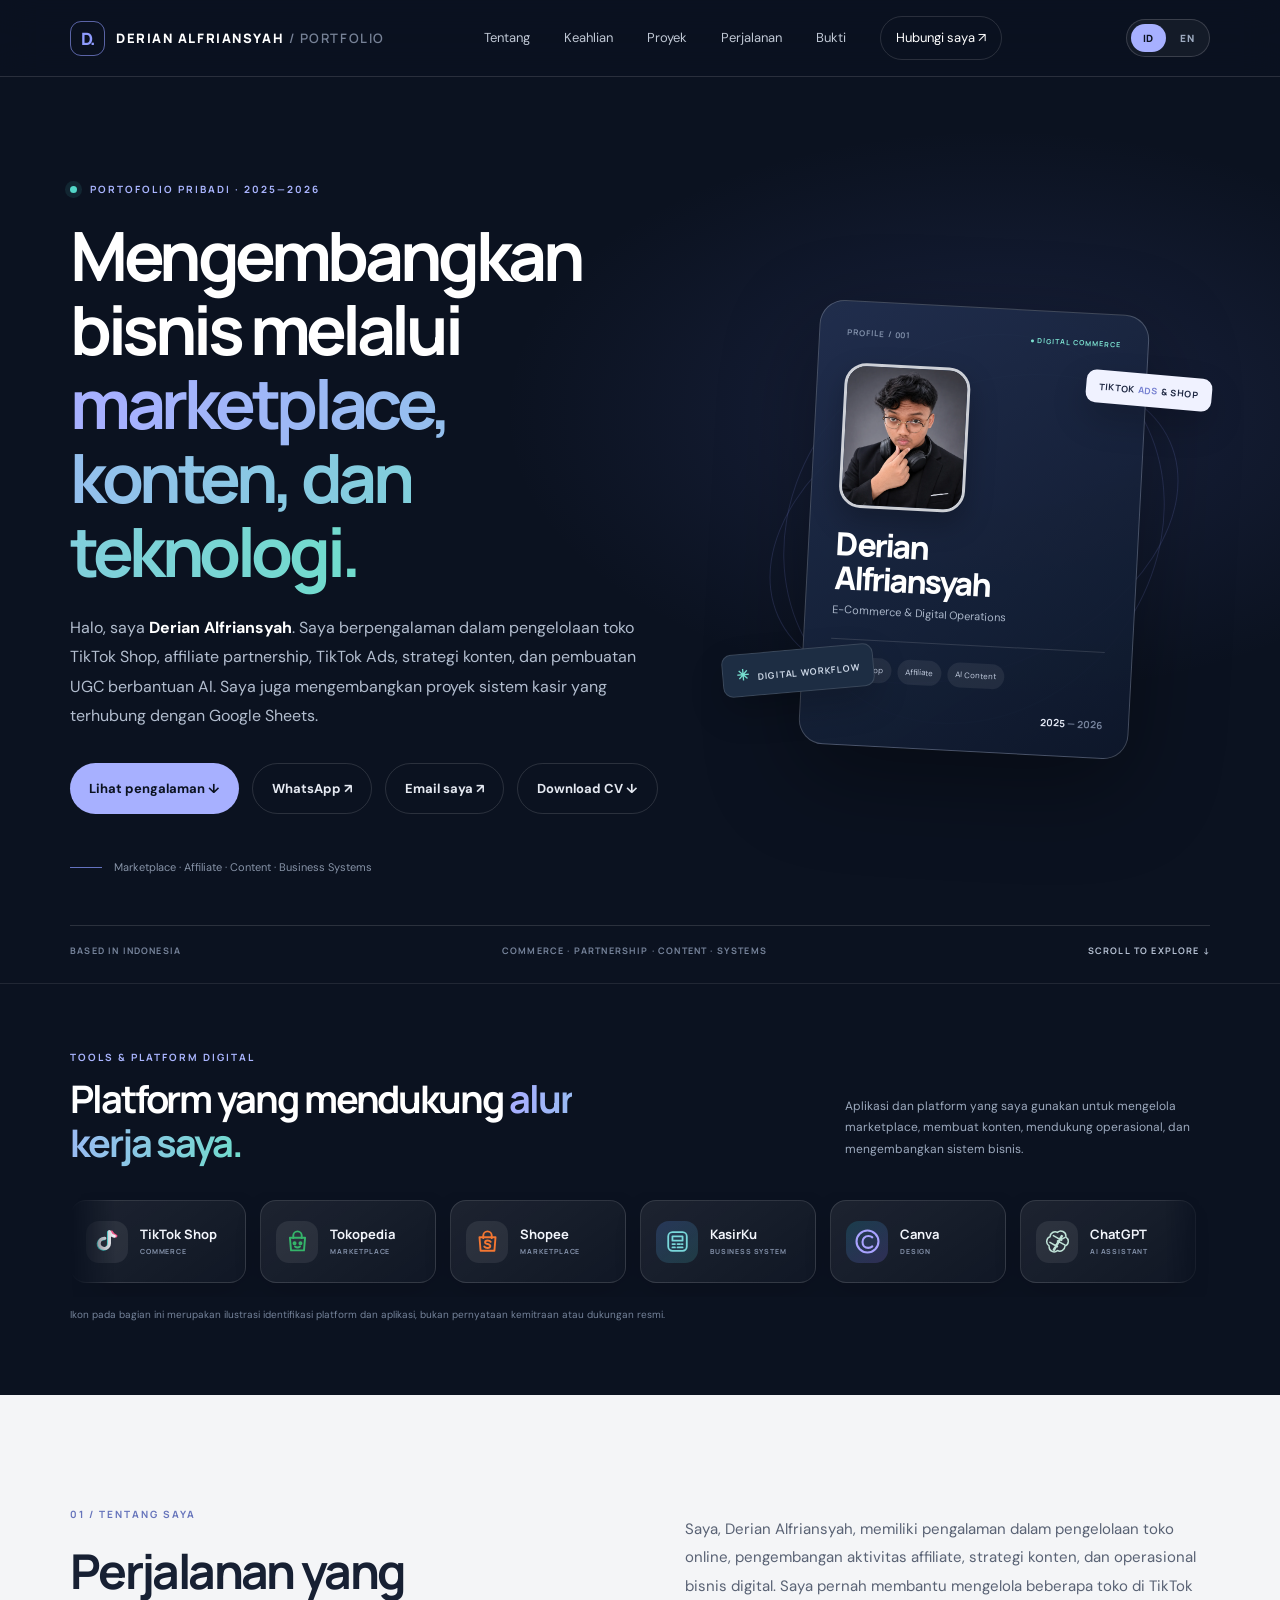
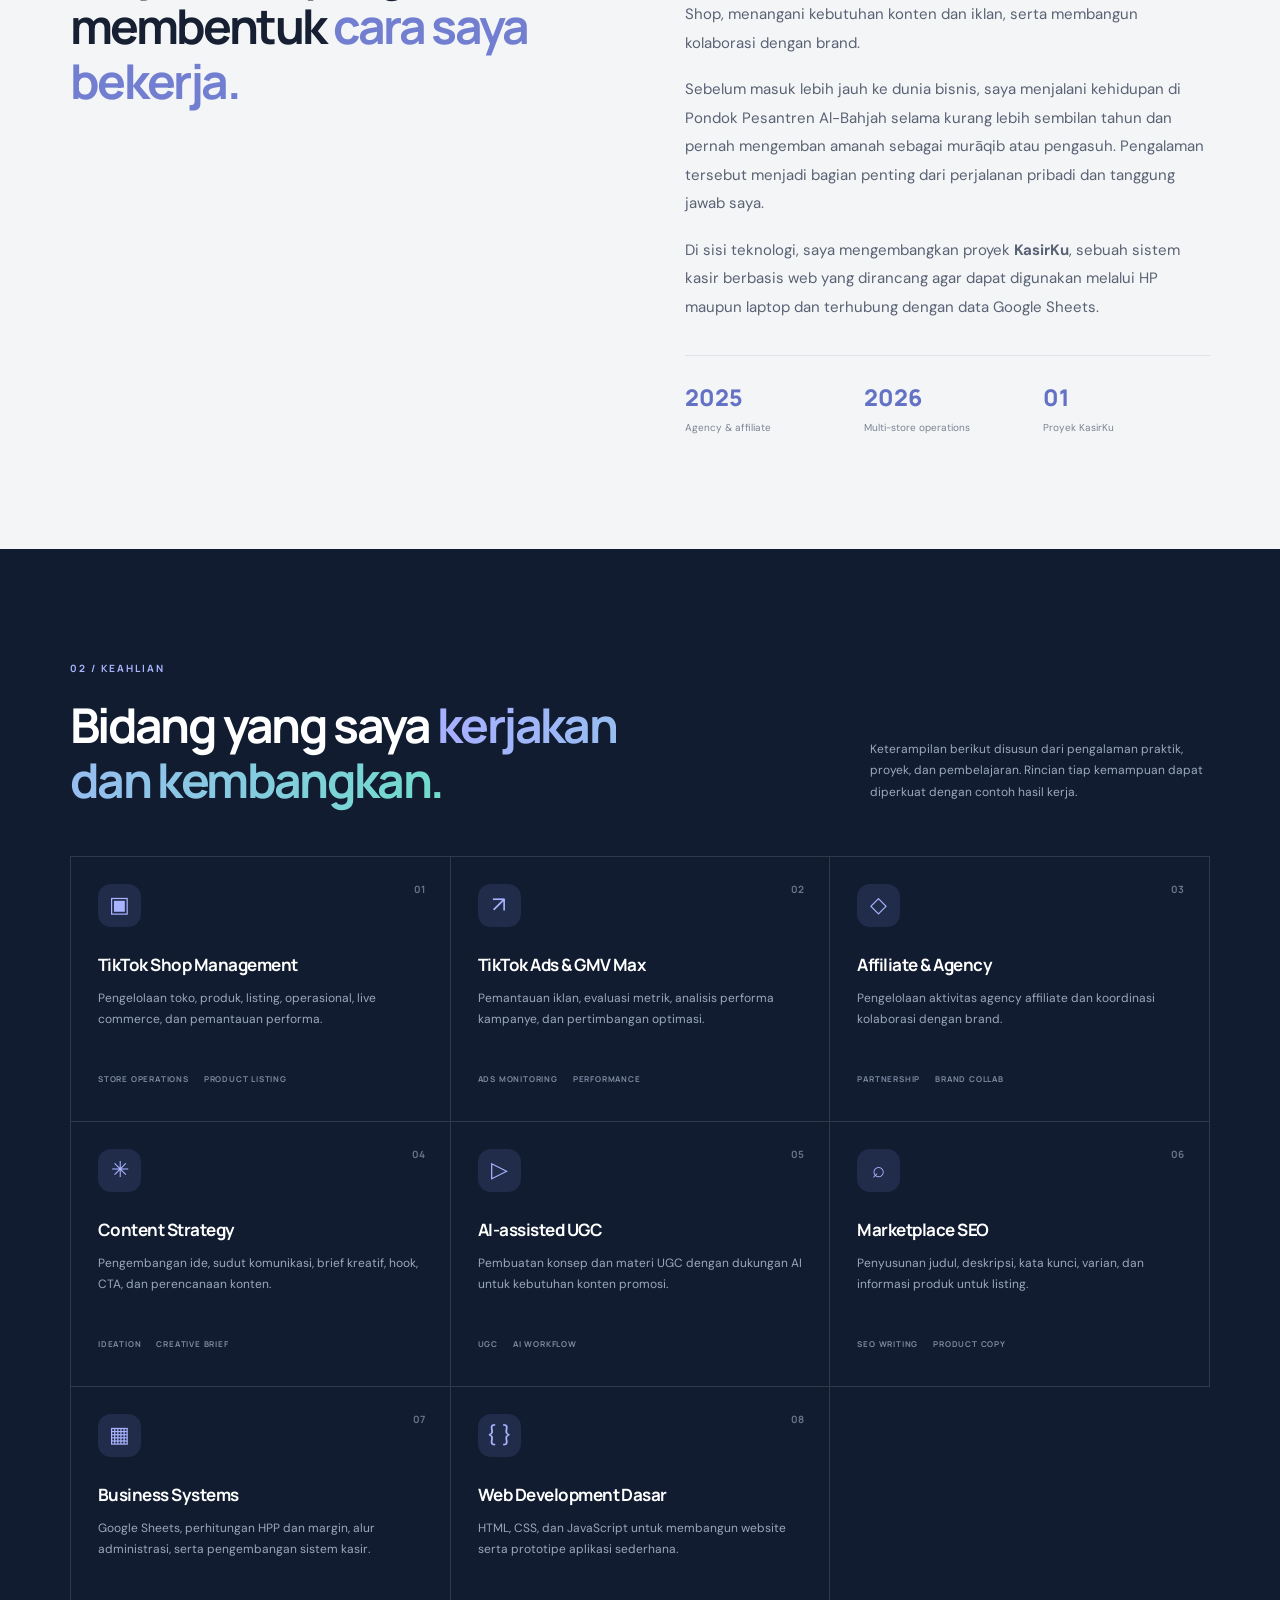
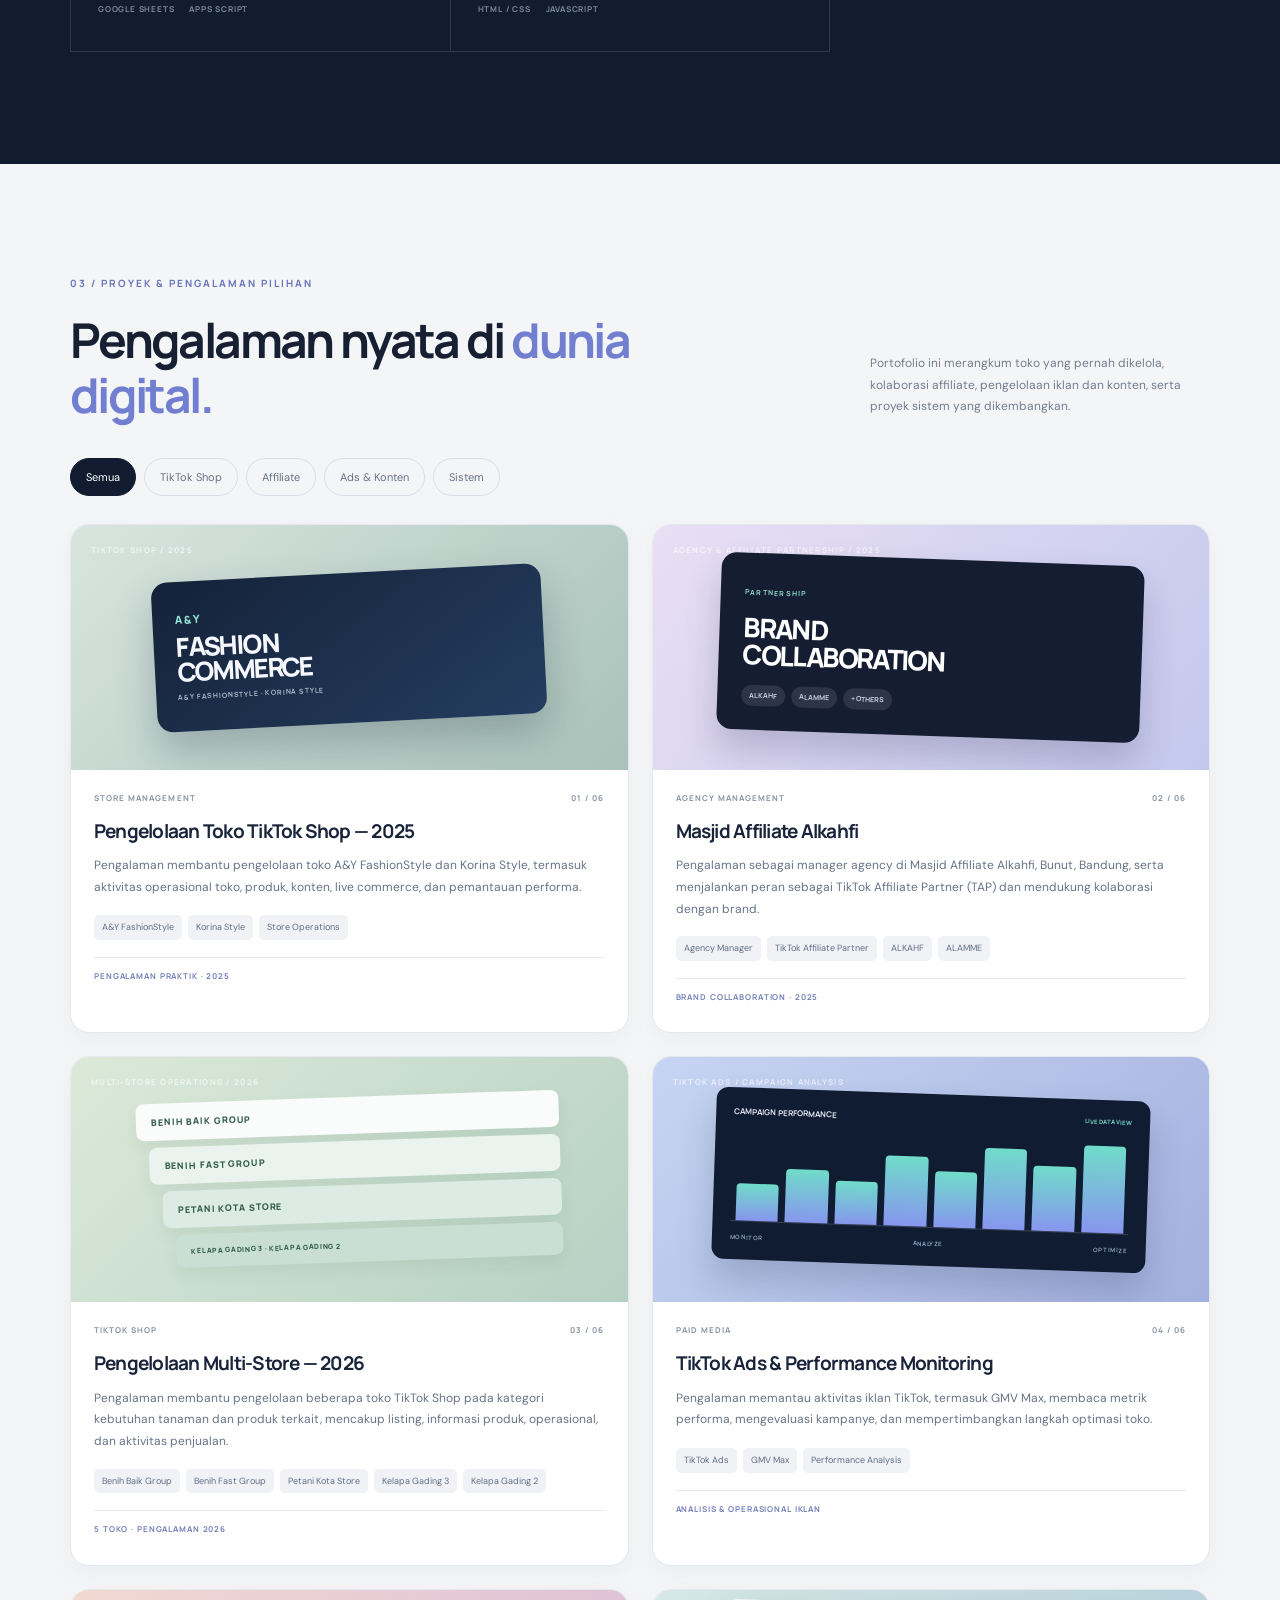
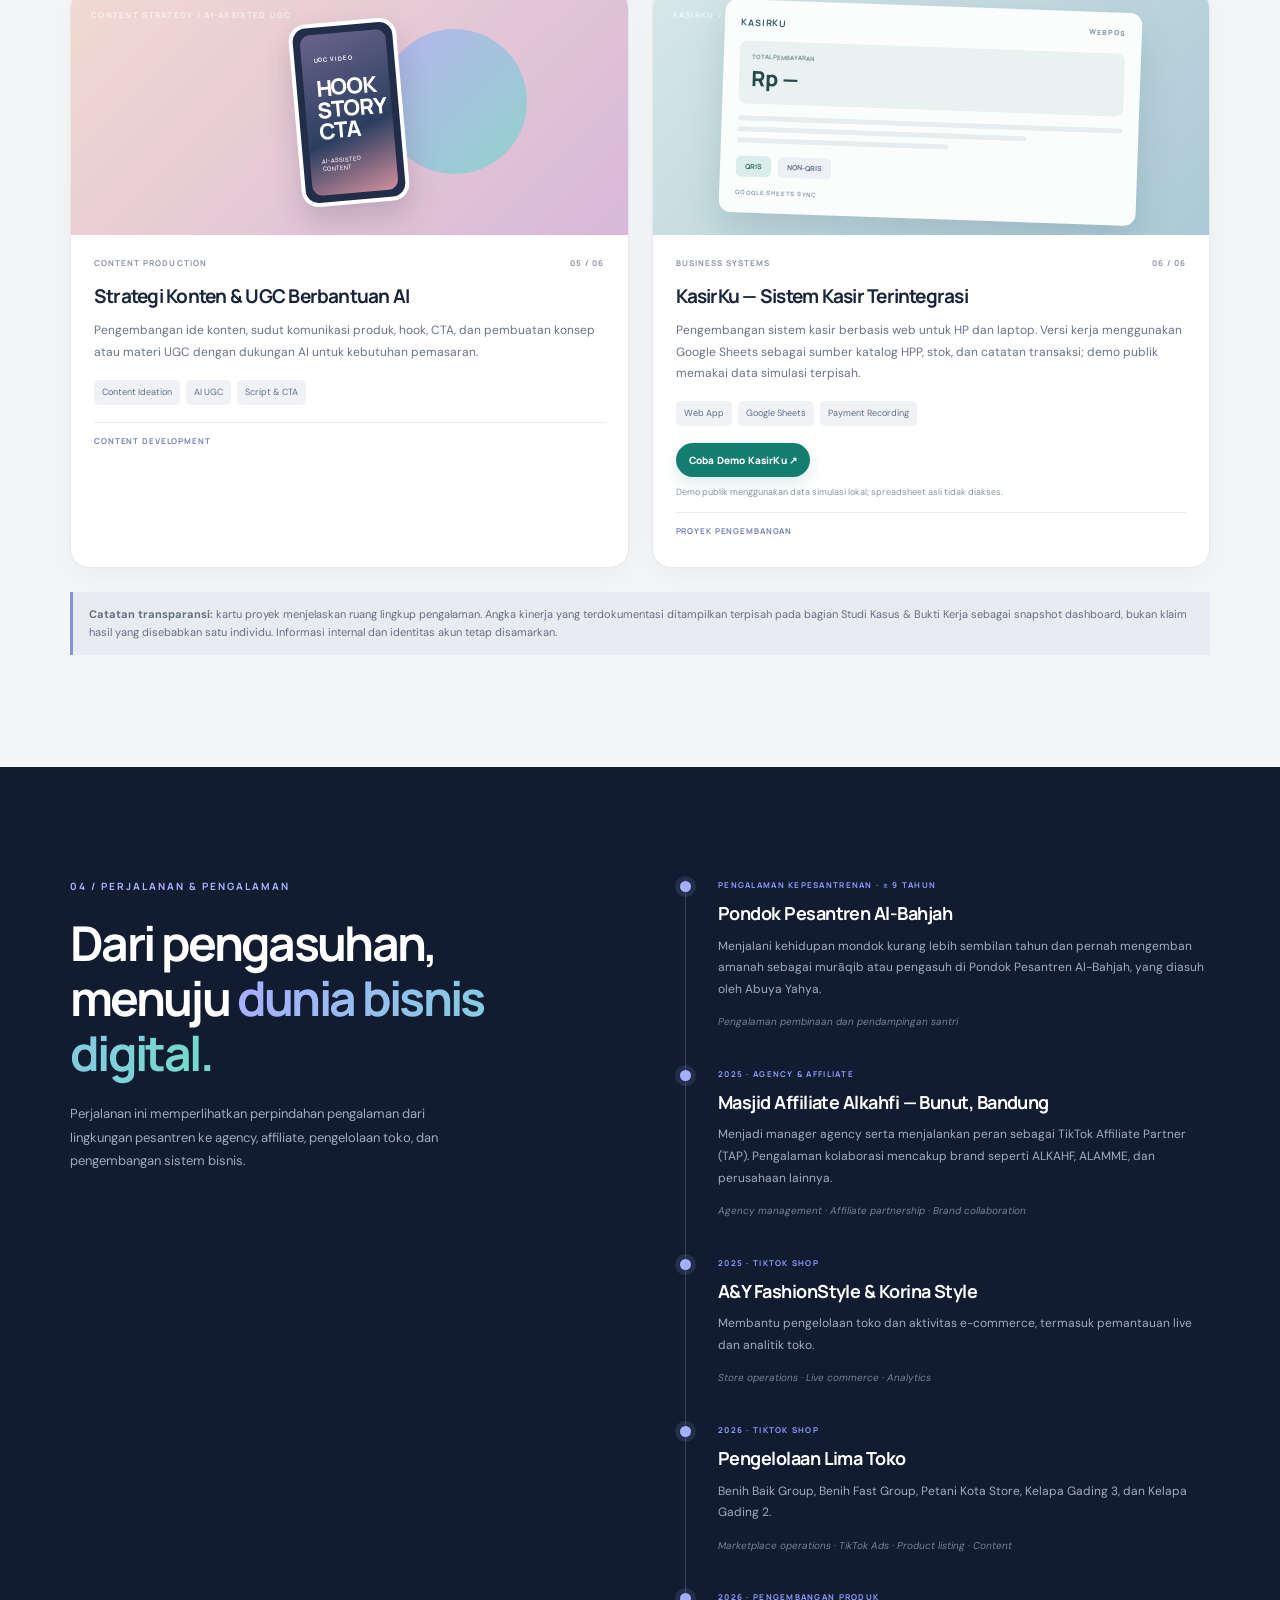
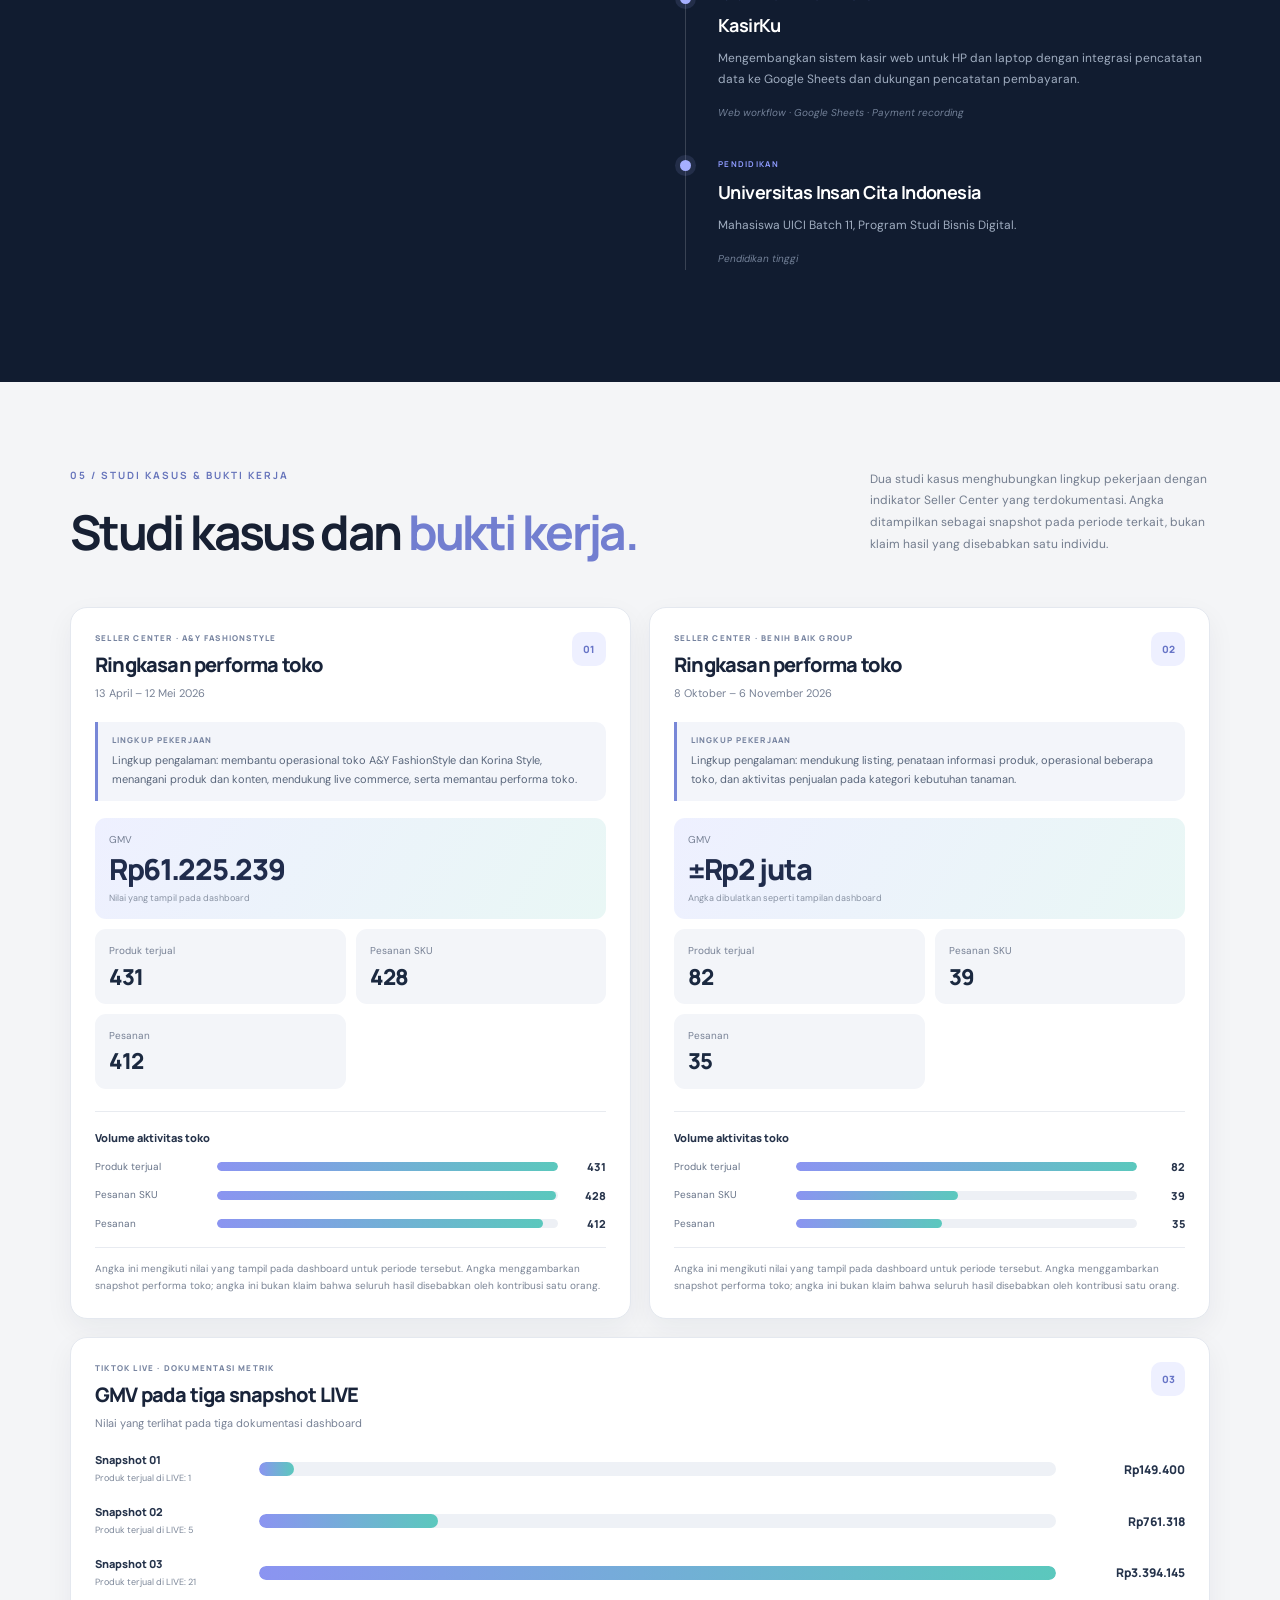
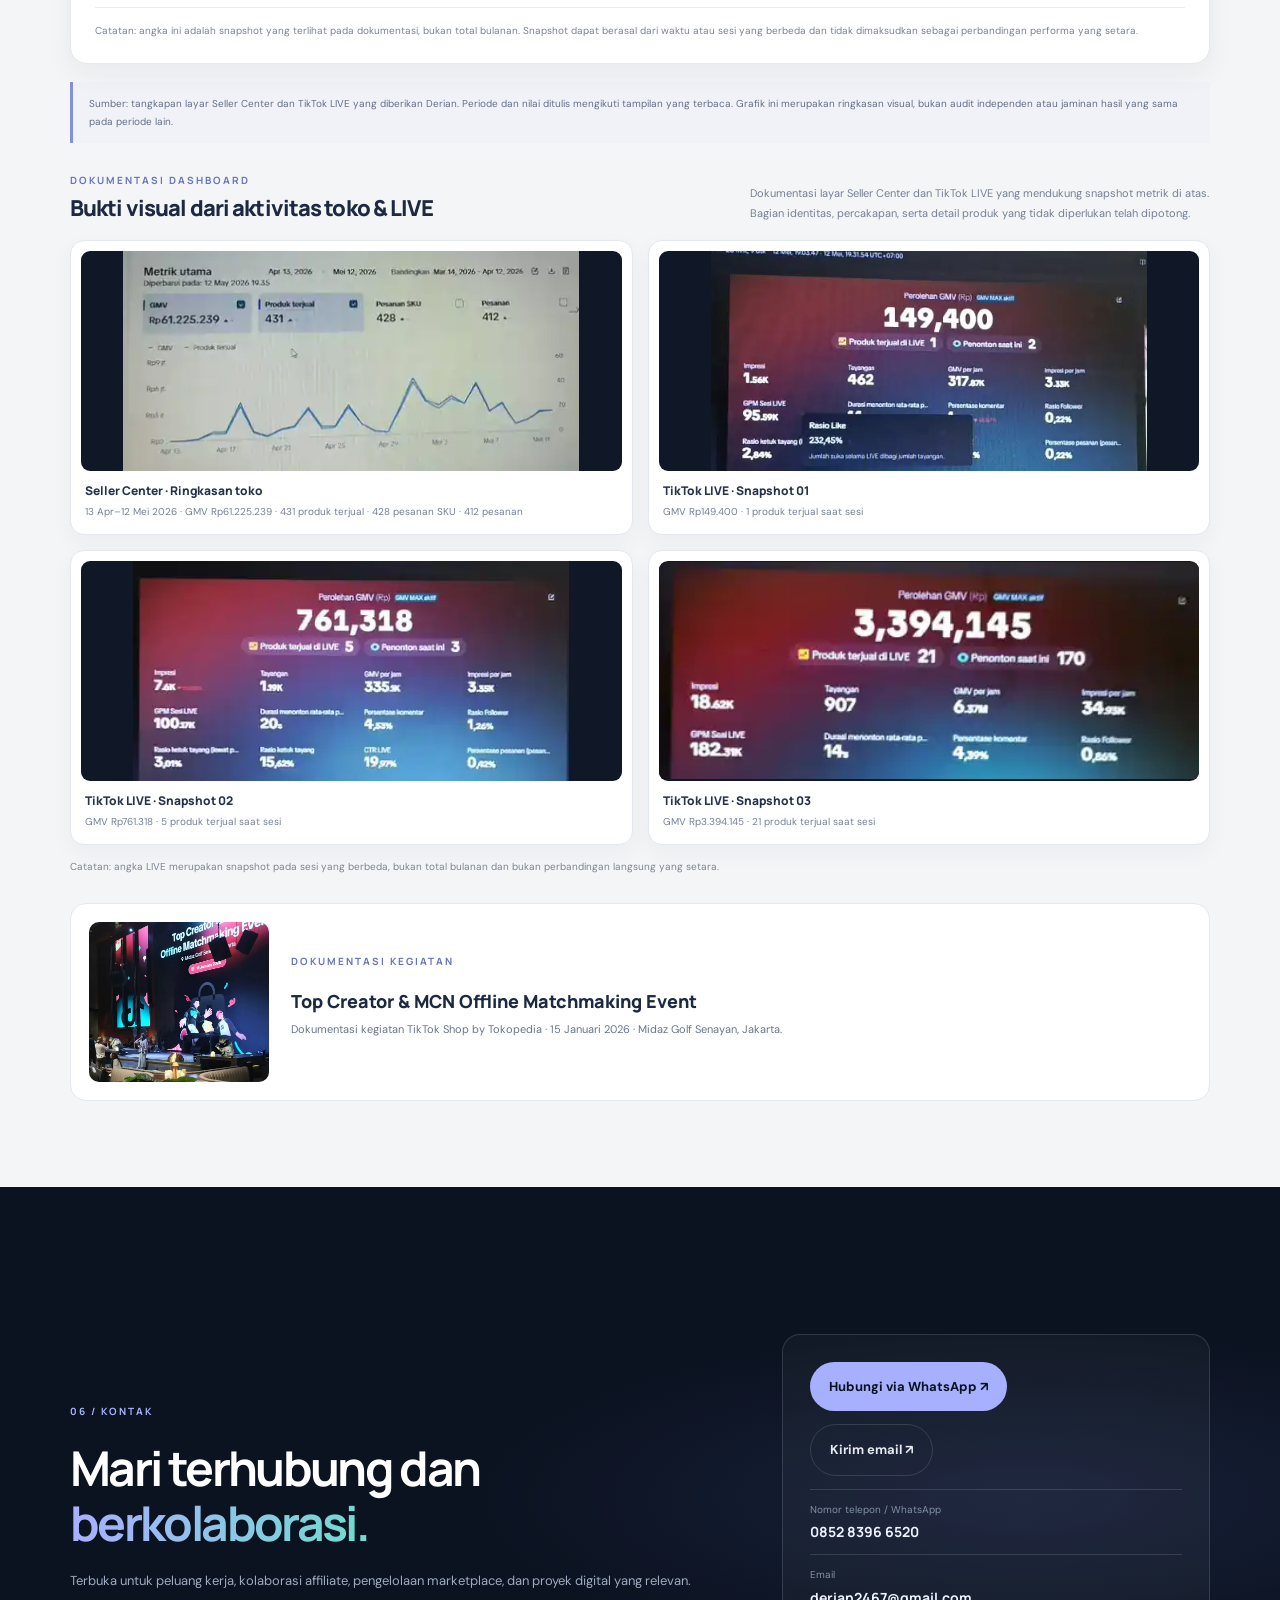
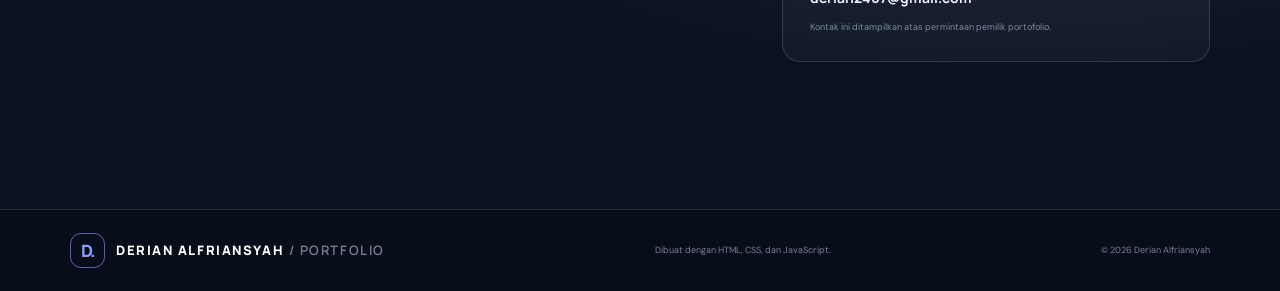
==== commit 21f35367: "Add downloadable professional CV to portfolio" ====
--- a/index.html
+++ b/index.html
@@ -40,6 +40,7 @@
 <a class="button button-primary" data-i18n="hero_button_projects" href="#projects">Lihat pengalaman <span aria-hidden="true">↓</span></a>
 <a class="button button-ghost" data-i18n="hero_button_contact" href="https://wa.me/6285283966520" target="_blank" rel="noopener noreferrer">Hubungi via WhatsApp <span aria-hidden="true">↗</span></a>
 <a class="button button-ghost" data-i18n="hero_button_email" href="mailto:derian2467@gmail.com">Email saya <span aria-hidden="true">↗</span></a>
+<a class="button button-ghost" data-i18n="hero_button_cv" href="assets/Derian-Alfriansyah-CV.pdf" download>Download CV <span aria-hidden="true">↓</span></a>
 </div>
 <div class="hero-note"><span class="note-line"></span><span data-i18n="hero_note">Marketplace · Affiliate · Content · Business Systems</span></div>
 </div>
--- a/style.css
+++ b/style.css
@@ -147,3 +147,28 @@
 .analytics-scope>span{display:block;color:#7784a0;font:800 8px/1.5 var(--font-display);letter-spacing:.14em}
 .analytics-scope p{margin:5px 0 0;color:#59667b;font-size:11px;line-height:1.7}
 .analytics-source-note{margin:15px 0 0;padding-top:12px;border-top:1px solid #e8ebf1;color:#7a8495;font-size:10px;line-height:1.7}
+
+
+/* Cropped source documentation gallery */
+.evidence-gallery{margin-top:30px}
+.evidence-gallery-heading{display:flex;justify-content:space-between;gap:28px;align-items:end;margin-bottom:17px}
+.evidence-gallery-heading .eyebrow{margin-bottom:8px}
+.evidence-gallery-heading h3{margin:0;color:#1c2940;font:800 22px/1.25 var(--font-display);letter-spacing:-.04em}
+.evidence-gallery-heading>p{max-width:460px;margin:0;color:#748095;font-size:11px;line-height:1.75}
+.evidence-photo-grid{display:grid;grid-template-columns:repeat(2,minmax(0,1fr));gap:15px}
+.evidence-photo-card{min-width:0;margin:0;padding:10px;border:1px solid #e3e8ef;border-radius:14px;background:#fff;box-shadow:0 8px 22px rgba(22,35,58,.045)}
+.evidence-photo-card>a{display:grid;place-items:center;min-height:170px;overflow:hidden;border-radius:9px;background:#101827}
+.evidence-photo-card img{display:block;width:100%;height:220px;object-fit:contain}
+.evidence-photo-card figcaption{display:grid;gap:5px;padding:11px 4px 3px}
+.evidence-photo-card figcaption strong{color:#26334b;font:800 12px/1.45 var(--font-display)}
+.evidence-photo-card figcaption span{color:#758196;font-size:10px;line-height:1.65}
+.evidence-photo-note{margin:13px 0 0;color:#7b8495;font-size:10px;line-height:1.7}
+@media(max-width:760px){
+  .evidence-gallery-heading{display:block}
+  .evidence-gallery-heading>p{margin-top:10px}
+  .evidence-photo-card img{height:185px}
+}
+@media(max-width:520px){
+  .evidence-photo-grid{grid-template-columns:1fr}
+  .evidence-photo-card img{height:auto;max-height:230px}
+}
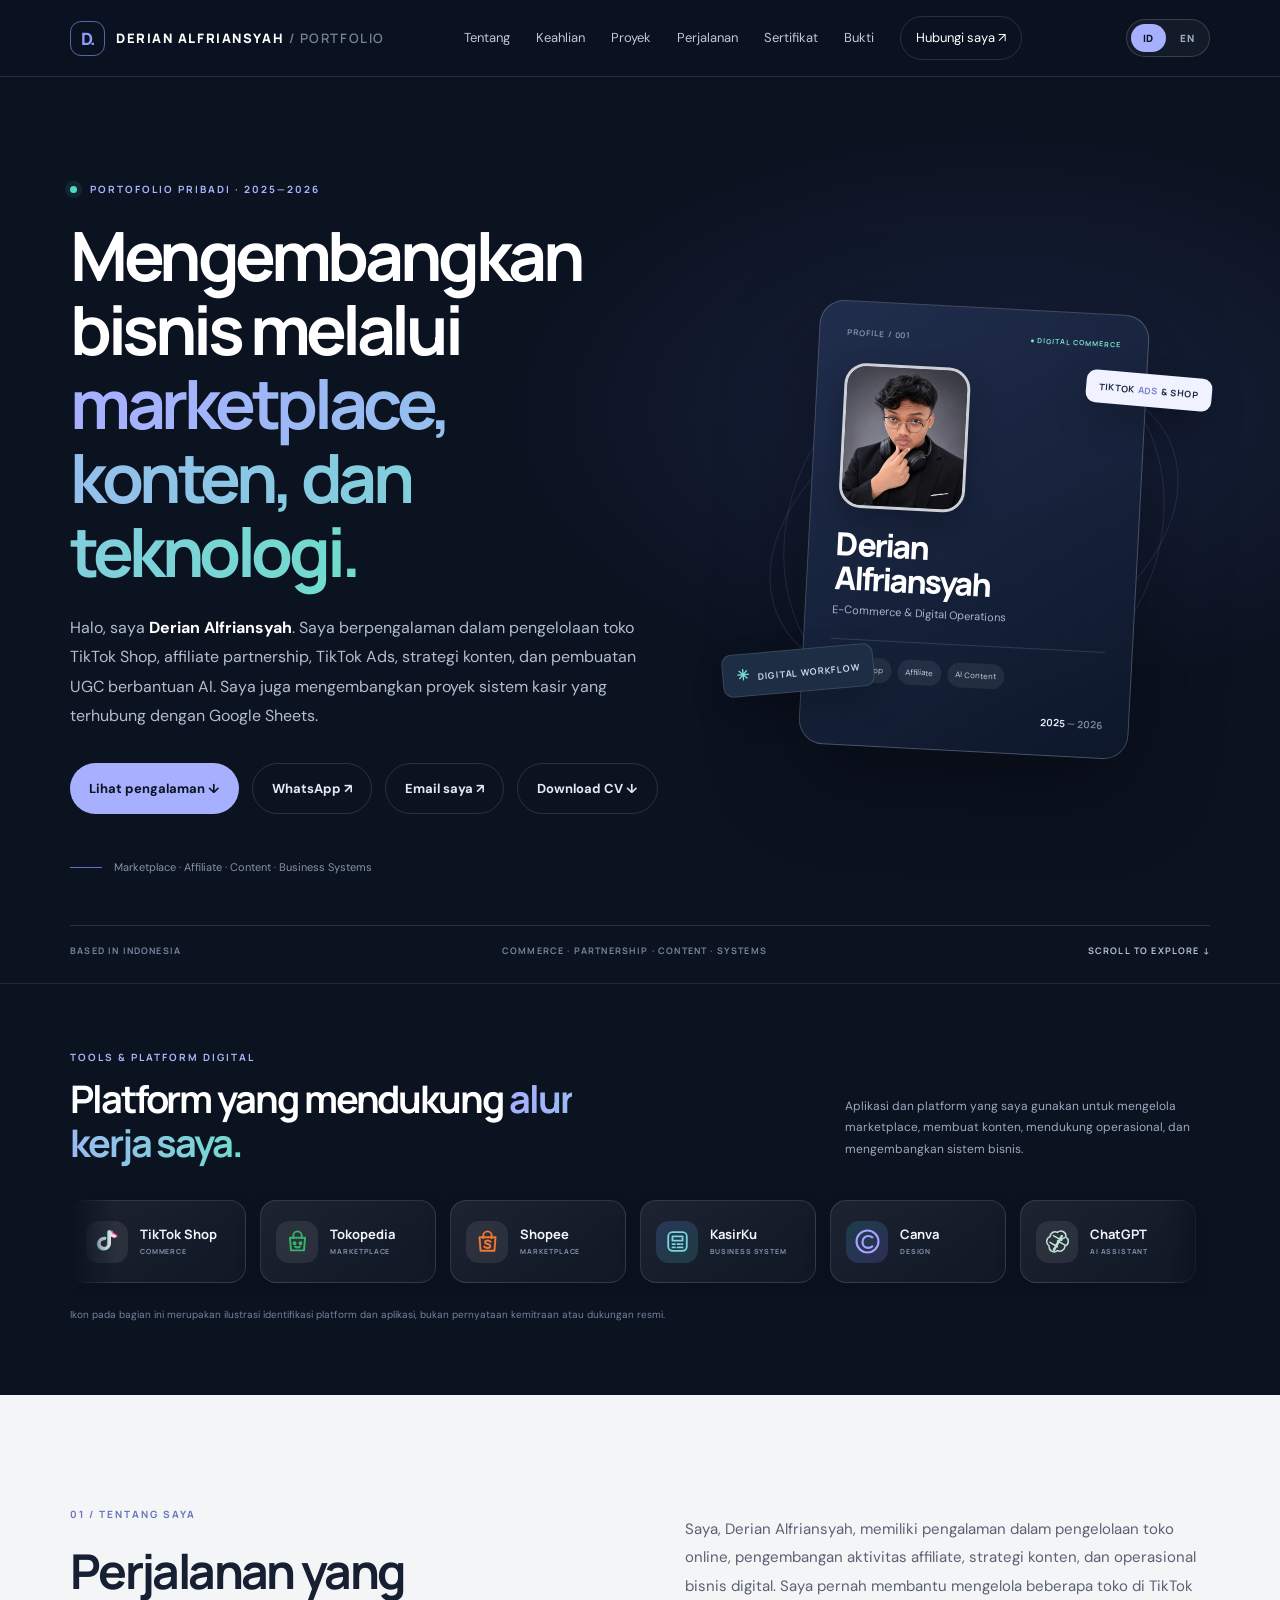
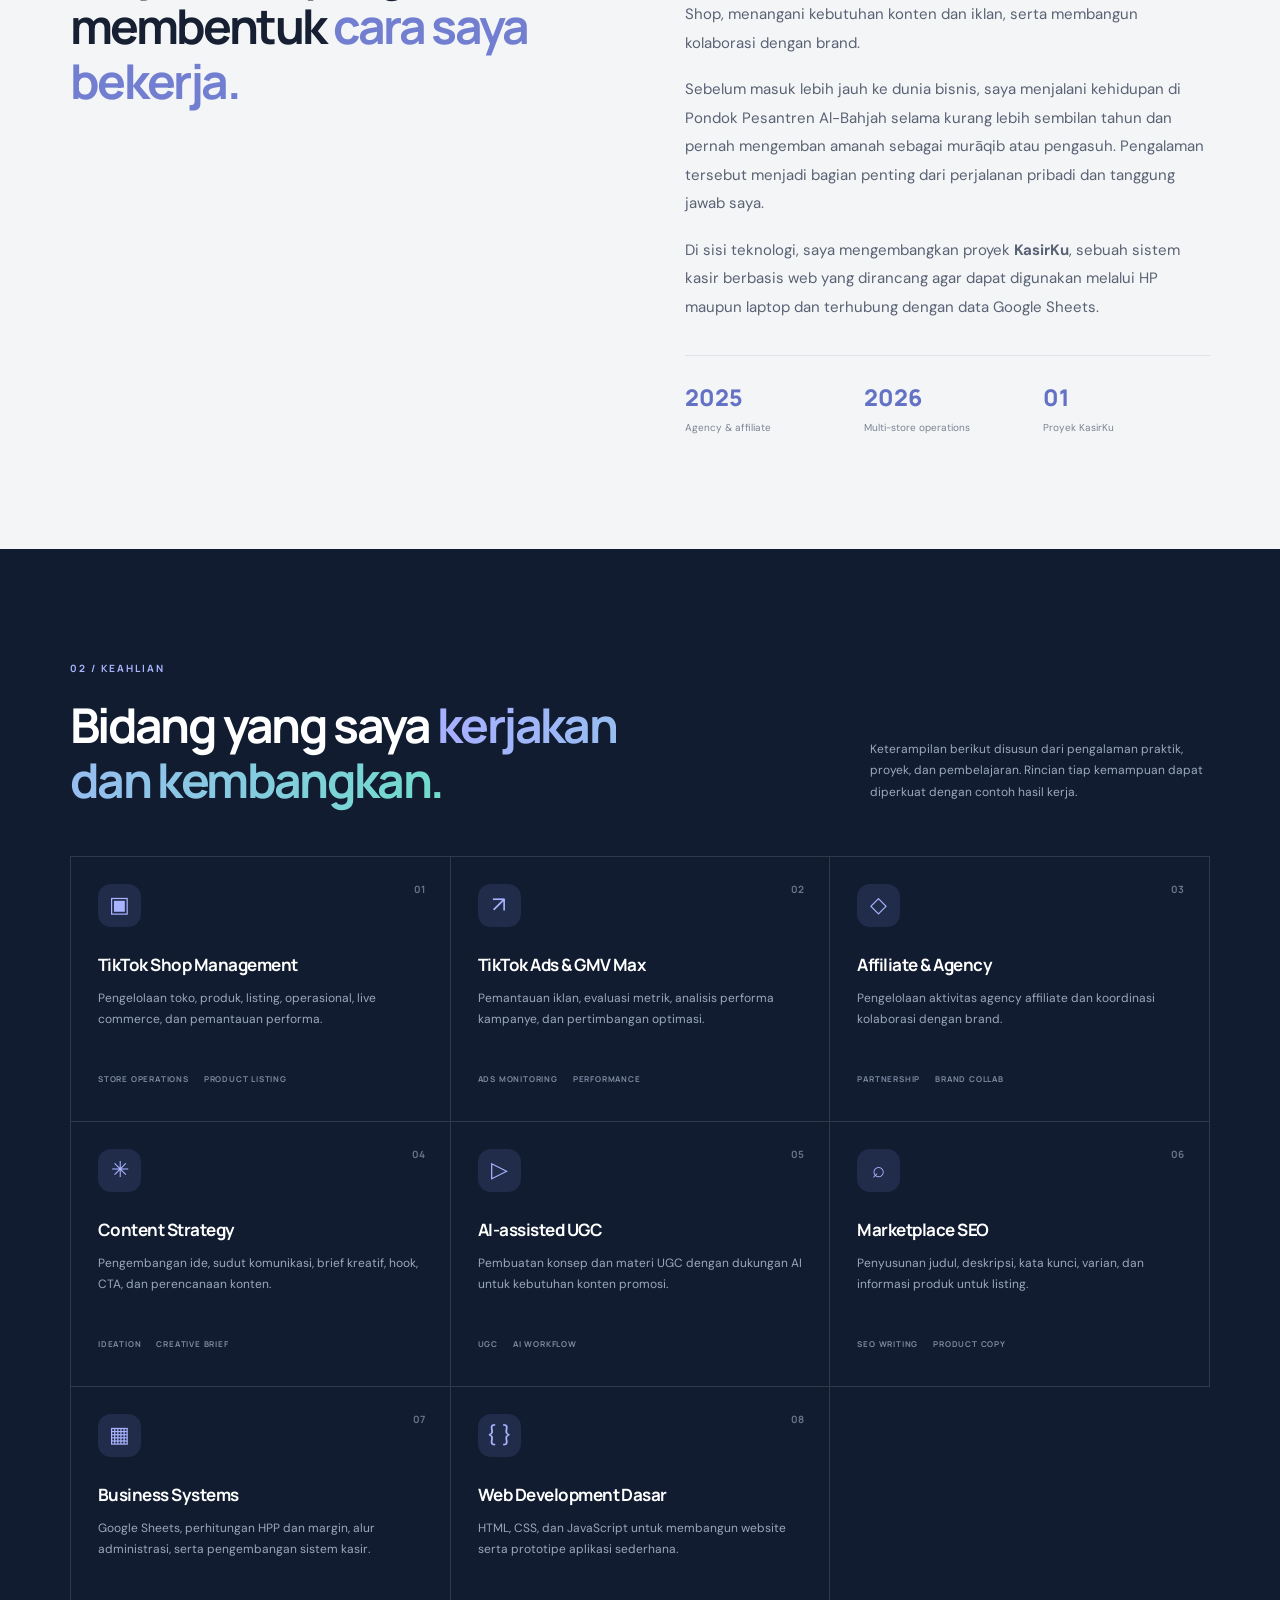
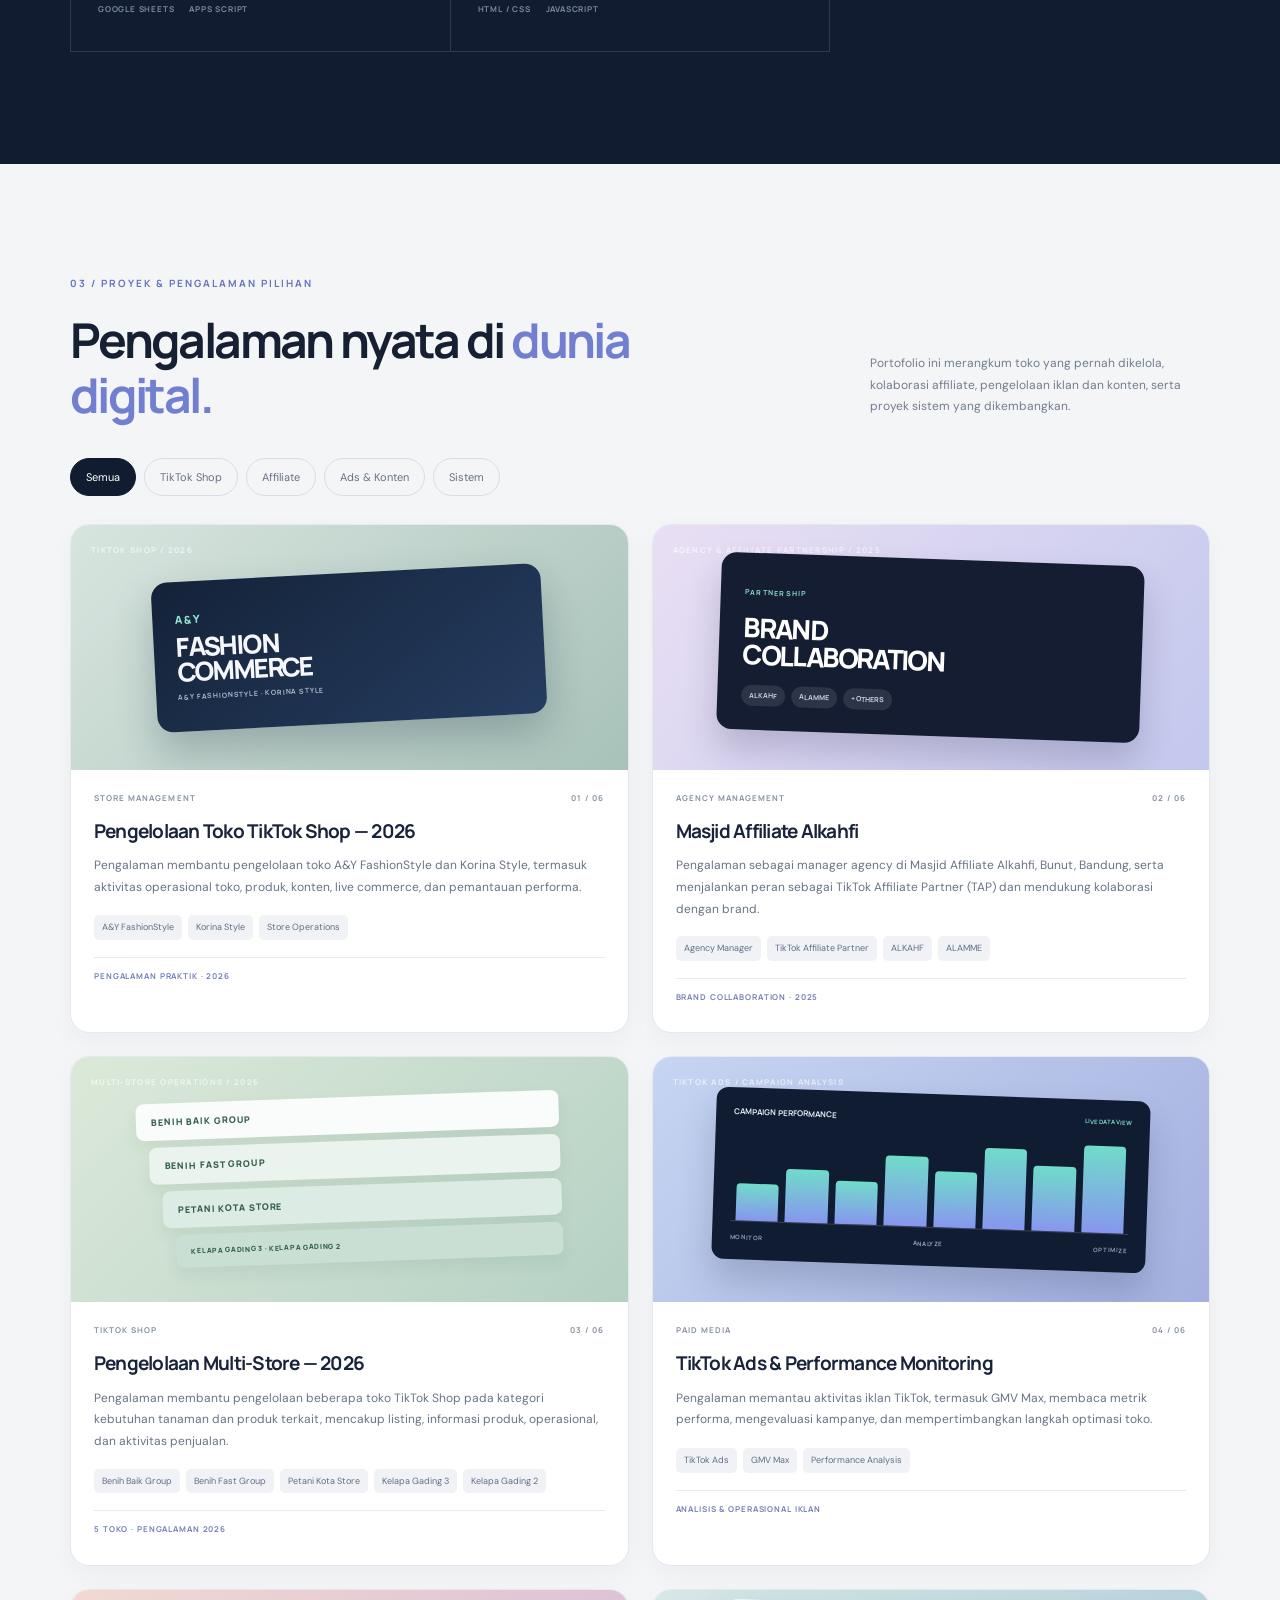
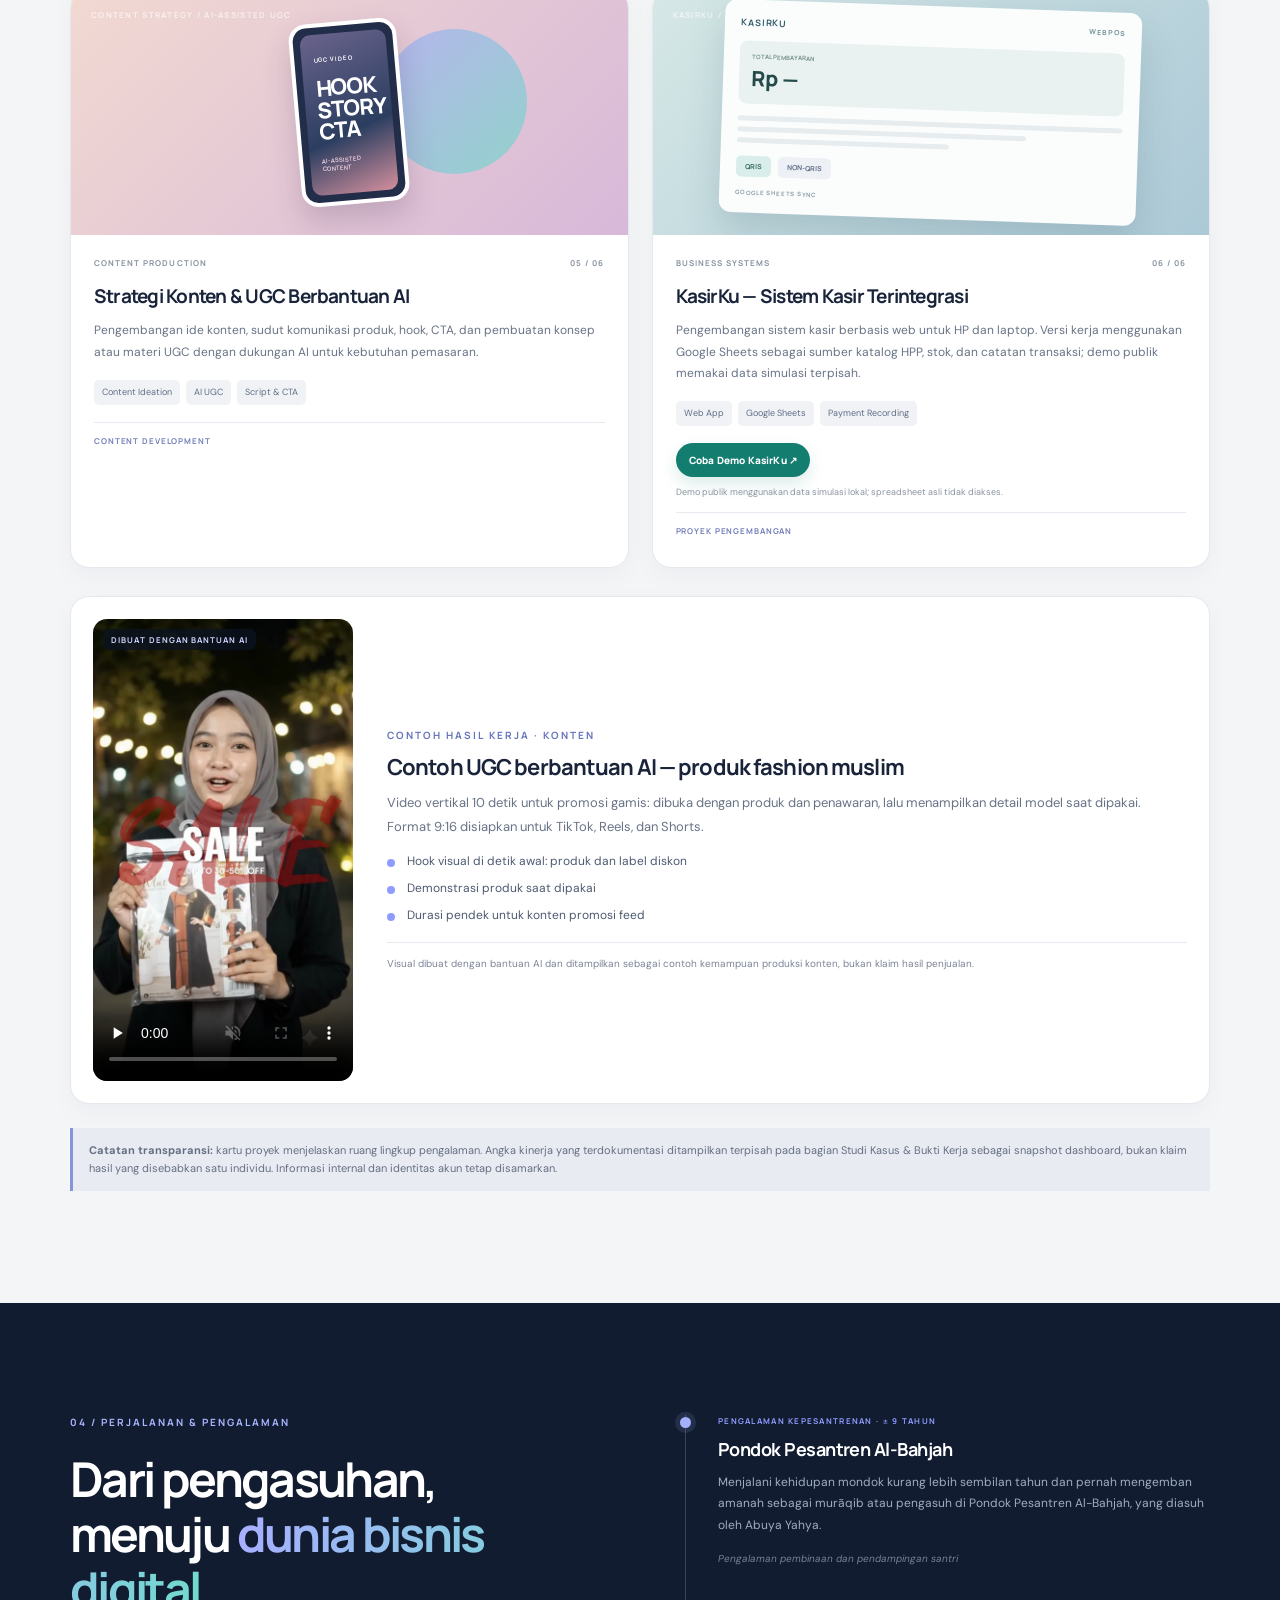
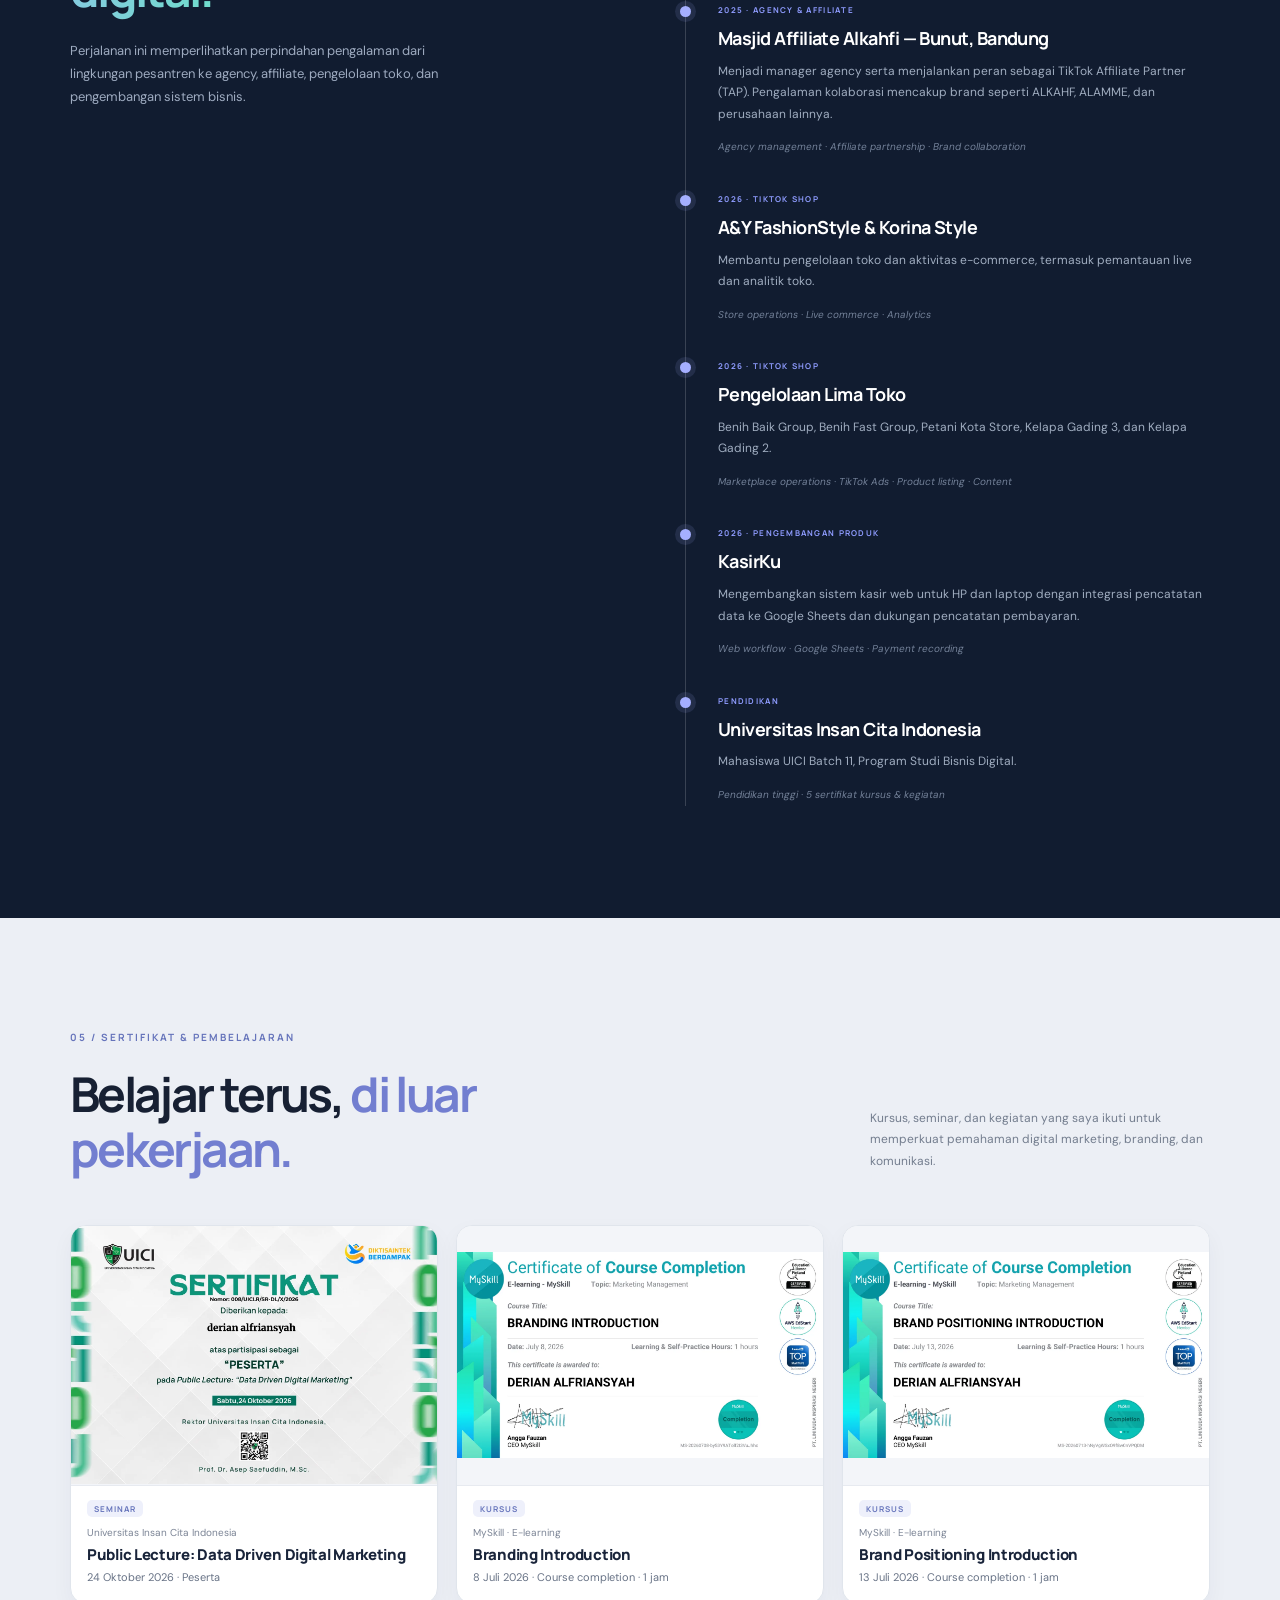
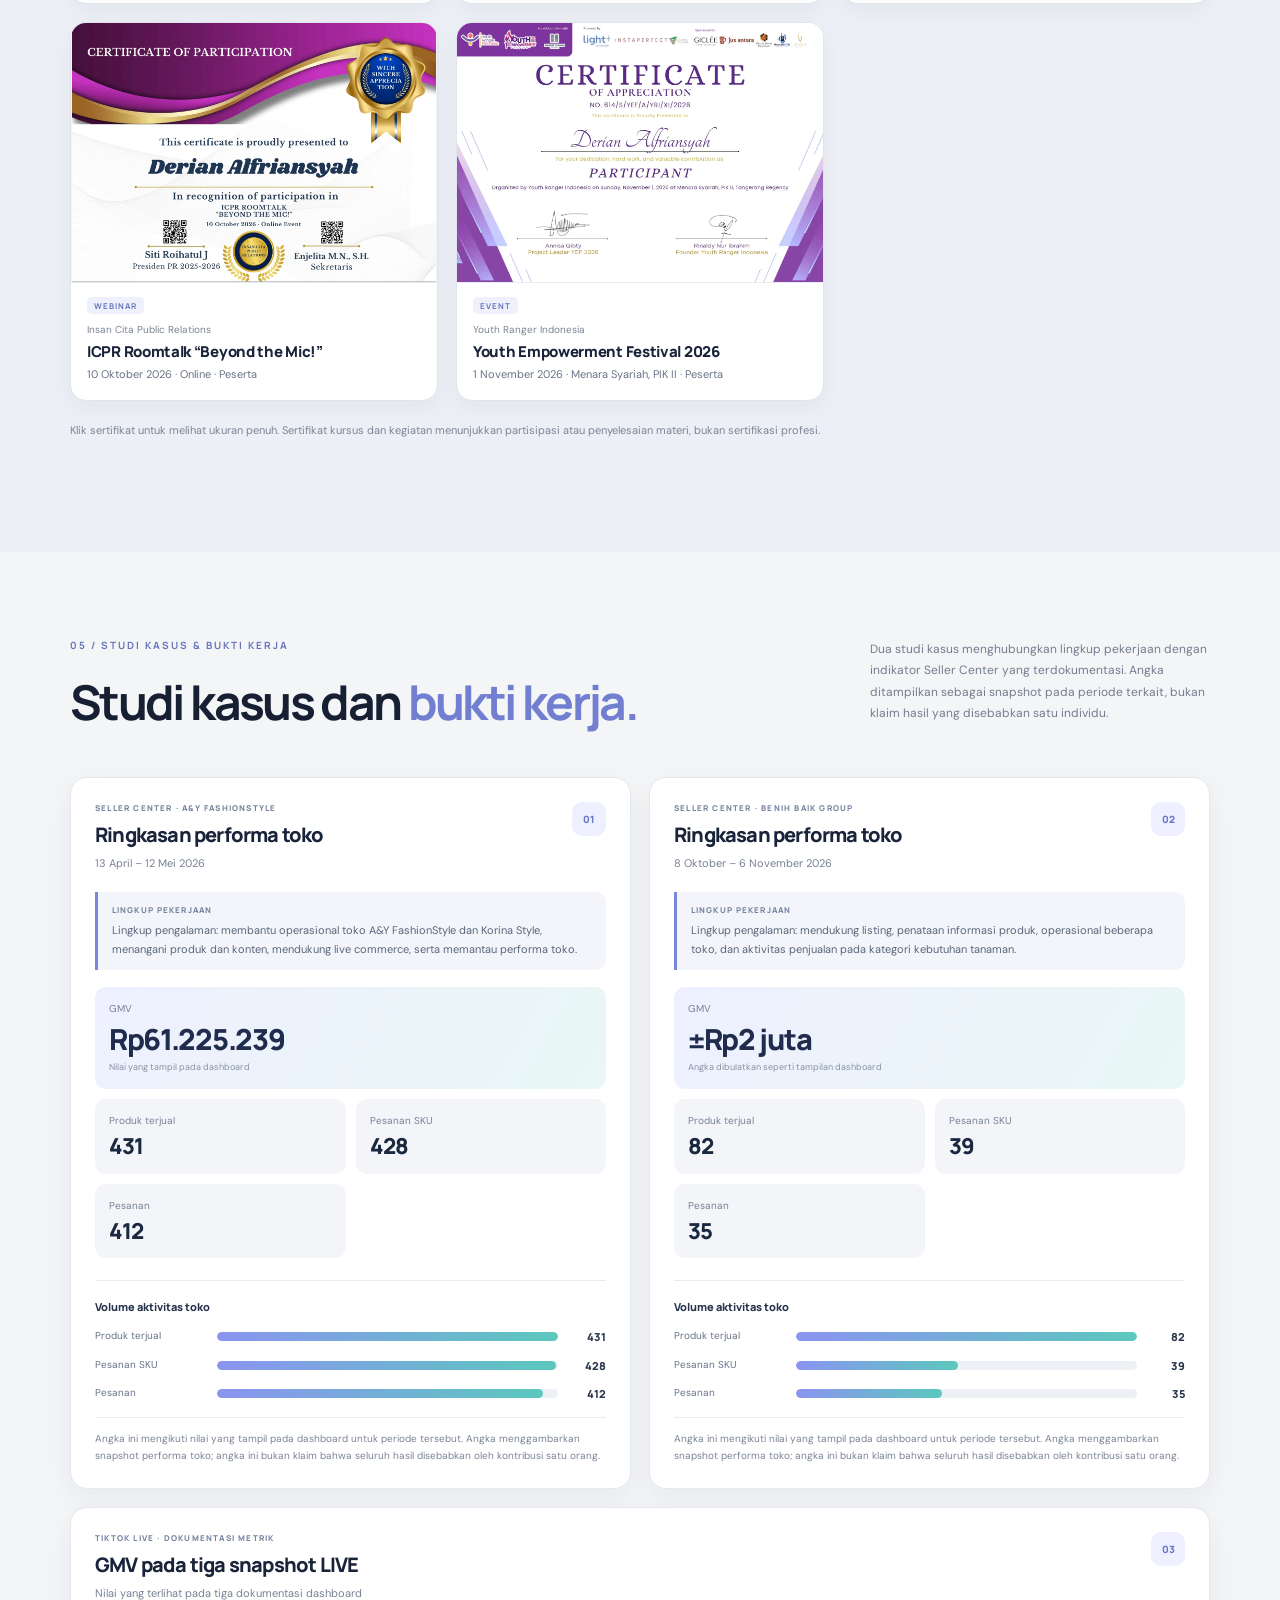
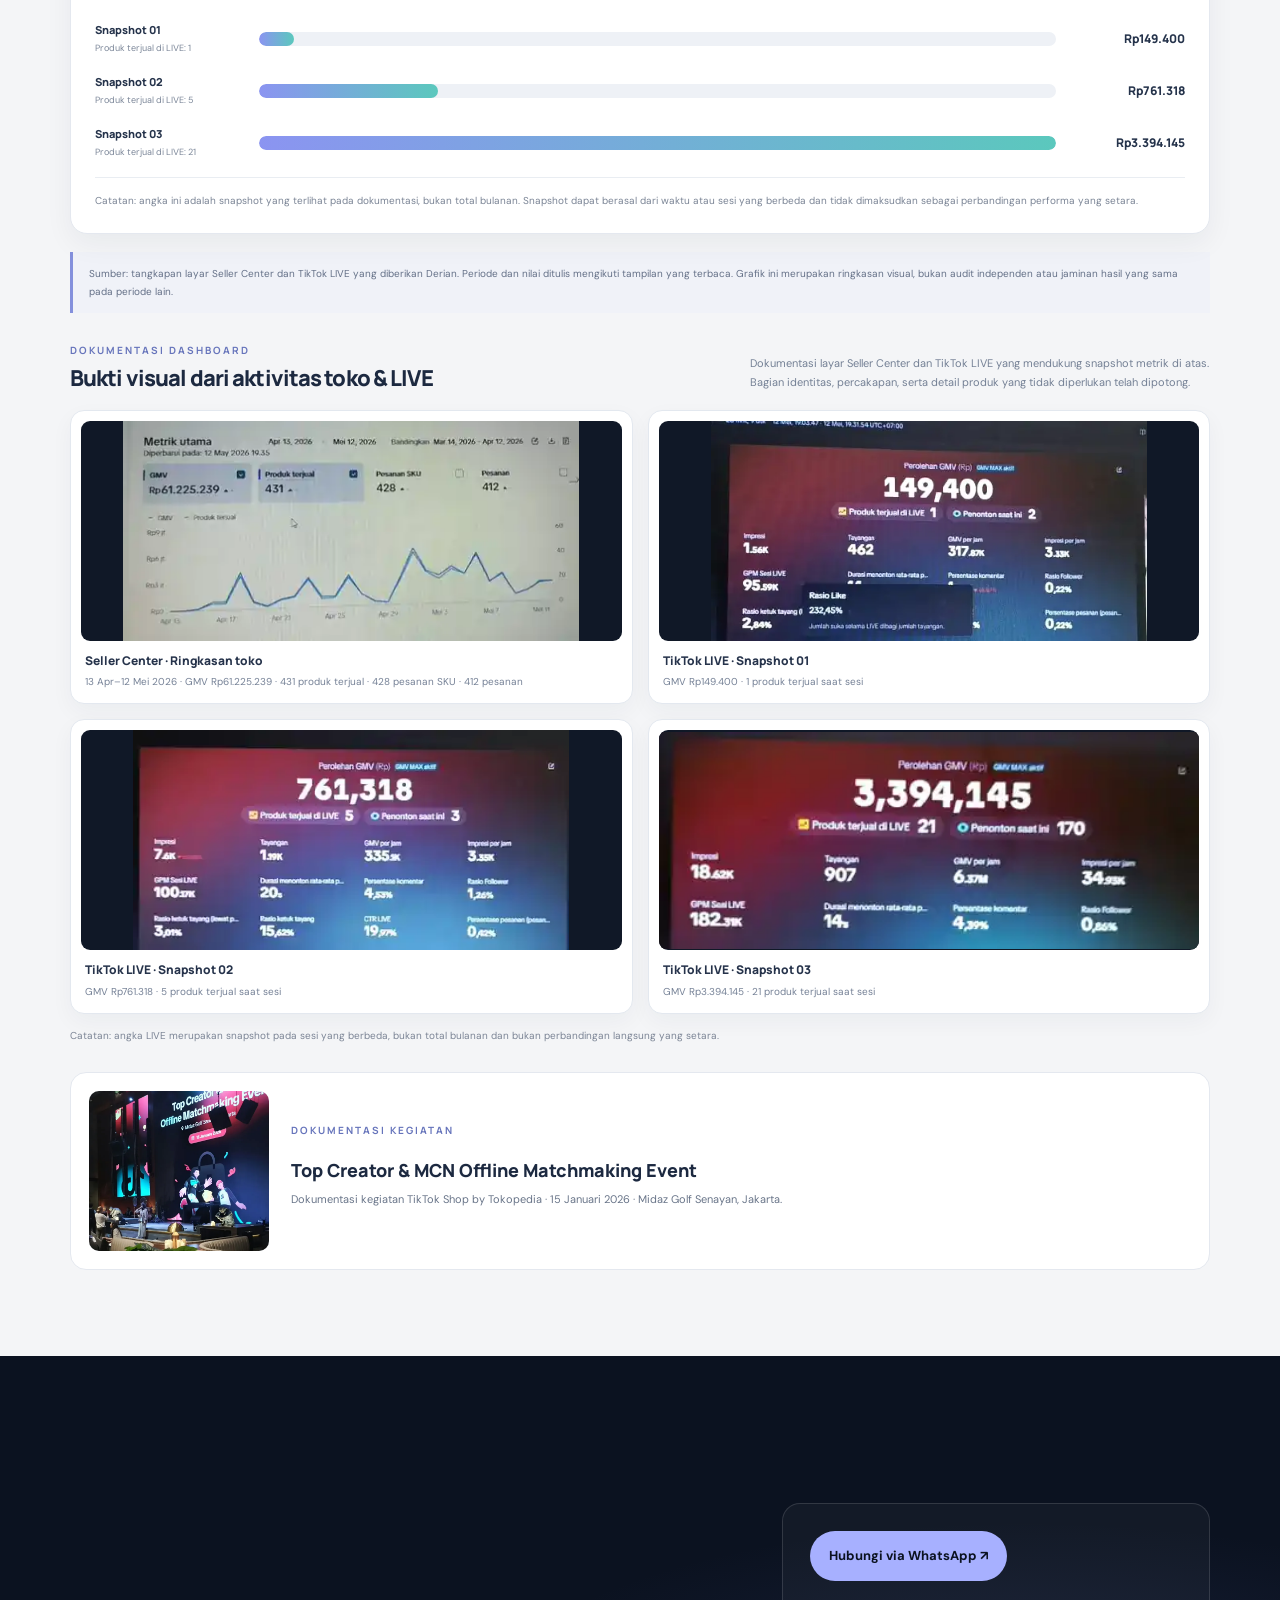
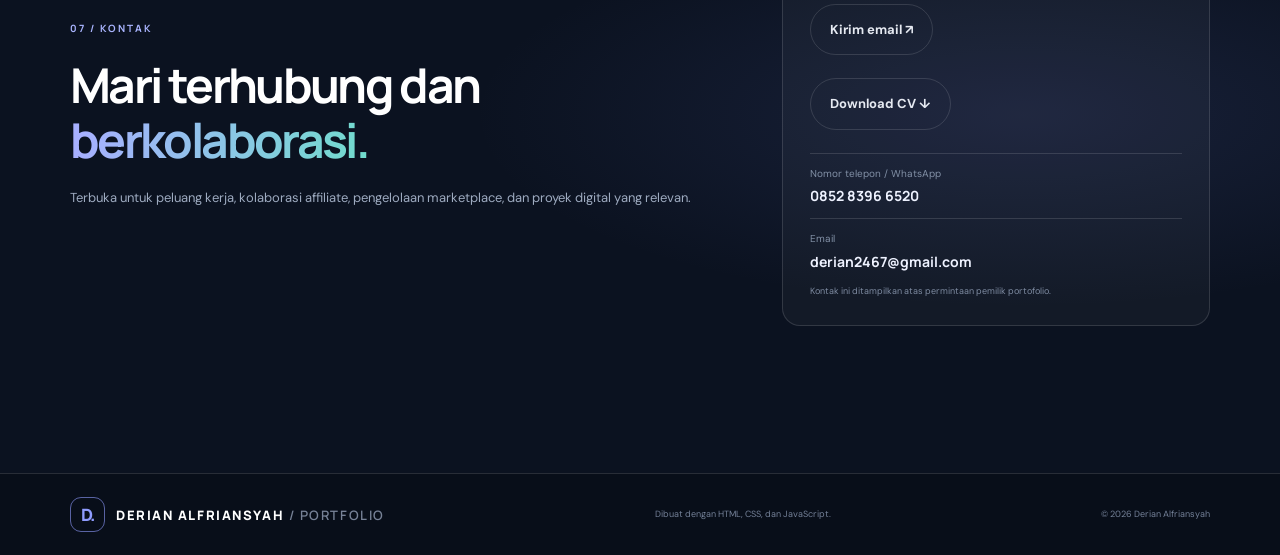
==== commit eee5a588: "Versi 10: sertifikat, contoh UGC AI, dan perapian portofolio - Tambah section Sertifikat & Pembelaja" ====
--- a/index.html
+++ b/index.html
@@ -7,6 +7,18 @@
 <meta content="#0b1220" name="theme-color"/>
 <meta content="Portofolio Derian Alfriansyah — pengelolaan TikTok Shop, affiliate partnership, TikTok Ads, AI-assisted UGC, dan pengembangan sistem bisnis." name="description"/>
 <title>Derian Alfriansyah — E-Commerce &amp; Digital Portfolio</title>
+<link rel="canonical" href="https://derianal.github.io/"/>
+<link rel="icon" href="favicon.svg" type="image/svg+xml"/>
+<meta property="og:type" content="website"/>
+<meta property="og:site_name" content="Derian Alfriansyah Portfolio"/>
+<meta property="og:title" content="Derian Alfriansyah — E-Commerce &amp; Digital Portfolio"/>
+<meta property="og:description" content="Pengelolaan TikTok Shop, affiliate partnership, TikTok Ads, AI-assisted UGC, dan pengembangan sistem bisnis."/>
+<meta property="og:url" content="https://derianal.github.io/"/>
+<meta property="og:image" content="https://derianal.github.io/assets/og-cover.jpg"/>
+<meta property="og:image:width" content="1200"/>
+<meta property="og:image:height" content="630"/>
+<meta property="og:locale" content="id_ID"/>
+<meta name="twitter:card" content="summary_large_image"/>
 <link href="https://fonts.googleapis.com" rel="preconnect"/>
 <link crossorigin="" href="https://fonts.gstatic.com" rel="preconnect"/>
 <link href="https://fonts.googleapis.com/css2?family=DM+Sans:wght@400;500;600;700&amp;family=Manrope:wght@400;500;600;700;800&amp;display=swap" rel="stylesheet"/>
@@ -24,6 +36,7 @@
 <a data-i18n="nav_skills" href="#skills">Keahlian</a>
 <a data-i18n="nav_projects" href="#projects">Proyek</a>
 <a data-i18n="nav_journey" href="#experience">Perjalanan</a>
+<a data-i18n="nav_certs" href="#certificates">Sertifikat</a>
 <a data-i18n="nav_evidence" href="#evidence">Bukti</a>
 <a class="nav-contact" data-i18n="nav_contact" href="https://wa.me/6285283966520" target="_blank" rel="noopener noreferrer" aria-label="Hubungi Derian melalui WhatsApp">Hubungi saya <span aria-hidden="true">↗</span></a>
 </nav><div aria-label="Pilih bahasa" class="language-switch" role="group"><button aria-pressed="true" class="language-button active" data-lang="id" type="button">ID</button><button aria-pressed="false" class="language-button" data-lang="en" type="button">EN</button></div>
@@ -154,8 +167,8 @@
 </div>
 <div class="projects-grid">
 <article class="project-card" data-category="marketplace">
-<div class="project-art art-store"><span class="art-label">TIKTOK SHOP / 2025</span><div class="store-visual"><span class="store-mark">A&amp;Y</span><strong>FASHION<br/>COMMERCE</strong><small>A&amp;Y FASHIONSTYLE · KORINA STYLE</small></div></div>
-<div class="project-info"><div class="project-meta"><span>STORE MANAGEMENT</span><span>01 / 06</span></div><h3 data-i18n="project1_title">Pengelolaan Toko TikTok Shop — 2025</h3><p data-i18n="project1_desc">Pengalaman membantu pengelolaan toko A&amp;Y FashionStyle dan Korina Style, termasuk aktivitas operasional toko, produk, konten, live commerce, dan pemantauan performa.</p><div class="project-tags"><span>A&amp;Y FashionStyle</span><span>Korina Style</span><span>Store Operations</span></div><span class="project-status" data-i18n="project1_status">PENGALAMAN PRAKTIK · 2025</span></div>
+<div class="project-art art-store"><span class="art-label">TIKTOK SHOP / 2026</span><div class="store-visual"><span class="store-mark">A&amp;Y</span><strong>FASHION<br/>COMMERCE</strong><small>A&amp;Y FASHIONSTYLE · KORINA STYLE</small></div></div>
+<div class="project-info"><div class="project-meta"><span>STORE MANAGEMENT</span><span>01 / 06</span></div><h3 data-i18n="project1_title">Pengelolaan Toko TikTok Shop — 2026</h3><p data-i18n="project1_desc">Pengalaman membantu pengelolaan toko A&amp;Y FashionStyle dan Korina Style, termasuk aktivitas operasional toko, produk, konten, live commerce, dan pemantauan performa.</p><div class="project-tags"><span>A&amp;Y FashionStyle</span><span>Korina Style</span><span>Store Operations</span></div><span class="project-status" data-i18n="project1_status">PENGALAMAN PRAKTIK · 2026</span></div>
 </article>
 <article class="project-card" data-category="affiliate">
 <div class="project-art art-affiliate"><span class="art-label">AGENCY &amp; AFFILIATE PARTNERSHIP / 2025</span><div class="affiliate-visual"><span>PARTNERSHIP</span><strong>BRAND<br/>COLLABORATION</strong><div class="brand-pills"><i>ALKAHF</i><i>ALAMME</i><i>+ OTHERS</i></div></div></div>
@@ -177,6 +190,25 @@
 <div class="project-art art-kasir"><span class="art-label">KASIRKU / INTERACTIVE DEMO</span><div class="kasir-screen"><div class="kasir-head"><b>KASIRKU</b><span>WEB POS</span></div><div class="kasir-total"><small>TOTAL PEMBAYARAN</small><strong>Rp —</strong></div><div class="kasir-lines"><i></i><i></i><i></i></div><div class="kasir-pay"><span>QRIS</span><span>NON-QRIS</span></div><small class="kasir-sync">GOOGLE SHEETS SYNC</small></div></div>
 <div class="project-info"><div class="project-meta"><span>BUSINESS SYSTEMS</span><span>06 / 06</span></div><h3 data-i18n="project6_title">KasirKu — Sistem Kasir Terintegrasi</h3><p data-i18n="project6_desc">Pengembangan sistem kasir berbasis web untuk HP dan laptop. Versi kerja menggunakan Google Sheets sebagai sumber katalog HPP, stok, dan catatan transaksi; demo publik memakai data simulasi terpisah.</p><div class="project-tags"><span>Web App</span><span>Google Sheets</span><span>Payment Recording</span></div><a class="project-demo-link" href="kasirku/" target="_blank" rel="noopener noreferrer" data-i18n="kasir_demo_button">Coba Demo KasirKu ↗</a><small class="demo-disclaimer" data-i18n="kasir_demo_note">Demo publik menggunakan data simulasi lokal; spreadsheet asli tidak diakses.</small><span class="project-status" data-i18n="project6_status">PROYEK PENGEMBANGAN</span></div>
 </article>
+</div>
+<div class="content-sample" id="content-sample">
+  <figure class="content-video">
+    <video controls playsinline muted loop preload="none" poster="assets/content/ugc-ai-gamis-poster.webp" aria-label="Contoh video UGC berbantuan AI untuk produk gamis">
+      <source src="assets/content/ugc-ai-gamis.mp4" type="video/mp4"/>
+    </video>
+    <span class="ai-badge" data-i18n="sample_badge">DIBUAT DENGAN BANTUAN AI</span>
+  </figure>
+  <div class="content-sample-copy">
+    <p class="eyebrow eyebrow-dark" data-i18n="sample_eyebrow">CONTOH HASIL KERJA · KONTEN</p>
+    <h3 data-i18n="sample_title">Contoh UGC berbantuan AI — produk fashion muslim</h3>
+    <p data-i18n="sample_desc">Video vertikal 10 detik untuk promosi gamis: dibuka dengan produk dan penawaran, lalu menampilkan detail model saat dipakai. Format 9:16 disiapkan untuk TikTok, Reels, dan Shorts.</p>
+    <ul class="sample-points">
+      <li data-i18n="sample_point1">Hook visual di detik awal: produk dan label diskon</li>
+      <li data-i18n="sample_point2">Demonstrasi produk saat dipakai</li>
+      <li data-i18n="sample_point3">Durasi pendek untuk konten promosi feed</li>
+    </ul>
+    <small class="sample-note" data-i18n="sample_note">Visual dibuat dengan bantuan AI dan ditampilkan sebagai contoh kemampuan produksi konten, bukan klaim hasil penjualan.</small>
+  </div>
 </div>
 <p class="projects-note" data-i18n-html="projects_note"><strong>Catatan transparansi:</strong> kartu proyek menjelaskan ruang lingkup pengalaman. Angka kinerja yang terdokumentasi ditampilkan terpisah pada bagian Studi Kasus &amp; Bukti Kerja sebagai snapshot dashboard, bukan klaim hasil yang disebabkan satu individu. Informasi internal dan identitas akun tetap disamarkan.</p>
 </div>
@@ -187,16 +219,44 @@
 <div class="timeline-list">
 <article class="timeline-item"><span class="timeline-point"></span><div class="timeline-meta" data-i18n="timeline1_meta">PENGALAMAN KEPESANTRENAN · ± 9 TAHUN</div><h3 data-i18n="timeline1_title">Pondok Pesantren Al-Bahjah</h3><p data-i18n="timeline1_desc">Menjalani kehidupan mondok kurang lebih sembilan tahun dan pernah mengemban amanah sebagai murāqib atau pengasuh di Pondok Pesantren Al-Bahjah, yang diasuh oleh Abuya Yahya.</p><span class="timeline-hint" data-i18n="timeline1_hint">Pengalaman pembinaan dan pendampingan santri</span></article>
 <article class="timeline-item"><span class="timeline-point"></span><div class="timeline-meta" data-i18n="timeline2_meta">2025 · AGENCY &amp; AFFILIATE</div><h3 data-i18n="timeline2_title">Masjid Affiliate Alkahfi — Bunut, Bandung</h3><p data-i18n="timeline2_desc">Menjadi manager agency serta menjalankan peran sebagai TikTok Affiliate Partner (TAP). Pengalaman kolaborasi mencakup brand seperti ALKAHF, ALAMME, dan perusahaan lainnya.</p><span class="timeline-hint" data-i18n="timeline2_hint">Agency management · Affiliate partnership · Brand collaboration</span></article>
-<article class="timeline-item"><span class="timeline-point"></span><div class="timeline-meta" data-i18n="timeline3_meta">2025 · TIKTOK SHOP</div><h3 data-i18n="timeline3_title">A&amp;Y FashionStyle &amp; Korina Style</h3><p data-i18n="timeline3_desc">Membantu pengelolaan toko dan aktivitas e-commerce, termasuk pemantauan live dan analitik toko.</p><span class="timeline-hint" data-i18n="timeline3_hint">Store operations · Live commerce · Analytics</span></article>
+<article class="timeline-item"><span class="timeline-point"></span><div class="timeline-meta" data-i18n="timeline3_meta">2026 · TIKTOK SHOP</div><h3 data-i18n="timeline3_title">A&amp;Y FashionStyle &amp; Korina Style</h3><p data-i18n="timeline3_desc">Membantu pengelolaan toko dan aktivitas e-commerce, termasuk pemantauan live dan analitik toko.</p><span class="timeline-hint" data-i18n="timeline3_hint">Store operations · Live commerce · Analytics</span></article>
 <article class="timeline-item"><span class="timeline-point"></span><div class="timeline-meta" data-i18n="timeline4_meta">2026 · TIKTOK SHOP</div><h3 data-i18n="timeline4_title">Pengelolaan Lima Toko</h3><p data-i18n="timeline4_desc">Benih Baik Group, Benih Fast Group, Petani Kota Store, Kelapa Gading 3, dan Kelapa Gading 2.</p><span class="timeline-hint" data-i18n="timeline4_hint">Marketplace operations · TikTok Ads · Product listing · Content</span></article>
 <article class="timeline-item"><span class="timeline-point"></span><div class="timeline-meta" data-i18n="timeline5_meta">2026 · PENGEMBANGAN PRODUK</div><h3 data-i18n="timeline5_title">KasirKu</h3><p data-i18n="timeline5_desc">Mengembangkan sistem kasir web untuk HP dan laptop dengan integrasi pencatatan data ke Google Sheets dan dukungan pencatatan pembayaran.</p><span class="timeline-hint" data-i18n="timeline5_hint">Web workflow · Google Sheets · Payment recording</span></article>
-<article class="timeline-item"><span class="timeline-point"></span><div class="timeline-meta" data-i18n="timeline6_meta">PENDIDIKAN</div><h3 data-i18n="timeline6_title">Universitas Insan Cita Indonesia</h3><p data-i18n="timeline6_desc">Mahasiswa UICI Batch 11, Program Studi Bisnis Digital.</p><span class="timeline-hint" data-i18n="timeline6_hint">Pendidikan tinggi</span></article>
-</div>
+<article class="timeline-item"><span class="timeline-point"></span><div class="timeline-meta" data-i18n="timeline6_meta">PENDIDIKAN</div><h3 data-i18n="timeline6_title">Universitas Insan Cita Indonesia</h3><p data-i18n="timeline6_desc">Mahasiswa UICI Batch 11, Program Studi Bisnis Digital.</p><span class="timeline-hint" data-i18n="timeline6_hint">Pendidikan tinggi · 5 sertifikat kursus &amp; kegiatan</span></article>
+</div>
+</div>
+</section>
+<section class="section section-light cert-section" id="certificates">
+<div class="container">
+<div class="section-heading"><div><p class="eyebrow eyebrow-dark" data-i18n="certs_eyebrow">05 / SERTIFIKAT &amp; PEMBELAJARAN</p><h2 data-i18n-html="certs_title">Belajar terus, <span class="text-accent">di luar pekerjaan.</span></h2></div><p class="heading-side heading-side-light" data-i18n="certs_intro">Kursus, seminar, dan kegiatan yang saya ikuti untuk memperkuat pemahaman digital marketing, branding, dan komunikasi.</p></div>
+<div class="cert-grid">
+  <figure class="cert-card">
+    <a href="assets/certificates/uici-data-driven-digital-marketing.webp" target="_blank" rel="noopener noreferrer"><img loading="lazy" src="assets/certificates/uici-data-driven-digital-marketing.webp" alt="Sertifikat peserta Public Lecture Data Driven Digital Marketing dari Universitas Insan Cita Indonesia" data-alt-id="Sertifikat peserta Public Lecture Data Driven Digital Marketing dari Universitas Insan Cita Indonesia" data-alt-en="Participant certificate for the Data Driven Digital Marketing public lecture by Universitas Insan Cita Indonesia" width="1400" height="990"/></a>
+    <figcaption><span class="cert-type" data-i18n="cert1_type">SEMINAR</span><span class="cert-org">Universitas Insan Cita Indonesia</span><strong data-i18n="cert1_title">Public Lecture: Data Driven Digital Marketing</strong><small data-i18n="cert1_meta">24 Oktober 2026 · Peserta</small></figcaption>
+  </figure>
+  <figure class="cert-card">
+    <a href="assets/certificates/myskill-branding-introduction.webp" target="_blank" rel="noopener noreferrer"><img loading="lazy" src="assets/certificates/myskill-branding-introduction.webp" alt="Sertifikat penyelesaian kursus Branding Introduction dari MySkill" data-alt-id="Sertifikat penyelesaian kursus Branding Introduction dari MySkill" data-alt-en="MySkill course completion certificate for Branding Introduction" width="1400" height="990"/></a>
+    <figcaption><span class="cert-type" data-i18n="cert2_type">KURSUS</span><span class="cert-org">MySkill · E-learning</span><strong data-i18n="cert2_title">Branding Introduction</strong><small data-i18n="cert2_meta">8 Juli 2026 · Course completion · 1 jam</small></figcaption>
+  </figure>
+  <figure class="cert-card">
+    <a href="assets/certificates/myskill-brand-positioning.webp" target="_blank" rel="noopener noreferrer"><img loading="lazy" src="assets/certificates/myskill-brand-positioning.webp" alt="Sertifikat penyelesaian kursus Brand Positioning Introduction dari MySkill" data-alt-id="Sertifikat penyelesaian kursus Brand Positioning Introduction dari MySkill" data-alt-en="MySkill course completion certificate for Brand Positioning Introduction" width="1400" height="990"/></a>
+    <figcaption><span class="cert-type" data-i18n="cert3_type">KURSUS</span><span class="cert-org">MySkill · E-learning</span><strong data-i18n="cert3_title">Brand Positioning Introduction</strong><small data-i18n="cert3_meta">13 Juli 2026 · Course completion · 1 jam</small></figcaption>
+  </figure>
+  <figure class="cert-card">
+    <a href="assets/certificates/icpr-roomtalk-beyond-the-mic.webp" target="_blank" rel="noopener noreferrer"><img loading="lazy" src="assets/certificates/icpr-roomtalk-beyond-the-mic.webp" alt="Sertifikat partisipasi ICPR Roomtalk Beyond the Mic dari Insan Cita Public Relations" data-alt-id="Sertifikat partisipasi ICPR Roomtalk Beyond the Mic dari Insan Cita Public Relations" data-alt-en="Participation certificate for ICPR Roomtalk Beyond the Mic by Insan Cita Public Relations" width="1400" height="990"/></a>
+    <figcaption><span class="cert-type" data-i18n="cert4_type">WEBINAR</span><span class="cert-org">Insan Cita Public Relations</span><strong data-i18n="cert4_title">ICPR Roomtalk “Beyond the Mic!”</strong><small data-i18n="cert4_meta">10 Oktober 2026 · Online · Peserta</small></figcaption>
+  </figure>
+  <figure class="cert-card">
+    <a href="assets/certificates/youth-empowerment-festival-2026.webp" target="_blank" rel="noopener noreferrer"><img loading="lazy" src="assets/certificates/youth-empowerment-festival-2026.webp" alt="Sertifikat peserta Youth Empowerment Festival 2026 dari Youth Ranger Indonesia" data-alt-id="Sertifikat peserta Youth Empowerment Festival 2026 dari Youth Ranger Indonesia" data-alt-en="Participant certificate for Youth Empowerment Festival 2026 by Youth Ranger Indonesia" width="1400" height="990"/></a>
+    <figcaption><span class="cert-type" data-i18n="cert5_type">EVENT</span><span class="cert-org">Youth Ranger Indonesia</span><strong data-i18n="cert5_title">Youth Empowerment Festival 2026</strong><small data-i18n="cert5_meta">1 November 2026 · Menara Syariah, PIK II · Peserta</small></figcaption>
+  </figure>
+</div>
+<p class="cert-note" data-i18n="certs_note">Klik sertifikat untuk melihat ukuran penuh. Sertifikat kursus dan kegiatan menunjukkan partisipasi atau penyelesaian materi, bukan sertifikasi profesi.</p>
 </div>
 </section>
 <section class="section section-light evidence-section" id="evidence">
 <div class="container">
-<div class="section-heading evidence-heading"><div><p class="eyebrow eyebrow-dark" data-i18n="analytics_eyebrow">05 / ANALITIK &amp; PENCAPAIAN</p><h2 data-i18n-html="analytics_title">Kinerja dirangkum dalam <span class="text-accent">angka dan grafik.</span></h2></div><p class="heading-side heading-side-light" data-i18n="analytics_intro">Ringkasan metrik dari dokumentasi Seller Center dan TikTok LIVE yang saya bagikan. Dashboard mentah, logo toko, dan ID akun tidak ditampilkan.</p></div>
+<div class="section-heading evidence-heading"><div><p class="eyebrow eyebrow-dark" data-i18n="analytics_eyebrow">06 / ANALITIK &amp; PENCAPAIAN</p><h2 data-i18n-html="analytics_title">Kinerja dirangkum dalam <span class="text-accent">angka dan grafik.</span></h2></div><p class="heading-side heading-side-light" data-i18n="analytics_intro">Ringkasan metrik dari dokumentasi Seller Center dan TikTok LIVE yang saya bagikan. Dashboard mentah, logo toko, dan ID akun tidak ditampilkan.</p></div>
 <div class="analytics-grid">
 <article class="analytics-card">
   <div class="analytics-card-head"><div><span class="analytics-kicker">SELLER CENTER · A&amp;Y FASHIONSTYLE</span><h3 data-i18n="analytics_ay_title">Ringkasan performa toko</h3><p data-i18n="analytics_ay_period">13 April – 12 Mei 2026</p></div><span class="analytics-index">01</span></div>
@@ -284,10 +344,11 @@
 </div>
 </section>
 <section class="section contact-section" id="contact">
-<div class="container contact-box"><div><p class="eyebrow" data-i18n="contact_eyebrow">06 / KONTAK</p><h2 data-i18n-html="contact_title">Mari terhubung dan <span class="gradient-text">berkolaborasi.</span></h2><p class="contact-lead" data-i18n="contact_lead">Terbuka untuk peluang kerja, kolaborasi affiliate, pengelolaan marketplace, dan proyek digital yang relevan.</p></div>
+<div class="container contact-box"><div><p class="eyebrow" data-i18n="contact_eyebrow">07 / KONTAK</p><h2 data-i18n-html="contact_title">Mari terhubung dan <span class="gradient-text">berkolaborasi.</span></h2><p class="contact-lead" data-i18n="contact_lead">Terbuka untuk peluang kerja, kolaborasi affiliate, pengelolaan marketplace, dan proyek digital yang relevan.</p></div>
 <div class="contact-actions">
   <a class="button button-primary" href="https://wa.me/6285283966520" target="_blank" rel="noopener noreferrer" data-i18n="contact_whatsapp_button">Hubungi via WhatsApp ↗</a>
   <a class="button button-ghost" href="mailto:derian2467@gmail.com" data-i18n="contact_email_button">Kirim email ↗</a>
+  <a class="button button-ghost" href="assets/Derian-Alfriansyah-CV.pdf" download data-i18n="contact_cv_button">Download CV ↓</a>
   <div class="contact-detail"><span data-i18n="contact_phone_label">Nomor telepon / WhatsApp</span><a href="tel:+6285283966520">0852 8396 6520</a></div>
   <div class="contact-detail"><span data-i18n="contact_email_label">Email</span><a href="mailto:derian2467@gmail.com">derian2467@gmail.com</a></div>
   <p class="contact-placeholder" data-i18n="contact_privacy_note">Kontak ini ditampilkan atas permintaan pemilik portofolio.</p>
--- a/style.css
+++ b/style.css
@@ -172,3 +172,35 @@
   .evidence-photo-grid{grid-template-columns:1fr}
   .evidence-photo-card img{height:auto;max-height:230px}
 }
+
+/* Version 10: UGC sample, certificates, tidy-ups */
+.site-nav{gap:26px}
+@media(max-width:1060px) and (min-width:701px){.site-nav{gap:15px;font-size:12px}.brand-muted{display:none}}
+.content-sample{display:grid;grid-template-columns:260px 1fr;gap:34px;align-items:center;margin-top:28px;padding:22px;border:1px solid #e5e8ed;border-radius:19px;background:#fff;box-shadow:0 8px 26px rgba(20,30,50,.035)}
+.content-video{position:relative;margin:0;border-radius:14px;overflow:hidden;background:#101827;aspect-ratio:9/16}
+.content-video video{display:block;width:100%;height:100%;object-fit:cover}
+.ai-badge{position:absolute;top:10px;left:10px;padding:5px 8px;border-radius:6px;background:rgba(11,18,32,.78);color:#cfd6ff;font:700 8px var(--font-display);letter-spacing:.12em;pointer-events:none}
+.content-sample-copy h3{margin:0 0 10px;color:#19243a;font-size:22px;line-height:1.25;letter-spacing:-.04em}
+.content-sample-copy>p:not(.eyebrow){color:#687386;font-size:13px;line-height:1.8;margin-bottom:14px}
+.content-sample-copy .eyebrow{margin-bottom:12px}
+.sample-points{margin:0 0 16px;padding:0;list-style:none;display:grid;gap:8px}
+.sample-points li{position:relative;padding-left:20px;color:#4d5a70;font-size:12px;line-height:1.6}
+.sample-points li::before{content:"";position:absolute;left:0;top:7px;width:8px;height:8px;border-radius:50%;background:#8f9cff}
+.sample-note{display:block;padding-top:12px;border-top:1px solid #e7eaf0;color:#7b8495;font-size:10px;line-height:1.7}
+.cert-section{background:#eceff5;color:var(--text)}
+.cert-section h2{max-width:520px}
+.cert-grid{display:grid;grid-template-columns:repeat(3,minmax(0,1fr));gap:18px}
+.cert-card{margin:0;display:flex;flex-direction:column;border:1px solid #e0e5ec;border-radius:16px;overflow:hidden;background:#fff;box-shadow:0 8px 22px rgba(22,35,58,.045);transition:transform .25s,box-shadow .25s}
+.cert-card:hover{transform:translateY(-4px);box-shadow:0 16px 34px rgba(22,35,58,.09)}
+.cert-card>a{display:block;background:#f3f5f9;border-bottom:1px solid #e7eaf0}
+.cert-card img{display:block;width:100%;height:auto;aspect-ratio:1.414/1;object-fit:contain}
+.cert-card figcaption{display:flex;flex-direction:column;gap:4px;padding:14px 16px 16px}
+.cert-type{align-self:flex-start;margin-bottom:4px;padding:3px 7px;border-radius:5px;background:#eef0fb;color:#6674bb;font:700 8px var(--font-display);letter-spacing:.13em}
+.cert-org{color:#7b8495;font-size:10px}
+.cert-card strong{color:#19243a;font:800 15px/1.35 var(--font-display);letter-spacing:-.02em}
+.cert-card small{color:#687386;font-size:11px;line-height:1.6}
+.cert-note{margin:20px 0 0;color:#7b8495;font-size:11px;line-height:1.7}
+.contact-actions .button{margin:0 8px 10px 0}
+@media(max-width:900px){.cert-grid{grid-template-columns:repeat(2,minmax(0,1fr))}}
+@media(max-width:700px){.content-sample{grid-template-columns:1fr;gap:20px;padding:16px}.content-video{max-width:300px;width:100%;margin-inline:auto}.content-sample-copy h3{font-size:19px}}
+@media(max-width:520px){.cert-grid{grid-template-columns:1fr}}
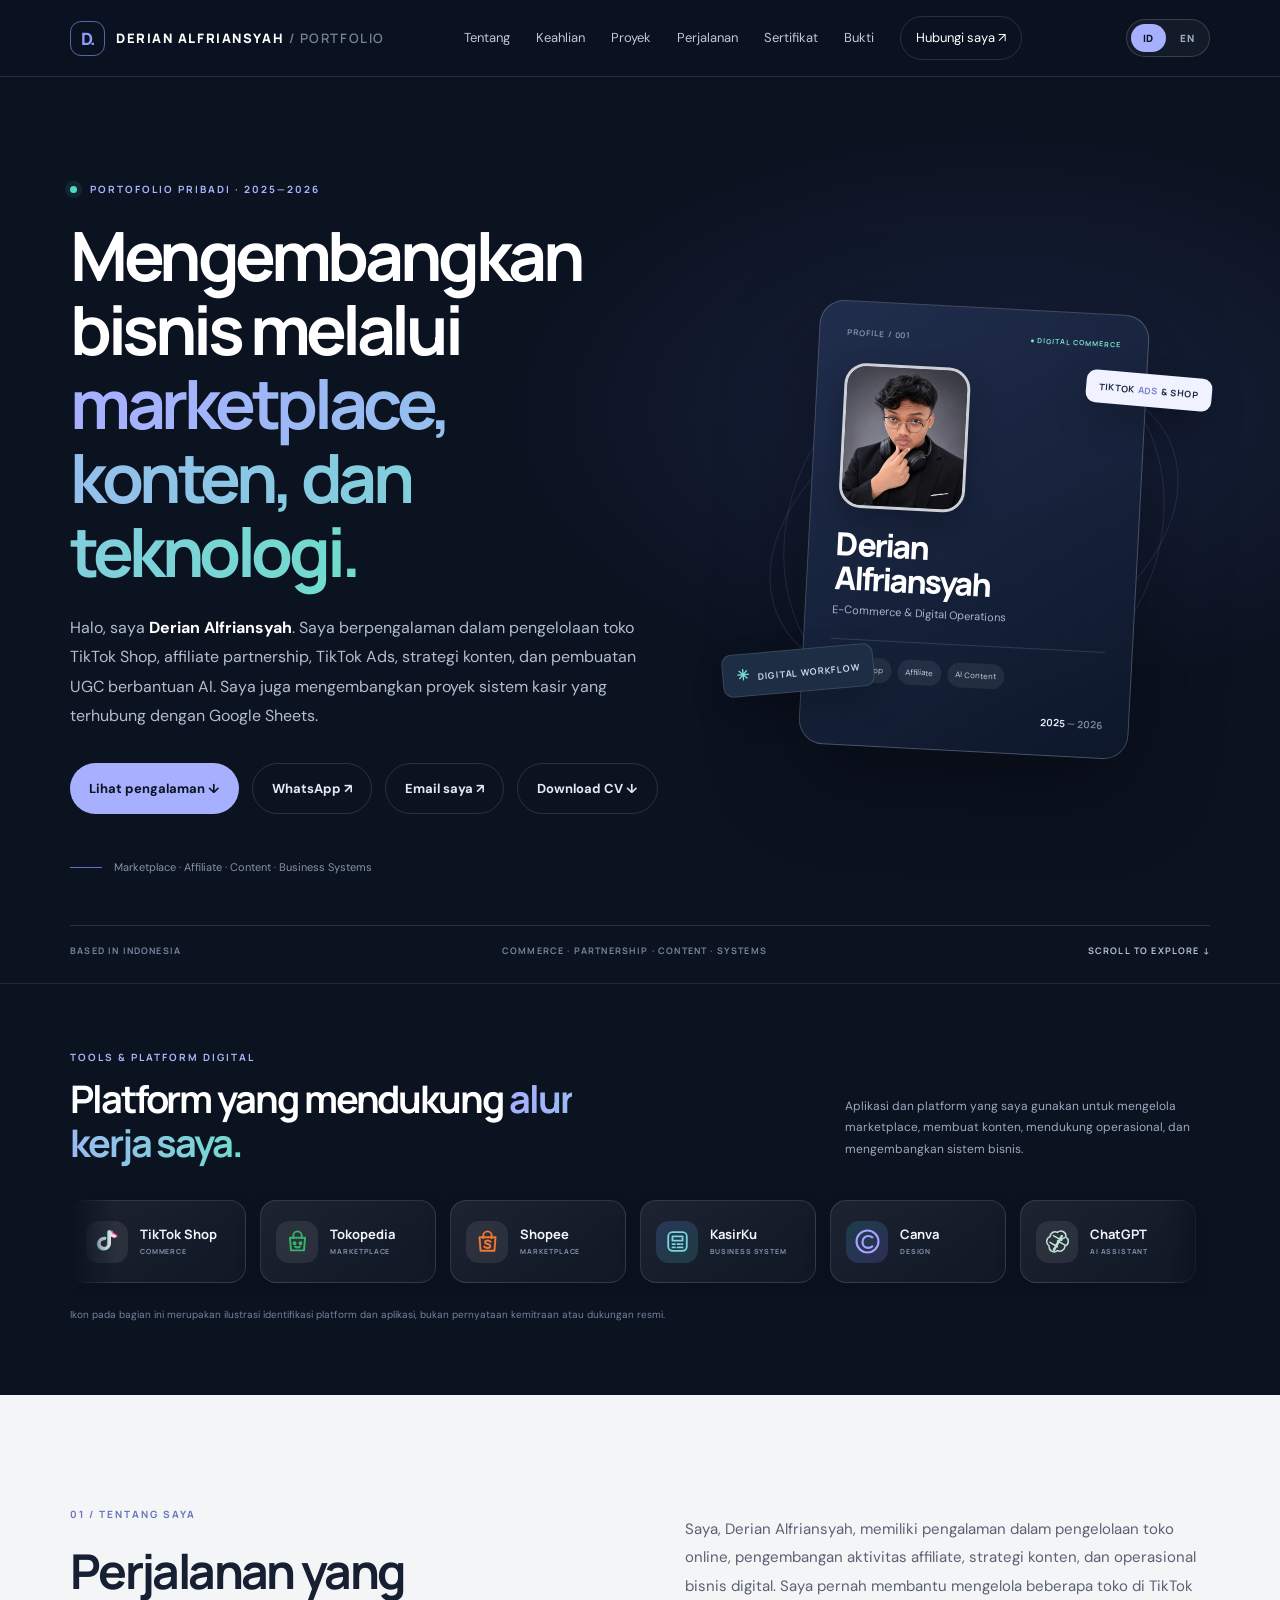
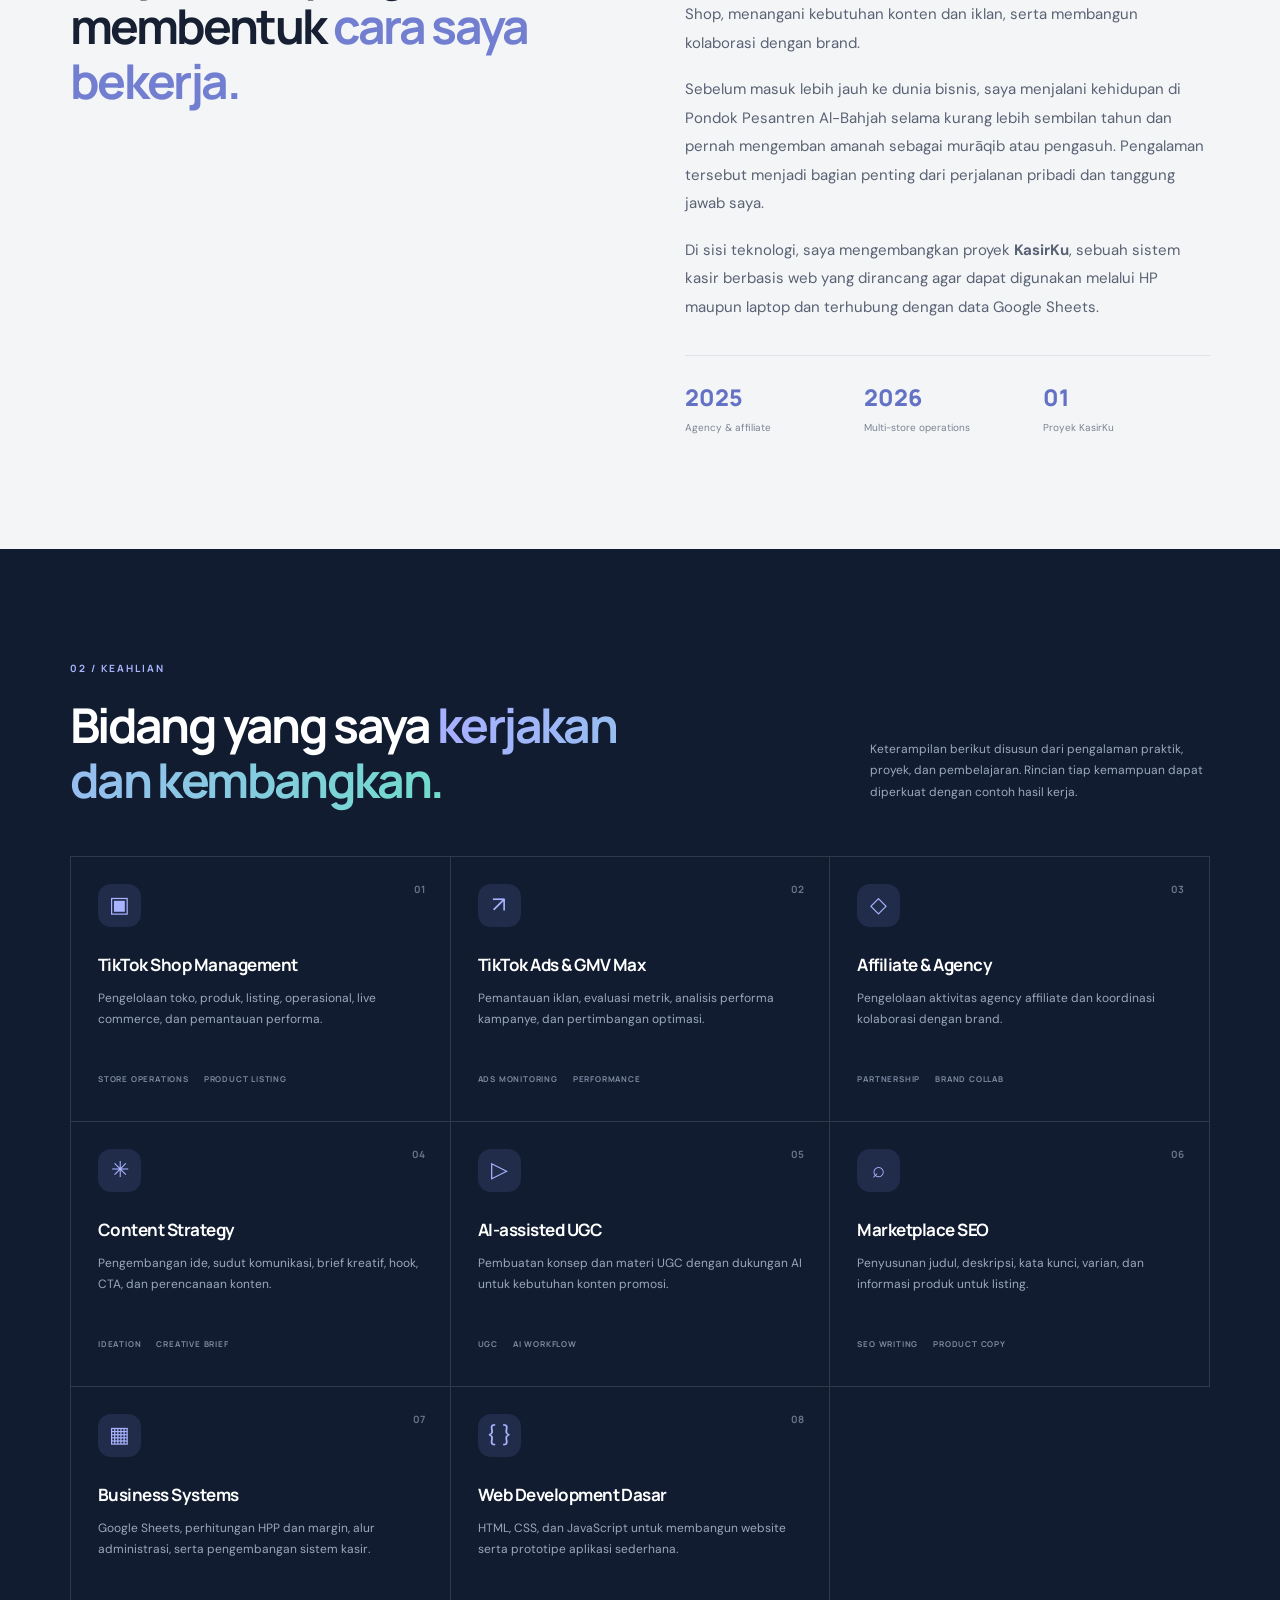
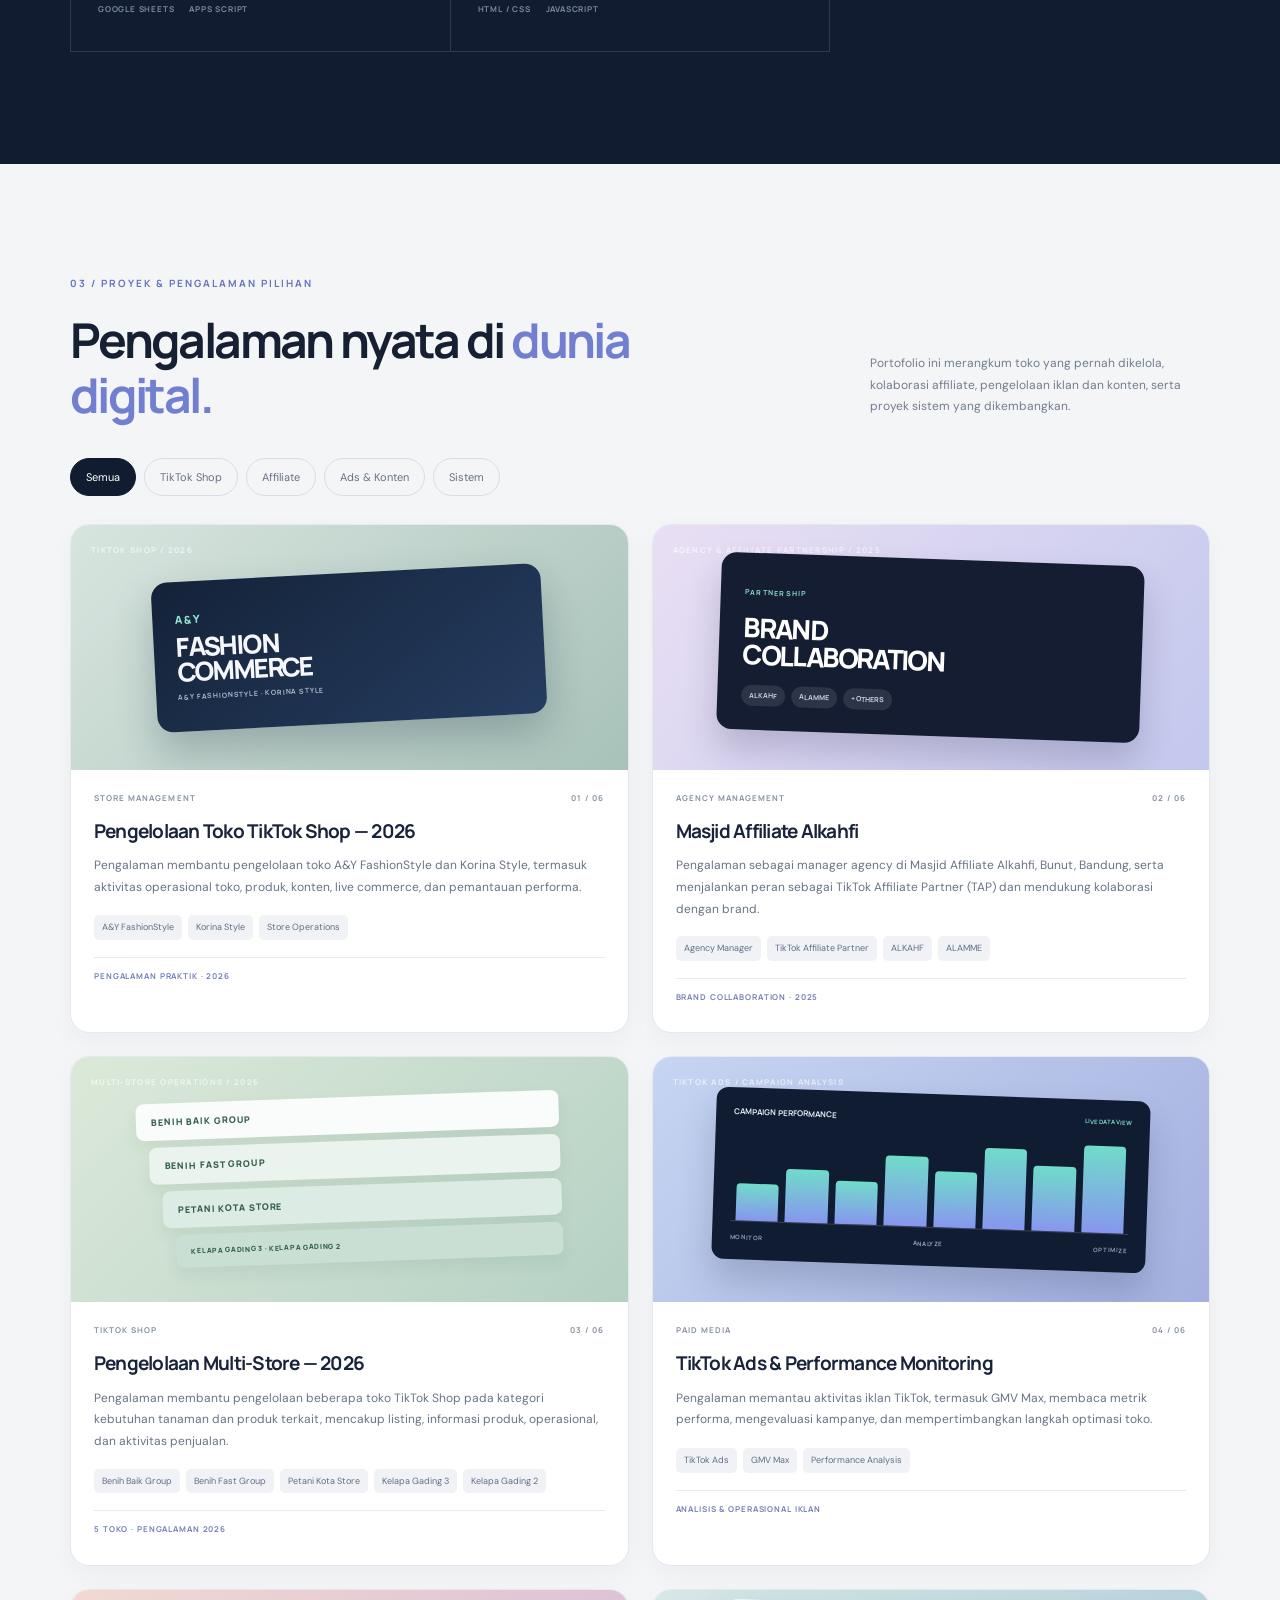
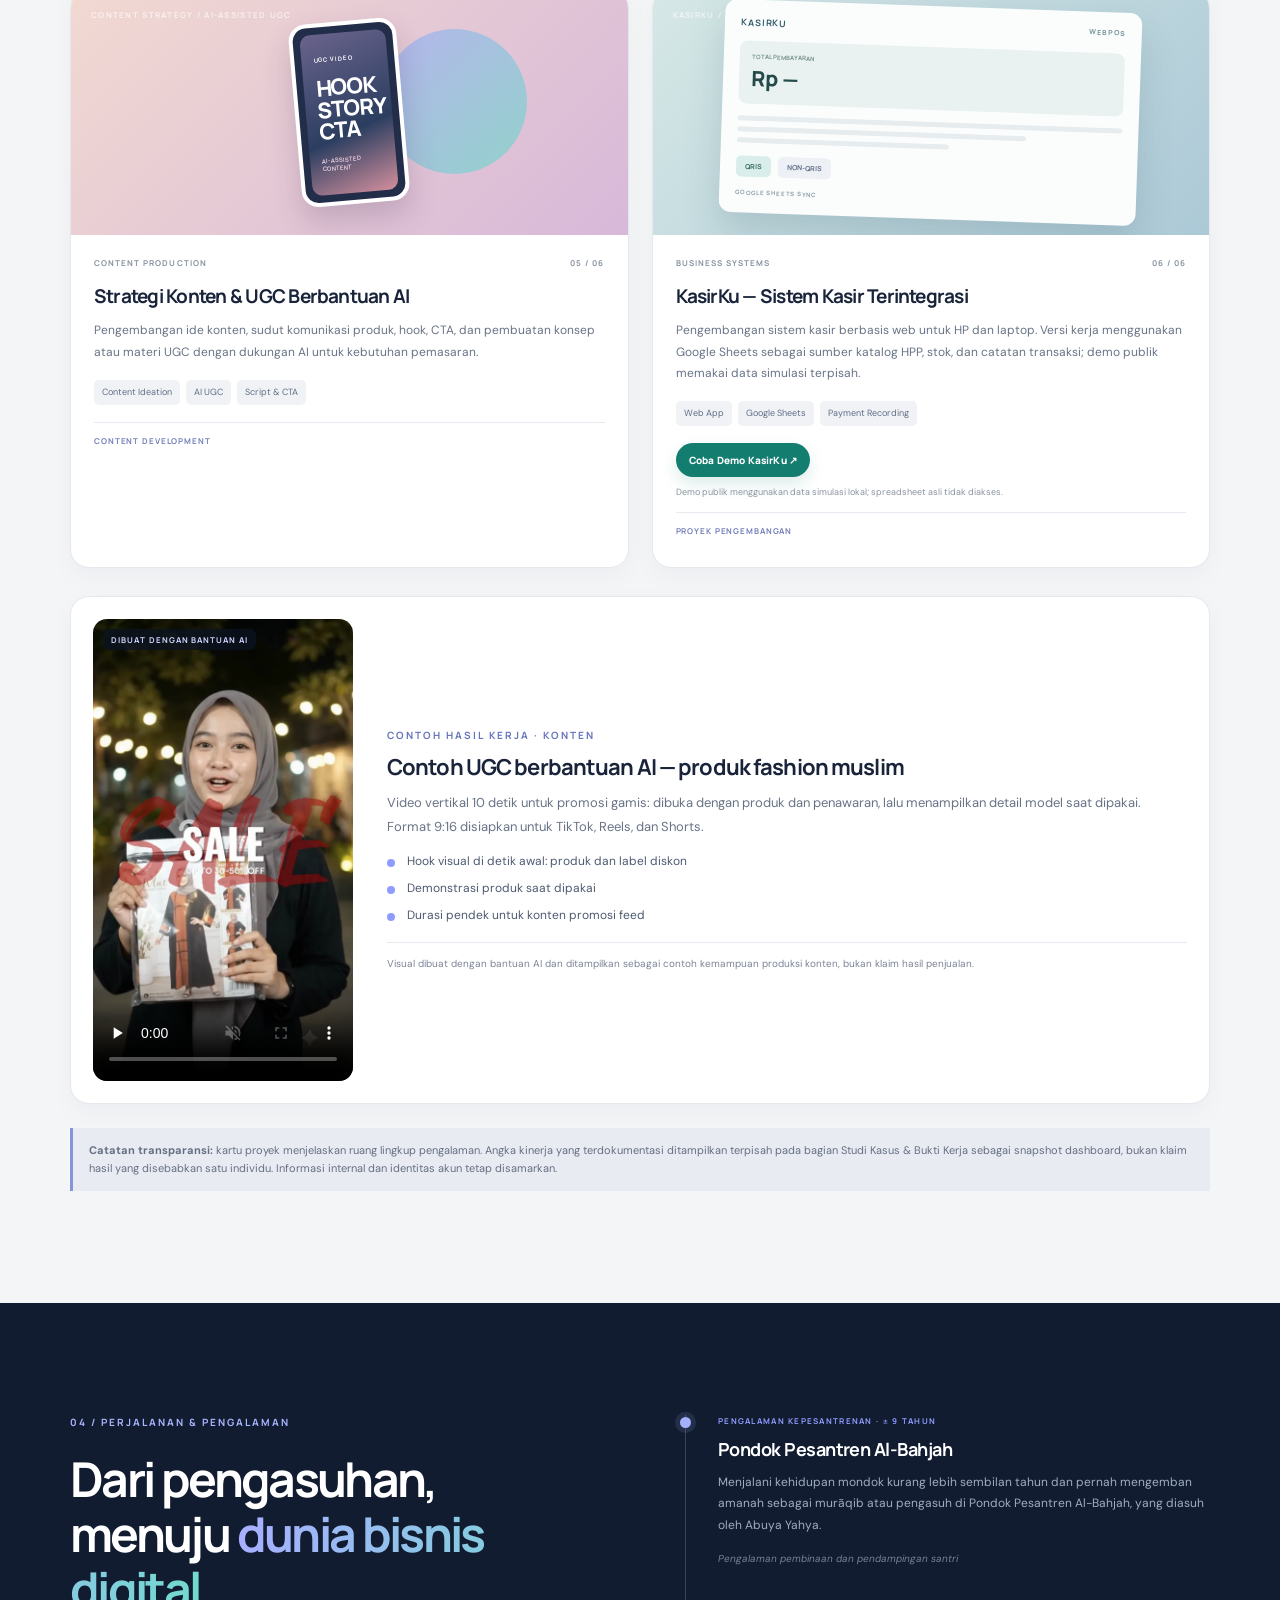
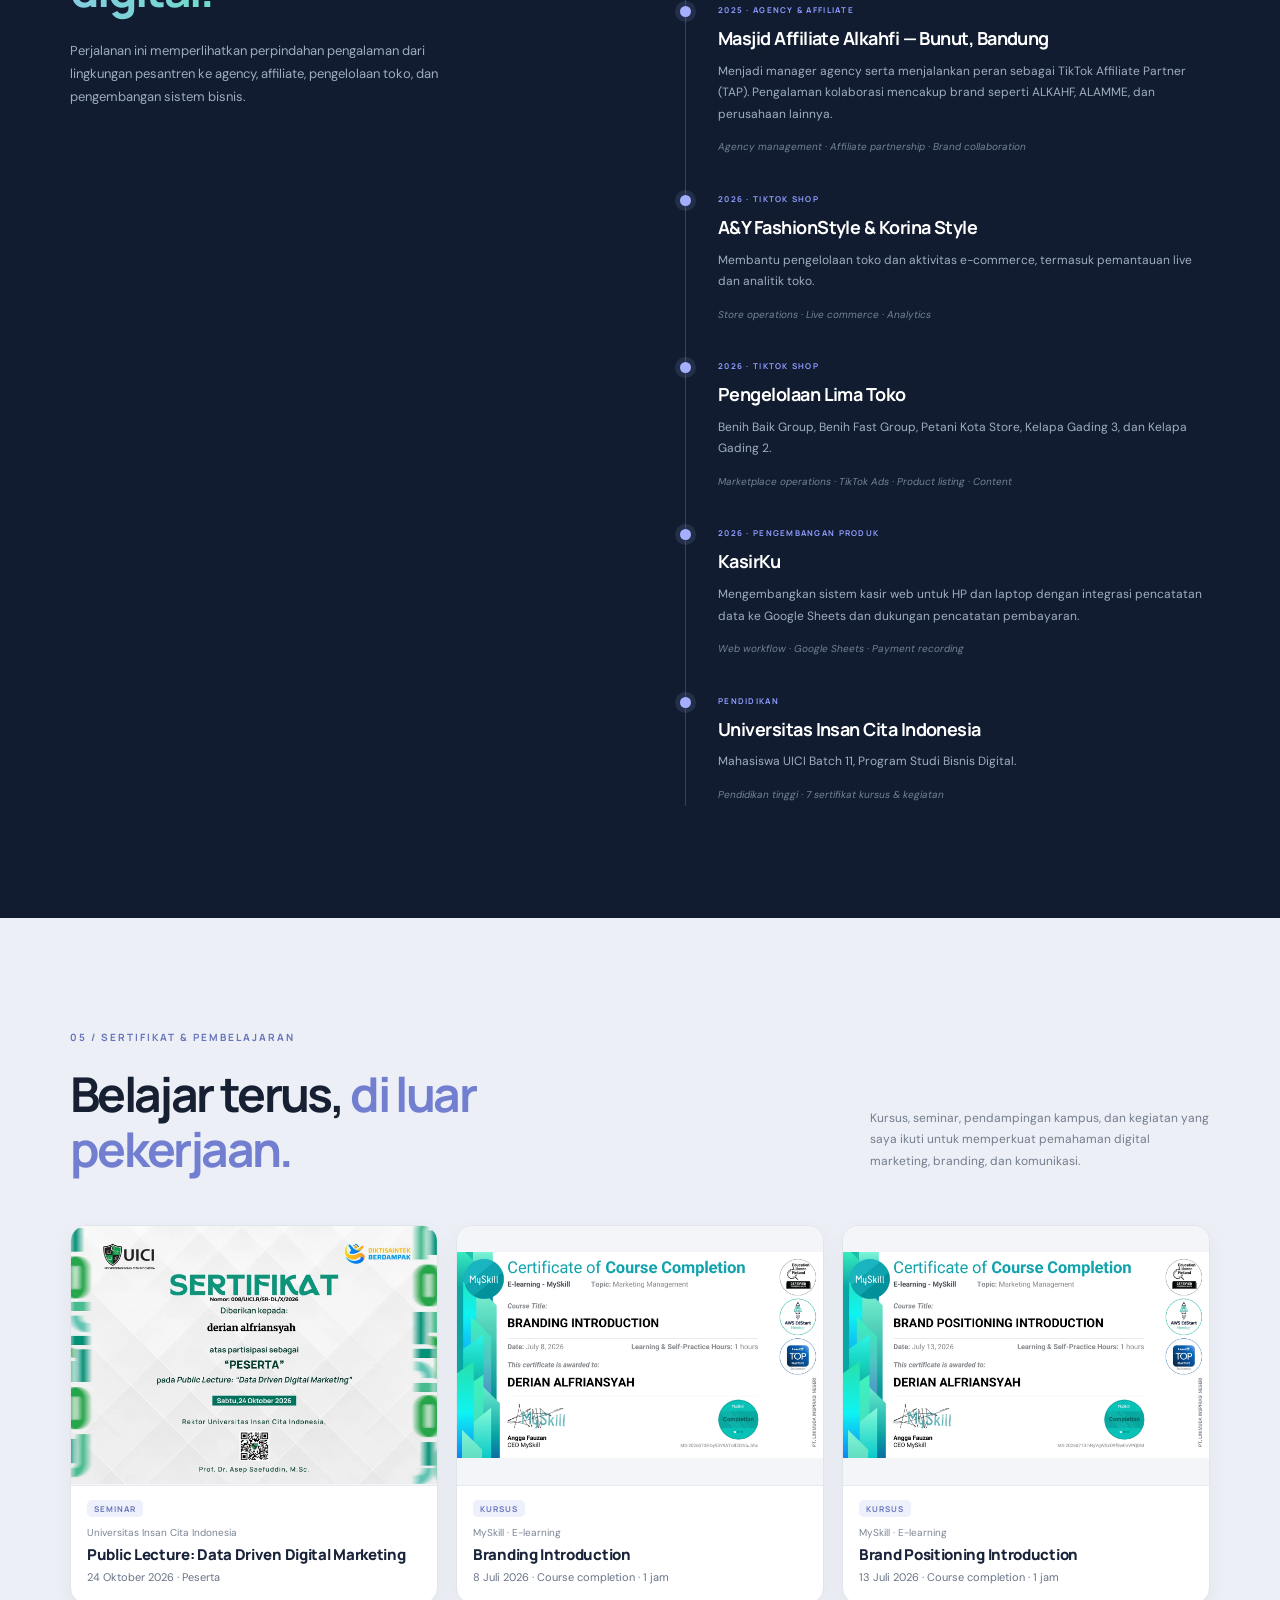
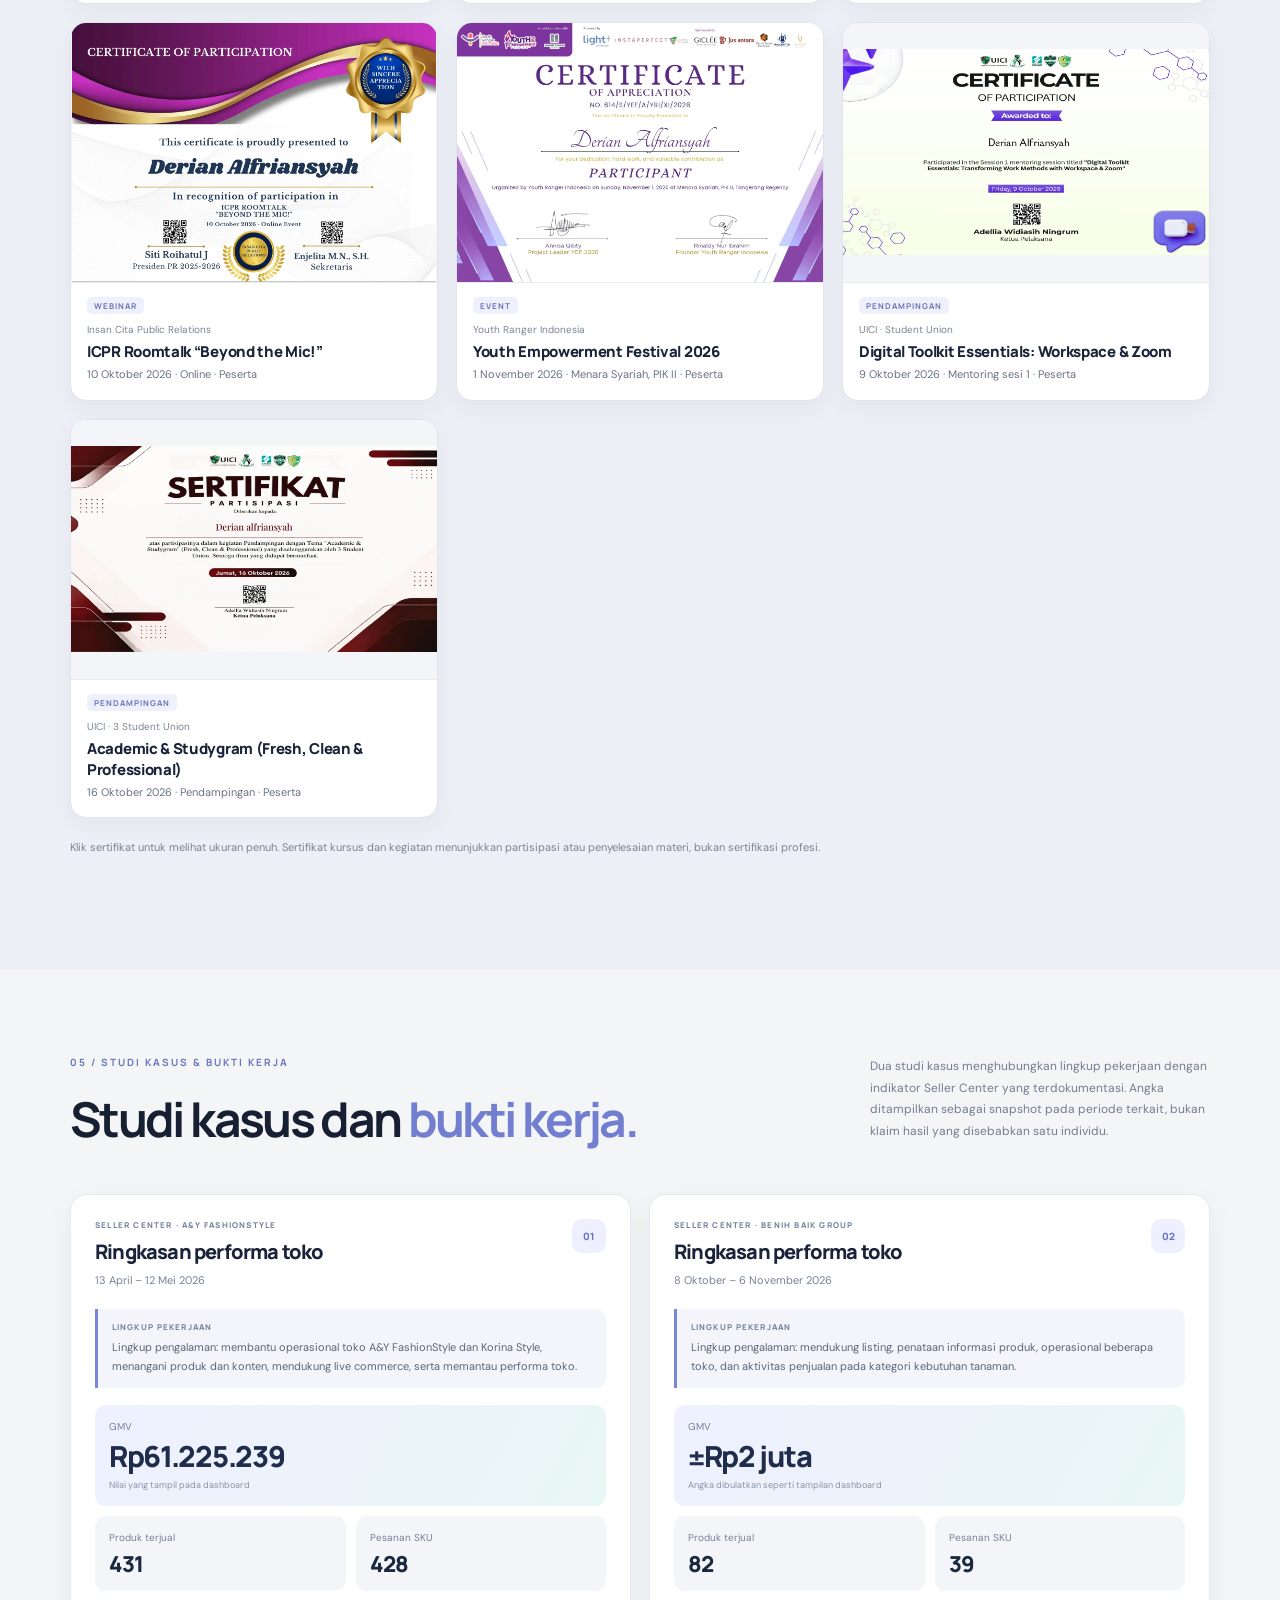
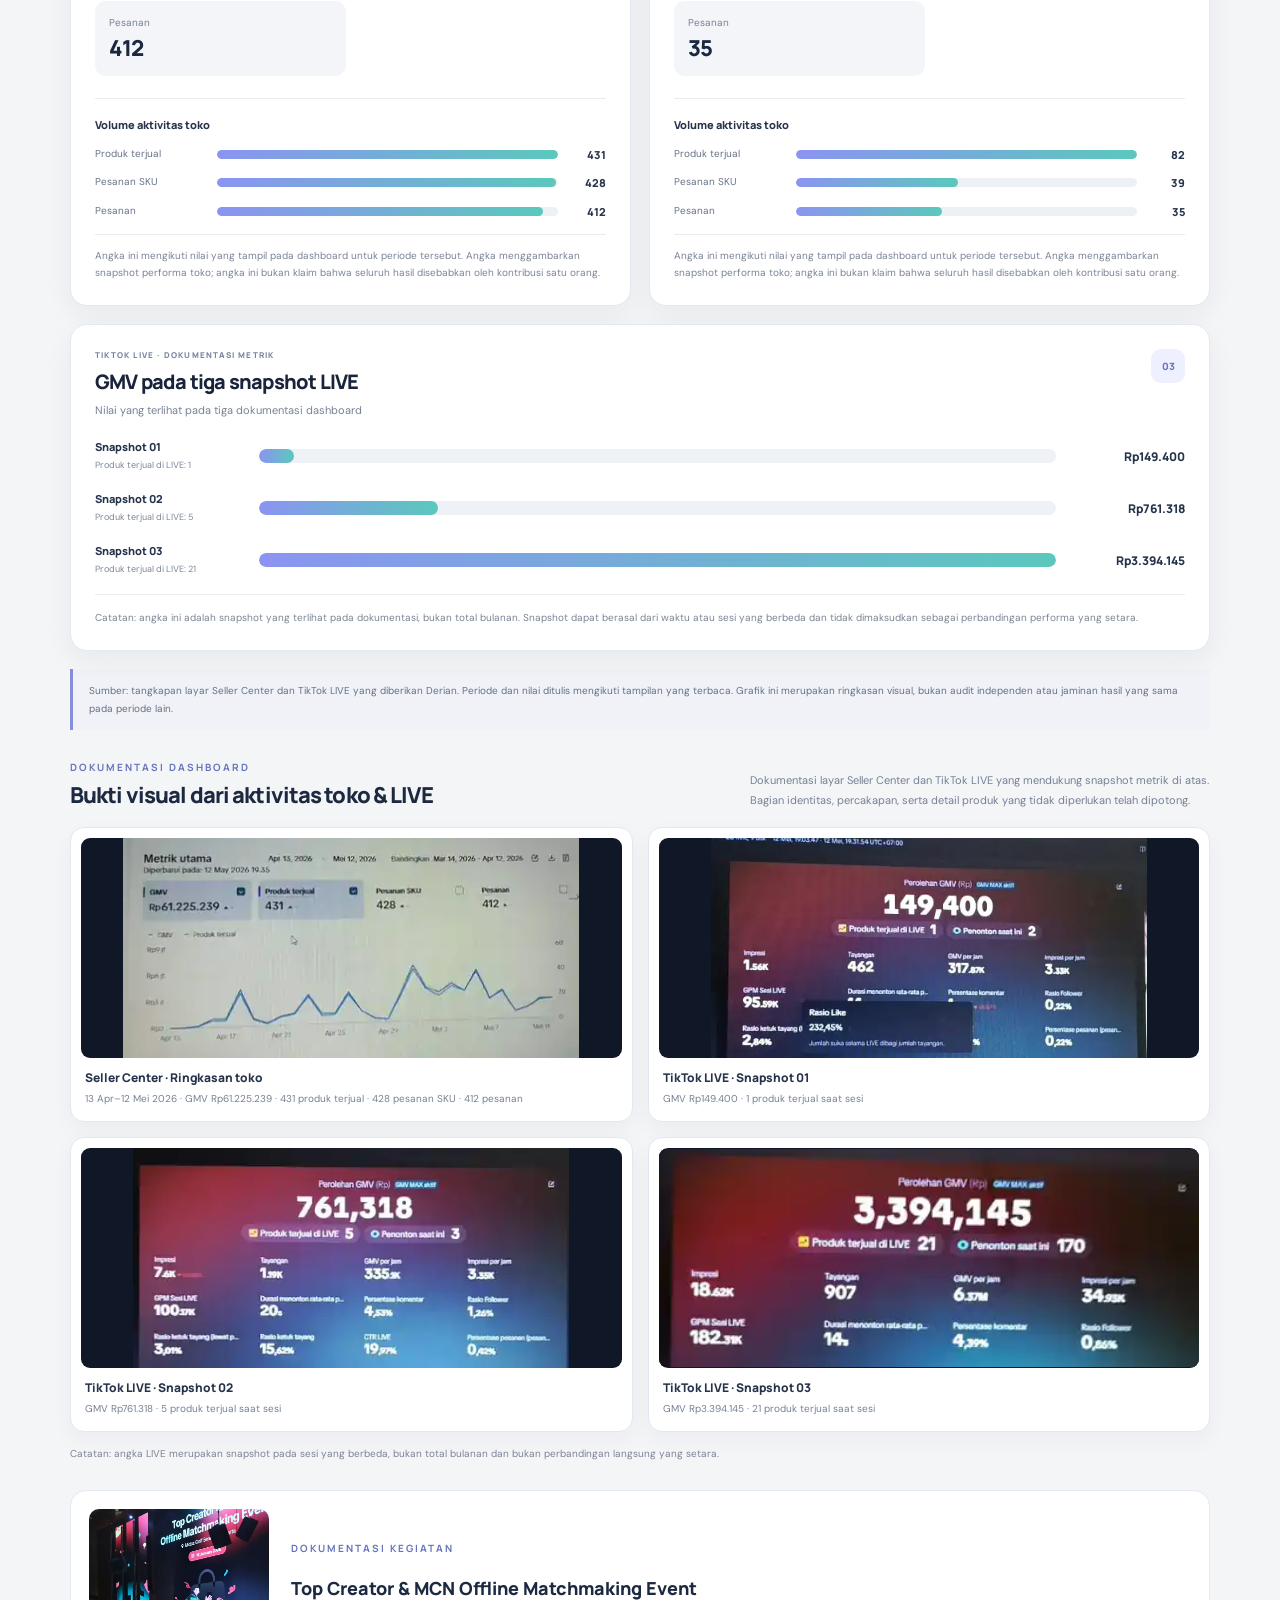
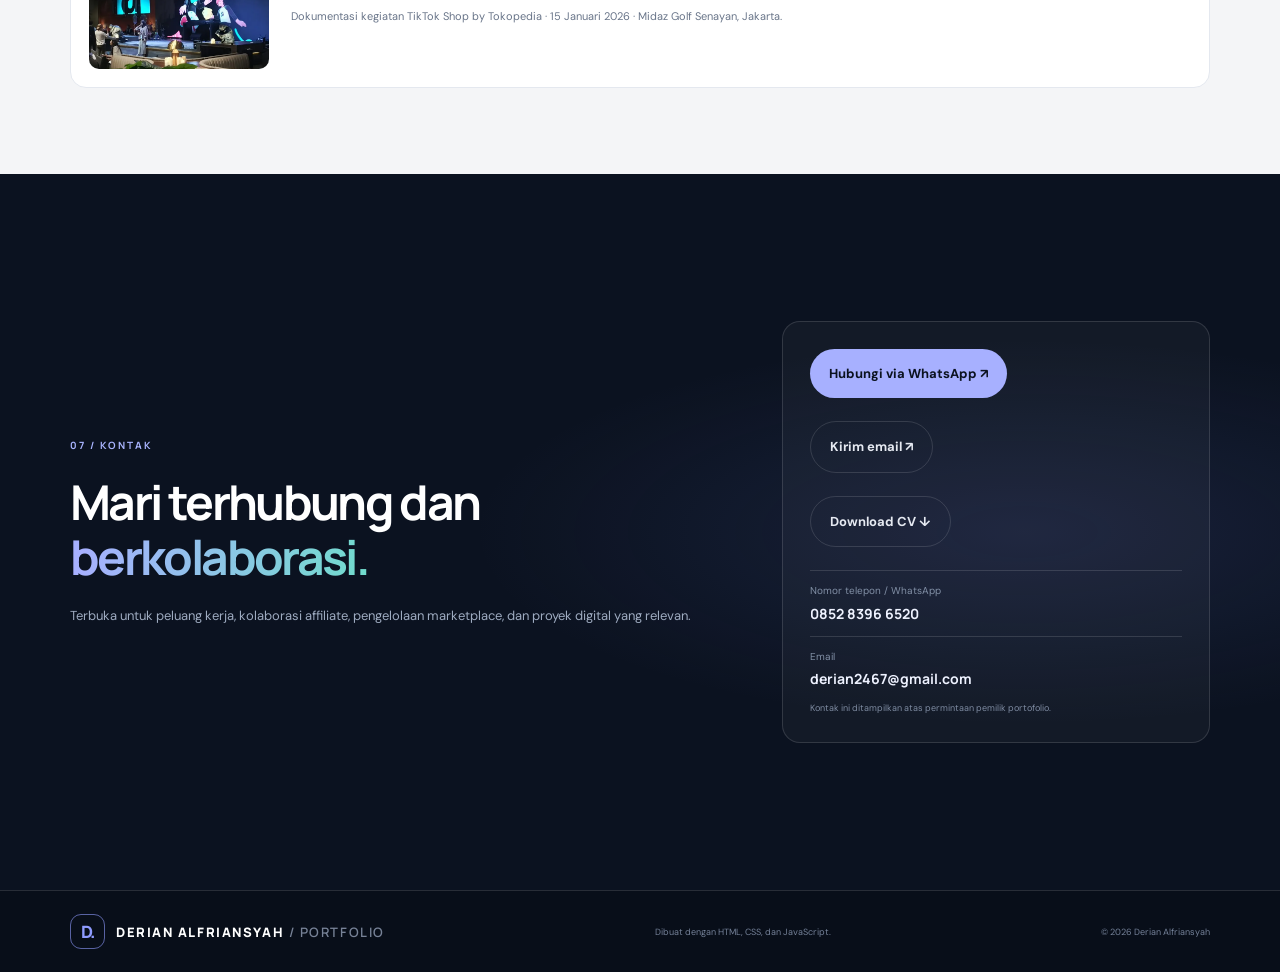
==== commit 2e82e4a5: "Tambah 2 sertifikat pendampingan UICI - Digital Toolkit Essentials: Workspace & Zoom (9 Okt 2026) - " ====
--- a/index.html
+++ b/index.html
@@ -222,13 +222,13 @@
 <article class="timeline-item"><span class="timeline-point"></span><div class="timeline-meta" data-i18n="timeline3_meta">2026 · TIKTOK SHOP</div><h3 data-i18n="timeline3_title">A&amp;Y FashionStyle &amp; Korina Style</h3><p data-i18n="timeline3_desc">Membantu pengelolaan toko dan aktivitas e-commerce, termasuk pemantauan live dan analitik toko.</p><span class="timeline-hint" data-i18n="timeline3_hint">Store operations · Live commerce · Analytics</span></article>
 <article class="timeline-item"><span class="timeline-point"></span><div class="timeline-meta" data-i18n="timeline4_meta">2026 · TIKTOK SHOP</div><h3 data-i18n="timeline4_title">Pengelolaan Lima Toko</h3><p data-i18n="timeline4_desc">Benih Baik Group, Benih Fast Group, Petani Kota Store, Kelapa Gading 3, dan Kelapa Gading 2.</p><span class="timeline-hint" data-i18n="timeline4_hint">Marketplace operations · TikTok Ads · Product listing · Content</span></article>
 <article class="timeline-item"><span class="timeline-point"></span><div class="timeline-meta" data-i18n="timeline5_meta">2026 · PENGEMBANGAN PRODUK</div><h3 data-i18n="timeline5_title">KasirKu</h3><p data-i18n="timeline5_desc">Mengembangkan sistem kasir web untuk HP dan laptop dengan integrasi pencatatan data ke Google Sheets dan dukungan pencatatan pembayaran.</p><span class="timeline-hint" data-i18n="timeline5_hint">Web workflow · Google Sheets · Payment recording</span></article>
-<article class="timeline-item"><span class="timeline-point"></span><div class="timeline-meta" data-i18n="timeline6_meta">PENDIDIKAN</div><h3 data-i18n="timeline6_title">Universitas Insan Cita Indonesia</h3><p data-i18n="timeline6_desc">Mahasiswa UICI Batch 11, Program Studi Bisnis Digital.</p><span class="timeline-hint" data-i18n="timeline6_hint">Pendidikan tinggi · 5 sertifikat kursus &amp; kegiatan</span></article>
+<article class="timeline-item"><span class="timeline-point"></span><div class="timeline-meta" data-i18n="timeline6_meta">PENDIDIKAN</div><h3 data-i18n="timeline6_title">Universitas Insan Cita Indonesia</h3><p data-i18n="timeline6_desc">Mahasiswa UICI Batch 11, Program Studi Bisnis Digital.</p><span class="timeline-hint" data-i18n="timeline6_hint">Pendidikan tinggi · 7 sertifikat kursus &amp; kegiatan</span></article>
 </div>
 </div>
 </section>
 <section class="section section-light cert-section" id="certificates">
 <div class="container">
-<div class="section-heading"><div><p class="eyebrow eyebrow-dark" data-i18n="certs_eyebrow">05 / SERTIFIKAT &amp; PEMBELAJARAN</p><h2 data-i18n-html="certs_title">Belajar terus, <span class="text-accent">di luar pekerjaan.</span></h2></div><p class="heading-side heading-side-light" data-i18n="certs_intro">Kursus, seminar, dan kegiatan yang saya ikuti untuk memperkuat pemahaman digital marketing, branding, dan komunikasi.</p></div>
+<div class="section-heading"><div><p class="eyebrow eyebrow-dark" data-i18n="certs_eyebrow">05 / SERTIFIKAT &amp; PEMBELAJARAN</p><h2 data-i18n-html="certs_title">Belajar terus, <span class="text-accent">di luar pekerjaan.</span></h2></div><p class="heading-side heading-side-light" data-i18n="certs_intro">Kursus, seminar, pendampingan kampus, dan kegiatan yang saya ikuti untuk memperkuat pemahaman digital marketing, branding, dan komunikasi.</p></div>
 <div class="cert-grid">
   <figure class="cert-card">
     <a href="assets/certificates/uici-data-driven-digital-marketing.webp" target="_blank" rel="noopener noreferrer"><img loading="lazy" src="assets/certificates/uici-data-driven-digital-marketing.webp" alt="Sertifikat peserta Public Lecture Data Driven Digital Marketing dari Universitas Insan Cita Indonesia" data-alt-id="Sertifikat peserta Public Lecture Data Driven Digital Marketing dari Universitas Insan Cita Indonesia" data-alt-en="Participant certificate for the Data Driven Digital Marketing public lecture by Universitas Insan Cita Indonesia" width="1400" height="990"/></a>
@@ -249,6 +249,14 @@
   <figure class="cert-card">
     <a href="assets/certificates/youth-empowerment-festival-2026.webp" target="_blank" rel="noopener noreferrer"><img loading="lazy" src="assets/certificates/youth-empowerment-festival-2026.webp" alt="Sertifikat peserta Youth Empowerment Festival 2026 dari Youth Ranger Indonesia" data-alt-id="Sertifikat peserta Youth Empowerment Festival 2026 dari Youth Ranger Indonesia" data-alt-en="Participant certificate for Youth Empowerment Festival 2026 by Youth Ranger Indonesia" width="1400" height="990"/></a>
     <figcaption><span class="cert-type" data-i18n="cert5_type">EVENT</span><span class="cert-org">Youth Ranger Indonesia</span><strong data-i18n="cert5_title">Youth Empowerment Festival 2026</strong><small data-i18n="cert5_meta">1 November 2026 · Menara Syariah, PIK II · Peserta</small></figcaption>
+  </figure>
+  <figure class="cert-card">
+    <a href="assets/certificates/uici-digital-toolkit-essentials.webp" target="_blank" rel="noopener noreferrer"><img loading="lazy" src="assets/certificates/uici-digital-toolkit-essentials.webp" alt="Sertifikat partisipasi sesi mentoring Digital Toolkit Essentials: Transforming Work Methods with Workspace and Zoom" data-alt-id="Sertifikat partisipasi sesi mentoring Digital Toolkit Essentials: Transforming Work Methods with Workspace and Zoom" data-alt-en="Participation certificate for the Digital Toolkit Essentials mentoring session: Transforming Work Methods with Workspace and Zoom" width="1400" height="788"/></a>
+    <figcaption><span class="cert-type" data-i18n="cert6_type">PENDAMPINGAN</span><span class="cert-org">UICI · Student Union</span><strong data-i18n="cert6_title">Digital Toolkit Essentials: Workspace &amp; Zoom</strong><small data-i18n="cert6_meta">9 Oktober 2026 · Mentoring sesi 1 · Peserta</small></figcaption>
+  </figure>
+  <figure class="cert-card">
+    <a href="assets/certificates/uici-academic-studygram.webp" target="_blank" rel="noopener noreferrer"><img loading="lazy" src="assets/certificates/uici-academic-studygram.webp" alt="Sertifikat partisipasi kegiatan pendampingan Academic and Studygram yang diselenggarakan oleh 3 Student Union UICI" data-alt-id="Sertifikat partisipasi kegiatan pendampingan Academic and Studygram yang diselenggarakan oleh 3 Student Union UICI" data-alt-en="Participation certificate for the Academic and Studygram mentoring program organized by 3 UICI Student Unions" width="1400" height="788"/></a>
+    <figcaption><span class="cert-type" data-i18n="cert7_type">PENDAMPINGAN</span><span class="cert-org">UICI · 3 Student Union</span><strong data-i18n="cert7_title">Academic &amp; Studygram (Fresh, Clean &amp; Professional)</strong><small data-i18n="cert7_meta">16 Oktober 2026 · Pendampingan · Peserta</small></figcaption>
   </figure>
 </div>
 <p class="cert-note" data-i18n="certs_note">Klik sertifikat untuk melihat ukuran penuh. Sertifikat kursus dan kegiatan menunjukkan partisipasi atau penyelesaian materi, bukan sertifikasi profesi.</p>
